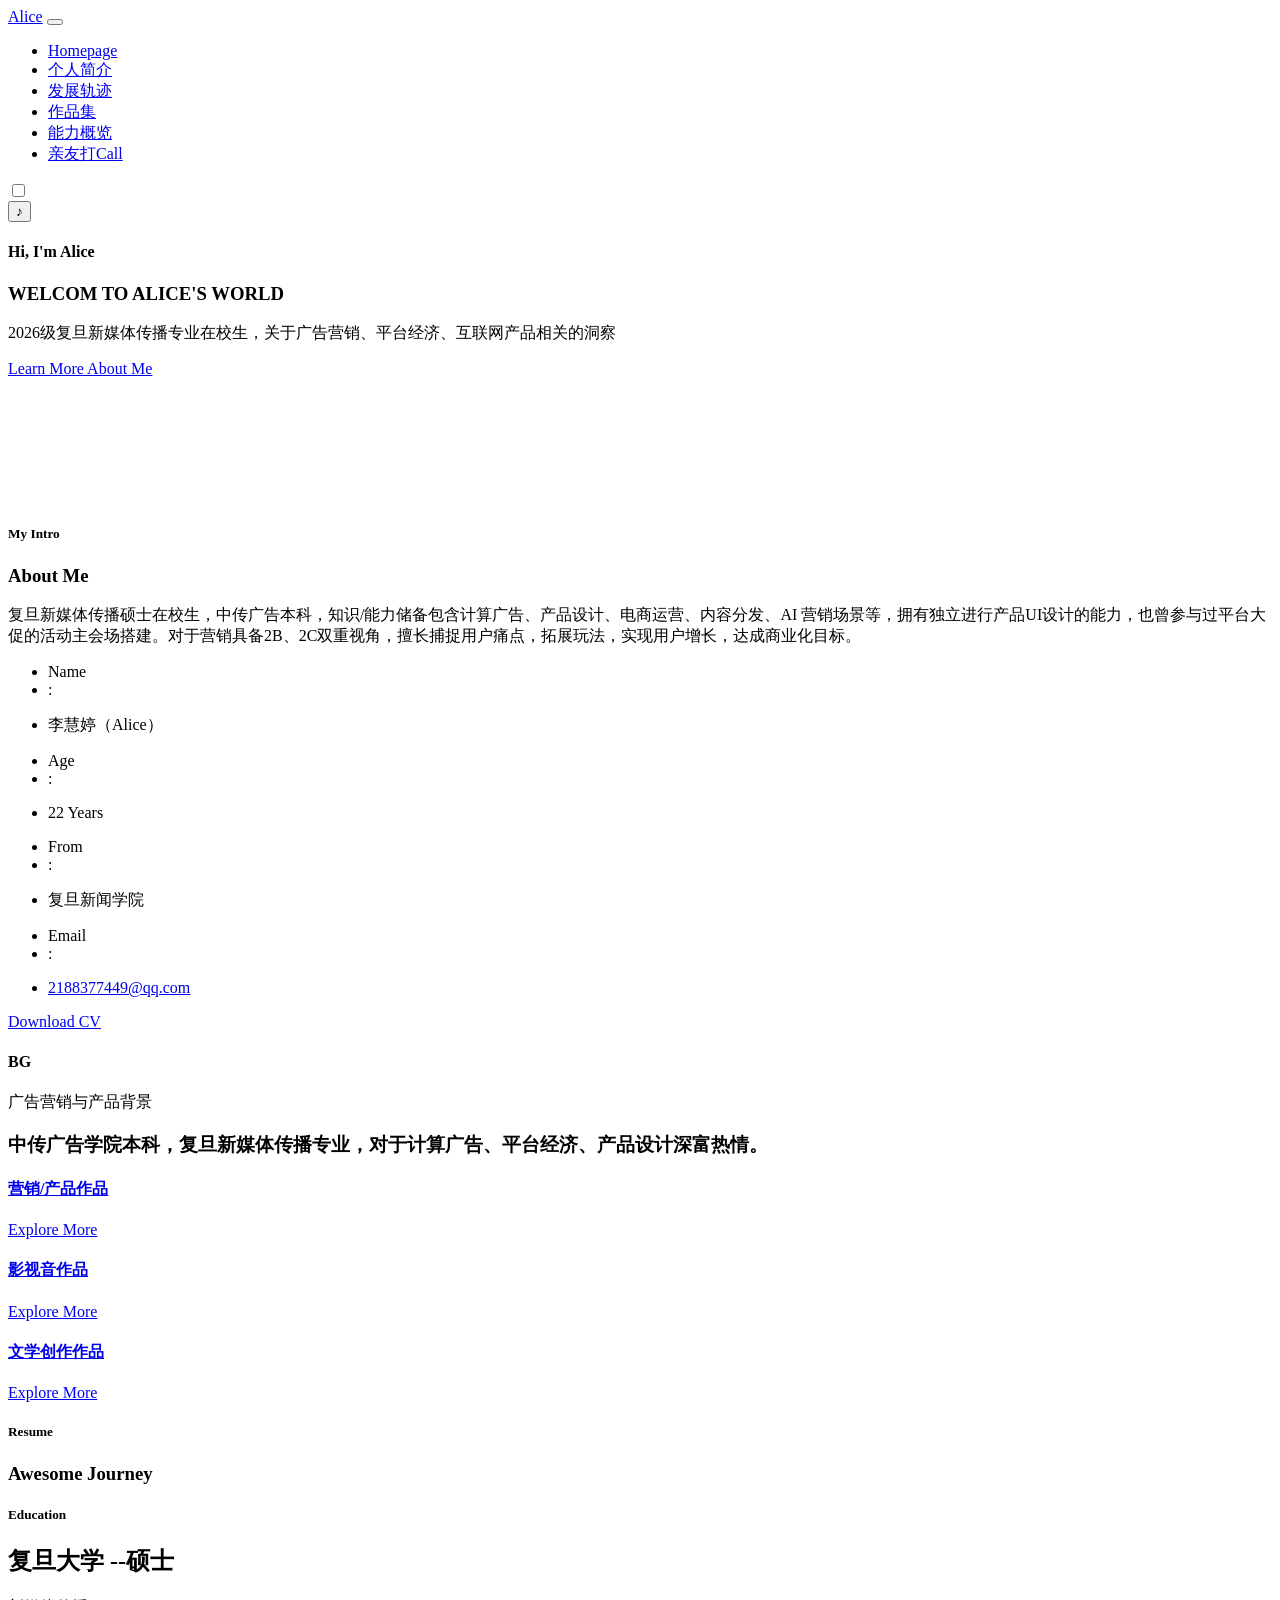
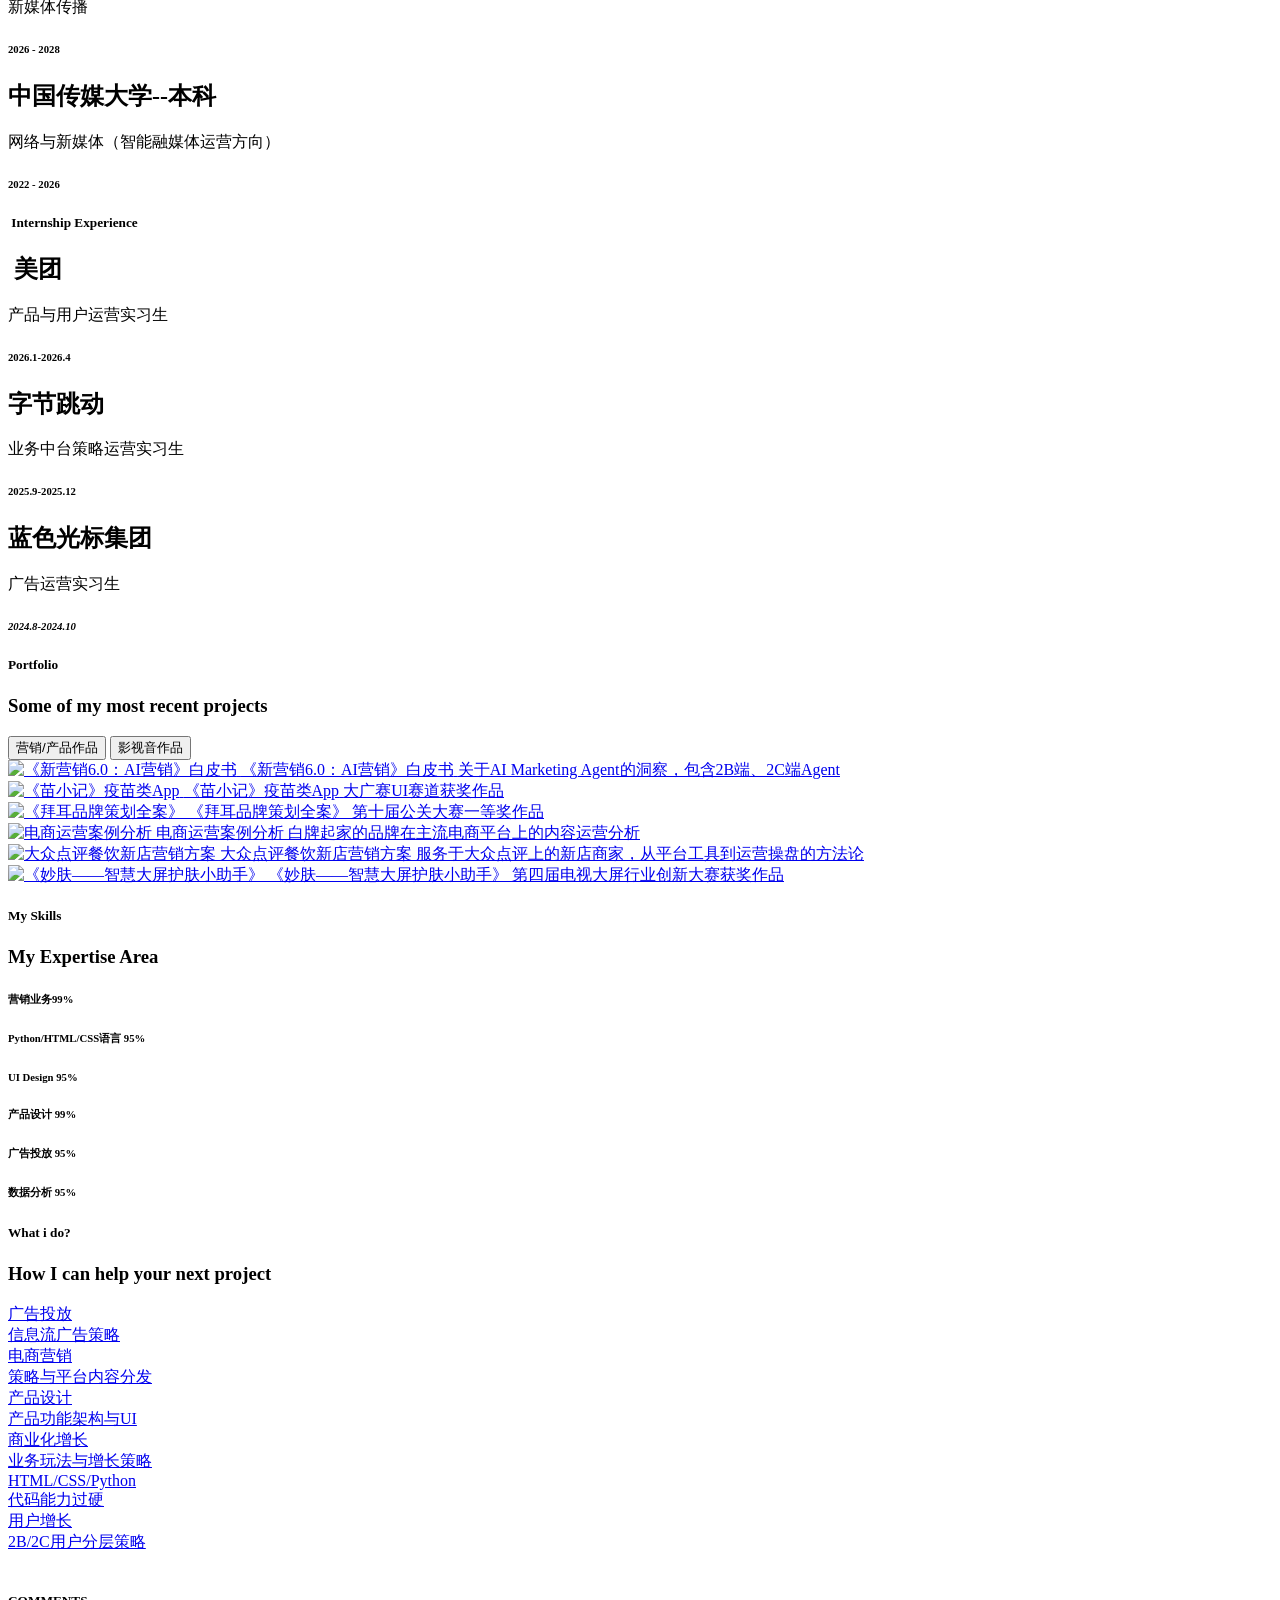
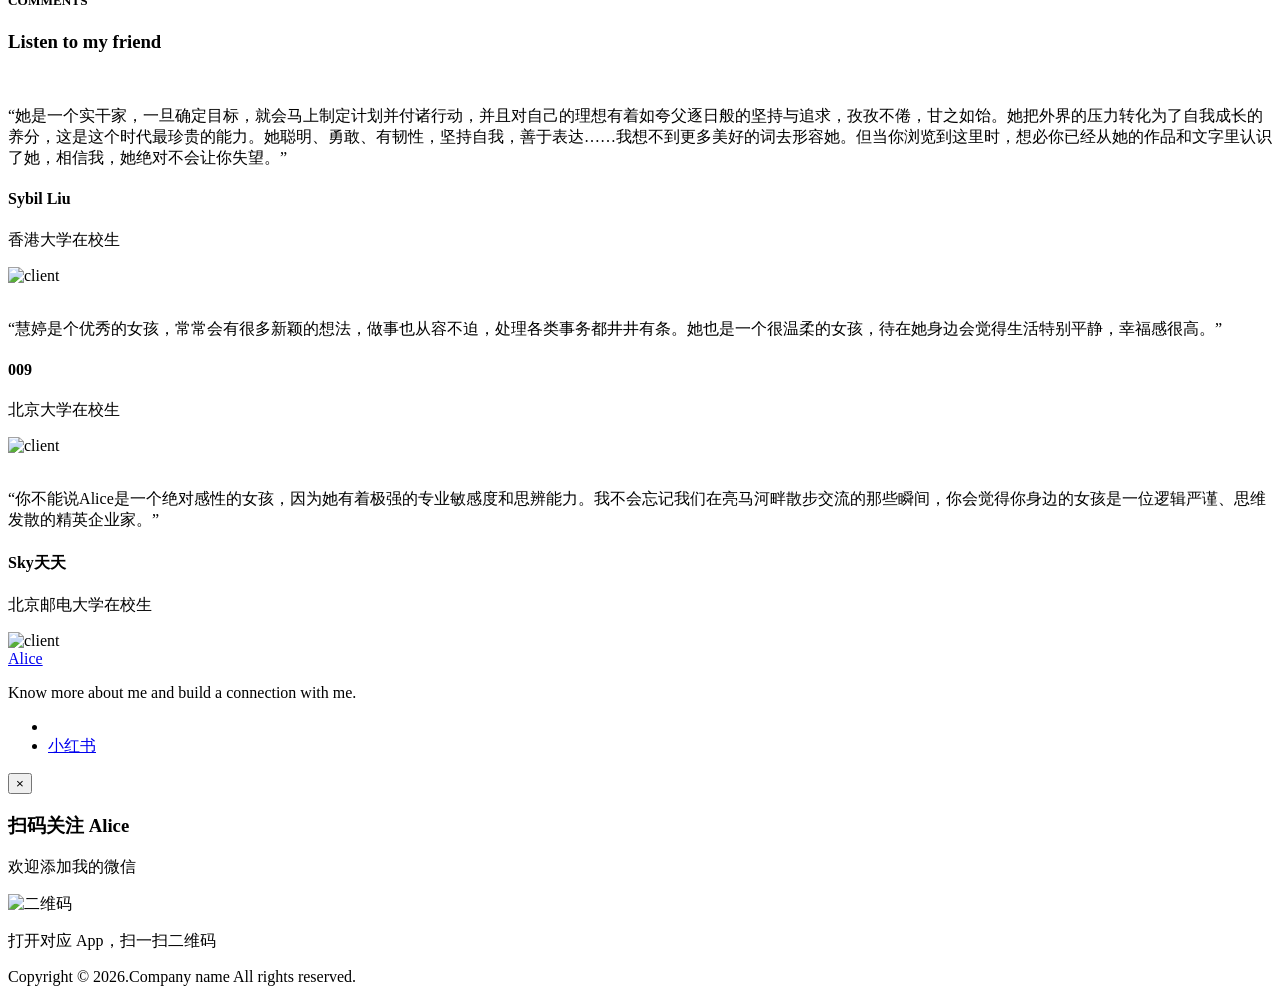
==== index.html @ f2c74503 "Add files via upload" ====
<!doctype html>
<html lang="en">

<head>
    <!-- Required meta tags -->
    <meta charset="utf-8">
    <meta name="viewport" content="width=device-width, initial-scale=1">
    <title>Home</title>
    <!-- google font -->
    <link href="assets/css/font.css" rel="stylesheet">
    <!-- Template CSS Style link -->
    <link rel="stylesheet" href="assets/css/style-starter.css">
	<style>
    #about,
    #resume,
    #My\ Skills,
    #Portfolio {
        scroll-margin-top: 80px;
    }
</style>
	<link rel="preconnect" href="https://fonts.googleapis.com">
<link rel="preconnect" href="https://fonts.gstatic.com" crossorigin>
<link href="https://fonts.googleapis.com/css2?family=Noto+Sans+SC:wght@400;700&display=swap" rel="stylesheet">
<script>
$(function () {
    $('.grids-feature .area-box').on('click', function () {
        $('.grids-feature .area-box').removeClass('active');
        $(this).addClass('active');
    });
});
</script>
	</head>

<body>
	<script>
    function setActiveTab(selectedTab) {
        document.querySelectorAll('.portfolio-tab').forEach(function(tab) {
            tab.classList.remove('active');
        });

        selectedTab.classList.add('active');
    }
</script>
	<script>
    function openQRCode(type) {
        const modal = document.getElementById('qrModal');
        const title = document.getElementById('qrTitle');
        const description = document.getElementById('qrDescription');
        const image = document.getElementById('qrImage');

        if (type === 'wechat') {
            title.textContent = '扫码添加微信';
            description.textContent = '欢迎添加';
            image.src = 'assets/images/wechat-qr.png';
            image.alt = '微信二维码';
        } else if (type === 'xiaohongshu') {
            title.textContent = '扫码关注小红书';
            description.textContent = '欢迎关注我的小红书';
            image.src = 'assets/images/xiaohongshu-qr.png';
            image.alt = '小红书二维码';
        }

        modal.classList.add('show');
    }

    function closeQRCode(event) {
        if (event && event.target.id !== 'qrModal') return;
        document.getElementById('qrModal').classList.remove('show');
    }

    document.addEventListener('keydown', function(event) {
        if (event.key === 'Escape') {
            document.getElementById('qrModal').classList.remove('show');
        }
    });
</script>
	
	<!-- 分类切换功能 -->
<script>
function showPortfolio(type, selectedButton) {
    const marketingGallery = document.getElementById('marketingGallery');
    const videoGallery = document.getElementById('videoGallery');
    const tabs = document.querySelectorAll('#Portfolio .portfolio-tab');

    if (type === 'marketing') {
        marketingGallery.style.display = '';
        videoGallery.style.display = 'none';
    } else {
        marketingGallery.style.display = 'none';
        videoGallery.style.display = '';
    }

    tabs.forEach(function(tab) {
        tab.classList.remove('active');
    });

    selectedButton.classList.add('active');
}
</script>
	
	<script>

		function openMarketingPortfolio(event) {
    event.preventDefault();

    // 强制切换到“营销/产品作品”标签
    const marketingTab = document.getElementById('marketingTab');

    showPortfolio('marketing', marketingTab);

    // 再滚动到 Portfolio 区域
    document.getElementById('Portfolio').scrollIntoView({
        behavior: 'smooth',
        block: 'start'
    });
}
		function openVideoPortfolio(event) {
    event.preventDefault();

    // 强制打开“影视音作品”标签
    const videoTab = document.getElementById('videoTab');

    showPortfolio('video', videoTab);

    // 滚动到 Portfolio
    document.getElementById('Portfolio').scrollIntoView({
        behavior: 'smooth',
        block: 'start'
    });
}
</script>
<!-- background music -->
<audio id="backgroundMusic" src="assets/music.mp3" loop></audio>

<script>
document.addEventListener("DOMContentLoaded", function () {
    const music = document.getElementById("backgroundMusic");
    const button = document.getElementById("musicToggle");
    const icon = document.getElementById("musicIcon");

    music.volume = 0.35;

    button.addEventListener("click", function () {
        if (music.paused) {
            music.play();
            icon.textContent = "♪";
        } else {
            music.pause();
            icon.textContent = "Ⅱ";
        }
    });

    music.play().catch(function () {
        // 浏览器阻止自动播放时，等待用户点击音乐按钮
    });
});
</script>
<!-- //background music -->
	
    <!-- header -->
    <header id="site-header" class="fixed-top">
        <div class="container">
            <nav class="navbar navbar-expand-lg navbar-light">
                <a class="navbar-brand" href="index.html">
					Alice</a>
                <button class="navbar-toggler collapsed" type="button" data-bs-toggle="collapse"
                    data-bs-target="#navbarScroll" aria-controls="navbarScroll" aria-expanded="false"
                    aria-label="Toggle navigation">
                    <span class="navbar-toggler-icon fa icon-expand fa-bars"></span>
                    <span class="navbar-toggler-icon fa icon-close fa-times"></span>
                </button>
                <div class="collapse navbar-collapse" id="navbarScroll">
                    <ul class="navbar-nav mx-auto my-2 my-lg-0 navbar-nav-scroll">
                        <li class="nav-item">
                            <a class="nav-link" href="index.html">Homepage</a>
                        </li>
                        <li class="nav-item">
							<a class="nav-link" href="#about">个人简介</a>
                        </li>
                        <li class="nav-item">
                            <a class="nav-link" href="#resume">发展轨迹<br>
                            </a>
                        </li>
						<li class="nav-item">
                            <a class="nav-link" href="#Portfolio">作品集<br>
                            </a>
                        </li>
                        <li class="nav-item">
                            <a class="nav-link" href="#my-skills">能力概览
                            </a>
                        </li>
						
						<li class="nav-item">
    <a class="nav-link" href="#testimonials">亲友打Call</a>
</li>
						
                    </ul>
                   
                </div>
                <!-- toggle switch for light and dark theme -->
                <div class="cont-ser-position">
                    <nav class="navigation">
                        <div class="theme-switch-wrapper">
                            <label class="theme-switch" for="checkbox">
                                <input type="checkbox" id="checkbox">
                                <div class="mode-container">
                                    <i class="gg-sun"></i>
                                    <i class="gg-moon"></i>
									
                                </div>
								
                            </label>
                        </div>
                    </nav>
                </div>
                <!-- //toggle switch for light and dark theme -->
				
				  <!-- 背景音乐 -->
				<button id="musicToggle" class="music-toggle" aria-label="音乐开关">
    <span id="musicIcon">♪</span>
</button>
        
            </nav>
        </div>
    </header>
    <!-- //header -->

    <!-- banner section -->
    <section class="w3l-banner py-5" id="home">
        <div class="container py-md-5 py-4">
            <div class="row align-items-center pt-4">
                <div class="col-md-6 banner-left pe-xl-5">
					<h4>Hi, I'm Alice</h4>
                    <h3 class="mb-3 mt-1">WELCOM TO ALICE'S WORLD</h3>
                    <p class="banner-sub me-md-5">2026级复旦新媒体传播专业在校生，关于广告营销、平台经济、互联网产品相关的洞察
                    </p>
                    <div class="d-flex align-items-center buttons-banner mt-sm-5 mt-4">
                        <a href="#about" class="btn btn-style me-2">Learn More About Me</a>
                    </div>
                </div>
                <div class="col-md-6">
                </div>
            </div>
        </div>
        <!-- animations icons -->
        <div class="icon-effects-w3-1 text-right">
            <img src="assets/images/icon2.png" alt="" class="img-fluid">
        </div>
        <div class="icon-effects-w3-2 text-right">
            <img src="assets/images/icon3.png" alt="" class="img-fluid">
        </div>
        <div class="icon-effects-w3-3 text-right">
            <img src="assets/images/icon1.png" alt="" class="img-fluid">
        </div>
        <div class="icon-effects-w3-4 text-right">
            <img src="assets/images/icon6.png" alt="" class="img-fluid">
        </div>
        <!-- //animations icons -->
    </section>
    <!-- //banner section -->

    <!-- logo partners -->
    <section class="w3l-clients pt-5 pb-4" id="clients">
    <div class="container">
        <div class="company-logos text-center">
            <div class="row mx-auto justify-content-center">

                <div class="col-md-3 col-sm-4 col-6">
                    <img src="assets/images/logo2.png" alt="" class="img-fluid">
                </div>

                <div class="col-md-3 col-sm-4 col-6">
                    <img src="assets/images/logo3.png" alt="" class="img-fluid">
                </div>

            </div>
        </div>
    </div>
</section>
    <!-- //logo partners -->


    <!-- about section -->
    <section class="w3l-aboutblock1 pt-lg-5 pt-2 pb-5" id="about">
        <div class="container pt-2 pb-4">
            <div class="row align-items-center">
                <div class="col-lg-4">
                    <div class="position-relative">
                        <img src="assets/images/about.jpg" alt="" class="radius-image img-fluid">
                    </div>
                </div>
                <div class="col-lg-8 ps-lg-5 mt-lg-0 mt-5">
                    <h5 class="title-small mb-1">My Intro</h5>
                    <h3 class="title-style">About Me</h3>
                    <p class="mt-3">复旦新媒体传播硕士在校生，中传广告本科，知识/能力储备包含计算广告、产品设计、电商运营、内容分发、AI 营销场景等，拥有独立进行产品UI设计的能力，也曾参与过平台大促的活动主会场搭建。对于营销具备2B、2C双重视角，擅长捕捉用户痛点，拓展玩法，实现用户增长，达成商业化目标。</p>
                    <div class="my-info mt-md-5 mt-4">
                        <ul class="single-info">
                            <li class="name-style">Name</li>
                            <li>:</li>
                            <li>
                                <p>李慧婷（Alice）</p>
                            </li>
                        </ul>
                        <ul class="single-info">
                          <li class="name-style">Age</li>
                            <li>:</li>
                            <li>
                                <p>22 Years</p>
                            </li>
                        </ul>
                        <ul class="single-info">
                            <li class="name-style">From</li>
                            <li>:</li>
                            <li>
                                <p>复旦新闻学院&nbsp;</p>
                            </li>
                        </ul>
                        <ul class="single-info">
                          <li class="name-style">Email</li>
                            <li>:</li>
                            <li>
                                <p><a href="mailto:maryateer@mail.com">2188377449@qq.com</a></p>
                            </li>
                        </ul>
                    </div>
                    <a href="assets/Alice_CV.pdf"
   class="btn btn-style mt-5"
   download>Download CV</a>
                </div>
            </div>
        </div>
    </section>
    <!-- //about section -->

	    <!-- grids section -->
    <section class="w3l-bottom-grids-6 pt-sm-5 pb-5" id="features">
        <div class="container pt-lg-1">
            <div class="grids-area-hny main-cont-wthree-fea row">
                <div class="col-md-3 col-sm-4 ps-xl-5">
                    <h4 class="ab-exper-count mb-sm-4 ps-lg-4">BG</h4>
                    <p class="ab-content ps-lg-4">广告营销与产品背景</p>
                </div>
                <div class="col-xl-8 col-md-9 col-sm-8 offset-xl-1 ps-xl-0 pe-xl-5 mt-sm-0 mt-4">
                    <h3 class="title-style mb-sm-5 mb-4">中传广告学院本科，复旦新媒体传播专业，对于计算广告、平台经济、产品设计深富热情。&nbsp;</h3>
                    <div class="row">
                        <div class="col-lg-4 col-md-6 grids-feature">
    <div class="area-box">
        <div class="icon-style">
            <i class="fas fa-lightbulb"></i>
        </div>

        <h4>
            <a href="#Portfolio"
               class="title-head"
               onclick="openMarketingPortfolio(event)">
                营销/产品作品
            </a>
        </h4>

        <a href="#Portfolio"
           class="btn more p-0"
           onclick="openMarketingPortfolio(event)">
            Explore More
            <i class="fas fa-long-arrow-alt-right ms-1"></i>
        </a>
    </div>
</div>
                       <div class="col-lg-4 col-md-6 grids-feature mt-md-0 mt-4">
    <div class="area-box">
        <div class="icon-style">
            <i class="fas fa-film"></i>
        </div>

        <h4>
            <a href="#Portfolio"
               class="title-head"
               onclick="openVideoPortfolio(event)">
                影视音作品
            </a>
        </h4>

        <a href="#Portfolio"
           class="btn more p-0"
           onclick="openVideoPortfolio(event)">
            Explore More
            <i class="fas fa-long-arrow-alt-right ms-1"></i>
        </a>
    </div>
</div>
                        <div class="col-lg-4 col-md-6 grids-feature mt-lg-0 mt-4">
                            <div class="area-box">
                                <div class="icon-style">
                                    <i class="fas fa-layer-group"></i>
                                </div>
                                <h4><a href="ShortStories.html" class="title-head">文学创作作品</a></h4>
                                <a href="ShortStories.html" class="btn more p-0">Explore More<i
                                        class="fas fa-long-arrow-alt-right ms-1"></i></a>
                            </div>
                        </div>
                    </div>
                </div>
            </div>
        </div>
    </section>
    <!-- //grids section -->
	
    <!-- qualification section -->
    <section class="w3l-timeline-1 py-5" id="resume">
        <div class="container py-lg-5 py-4">
            <div class="title-heading-w3 text-center mb-sm-5 mb-4">
                <h5 class="title-small">Resume</h5>
                <h3 class="title-style">Awesome Journey</h3>
            </div>
            <div class="row">
                <div class="col-lg-6">
                    <h5 class="sub-title-timeline"><i class="fas fa-graduation-cap"></i> Education</h5>
                    <div class="timeline">
                        <div class="column">
                            <div class="title">
                                <h2>复旦大学 --硕士</h2>
                            </div>
                            <div class="description">
                                <p>新媒体传播</p>
                                <h6><i class="fas fa-calendar-alt"></i> 2026 - 2028</h6>
                          </div>
                        </div>
                        <div class="column">
                            <div class="title">
                                <h2>中国传媒大学--本科</h2>
                            </div>
                            <div class="description">
                                <p>网络与新媒体（智能融媒体运营方向）</p>
                                <h6><i class="fas fa-calendar-alt"></i> 2022 - 2026</h6>
                          </div>
                        </div>
                       
                    </div>
                </div>

                <div class="col-lg-6 mt-lg-0 mt-4">
                    <h5 class="sub-title-timeline"><i class="fas fa-briefcase"></i> &nbsp;Internship Experience</h5>
                    <div class="timeline">
                        <div class="column">
                            <div class="title">
                                <h2>&nbsp;美团</h2>
                            </div>
                            <div class="description">
                                <p>产品与用户运营实习生</p>
                                <h6><i class="fas fa-calendar-alt"></i> 2026.1-2026.4</h6>
                          </div>
                      </div>
                        <div class="column">
                            <div class="title">
                                <h2>字节跳动</h2>
                            </div>
                            <div class="description">
                                <p>业务中台策略运营实习生</p>
                                <h6><i class="fas fa-calendar-alt"></i> 2025.9-2025.12</h6>
                          </div>
                        </div>
                        <div class="column">
                            <div class="title">
                                <h2>蓝色光标集团</h2>
                            </div>
                            <div class="description">
                                <p>广告运营实习生</p>
                                <h6><i class="fas fa-calendar-alt">2024.8-2024.10</i></h6>
                          </div>
                        </div>
                  </div>
              </div>
            </div>
        </div>
    </section>
    <!-- //qualification section -->
	
	<!-- projects section -->
<section class="w3l-gallery pb-5" id="Portfolio">
    <div class="container py-md-5 py-4">

        <!-- 标题 -->
        <div class="title-heading-w3 text-center portfolio-heading">
            <h5 class="title-small mb-1">Portfolio</h5>
            <h3 class="title-style">Some of my most recent projects<br></h3>
        </div>

        <!-- 分类导航 -->
        <div class="portfolio-tabs">
            <button type="button"
        id="marketingTab"
        class="portfolio-tab active"
        onclick="showPortfolio('marketing', this)">
    <span class="tab-icon">
        <i class="fas fa-lightbulb"></i>
    </span>
    <span class="tab-text">营销/产品作品</span>
</button>

<button type="button"
        id="videoTab"
        class="portfolio-tab"
        onclick="showPortfolio('video', this)">
    <span class="tab-icon">
        <i class="fas fa-film"></i>
    </span>
    <span class="tab-text">影视音作品</span>
</button>
        </div>

        <!-- ==================== -->
        <!-- 营销/产品作品 -->
        <!-- ==================== -->
        <div id="marketingGallery" class="row portfolio-gallery">

            <!-- 作品1 -->
            <div class="col-lg-4 col-md-6 item">
                <a href="assets/pdf/AI-Marketing-6.0.pdf"
                   target="_blank"
                   class="zoom d-block">

                    <img class="card-img-bottom d-block"
                         src="assets/images/g1.jpg"
                         alt="《新营销6.0：AI营销》白皮书">

                    <span class="overlay__hover"></span>

                    <span class="hover-content">
                        <span class="title">《新营销6.0：AI营销》白皮书</span>
                        <span class="content">关于AI Marketing Agent的洞察，包含2B端、2C端Agent</span>
                    </span>
                </a>
            </div>

            <!-- 作品2 -->
            <div class="col-lg-4 col-md-6 item mt-md-0 mt-4">
                <a href="assets/miaoxiaoji.pdf"
                   target="_blank"
                   class="zoom d-block">

                    <img class="card-img-bottom d-block"
                         src="assets/images/g2.jpg"
                         alt="《苗小记》疫苗类App">

                    <span class="overlay__hover"></span>

                    <span class="hover-content">
                        <span class="title">《苗小记》疫苗类App</span>
                        <span class="content">大广赛UI赛道获奖作品</span>
                    </span>
                </a>
            </div>

            <!-- 作品3 -->
            <div class="col-lg-4 col-md-6 item mt-lg-0 mt-4">
                <a href="assets/拜耳品牌全案.pdf"
                   target="_blank"
                   class="zoom d-block">

                    <img class="card-img-bottom d-block"
                         src="assets/images/g3.jpg"
                         alt="《拜耳品牌策划全案》">

                    <span class="overlay__hover"></span>

                    <span class="hover-content">
                        <span class="title">《拜耳品牌策划全案》</span>
                        <span class="content">第十届公关大赛一等奖作品</span>
                    </span>
                </a>
            </div>

            <!-- 作品4 -->
            <div class="col-lg-4 col-md-6 item mt-4 pt-lg-2">
                <a href="assets/电商案例.pdf"
                   target="_blank"
                   class="zoom d-block">

                    <img class="card-img-bottom d-block"
                         src="assets/images/g4.jpg"
                         alt="电商运营案例分析">

                    <span class="overlay__hover"></span>

                    <span class="hover-content">
                        <span class="title">电商运营案例分析</span>
                        <span class="content">白牌起家的品牌在主流电商平台上的内容运营分析</span>
                    </span>
                </a>
            </div>

            <!-- 作品5 -->
            <div class="col-lg-4 col-md-6 item mt-4 pt-lg-2">
                <a href="https://mp.weixin.qq.com/s/akU2EZYP6HfjE7wmBr6AKg"
                   target="_blank"
                   class="zoom d-block">

                    <img class="card-img-bottom d-block"
                         src="assets/images/g5.jpg"
                         alt="大众点评餐饮新店营销方案">

                    <span class="overlay__hover"></span>

                    <span class="hover-content">
                        <span class="title">大众点评餐饮新店营销方案</span>
                        <span class="content">服务于大众点评上的新店商家，从平台工具到运营操盘的方法论</span>
                    </span>
                </a>
            </div>

            <!-- 作品6 -->
            <div class="col-lg-4 col-md-6 item mt-4 pt-lg-2">
                <a href="assets/miaofu.pdf"
                   target="_blank"
                   class="zoom d-block">

                    <img class="card-img-bottom d-block"
                         src="assets/images/g6.jpg"
                         alt="《妙肤——智慧大屏护肤小助手》">

                    <span class="overlay__hover"></span>

                    <span class="hover-content">
                        <span class="title">《妙肤——智慧大屏护肤小助手》</span>
                        <span class="content">第四届电视大屏行业创新大赛获奖作品</span>
                    </span>
                </a>
            </div>

        </div>
        <!-- 营销/产品作品结束 -->


        <!-- ==================== -->
        <!-- 影视音作品 -->
        <!-- ==================== -->
        <div id="videoGallery"
             class="row portfolio-gallery"
             style="display: none;">

            <!-- 影视音作品1 -->
            <div class="col-lg-4 col-md-6 item">
                <a href="assets/images/video1.jpg"
                   target="_blank"
                   class="zoom d-block">
                    <img class="card-img-bottom d-block"
                         src="assets/images/video1.jpg"
                         alt="影视音作品1">
                </a>
            </div>

            <!-- 影视音作品2 -->
            <div class="col-lg-4 col-md-6 item mt-md-0 mt-4">
                <a href="assets/images/video2.jpg"
                   target="_blank"
                   class="zoom d-block">
                    <img class="card-img-bottom d-block"
                         src="assets/images/video2.jpg"
                         alt="影视音作品2">
                </a>
            </div>

            <!-- 影视音作品3 -->
           <div class="col-lg-4 col-md-6 item mt-lg-0 mt-4">
    <video class="card-img-bottom d-block"
           controls
           preload="metadata"
           >
        <source src="assets/images/1.mp4" type="video/mp4">
        您的浏览器不支持视频播放。
    </video>
</div>

            <!-- 影视音作品4 -->
            <div class="col-lg-4 col-md-6 item mt-4 pt-lg-2">
                <a href="assets/images/video4.jpg"
                   target="_blank"
                   class="zoom d-block">
                    <img class="card-img-bottom d-block"
                         src="assets/images/video4.jpg"
                         alt="影视音作品4">
                </a>
            </div>

            <!-- 影视音作品5 -->
            <div class="col-lg-4 col-md-6 item mt-4 pt-lg-2">
                <a href="assets/images/video5.jpg"
                   target="_blank"
                   class="zoom d-block">
                    <img class="card-img-bottom d-block"
                         src="assets/images/video5.jpg"
                         alt="影视音作品5">
                </a>
            </div>

            <!-- 影视音作品6 -->
            <div class="col-lg-4 col-md-6 item mt-4 pt-lg-2">
                <a href="assets/images/video6.jpg"
                   target="_blank"
                   class="zoom d-block">
                    <img class="card-img-bottom d-block"
                         src="assets/images/video6.jpg"
                         alt="影视音作品6">
                </a>
            </div>

        </div>
        <!-- 影视音作品结束 -->

    </div>
</section>
<!-- //projects section -->

    


    
	<!-- skills section -->
    <section class="w3l-progress py-5" id="my-skills">
        <div class="container py-md-5 py-4">
            <div class="title-heading-w3 text-center mb-sm-5 mb-4">
                <h5 class="title-small mb-1">My Skills</h5>
                <h3 class="title-style">My Expertise Area</h3>
            </div>
            <div class="row py-lg-4">
                <div class="col-lg-6 pe-lg-5">
                    <div class="progress-info info1">
                        <h6 class="progress-tittle">营销业务<span class="">99%</span></h6>
                        <div class="progress">
                            <div class="progress-bar progress-bar-striped gradient-1" role="progressbar"
                                style="width: 99%" aria-valuenow="100" aria-valuemin="0" aria-valuemax="100">
                            </div>
                        </div>
                    </div>
                    <div class="progress-info info2">
                        <h6 class="progress-tittle">Python/HTML/CSS语言 <span class="">95%</span>
                        </h6>
                        <div class="progress">
                            <div class="progress-bar progress-bar-striped gradient-2" role="progressbar"
                                style="width: 95%" aria-valuenow="95" aria-valuemin="0" aria-valuemax="100">
                            </div>
                        </div>
                    </div>
                    
                    <div class="progress-info info4 mb-0">
                        <h6 class="progress-tittle">UI Design <span class="">95%</span></h6>
                        <div class="progress">
                            <div class="progress-bar progress-bar-striped gradient-4" role="progressbar"
                                style="width: 95%" aria-valuenow="95" aria-valuemin="0" aria-valuemax="100">
                            </div>
                        </div>
                    </div>
                </div>
                <div class="col-lg-6 ps-lg-5 mt-lg-0 mt-5">
                    <div class="progress-info info1">
                      <h6 class="progress-tittle">产品设计 <span class="">99%</span></h6>
                        <div class="progress">
                          <div class="progress-bar progress-bar-striped gradient-1" role="progressbar"
                                style="width: 99%" aria-valuenow="99" aria-valuemin="0" aria-valuemax="100">
                            </div>
                        </div>
                    </div>
                    <div class="progress-info info2">
                        <h6 class="progress-tittle">广告投放 <span class="">95%</span>
                        </h6>
                        <div class="progress">
                            <div class="progress-bar progress-bar-striped gradient-2" role="progressbar"
                                style="width: 95%" aria-valuenow="95" aria-valuemin="0" aria-valuemax="100">
                          </div>
                      </div>
                  </div>
                    
                    <div class="progress-info info4 mb-0">
                        <h6 class="progress-tittle">数据分析 <span class="">95%</span></h6>
                        <div class="progress">
                            <div class="progress-bar progress-bar-striped gradient-4" role="progressbar"
                                style="width: 95%" aria-valuenow="95" aria-valuemin="0" aria-valuemax="100">
                          </div>
                      </div>
                  </div>
                </div>
            </div>
        </div>
    </section>
    <!-- //skills section -->

    <!-- home service section -->
    <section class="w3l-servicesblock1 py-5" id="services">
        <div class="container py-md-5 py-4">
            <div class="title-heading-w3 text-center mb-sm-5 mb-4">
                <h5 class="title-small mb-1">What i do?</h5>
                <h3 class="title-style">How I can help your next project</h3>
            </div>
            <div class="w3-services-grids py-lg-4">
                <div class="fea-gd-vv row">
    <div class="col-lg-4 col-md-6">
        <div class="feature-gd icon-yellow">
            <div class="icon">
                <i class="fas fa-laptop"></i>
            </div>
            <div class="icon-info">
                <a href="#url">广告投放<br>
                信息流广告策略</a>
            </div>
        </div>
    </div>

    <div class="col-lg-4 col-md-6 mt-md-0 mt-4">
        <div class="feature-gd icon-vilot">
            <div class="icon">
                <i class="fas fa-mobile-alt"></i>
            </div>
            <div class="icon-info">
                <a href="#url">电商营销<br>
                策略与平台内容分发</a>
            </div>
        </div>
    </div>

    <div class="col-lg-4 col-md-6 mt-lg-0 mt-md-5 mt-4">
        <div class="feature-gd icon-blue">
            <div class="icon">
                <i class="fab fa-android"></i>
            </div>
            <div class="icon-info">
                <a href="#url">产品设计<br>
                产品功能架构与UI</a>
            </div>
        </div>
    </div>

    <div class="col-lg-4 col-md-6 mt-md-5 mt-4">
        <div class="feature-gd icon-light-blue">
            <div class="icon">
                <i class="fas fa-code"></i>
            </div>
            <div class="icon-info">
                <a href="#url">商业化增长<br>
                业务玩法与增长策略</a>
            </div>
        </div>
    </div>

    <div class="col-lg-4 col-md-6 mt-md-5 mt-4">
        <div class="feature-gd icon-dark-green">
            <div class="icon">
                <i class="fas fa-link"></i>
            </div>
            <div class="icon-info">
                <a href="#url">HTML/CSS/Python<br>
                代码能力过硬</a>
            </div>
        </div>
    </div>

    <div class="col-lg-4 col-md-6 mt-md-5 mt-4">
        <div class="feature-gd icon-pink">
            <div class="icon">
                <i class="fas fa-code-branch"></i>
            </div>
            <div class="icon-info">
                <a href="#url">用户增长<br>
                2B/2C用户分层策略</a>
            </div>
        </div>
    </div>
</div>
            </div>
    </section>
    <!-- //home service section -->

    <!-- testimonials section -->
    <section class="w3l-testimonials py-5" id="testimonials">
        <div class="container py-md-5 py-4"><br>
			<div class="title-heading-w3 text-center mb-sm-5 mb-4">
    <h5 class="title-small mb-1">COMMENTS</h5>
    <h3 class="title-style">Listen to my friend</h3>
</div>
            <div class="row">
                <div class="col-md-10 mx-auto">
                    <div class="owl-two owl-carousel owl-theme">
                        <div class="item">
                            <div class="slider-info mt-lg-4 mt-3">
								
                                <div class="message">
                                    <img src="assets/images/quote.png" alt="" class="img-fluid mb-2" />
                                    <p><q>她是一个实干家，一旦确定目标，就会马上制定计划并付诸行动，并且对自己的理想有着如夸父逐日般的坚持与追求，孜孜不倦，甘之如饴。她把外界的压力转化为了自我成长的养分，这是这个时代最珍贵的能力。她聪明、勇敢、有韧性，坚持自我，善于表达……我想不到更多美好的词去形容她。但当你浏览到这里时，想必你已经从她的作品和文字里认识了她，相信我，她绝对不会让你失望。</q></p>
                                    <div class="name mt-4 mb-4">
                                        <h4>Sybil Liu</h4>
                                        <p>香港大学在校生</p>
                                    </div>
                                </div>
                                <div class="img-circle">
                                    <img src="assets/images/c1.jpg" class="img-fluid radius-image" alt="client">
                                </div>
                            </div>
                        </div>
                        <div class="item">
                            <div class="slider-info mt-lg-4 mt-3">
                                <div class="message">
                                    <img src="assets/images/quote.png" alt="" class="img-fluid mb-2" />
                                    <p><q>慧婷是个优秀的女孩，常常会有很多新颖的想法，做事也从容不迫，处理各类事务都井井有条。她也是一个很温柔的女孩，待在她身边会觉得生活特别平静，幸福感很高。</q></p>
                                    <div class="name mt-4 mb-4">
                                        <h4>009</h4>
                                        <p>北京大学在校生</p>
                                    </div>
                                </div>
                                <div class="img-circle">
                                    <img src="assets/images/c2.jpg" class="img-fluid radius-image" alt="client">
                                </div>
                            </div>
                        </div>
                        <div class="item">
                            <div class="slider-info mt-lg-4 mt-3">
                                <div class="message">
                                    <img src="assets/images/quote.png" alt="" class="img-fluid mb-2" />
                                    <p><q>你不能说Alice是一个绝对感性的女孩，因为她有着极强的专业敏感度和思辨能力。我不会忘记我们在亮马河畔散步交流的那些瞬间，你会觉得你身边的女孩是一位逻辑严谨、思维发散的精英企业家。</q></p>
                                    <div class="name mt-4 mb-4">
                                        <h4>Sky天天</h4>
                                        <p>北京邮电大学在校生</p>
                                    </div>
                                </div>
                                <div class="img-circle">
                                    <img src="assets/images/c3.jpg" class="img-fluid radius-image" alt="client">
                                </div>
                            </div>
                        </div>
                        
                    </div>
                </div>
            </div>
        </div>
    </section>
    <!-- //testimonials section -->

    <!-- footer -->
    <footer class="footer-w3ls text-center py-5">
        <div class="container pt-4">
            <div class="mx-auto" style="max-width:600px;">
                <a href="index.html" class="footer-logo py-1">Alice</a>
                <p class="mt-4 text-white">Know more about me and build a connection with me.&nbsp;</p>
                <div class="social-icons-main mt-4 pb-3">
                    <ul class="social-icons3">
    <!-- 微信 -->
    <li>
        <a href="javascript:void(0)" onclick="openQRCode('wechat')"
           aria-label="微信二维码">
            <i class="fab fa-weixin"></i>
        </a>
    </li>

    <!-- 小红书 -->
    <li>
        <a href="javascript:void(0)" onclick="openQRCode('xiaohongshu')"
           class="xiaohongshu-icon" aria-label="小红书二维码">
            <span>小红书</span>
        </a>
    </li>
</ul>

<!-- 二维码弹窗 -->
<div id="qrModal" class="qr-modal" onclick="closeQRCode(event)">
    <div class="qr-card" role="dialog" aria-modal="true"
         aria-labelledby="qrTitle" onclick="event.stopPropagation()">

        <button class="qr-close" onclick="closeQRCode()" aria-label="关闭">
            &times;
        </button>

        <h3 id="qrTitle">扫码关注 Alice</h3>
        <p id="qrDescription">欢迎添加我的微信</p>

        <div class="qr-image-box">
            <img id="qrImage" src="" alt="二维码">
        </div>

        <p class="qr-tip">打开对应 App，扫一扫二维码</p>
    </div>
</div>
                </div>
            </div>
            <!-- copyright -->
            <p class="copy-right-w3 text-white mt-5 pt-4">Copyright &copy; 2026.Company name All rights reserved.</p>
        </div>
    </footer>
    <!-- //footer -->

    <!-- Js scripts -->
    <!-- move top -->
    <button onclick="topFunction()" id="movetop" title="Go to top">
        <span class="fas fa-level-up-alt" aria-hidden="true"></span>
    </button>
    <script>
        // When the user scrolls down 20px from the top of the document, show the button
        window.onscroll = function () {
            scrollFunction()
        };

        function scrollFunction() {
            if (document.body.scrollTop > 20 || document.documentElement.scrollTop > 20) {
                document.getElementById("movetop").style.display = "block";
            } else {
                document.getElementById("movetop").style.display = "none";
            }
        }

        // When the user clicks on the button, scroll to the top of the document
        function topFunction() {
            document.body.scrollTop = 0;
            document.documentElement.scrollTop = 0;
        }
    </script>
    <!-- //move top -->

    <!-- common jquery plugin -->
    <script src="assets/js/jquery-3.3.1.min.js"></script>
    <!-- //common jquery plugin -->

    <!-- libhtbox -->
    <script src="assets/js/lightbox-plus-jquery.min.js"></script>
    <!-- libhtbox -->

    <!-- testimonials owlcarousel -->
    <script src="assets/js/owl.carousel.js"></script>
    <script>
        $(document).ready(function () {
            $('.owl-two').owlCarousel({
                loop: true,
                margin: 30,
                nav: false,
                responsiveClass: true,
                autoplay: true,
                autoplayTimeout: 5000,
                autoplaySpeed: 1000,
                autoplayHoverPause: false,
                responsive: {
                    0: {
                        items: 1,
                        nav: false
                    },
                    480: {
                        items: 1,
                        nav: false
                    },
                    667: {
                        items: 1,
                        nav: false
                    },
                    1000: {
                        items: 1,
                        nav: false
                    }
                }
            })
        })
    </script>
    <!-- //script for Testimonials-->

    <!-- theme switch js (light and dark)-->
    <script src="assets/js/theme-change.js"></script>
    <!-- //theme switch js (light and dark)-->

    <!-- MENU-JS -->
    <script>
        $(window).on("scroll", function () {
            var scroll = $(window).scrollTop();

            if (scroll >= 80) {
                $("#site-header").addClass("nav-fixed");
            } else {
                $("#site-header").removeClass("nav-fixed");
            }
        });

        //Main navigation Active Class Add Remove
        $(".navbar-toggler").on("click", function () {
            $("header").toggleClass("active");
        });
        $(document).on("ready", function () {
            if ($(window).width() > 991) {
                $("header").removeClass("active");
            }
            $(window).on("resize", function () {
                if ($(window).width() > 991) {
                    $("header").removeClass("active");
                }
            });
        });
    </script>
    <!-- //MENU-JS -->
	<script>
    $(function () {
        const sections = [
    { id: 'home' },
    { id: 'about' },
    { id: 'resume' },
    { id: 'my-skills' },
    { id: 'Portfolio' },
    { id: 'testimonials' }
];

        function updateActiveNav() {
            // 固定导航栏的高度预留值，可按实际高度调整
            const offset = $('#site-header').outerHeight() + 0;
            const scrollPosition = $(window).scrollTop() + offset;

            let currentSection = 'home';

            sections.forEach(function (section) {
                const element = document.getElementById(section.id);

                if (element && element.offsetTop <= scrollPosition) {
                    currentSection = section.id;
                }
            });

            // 移除所有导航项的选中状态
            $('.navbar-nav .nav-link').removeClass('active');

            // 给当前区块对应的导航项添加选中状态
            const currentLink = sections.find(function (section) {
                return section.id === currentSection;
            });

            if (currentLink) {
                $('.navbar-nav .nav-link[href="#' + currentSection + '"]')
                    .addClass('active');
            }
        }

        // 页面滚动时更新导航颜色
        $(window).on('scroll', updateActiveNav);

        // 页面加载完成后也判断一次
        updateActiveNav();
    });
</script>
	

    <!-- disable body scroll which navbar is in active -->
    <script>
        $(function () {
            $('.navbar-toggler').click(function () {
                $('body').toggleClass('noscroll');
            })
        });
    </script>
    <!-- //disable body scroll which navbar is in active -->

    <!-- bootstrap -->
    <script src="assets/js/bootstrap.min.js"></script>
    <!-- //bootstrap -->
    <!-- //Js scripts -->
</body>

</html>
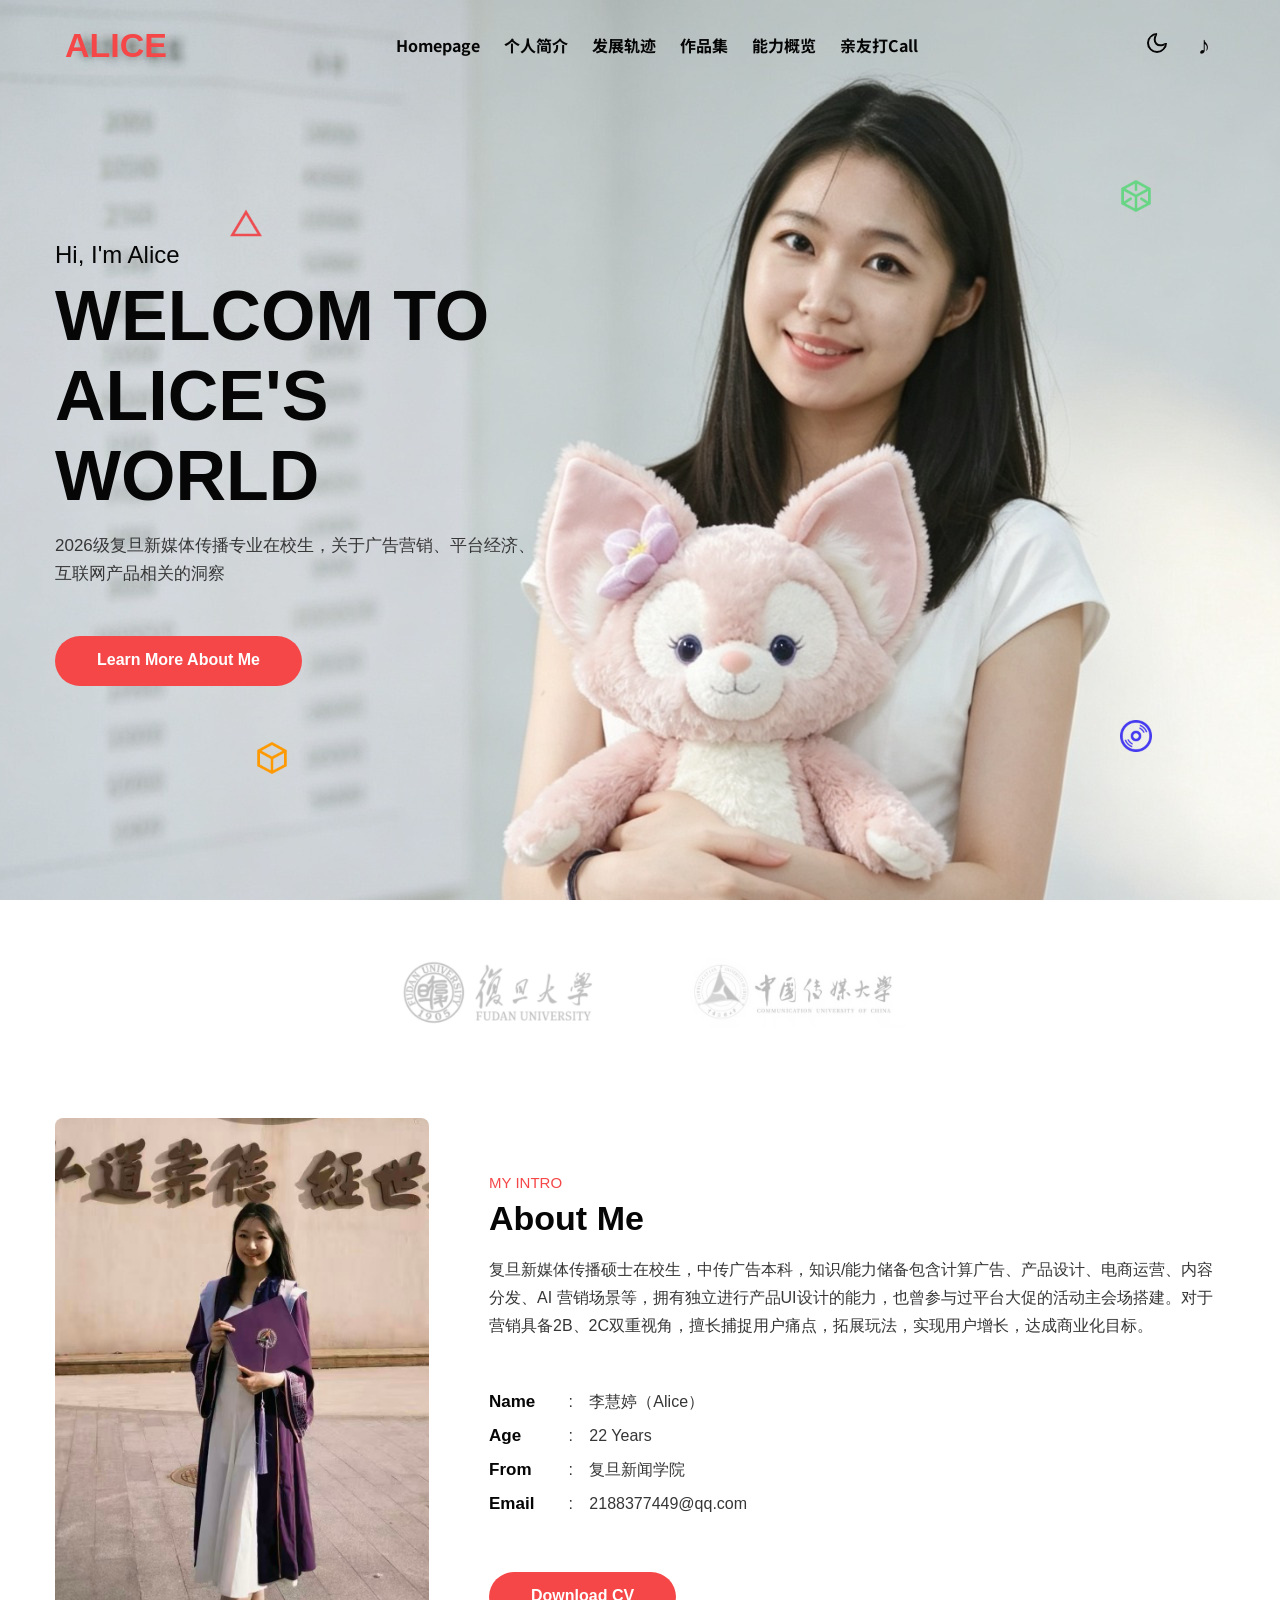
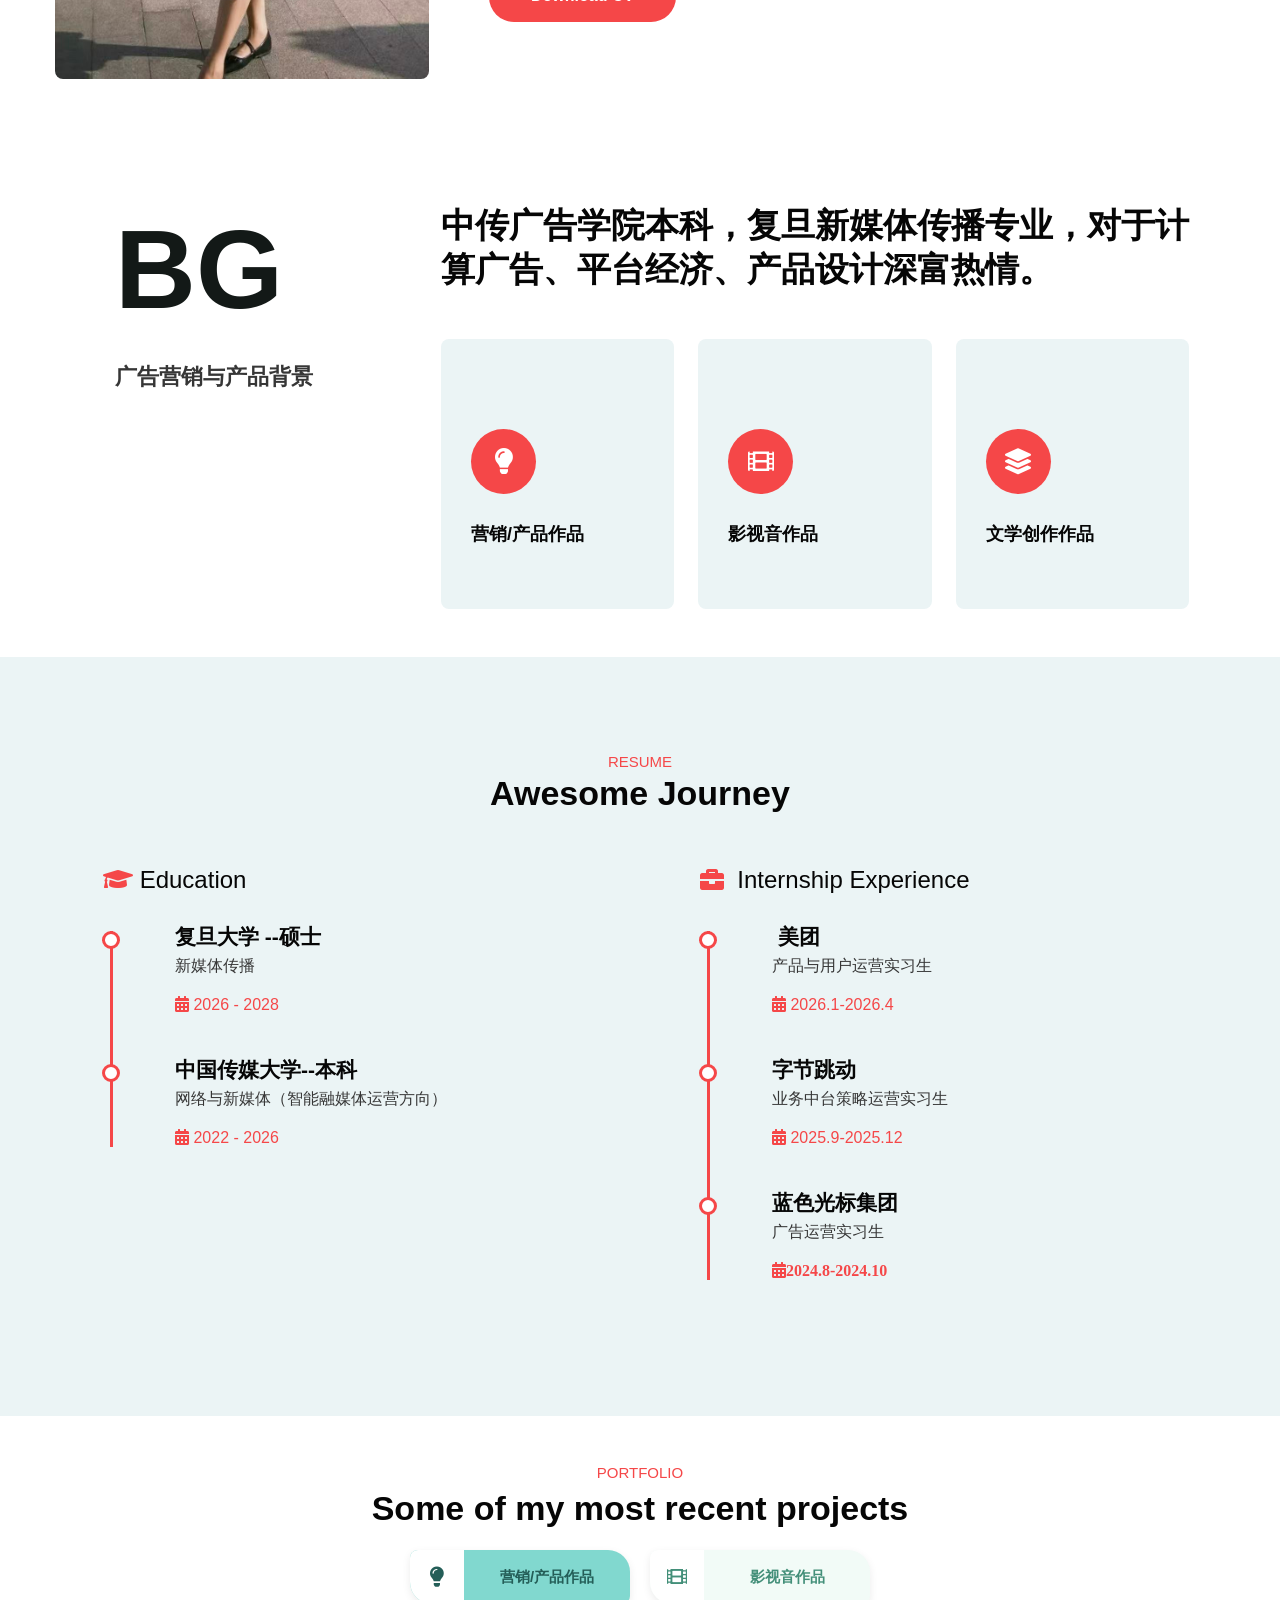
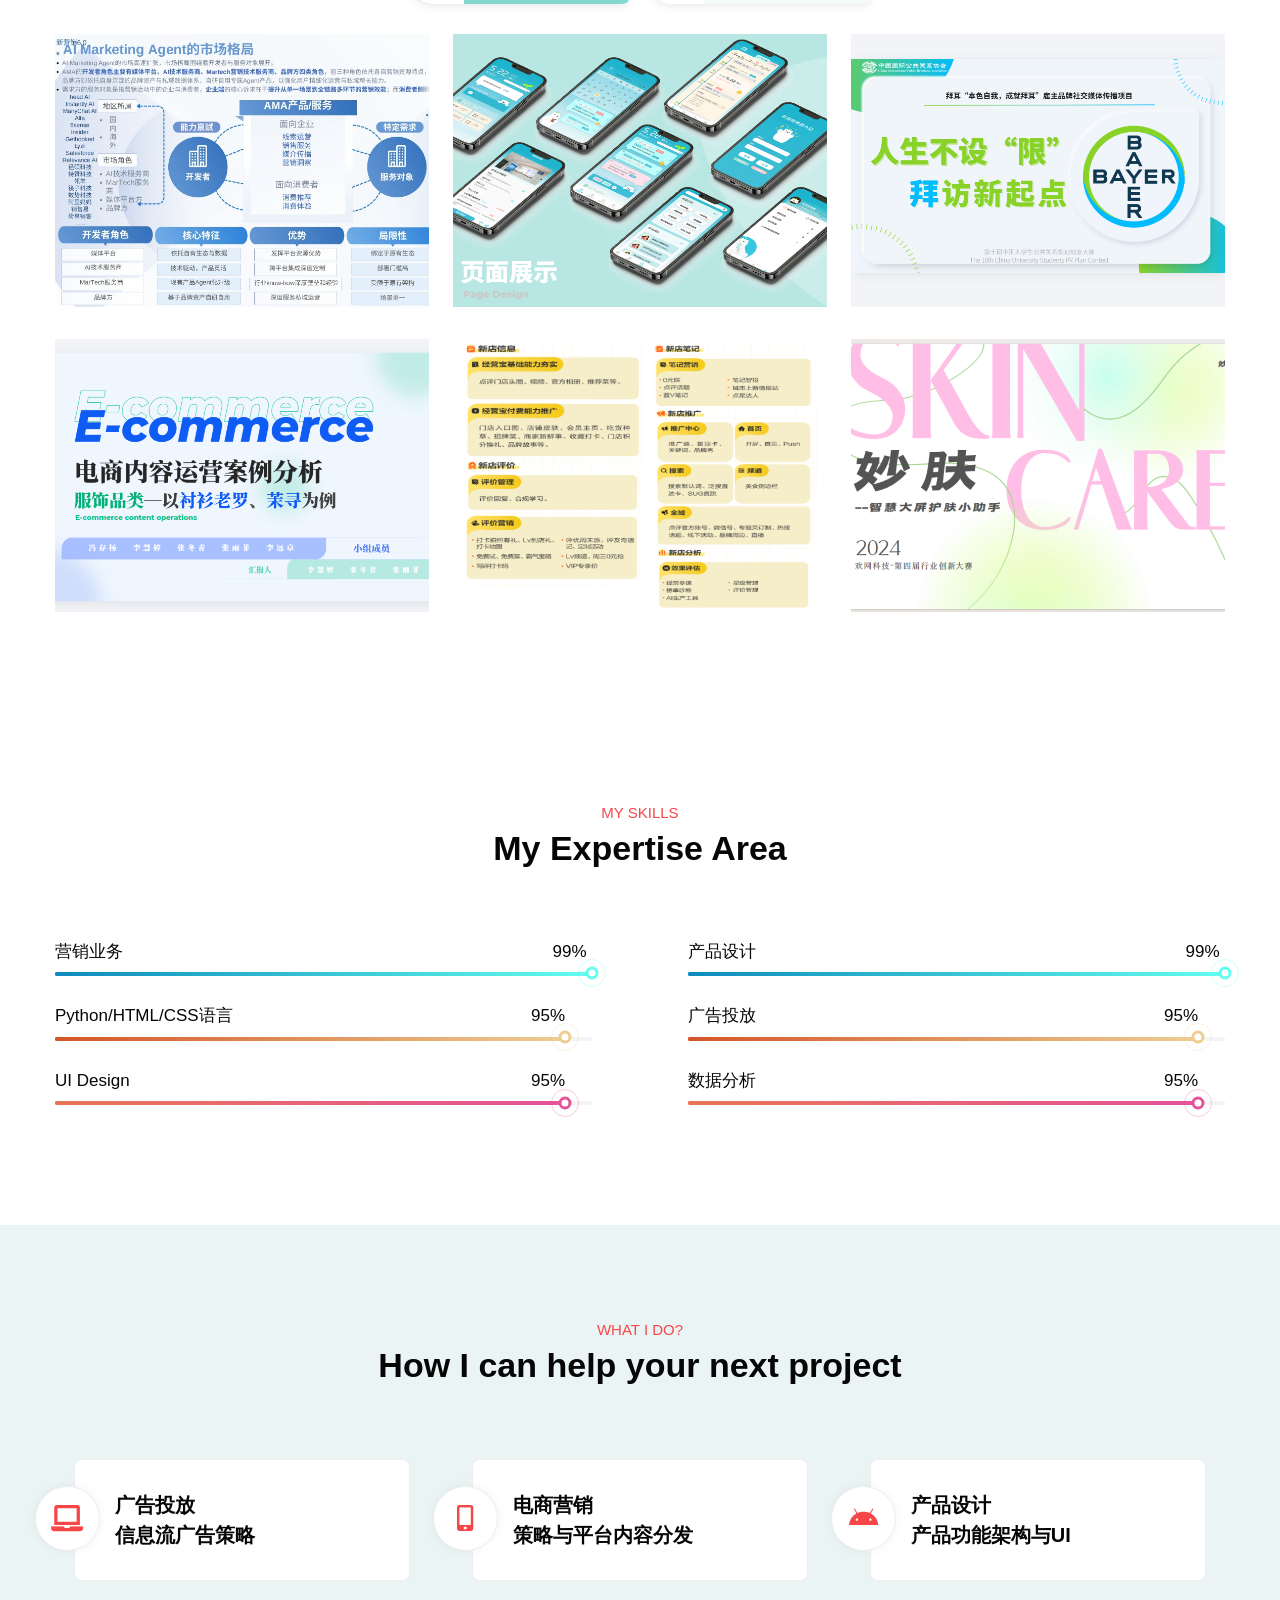
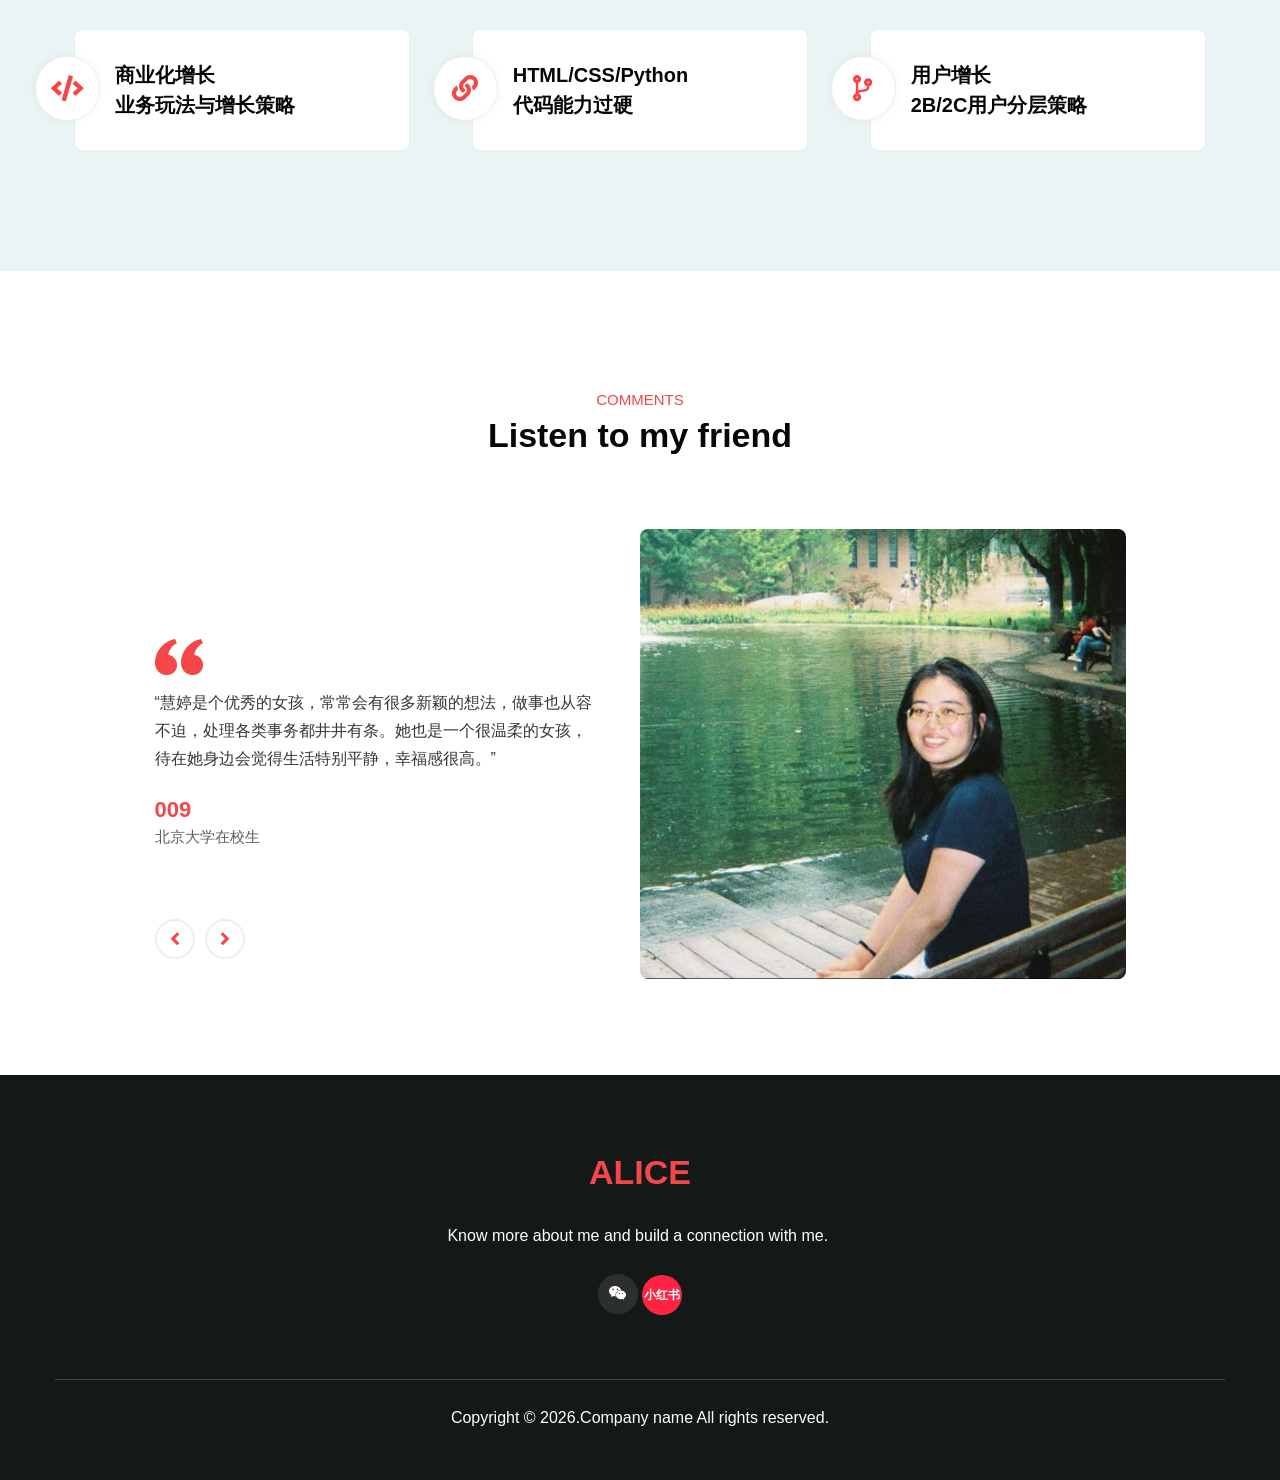
==== commit fe0a5141: "Update index.html" ====
--- a/index.html
+++ b/index.html
@@ -7,9 +7,9 @@
     <meta name="viewport" content="width=device-width, initial-scale=1">
     <title>Home</title>
     <!-- google font -->
-    <link href="assets/css/font.css" rel="stylesheet">
+    <link href="css/font.css" rel="stylesheet">
     <!-- Template CSS Style link -->
-    <link rel="stylesheet" href="assets/css/style-starter.css">
+    <link rel="stylesheet" href="css/style-starter.css">
 	<style>
     #about,
     #resume,
@@ -51,12 +51,12 @@
         if (type === 'wechat') {
             title.textContent = '扫码添加微信';
             description.textContent = '欢迎添加';
-            image.src = 'assets/images/wechat-qr.png';
+            image.src = 'images/wechat-qr.png';
             image.alt = '微信二维码';
         } else if (type === 'xiaohongshu') {
             title.textContent = '扫码关注小红书';
             description.textContent = '欢迎关注我的小红书';
-            image.src = 'assets/images/xiaohongshu-qr.png';
+            image.src = 'images/xiaohongshu-qr.png';
             image.alt = '小红书二维码';
         }
 
@@ -130,7 +130,7 @@
 }
 </script>
 <!-- background music -->
-<audio id="backgroundMusic" src="assets/music.mp3" loop></audio>
+<audio id="backgroundMusic" src="music.mp3" loop></audio>
 
 <script>
 document.addEventListener("DOMContentLoaded", function () {
@@ -244,16 +244,16 @@
         </div>
         <!-- animations icons -->
         <div class="icon-effects-w3-1 text-right">
-            <img src="assets/images/icon2.png" alt="" class="img-fluid">
+            <img src="images/icon2.png" alt="" class="img-fluid">
         </div>
         <div class="icon-effects-w3-2 text-right">
-            <img src="assets/images/icon3.png" alt="" class="img-fluid">
+            <img src="images/icon3.png" alt="" class="img-fluid">
         </div>
         <div class="icon-effects-w3-3 text-right">
-            <img src="assets/images/icon1.png" alt="" class="img-fluid">
+            <img src="images/icon1.png" alt="" class="img-fluid">
         </div>
         <div class="icon-effects-w3-4 text-right">
-            <img src="assets/images/icon6.png" alt="" class="img-fluid">
+            <img src="images/icon6.png" alt="" class="img-fluid">
         </div>
         <!-- //animations icons -->
     </section>
@@ -266,11 +266,11 @@
             <div class="row mx-auto justify-content-center">
 
                 <div class="col-md-3 col-sm-4 col-6">
-                    <img src="assets/images/logo2.png" alt="" class="img-fluid">
+                    <img src="images/logo2.png" alt="" class="img-fluid">
                 </div>
 
                 <div class="col-md-3 col-sm-4 col-6">
-                    <img src="assets/images/logo3.png" alt="" class="img-fluid">
+                    <img src="images/logo3.png" alt="" class="img-fluid">
                 </div>
 
             </div>
@@ -286,7 +286,7 @@
             <div class="row align-items-center">
                 <div class="col-lg-4">
                     <div class="position-relative">
-                        <img src="assets/images/about.jpg" alt="" class="radius-image img-fluid">
+                        <img src="images/about.jpg" alt="" class="radius-image img-fluid">
                     </div>
                 </div>
                 <div class="col-lg-8 ps-lg-5 mt-lg-0 mt-5">
@@ -323,7 +323,7 @@
                             </li>
                         </ul>
                     </div>
-                    <a href="assets/Alice_CV.pdf"
+                    <a href="Alice_CV.pdf"
    class="btn btn-style mt-5"
    download>Download CV</a>
                 </div>
@@ -514,12 +514,12 @@
 
             <!-- 作品1 -->
             <div class="col-lg-4 col-md-6 item">
-                <a href="assets/pdf/AI-Marketing-6.0.pdf"
+                <a href="AI-Marketing-6.0.pdf"
                    target="_blank"
                    class="zoom d-block">
 
                     <img class="card-img-bottom d-block"
-                         src="assets/images/g1.jpg"
+                         src="images/g1.jpg"
                          alt="《新营销6.0：AI营销》白皮书">
 
                     <span class="overlay__hover"></span>
@@ -533,12 +533,12 @@
 
             <!-- 作品2 -->
             <div class="col-lg-4 col-md-6 item mt-md-0 mt-4">
-                <a href="assets/miaoxiaoji.pdf"
+                <a href="miaoxiaoji.pdf"
                    target="_blank"
                    class="zoom d-block">
 
                     <img class="card-img-bottom d-block"
-                         src="assets/images/g2.jpg"
+                         src="images/g2.jpg"
                          alt="《苗小记》疫苗类App">
 
                     <span class="overlay__hover"></span>
@@ -552,12 +552,12 @@
 
             <!-- 作品3 -->
             <div class="col-lg-4 col-md-6 item mt-lg-0 mt-4">
-                <a href="assets/拜耳品牌全案.pdf"
+                <a href="拜耳品牌全案.pdf"
                    target="_blank"
                    class="zoom d-block">
 
                     <img class="card-img-bottom d-block"
-                         src="assets/images/g3.jpg"
+                         src="images/g3.jpg"
                          alt="《拜耳品牌策划全案》">
 
                     <span class="overlay__hover"></span>
@@ -571,12 +571,12 @@
 
             <!-- 作品4 -->
             <div class="col-lg-4 col-md-6 item mt-4 pt-lg-2">
-                <a href="assets/电商案例.pdf"
+                <a href="电商案例.pdf"
                    target="_blank"
                    class="zoom d-block">
 
                     <img class="card-img-bottom d-block"
-                         src="assets/images/g4.jpg"
+                         src="images/g4.jpg"
                          alt="电商运营案例分析">
 
                     <span class="overlay__hover"></span>
@@ -595,7 +595,7 @@
                    class="zoom d-block">
 
                     <img class="card-img-bottom d-block"
-                         src="assets/images/g5.jpg"
+                         src="images/g5.jpg"
                          alt="大众点评餐饮新店营销方案">
 
                     <span class="overlay__hover"></span>
@@ -609,12 +609,12 @@
 
             <!-- 作品6 -->
             <div class="col-lg-4 col-md-6 item mt-4 pt-lg-2">
-                <a href="assets/miaofu.pdf"
+                <a href="miaofu.pdf"
                    target="_blank"
                    class="zoom d-block">
 
                     <img class="card-img-bottom d-block"
-                         src="assets/images/g6.jpg"
+                         src="images/g6.jpg"
                          alt="《妙肤——智慧大屏护肤小助手》">
 
                     <span class="overlay__hover"></span>
@@ -639,22 +639,22 @@
 
             <!-- 影视音作品1 -->
             <div class="col-lg-4 col-md-6 item">
-                <a href="assets/images/video1.jpg"
+                <a href="images/video1.jpg"
                    target="_blank"
                    class="zoom d-block">
                     <img class="card-img-bottom d-block"
-                         src="assets/images/video1.jpg"
+                         src="images/video1.jpg"
                          alt="影视音作品1">
                 </a>
             </div>
 
             <!-- 影视音作品2 -->
             <div class="col-lg-4 col-md-6 item mt-md-0 mt-4">
-                <a href="assets/images/video2.jpg"
+                <a href="images/video2.jpg"
                    target="_blank"
                    class="zoom d-block">
                     <img class="card-img-bottom d-block"
-                         src="assets/images/video2.jpg"
+                         src="images/video2.jpg"
                          alt="影视音作品2">
                 </a>
             </div>
@@ -665,40 +665,40 @@
            controls
            preload="metadata"
            >
-        <source src="assets/images/1.mp4" type="video/mp4">
+        <source src="images/1.mp4" type="video/mp4">
         您的浏览器不支持视频播放。
     </video>
 </div>
 
             <!-- 影视音作品4 -->
             <div class="col-lg-4 col-md-6 item mt-4 pt-lg-2">
-                <a href="assets/images/video4.jpg"
+                <a href="images/video4.jpg"
                    target="_blank"
                    class="zoom d-block">
                     <img class="card-img-bottom d-block"
-                         src="assets/images/video4.jpg"
+                         src="images/video4.jpg"
                          alt="影视音作品4">
                 </a>
             </div>
 
             <!-- 影视音作品5 -->
             <div class="col-lg-4 col-md-6 item mt-4 pt-lg-2">
-                <a href="assets/images/video5.jpg"
+                <a href="images/video5.jpg"
                    target="_blank"
                    class="zoom d-block">
                     <img class="card-img-bottom d-block"
-                         src="assets/images/video5.jpg"
+                         src="images/video5.jpg"
                          alt="影视音作品5">
                 </a>
             </div>
 
             <!-- 影视音作品6 -->
             <div class="col-lg-4 col-md-6 item mt-4 pt-lg-2">
-                <a href="assets/images/video6.jpg"
+                <a href="images/video6.jpg"
                    target="_blank"
                    class="zoom d-block">
                     <img class="card-img-bottom d-block"
-                         src="assets/images/video6.jpg"
+                         src="images/video6.jpg"
                          alt="影视音作品6">
                 </a>
             </div>
@@ -882,7 +882,7 @@
                             <div class="slider-info mt-lg-4 mt-3">
 								
                                 <div class="message">
-                                    <img src="assets/images/quote.png" alt="" class="img-fluid mb-2" />
+                                    <img src="images/quote.png" alt="" class="img-fluid mb-2" />
                                     <p><q>她是一个实干家，一旦确定目标，就会马上制定计划并付诸行动，并且对自己的理想有着如夸父逐日般的坚持与追求，孜孜不倦，甘之如饴。她把外界的压力转化为了自我成长的养分，这是这个时代最珍贵的能力。她聪明、勇敢、有韧性，坚持自我，善于表达……我想不到更多美好的词去形容她。但当你浏览到这里时，想必你已经从她的作品和文字里认识了她，相信我，她绝对不会让你失望。</q></p>
                                     <div class="name mt-4 mb-4">
                                         <h4>Sybil Liu</h4>
@@ -890,14 +890,14 @@
                                     </div>
                                 </div>
                                 <div class="img-circle">
-                                    <img src="assets/images/c1.jpg" class="img-fluid radius-image" alt="client">
+                                    <img src="images/c1.jpg" class="img-fluid radius-image" alt="client">
                                 </div>
                             </div>
                         </div>
                         <div class="item">
                             <div class="slider-info mt-lg-4 mt-3">
                                 <div class="message">
-                                    <img src="assets/images/quote.png" alt="" class="img-fluid mb-2" />
+                                    <img src="images/quote.png" alt="" class="img-fluid mb-2" />
                                     <p><q>慧婷是个优秀的女孩，常常会有很多新颖的想法，做事也从容不迫，处理各类事务都井井有条。她也是一个很温柔的女孩，待在她身边会觉得生活特别平静，幸福感很高。</q></p>
                                     <div class="name mt-4 mb-4">
                                         <h4>009</h4>
@@ -905,14 +905,14 @@
                                     </div>
                                 </div>
                                 <div class="img-circle">
-                                    <img src="assets/images/c2.jpg" class="img-fluid radius-image" alt="client">
+                                    <img src="images/c2.jpg" class="img-fluid radius-image" alt="client">
                                 </div>
                             </div>
                         </div>
                         <div class="item">
                             <div class="slider-info mt-lg-4 mt-3">
                                 <div class="message">
-                                    <img src="assets/images/quote.png" alt="" class="img-fluid mb-2" />
+                                    <img src="images/quote.png" alt="" class="img-fluid mb-2" />
                                     <p><q>你不能说Alice是一个绝对感性的女孩，因为她有着极强的专业敏感度和思辨能力。我不会忘记我们在亮马河畔散步交流的那些瞬间，你会觉得你身边的女孩是一位逻辑严谨、思维发散的精英企业家。</q></p>
                                     <div class="name mt-4 mb-4">
                                         <h4>Sky天天</h4>
@@ -920,7 +920,7 @@
                                     </div>
                                 </div>
                                 <div class="img-circle">
-                                    <img src="assets/images/c3.jpg" class="img-fluid radius-image" alt="client">
+                                    <img src="images/c3.jpg" class="img-fluid radius-image" alt="client">
                                 </div>
                             </div>
                         </div>
@@ -1012,15 +1012,15 @@
     <!-- //move top -->
 
     <!-- common jquery plugin -->
-    <script src="assets/js/jquery-3.3.1.min.js"></script>
+    <script src="js/jquery-3.3.1.min.js"></script>
     <!-- //common jquery plugin -->
 
     <!-- libhtbox -->
-    <script src="assets/js/lightbox-plus-jquery.min.js"></script>
+    <script src="js/lightbox-plus-jquery.min.js"></script>
     <!-- libhtbox -->
 
     <!-- testimonials owlcarousel -->
-    <script src="assets/js/owl.carousel.js"></script>
+    <script src="js/owl.carousel.js"></script>
     <script>
         $(document).ready(function () {
             $('.owl-two').owlCarousel({
@@ -1056,7 +1056,7 @@
     <!-- //script for Testimonials-->
 
     <!-- theme switch js (light and dark)-->
-    <script src="assets/js/theme-change.js"></script>
+    <script src="js/theme-change.js"></script>
     <!-- //theme switch js (light and dark)-->
 
     <!-- MENU-JS -->
@@ -1147,9 +1147,9 @@
     <!-- //disable body scroll which navbar is in active -->
 
     <!-- bootstrap -->
-    <script src="assets/js/bootstrap.min.js"></script>
+    <script src="js/bootstrap.min.js"></script>
     <!-- //bootstrap -->
     <!-- //Js scripts -->
 </body>
 
-</html>+</html>
--- a/css/font.css
+++ b/css/font.css
@@ -0,0 +1,243 @@
+/* devanagari */
+@font-face {
+  font-family: 'Poppins';
+  font-style: normal;
+  font-weight: 100;
+  font-display: swap;
+  src: url(https://fonts.gstatic.com/s/poppins/v20/pxiGyp8kv8JHgFVrLPTucXtAKPY.woff2) format('woff2');
+  unicode-range: U+0900-097F, U+1CD0-1CF9, U+200C-200D, U+20A8, U+20B9, U+25CC, U+A830-A839, U+A8E0-A8FF;
+}
+/* latin-ext */
+@font-face {
+  font-family: 'Poppins';
+  font-style: normal;
+  font-weight: 100;
+  font-display: swap;
+  src: url(https://fonts.gstatic.com/s/poppins/v20/pxiGyp8kv8JHgFVrLPTufntAKPY.woff2) format('woff2');
+  unicode-range: U+0100-02AF, U+0304, U+0308, U+0329, U+1E00-1E9F, U+1EF2-1EFF, U+2020, U+20A0-20AB, U+20AD-20CF, U+2113, U+2C60-2C7F, U+A720-A7FF;
+}
+/* latin */
+@font-face {
+  font-family: 'Poppins';
+  font-style: normal;
+  font-weight: 100;
+  font-display: swap;
+  src: url(https://fonts.gstatic.com/s/poppins/v20/pxiGyp8kv8JHgFVrLPTucHtA.woff2) format('woff2');
+  unicode-range: U+0000-00FF, U+0131, U+0152-0153, U+02BB-02BC, U+02C6, U+02DA, U+02DC, U+0304, U+0308, U+0329, U+2000-206F, U+2074, U+20AC, U+2122, U+2191, U+2193, U+2212, U+2215, U+FEFF, U+FFFD;
+}
+/* devanagari */
+@font-face {
+  font-family: 'Poppins';
+  font-style: normal;
+  font-weight: 200;
+  font-display: swap;
+  src: url(https://fonts.gstatic.com/s/poppins/v20/pxiByp8kv8JHgFVrLFj_Z11lFc-K.woff2) format('woff2');
+  unicode-range: U+0900-097F, U+1CD0-1CF9, U+200C-200D, U+20A8, U+20B9, U+25CC, U+A830-A839, U+A8E0-A8FF;
+}
+/* latin-ext */
+@font-face {
+  font-family: 'Poppins';
+  font-style: normal;
+  font-weight: 200;
+  font-display: swap;
+  src: url(https://fonts.gstatic.com/s/poppins/v20/pxiByp8kv8JHgFVrLFj_Z1JlFc-K.woff2) format('woff2');
+  unicode-range: U+0100-02AF, U+0304, U+0308, U+0329, U+1E00-1E9F, U+1EF2-1EFF, U+2020, U+20A0-20AB, U+20AD-20CF, U+2113, U+2C60-2C7F, U+A720-A7FF;
+}
+/* latin */
+@font-face {
+  font-family: 'Poppins';
+  font-style: normal;
+  font-weight: 200;
+  font-display: swap;
+  src: url(https://fonts.gstatic.com/s/poppins/v20/pxiByp8kv8JHgFVrLFj_Z1xlFQ.woff2) format('woff2');
+  unicode-range: U+0000-00FF, U+0131, U+0152-0153, U+02BB-02BC, U+02C6, U+02DA, U+02DC, U+0304, U+0308, U+0329, U+2000-206F, U+2074, U+20AC, U+2122, U+2191, U+2193, U+2212, U+2215, U+FEFF, U+FFFD;
+}
+/* devanagari */
+@font-face {
+  font-family: 'Poppins';
+  font-style: normal;
+  font-weight: 300;
+  font-display: swap;
+  src: url(https://fonts.gstatic.com/s/poppins/v20/pxiByp8kv8JHgFVrLDz8Z11lFc-K.woff2) format('woff2');
+  unicode-range: U+0900-097F, U+1CD0-1CF9, U+200C-200D, U+20A8, U+20B9, U+25CC, U+A830-A839, U+A8E0-A8FF;
+}
+/* latin-ext */
+@font-face {
+  font-family: 'Poppins';
+  font-style: normal;
+  font-weight: 300;
+  font-display: swap;
+  src: url(https://fonts.gstatic.com/s/poppins/v20/pxiByp8kv8JHgFVrLDz8Z1JlFc-K.woff2) format('woff2');
+  unicode-range: U+0100-02AF, U+0304, U+0308, U+0329, U+1E00-1E9F, U+1EF2-1EFF, U+2020, U+20A0-20AB, U+20AD-20CF, U+2113, U+2C60-2C7F, U+A720-A7FF;
+}
+/* latin */
+@font-face {
+  font-family: 'Poppins';
+  font-style: normal;
+  font-weight: 300;
+  font-display: swap;
+  src: url(https://fonts.gstatic.com/s/poppins/v20/pxiByp8kv8JHgFVrLDz8Z1xlFQ.woff2) format('woff2');
+  unicode-range: U+0000-00FF, U+0131, U+0152-0153, U+02BB-02BC, U+02C6, U+02DA, U+02DC, U+0304, U+0308, U+0329, U+2000-206F, U+2074, U+20AC, U+2122, U+2191, U+2193, U+2212, U+2215, U+FEFF, U+FFFD;
+}
+/* devanagari */
+@font-face {
+  font-family: 'Poppins';
+  font-style: normal;
+  font-weight: 400;
+  font-display: swap;
+  src: url(https://fonts.gstatic.com/s/poppins/v20/pxiEyp8kv8JHgFVrJJbecmNE.woff2) format('woff2');
+  unicode-range: U+0900-097F, U+1CD0-1CF9, U+200C-200D, U+20A8, U+20B9, U+25CC, U+A830-A839, U+A8E0-A8FF;
+}
+/* latin-ext */
+@font-face {
+  font-family: 'Poppins';
+  font-style: normal;
+  font-weight: 400;
+  font-display: swap;
+  src: url(https://fonts.gstatic.com/s/poppins/v20/pxiEyp8kv8JHgFVrJJnecmNE.woff2) format('woff2');
+  unicode-range: U+0100-02AF, U+0304, U+0308, U+0329, U+1E00-1E9F, U+1EF2-1EFF, U+2020, U+20A0-20AB, U+20AD-20CF, U+2113, U+2C60-2C7F, U+A720-A7FF;
+}
+/* latin */
+@font-face {
+  font-family: 'Poppins';
+  font-style: normal;
+  font-weight: 400;
+  font-display: swap;
+  src: url(https://fonts.gstatic.com/s/poppins/v20/pxiEyp8kv8JHgFVrJJfecg.woff2) format('woff2');
+  unicode-range: U+0000-00FF, U+0131, U+0152-0153, U+02BB-02BC, U+02C6, U+02DA, U+02DC, U+0304, U+0308, U+0329, U+2000-206F, U+2074, U+20AC, U+2122, U+2191, U+2193, U+2212, U+2215, U+FEFF, U+FFFD;
+}
+/* devanagari */
+@font-face {
+  font-family: 'Poppins';
+  font-style: normal;
+  font-weight: 500;
+  font-display: swap;
+  src: url(https://fonts.gstatic.com/s/poppins/v20/pxiByp8kv8JHgFVrLGT9Z11lFc-K.woff2) format('woff2');
+  unicode-range: U+0900-097F, U+1CD0-1CF9, U+200C-200D, U+20A8, U+20B9, U+25CC, U+A830-A839, U+A8E0-A8FF;
+}
+/* latin-ext */
+@font-face {
+  font-family: 'Poppins';
+  font-style: normal;
+  font-weight: 500;
+  font-display: swap;
+  src: url(https://fonts.gstatic.com/s/poppins/v20/pxiByp8kv8JHgFVrLGT9Z1JlFc-K.woff2) format('woff2');
+  unicode-range: U+0100-02AF, U+0304, U+0308, U+0329, U+1E00-1E9F, U+1EF2-1EFF, U+2020, U+20A0-20AB, U+20AD-20CF, U+2113, U+2C60-2C7F, U+A720-A7FF;
+}
+/* latin */
+@font-face {
+  font-family: 'Poppins';
+  font-style: normal;
+  font-weight: 500;
+  font-display: swap;
+  src: url(https://fonts.gstatic.com/s/poppins/v20/pxiByp8kv8JHgFVrLGT9Z1xlFQ.woff2) format('woff2');
+  unicode-range: U+0000-00FF, U+0131, U+0152-0153, U+02BB-02BC, U+02C6, U+02DA, U+02DC, U+0304, U+0308, U+0329, U+2000-206F, U+2074, U+20AC, U+2122, U+2191, U+2193, U+2212, U+2215, U+FEFF, U+FFFD;
+}
+/* devanagari */
+@font-face {
+  font-family: 'Poppins';
+  font-style: normal;
+  font-weight: 600;
+  font-display: swap;
+  src: url(https://fonts.gstatic.com/s/poppins/v20/pxiByp8kv8JHgFVrLEj6Z11lFc-K.woff2) format('woff2');
+  unicode-range: U+0900-097F, U+1CD0-1CF9, U+200C-200D, U+20A8, U+20B9, U+25CC, U+A830-A839, U+A8E0-A8FF;
+}
+/* latin-ext */
+@font-face {
+  font-family: 'Poppins';
+  font-style: normal;
+  font-weight: 600;
+  font-display: swap;
+  src: url(https://fonts.gstatic.com/s/poppins/v20/pxiByp8kv8JHgFVrLEj6Z1JlFc-K.woff2) format('woff2');
+  unicode-range: U+0100-02AF, U+0304, U+0308, U+0329, U+1E00-1E9F, U+1EF2-1EFF, U+2020, U+20A0-20AB, U+20AD-20CF, U+2113, U+2C60-2C7F, U+A720-A7FF;
+}
+/* latin */
+@font-face {
+  font-family: 'Poppins';
+  font-style: normal;
+  font-weight: 600;
+  font-display: swap;
+  src: url(https://fonts.gstatic.com/s/poppins/v20/pxiByp8kv8JHgFVrLEj6Z1xlFQ.woff2) format('woff2');
+  unicode-range: U+0000-00FF, U+0131, U+0152-0153, U+02BB-02BC, U+02C6, U+02DA, U+02DC, U+0304, U+0308, U+0329, U+2000-206F, U+2074, U+20AC, U+2122, U+2191, U+2193, U+2212, U+2215, U+FEFF, U+FFFD;
+}
+/* devanagari */
+@font-face {
+  font-family: 'Poppins';
+  font-style: normal;
+  font-weight: 700;
+  font-display: swap;
+  src: url(https://fonts.gstatic.com/s/poppins/v20/pxiByp8kv8JHgFVrLCz7Z11lFc-K.woff2) format('woff2');
+  unicode-range: U+0900-097F, U+1CD0-1CF9, U+200C-200D, U+20A8, U+20B9, U+25CC, U+A830-A839, U+A8E0-A8FF;
+}
+/* latin-ext */
+@font-face {
+  font-family: 'Poppins';
+  font-style: normal;
+  font-weight: 700;
+  font-display: swap;
+  src: url(https://fonts.gstatic.com/s/poppins/v20/pxiByp8kv8JHgFVrLCz7Z1JlFc-K.woff2) format('woff2');
+  unicode-range: U+0100-02AF, U+0304, U+0308, U+0329, U+1E00-1E9F, U+1EF2-1EFF, U+2020, U+20A0-20AB, U+20AD-20CF, U+2113, U+2C60-2C7F, U+A720-A7FF;
+}
+/* latin */
+@font-face {
+  font-family: 'Poppins';
+  font-style: normal;
+  font-weight: 700;
+  font-display: swap;
+  src: url(https://fonts.gstatic.com/s/poppins/v20/pxiByp8kv8JHgFVrLCz7Z1xlFQ.woff2) format('woff2');
+  unicode-range: U+0000-00FF, U+0131, U+0152-0153, U+02BB-02BC, U+02C6, U+02DA, U+02DC, U+0304, U+0308, U+0329, U+2000-206F, U+2074, U+20AC, U+2122, U+2191, U+2193, U+2212, U+2215, U+FEFF, U+FFFD;
+}
+/* devanagari */
+@font-face {
+  font-family: 'Poppins';
+  font-style: normal;
+  font-weight: 800;
+  font-display: swap;
+  src: url(https://fonts.gstatic.com/s/poppins/v20/pxiByp8kv8JHgFVrLDD4Z11lFc-K.woff2) format('woff2');
+  unicode-range: U+0900-097F, U+1CD0-1CF9, U+200C-200D, U+20A8, U+20B9, U+25CC, U+A830-A839, U+A8E0-A8FF;
+}
+/* latin-ext */
+@font-face {
+  font-family: 'Poppins';
+  font-style: normal;
+  font-weight: 800;
+  font-display: swap;
+  src: url(https://fonts.gstatic.com/s/poppins/v20/pxiByp8kv8JHgFVrLDD4Z1JlFc-K.woff2) format('woff2');
+  unicode-range: U+0100-02AF, U+0304, U+0308, U+0329, U+1E00-1E9F, U+1EF2-1EFF, U+2020, U+20A0-20AB, U+20AD-20CF, U+2113, U+2C60-2C7F, U+A720-A7FF;
+}
+/* latin */
+@font-face {
+  font-family: 'Poppins';
+  font-style: normal;
+  font-weight: 800;
+  font-display: swap;
+  src: url(https://fonts.gstatic.com/s/poppins/v20/pxiByp8kv8JHgFVrLDD4Z1xlFQ.woff2) format('woff2');
+  unicode-range: U+0000-00FF, U+0131, U+0152-0153, U+02BB-02BC, U+02C6, U+02DA, U+02DC, U+0304, U+0308, U+0329, U+2000-206F, U+2074, U+20AC, U+2122, U+2191, U+2193, U+2212, U+2215, U+FEFF, U+FFFD;
+}
+/* devanagari */
+@font-face {
+  font-family: 'Poppins';
+  font-style: normal;
+  font-weight: 900;
+  font-display: swap;
+  src: url(https://fonts.gstatic.com/s/poppins/v20/pxiByp8kv8JHgFVrLBT5Z11lFc-K.woff2) format('woff2');
+  unicode-range: U+0900-097F, U+1CD0-1CF9, U+200C-200D, U+20A8, U+20B9, U+25CC, U+A830-A839, U+A8E0-A8FF;
+}
+/* latin-ext */
+@font-face {
+  font-family: 'Poppins';
+  font-style: normal;
+  font-weight: 900;
+  font-display: swap;
+  src: url(https://fonts.gstatic.com/s/poppins/v20/pxiByp8kv8JHgFVrLBT5Z1JlFc-K.woff2) format('woff2');
+  unicode-range: U+0100-02AF, U+0304, U+0308, U+0329, U+1E00-1E9F, U+1EF2-1EFF, U+2020, U+20A0-20AB, U+20AD-20CF, U+2113, U+2C60-2C7F, U+A720-A7FF;
+}
+/* latin */
+@font-face {
+  font-family: 'Poppins';
+  font-style: normal;
+  font-weight: 900;
+  font-display: swap;
+  src: url(https://fonts.gstatic.com/s/poppins/v20/pxiByp8kv8JHgFVrLBT5Z1xlFQ.woff2) format('woff2');
+  unicode-range: U+0000-00FF, U+0131, U+0152-0153, U+02BB-02BC, U+02C6, U+02DA, U+02DC, U+0304, U+0308, U+0329, U+2000-206F, U+2074, U+20AC, U+2122, U+2191, U+2193, U+2212, U+2215, U+FEFF, U+FFFD;
+}
--- a/css/style-starter.css
+++ b/css/style-starter.css
@@ -0,0 +1,21394 @@
+@charset "UTF-8";
+
+/*--
+Author: W3layouts
+Author URL: http://w3layouts.com
+--*/
+/*
+ * Bootstrap v5.0.1 (https://getbootstrap.com/)
+ * Copyright 2011-2021 The Bootstrap Authors
+ * Copyright 2011-2021 Twitter, Inc.
+ * Licensed under MIT (https://github.com/twbs/bootstrap/blob/main/LICENSE)
+ */
+:root {
+  --bs-blue: #0d6efd;
+  --bs-indigo: #6610f2;
+  --bs-purple: #6f42c1;
+  --bs-pink: #d63384;
+  --bs-red: #dc3545;
+  --bs-orange: #fd7e14;
+  --bs-yellow: #ffc107;
+  --bs-green: #198754;
+  --bs-teal: #20c997;
+  --bs-cyan: #0dcaf0;
+  --bs-white: #fff;
+  --bs-gray: #6c757d;
+  --bs-gray-dark: #343a40;
+  --bs-primary: #0d6efd;
+  --bs-secondary: #6c757d;
+  --bs-success: #198754;
+  --bs-info: #0dcaf0;
+  --bs-warning: #ffc107;
+  --bs-danger: #dc3545;
+  --bs-light: #f8f9fa;
+  --bs-dark: #212529;
+  --bs-font-sans-serif: system-ui, -apple-system, "Segoe UI", Roboto, "Helvetica Neue", Arial, "Noto Sans", "Liberation Sans", sans-serif, "Apple Color Emoji", "Segoe UI Emoji", "Segoe UI Symbol", "Noto Color Emoji";
+  --bs-font-monospace: SFMono-Regular, Menlo, Monaco, Consolas, "Liberation Mono", "Courier New", monospace;
+  --bs-gradient: linear-gradient(180deg, rgba(255, 255, 255, 0.15), rgba(255, 255, 255, 0));
+}
+
+*,
+*::before,
+*::after {
+  box-sizing: border-box;
+}
+
+@media (prefers-reduced-motion: no-preference) {
+  :root {
+    scroll-behavior: smooth;
+  }
+}
+
+body {
+  margin: 0;
+  font-family: var(--bs-font-sans-serif);
+  font-size: 1rem;
+  font-weight: 400;
+  line-height: 1.5;
+  color: #212529;
+  background-color: #fff;
+  -webkit-text-size-adjust: 100%;
+  -webkit-tap-highlight-color: rgba(0, 0, 0, 0);
+}
+
+hr {
+  margin: 1rem 0;
+  color: inherit;
+  background-color: currentColor;
+  border: 0;
+  opacity: 0.25;
+}
+
+hr:not([size]) {
+  height: 1px;
+}
+
+h6,
+.h6,
+h5,
+.h5,
+h4,
+.h4,
+h3,
+.h3,
+h2,
+.h2,
+h1,
+.h1 {
+  margin-top: 0;
+  margin-bottom: 0.5rem;
+  font-weight: 500;
+  line-height: 1.2;
+}
+
+h1,
+.h1 {
+  font-size: calc(1.375rem + 1.5vw);
+}
+
+@media (min-width: 1200px) {
+
+  h1,
+  .h1 {
+    font-size: 2.5rem;
+  }
+}
+
+h2,
+.h2 {
+  font-size: calc(1.325rem + 0.9vw);
+}
+
+@media (min-width: 1200px) {
+
+  h2,
+  .h2 {
+    font-size: 2rem;
+  }
+}
+
+h3,
+.h3 {
+  font-size: calc(1.3rem + 0.6vw);
+}
+
+@media (min-width: 1200px) {
+
+  h3,
+  .h3 {
+    font-size: 1.75rem;
+  }
+}
+
+h4,
+.h4 {
+  font-size: calc(1.275rem + 0.3vw);
+}
+
+@media (min-width: 1200px) {
+
+  h4,
+  .h4 {
+    font-size: 1.5rem;
+  }
+}
+
+h5,
+.h5 {
+  font-size: 1.25rem;
+}
+
+h6,
+.h6 {
+  font-size: 1rem;
+}
+
+p {
+  margin-top: 0;
+  margin-bottom: 1rem;
+}
+
+abbr[title],
+abbr[data-bs-original-title] {
+  -webkit-text-decoration: underline dotted;
+  text-decoration: underline dotted;
+  cursor: help;
+  -webkit-text-decoration-skip-ink: none;
+  text-decoration-skip-ink: none;
+}
+
+address {
+  margin-bottom: 1rem;
+  font-style: normal;
+  line-height: inherit;
+}
+
+ol,
+ul {
+  padding-left: 2rem;
+}
+
+ol,
+ul,
+dl {
+  margin-top: 0;
+  margin-bottom: 1rem;
+}
+
+ol ol,
+ul ul,
+ol ul,
+ul ol {
+  margin-bottom: 0;
+}
+
+dt {
+  font-weight: 700;
+}
+
+dd {
+  margin-bottom: 0.5rem;
+  margin-left: 0;
+}
+
+blockquote {
+  margin: 0 0 1rem;
+}
+
+b,
+strong {
+  font-weight: bolder;
+}
+
+small,
+.small {
+  font-size: 0.875em;
+}
+
+mark,
+.mark {
+  padding: 0.2em;
+  background-color: #fcf8e3;
+}
+
+sub,
+sup {
+  position: relative;
+  font-size: 0.75em;
+  line-height: 0;
+  vertical-align: baseline;
+}
+
+sub {
+  bottom: -0.25em;
+}
+
+sup {
+  top: -0.5em;
+}
+
+a {
+  color: #0d6efd;
+  text-decoration: underline;
+}
+
+a:hover {
+  color: #0a58ca;
+}
+
+a:not([href]):not([class]),
+a:not([href]):not([class]):hover {
+  color: inherit;
+  text-decoration: none;
+}
+
+pre,
+code,
+kbd,
+samp {
+  font-family: var(--bs-font-monospace);
+  font-size: 1em;
+  direction: ltr
+    /* rtl:ignore */
+  ;
+  unicode-bidi: bidi-override;
+}
+
+pre {
+  display: block;
+  margin-top: 0;
+  margin-bottom: 1rem;
+  overflow: auto;
+  font-size: 0.875em;
+}
+
+pre code {
+  font-size: inherit;
+  color: inherit;
+  word-break: normal;
+}
+
+code {
+  font-size: 0.875em;
+  color: #d63384;
+  word-wrap: break-word;
+}
+
+a>code {
+  color: inherit;
+}
+
+kbd {
+  padding: 0.2rem 0.4rem;
+  font-size: 0.875em;
+  color: #fff;
+  background-color: #212529;
+  border-radius: 0.2rem;
+}
+
+kbd kbd {
+  padding: 0;
+  font-size: 1em;
+  font-weight: 700;
+}
+
+figure {
+  margin: 0 0 1rem;
+}
+
+img,
+svg {
+  vertical-align: middle;
+}
+
+table {
+  caption-side: bottom;
+  border-collapse: collapse;
+}
+
+caption {
+  padding-top: 0.5rem;
+  padding-bottom: 0.5rem;
+  color: #6c757d;
+  text-align: left;
+}
+
+th {
+  text-align: inherit;
+  text-align: -webkit-match-parent;
+}
+
+thead,
+tbody,
+tfoot,
+tr,
+td,
+th {
+  border-color: inherit;
+  border-style: solid;
+  border-width: 0;
+}
+
+label {
+  display: inline-block;
+}
+
+button {
+  border-radius: 0;
+}
+
+button:focus:not(:focus-visible) {
+  outline: 0;
+}
+
+input,
+button,
+select,
+optgroup,
+textarea {
+  margin: 0;
+  font-family: inherit;
+  font-size: inherit;
+  line-height: inherit;
+}
+
+button,
+select {
+  text-transform: none;
+}
+
+[role=button] {
+  cursor: pointer;
+}
+
+select {
+  word-wrap: normal;
+}
+
+select:disabled {
+  opacity: 1;
+}
+
+[list]::-webkit-calendar-picker-indicator {
+  display: none;
+}
+
+button,
+[type=button],
+[type=reset],
+[type=submit] {
+  -webkit-appearance: button;
+}
+
+button:not(:disabled),
+[type=button]:not(:disabled),
+[type=reset]:not(:disabled),
+[type=submit]:not(:disabled) {
+  cursor: pointer;
+}
+
+::-moz-focus-inner {
+  padding: 0;
+  border-style: none;
+}
+
+textarea {
+  resize: vertical;
+}
+
+fieldset {
+  min-width: 0;
+  padding: 0;
+  margin: 0;
+  border: 0;
+}
+
+legend {
+  float: left;
+  width: 100%;
+  padding: 0;
+  margin-bottom: 0.5rem;
+  font-size: calc(1.275rem + 0.3vw);
+  line-height: inherit;
+}
+
+@media (min-width: 1200px) {
+  legend {
+    font-size: 1.5rem;
+  }
+}
+
+legend+* {
+  clear: left;
+}
+
+::-webkit-datetime-edit-fields-wrapper,
+::-webkit-datetime-edit-text,
+::-webkit-datetime-edit-minute,
+::-webkit-datetime-edit-hour-field,
+::-webkit-datetime-edit-day-field,
+::-webkit-datetime-edit-month-field,
+::-webkit-datetime-edit-year-field {
+  padding: 0;
+}
+
+::-webkit-inner-spin-button {
+  height: auto;
+}
+
+[type=search] {
+  outline-offset: -2px;
+  -webkit-appearance: textfield;
+}
+
+/* rtl:raw:
+[type="tel"],
+[type="url"],
+[type="email"],
+[type="number"] {
+  direction: ltr;
+}
+*/
+::-webkit-search-decoration {
+  -webkit-appearance: none;
+}
+
+::-webkit-color-swatch-wrapper {
+  padding: 0;
+}
+
+::file-selector-button {
+  font: inherit;
+}
+
+::-webkit-file-upload-button {
+  font: inherit;
+  -webkit-appearance: button;
+}
+
+output {
+  display: inline-block;
+}
+
+iframe {
+  border: 0;
+}
+
+summary {
+  display: list-item;
+  cursor: pointer;
+}
+
+progress {
+  vertical-align: baseline;
+}
+
+[hidden] {
+  display: none !important;
+}
+
+.lead {
+  font-size: 1.25rem;
+  font-weight: 300;
+}
+
+.display-1 {
+  font-size: calc(1.625rem + 4.5vw);
+  font-weight: 300;
+  line-height: 1.2;
+}
+
+@media (min-width: 1200px) {
+  .display-1 {
+    font-size: 5rem;
+  }
+}
+
+.display-2 {
+  font-size: calc(1.575rem + 3.9vw);
+  font-weight: 300;
+  line-height: 1.2;
+}
+
+@media (min-width: 1200px) {
+  .display-2 {
+    font-size: 4.5rem;
+  }
+}
+
+.display-3 {
+  font-size: calc(1.525rem + 3.3vw);
+  font-weight: 300;
+  line-height: 1.2;
+}
+
+@media (min-width: 1200px) {
+  .display-3 {
+    font-size: 4rem;
+  }
+}
+
+.display-4 {
+  font-size: calc(1.475rem + 2.7vw);
+  font-weight: 300;
+  line-height: 1.2;
+}
+
+@media (min-width: 1200px) {
+  .display-4 {
+    font-size: 3.5rem;
+  }
+}
+
+.display-5 {
+  font-size: calc(1.425rem + 2.1vw);
+  font-weight: 300;
+  line-height: 1.2;
+}
+
+@media (min-width: 1200px) {
+  .display-5 {
+    font-size: 3rem;
+  }
+}
+
+.display-6 {
+  font-size: calc(1.375rem + 1.5vw);
+  font-weight: 300;
+  line-height: 1.2;
+}
+
+@media (min-width: 1200px) {
+  .display-6 {
+    font-size: 2.5rem;
+  }
+}
+
+.list-unstyled {
+  padding-left: 0;
+  list-style: none;
+}
+
+.list-inline {
+  padding-left: 0;
+  list-style: none;
+}
+
+.list-inline-item {
+  display: inline-block;
+}
+
+.list-inline-item:not(:last-child) {
+  margin-right: 0.5rem;
+}
+
+.initialism {
+  font-size: 0.875em;
+  text-transform: uppercase;
+}
+
+.blockquote {
+  margin-bottom: 1rem;
+  font-size: 1.25rem;
+}
+
+.blockquote> :last-child {
+  margin-bottom: 0;
+}
+
+.blockquote-footer {
+  margin-top: -1rem;
+  margin-bottom: 1rem;
+  font-size: 0.875em;
+  color: #6c757d;
+}
+
+.blockquote-footer::before {
+  content: "— ";
+}
+
+.img-fluid {
+  max-width: 100%;
+  height: auto;
+}
+
+.img-thumbnail {
+  padding: 0.25rem;
+  background-color: #fff;
+  border: 1px solid #dee2e6;
+  border-radius: 0.25rem;
+  max-width: 100%;
+  height: auto;
+}
+
+.figure {
+  display: inline-block;
+}
+
+.figure-img {
+  margin-bottom: 0.5rem;
+  line-height: 1;
+}
+
+.figure-caption {
+  font-size: 0.875em;
+  color: #6c757d;
+}
+
+.container,
+.container-fluid,
+.container-xxl,
+.container-xl,
+.container-lg,
+.container-md,
+.container-sm {
+  width: 100%;
+  padding-right: var(--bs-gutter-x, 0.75rem);
+  padding-left: var(--bs-gutter-x, 0.75rem);
+  margin-right: auto;
+  margin-left: auto;
+}
+
+@media (min-width: 576px) {
+
+  .container-sm,
+  .container {
+    max-width: 540px;
+  }
+}
+
+@media (min-width: 768px) {
+
+  .container-md,
+  .container-sm,
+  .container {
+    max-width: 720px;
+  }
+}
+
+@media (min-width: 992px) {
+
+  .container-lg,
+  .container-md,
+  .container-sm,
+  .container {
+    max-width: 960px;
+  }
+}
+
+@media (min-width: 1200px) {
+
+  .container-xl,
+  .container-lg,
+  .container-md,
+  .container-sm,
+  .container {
+    max-width: 1140px;
+  }
+}
+
+@media (min-width: 1400px) {
+
+  .container-xxl,
+  .container-xl,
+  .container-lg,
+  .container-md,
+  .container-sm,
+  .container {
+    max-width: 1320px;
+  }
+}
+
+.row {
+  --bs-gutter-x: 1.5rem;
+  --bs-gutter-y: 0;
+  display: flex;
+  flex-wrap: wrap;
+  margin-top: calc(var(--bs-gutter-y) * -1);
+  margin-right: calc(var(--bs-gutter-x) / -2);
+  margin-left: calc(var(--bs-gutter-x) / -2);
+}
+
+.row>* {
+  flex-shrink: 0;
+  width: 100%;
+  max-width: 100%;
+  padding-right: calc(var(--bs-gutter-x) / 2);
+  padding-left: calc(var(--bs-gutter-x) / 2);
+  margin-top: var(--bs-gutter-y);
+}
+
+.col {
+  flex: 1 0 0%;
+}
+
+.row-cols-auto>* {
+  flex: 0 0 auto;
+  width: auto;
+}
+
+.row-cols-1>* {
+  flex: 0 0 auto;
+  width: 100%;
+}
+
+.row-cols-2>* {
+  flex: 0 0 auto;
+  width: 50%;
+}
+
+.row-cols-3>* {
+  flex: 0 0 auto;
+  width: 33.3333333333%;
+}
+
+.row-cols-4>* {
+  flex: 0 0 auto;
+  width: 25%;
+}
+
+.row-cols-5>* {
+  flex: 0 0 auto;
+  width: 20%;
+}
+
+.row-cols-6>* {
+  flex: 0 0 auto;
+  width: 16.6666666667%;
+}
+
+.col-auto {
+  flex: 0 0 auto;
+  width: auto;
+}
+
+.col-1 {
+  flex: 0 0 auto;
+  width: 8.3333333333%;
+}
+
+.col-2 {
+  flex: 0 0 auto;
+  width: 16.6666666667%;
+}
+
+.col-3 {
+  flex: 0 0 auto;
+  width: 25%;
+}
+
+.col-4 {
+  flex: 0 0 auto;
+  width: 33.3333333333%;
+}
+
+.col-5 {
+  flex: 0 0 auto;
+  width: 41.6666666667%;
+}
+
+.col-6 {
+  flex: 0 0 auto;
+  width: 50%;
+}
+
+.col-7 {
+  flex: 0 0 auto;
+  width: 58.3333333333%;
+}
+
+.col-8 {
+  flex: 0 0 auto;
+  width: 66.6666666667%;
+}
+
+.col-9 {
+  flex: 0 0 auto;
+  width: 75%;
+}
+
+.col-10 {
+  flex: 0 0 auto;
+  width: 83.3333333333%;
+}
+
+.col-11 {
+  flex: 0 0 auto;
+  width: 91.6666666667%;
+}
+
+.col-12 {
+  flex: 0 0 auto;
+  width: 100%;
+}
+
+.offset-1 {
+  margin-left: 8.3333333333%;
+}
+
+.offset-2 {
+  margin-left: 16.6666666667%;
+}
+
+.offset-3 {
+  margin-left: 25%;
+}
+
+.offset-4 {
+  margin-left: 33.3333333333%;
+}
+
+.offset-5 {
+  margin-left: 41.6666666667%;
+}
+
+.offset-6 {
+  margin-left: 50%;
+}
+
+.offset-7 {
+  margin-left: 58.3333333333%;
+}
+
+.offset-8 {
+  margin-left: 66.6666666667%;
+}
+
+.offset-9 {
+  margin-left: 75%;
+}
+
+.offset-10 {
+  margin-left: 83.3333333333%;
+}
+
+.offset-11 {
+  margin-left: 91.6666666667%;
+}
+
+.g-0,
+.gx-0 {
+  --bs-gutter-x: 0;
+}
+
+.g-0,
+.gy-0 {
+  --bs-gutter-y: 0;
+}
+
+.g-1,
+.gx-1 {
+  --bs-gutter-x: 0.25rem;
+}
+
+.g-1,
+.gy-1 {
+  --bs-gutter-y: 0.25rem;
+}
+
+.g-2,
+.gx-2 {
+  --bs-gutter-x: 0.5rem;
+}
+
+.g-2,
+.gy-2 {
+  --bs-gutter-y: 0.5rem;
+}
+
+.g-3,
+.gx-3 {
+  --bs-gutter-x: 1rem;
+}
+
+.g-3,
+.gy-3 {
+  --bs-gutter-y: 1rem;
+}
+
+.g-4,
+.gx-4 {
+  --bs-gutter-x: 1.5rem;
+}
+
+.g-4,
+.gy-4 {
+  --bs-gutter-y: 1.5rem;
+}
+
+.g-5,
+.gx-5 {
+  --bs-gutter-x: 3rem;
+}
+
+.g-5,
+.gy-5 {
+  --bs-gutter-y: 3rem;
+}
+
+@media (min-width: 576px) {
+  .col-sm {
+    flex: 1 0 0%;
+  }
+
+  .row-cols-sm-auto>* {
+    flex: 0 0 auto;
+    width: auto;
+  }
+
+  .row-cols-sm-1>* {
+    flex: 0 0 auto;
+    width: 100%;
+  }
+
+  .row-cols-sm-2>* {
+    flex: 0 0 auto;
+    width: 50%;
+  }
+
+  .row-cols-sm-3>* {
+    flex: 0 0 auto;
+    width: 33.3333333333%;
+  }
+
+  .row-cols-sm-4>* {
+    flex: 0 0 auto;
+    width: 25%;
+  }
+
+  .row-cols-sm-5>* {
+    flex: 0 0 auto;
+    width: 20%;
+  }
+
+  .row-cols-sm-6>* {
+    flex: 0 0 auto;
+    width: 16.6666666667%;
+  }
+
+  .col-sm-auto {
+    flex: 0 0 auto;
+    width: auto;
+  }
+
+  .col-sm-1 {
+    flex: 0 0 auto;
+    width: 8.3333333333%;
+  }
+
+  .col-sm-2 {
+    flex: 0 0 auto;
+    width: 16.6666666667%;
+  }
+
+  .col-sm-3 {
+    flex: 0 0 auto;
+    width: 25%;
+  }
+
+  .col-sm-4 {
+    flex: 0 0 auto;
+    width: 33.3333333333%;
+  }
+
+  .col-sm-5 {
+    flex: 0 0 auto;
+    width: 41.6666666667%;
+  }
+
+  .col-sm-6 {
+    flex: 0 0 auto;
+    width: 50%;
+  }
+
+  .col-sm-7 {
+    flex: 0 0 auto;
+    width: 58.3333333333%;
+  }
+
+  .col-sm-8 {
+    flex: 0 0 auto;
+    width: 66.6666666667%;
+  }
+
+  .col-sm-9 {
+    flex: 0 0 auto;
+    width: 75%;
+  }
+
+  .col-sm-10 {
+    flex: 0 0 auto;
+    width: 83.3333333333%;
+  }
+
+  .col-sm-11 {
+    flex: 0 0 auto;
+    width: 91.6666666667%;
+  }
+
+  .col-sm-12 {
+    flex: 0 0 auto;
+    width: 100%;
+  }
+
+  .offset-sm-0 {
+    margin-left: 0;
+  }
+
+  .offset-sm-1 {
+    margin-left: 8.3333333333%;
+  }
+
+  .offset-sm-2 {
+    margin-left: 16.6666666667%;
+  }
+
+  .offset-sm-3 {
+    margin-left: 25%;
+  }
+
+  .offset-sm-4 {
+    margin-left: 33.3333333333%;
+  }
+
+  .offset-sm-5 {
+    margin-left: 41.6666666667%;
+  }
+
+  .offset-sm-6 {
+    margin-left: 50%;
+  }
+
+  .offset-sm-7 {
+    margin-left: 58.3333333333%;
+  }
+
+  .offset-sm-8 {
+    margin-left: 66.6666666667%;
+  }
+
+  .offset-sm-9 {
+    margin-left: 75%;
+  }
+
+  .offset-sm-10 {
+    margin-left: 83.3333333333%;
+  }
+
+  .offset-sm-11 {
+    margin-left: 91.6666666667%;
+  }
+
+  .g-sm-0,
+  .gx-sm-0 {
+    --bs-gutter-x: 0;
+  }
+
+  .g-sm-0,
+  .gy-sm-0 {
+    --bs-gutter-y: 0;
+  }
+
+  .g-sm-1,
+  .gx-sm-1 {
+    --bs-gutter-x: 0.25rem;
+  }
+
+  .g-sm-1,
+  .gy-sm-1 {
+    --bs-gutter-y: 0.25rem;
+  }
+
+  .g-sm-2,
+  .gx-sm-2 {
+    --bs-gutter-x: 0.5rem;
+  }
+
+  .g-sm-2,
+  .gy-sm-2 {
+    --bs-gutter-y: 0.5rem;
+  }
+
+  .g-sm-3,
+  .gx-sm-3 {
+    --bs-gutter-x: 1rem;
+  }
+
+  .g-sm-3,
+  .gy-sm-3 {
+    --bs-gutter-y: 1rem;
+  }
+
+  .g-sm-4,
+  .gx-sm-4 {
+    --bs-gutter-x: 1.5rem;
+  }
+
+  .g-sm-4,
+  .gy-sm-4 {
+    --bs-gutter-y: 1.5rem;
+  }
+
+  .g-sm-5,
+  .gx-sm-5 {
+    --bs-gutter-x: 3rem;
+  }
+
+  .g-sm-5,
+  .gy-sm-5 {
+    --bs-gutter-y: 3rem;
+  }
+}
+
+@media (min-width: 768px) {
+  .col-md {
+    flex: 1 0 0%;
+  }
+
+  .row-cols-md-auto>* {
+    flex: 0 0 auto;
+    width: auto;
+  }
+
+  .row-cols-md-1>* {
+    flex: 0 0 auto;
+    width: 100%;
+  }
+
+  .row-cols-md-2>* {
+    flex: 0 0 auto;
+    width: 50%;
+  }
+
+  .row-cols-md-3>* {
+    flex: 0 0 auto;
+    width: 33.3333333333%;
+  }
+
+  .row-cols-md-4>* {
+    flex: 0 0 auto;
+    width: 25%;
+  }
+
+  .row-cols-md-5>* {
+    flex: 0 0 auto;
+    width: 20%;
+  }
+
+  .row-cols-md-6>* {
+    flex: 0 0 auto;
+    width: 16.6666666667%;
+  }
+
+  .col-md-auto {
+    flex: 0 0 auto;
+    width: auto;
+  }
+
+  .col-md-1 {
+    flex: 0 0 auto;
+    width: 8.3333333333%;
+  }
+
+  .col-md-2 {
+    flex: 0 0 auto;
+    width: 16.6666666667%;
+  }
+
+  .col-md-3 {
+    flex: 0 0 auto;
+    width: 25%;
+  }
+
+  .col-md-4 {
+    flex: 0 0 auto;
+    width: 33.3333333333%;
+  }
+
+  .col-md-5 {
+    flex: 0 0 auto;
+    width: 41.6666666667%;
+  }
+
+  .col-md-6 {
+    flex: 0 0 auto;
+    width: 50%;
+  }
+
+  .col-md-7 {
+    flex: 0 0 auto;
+    width: 58.3333333333%;
+  }
+
+  .col-md-8 {
+    flex: 0 0 auto;
+    width: 66.6666666667%;
+  }
+
+  .col-md-9 {
+    flex: 0 0 auto;
+    width: 75%;
+  }
+
+  .col-md-10 {
+    flex: 0 0 auto;
+    width: 83.3333333333%;
+  }
+
+  .col-md-11 {
+    flex: 0 0 auto;
+    width: 91.6666666667%;
+  }
+
+  .col-md-12 {
+    flex: 0 0 auto;
+    width: 100%;
+  }
+
+  .offset-md-0 {
+    margin-left: 0;
+  }
+
+  .offset-md-1 {
+    margin-left: 8.3333333333%;
+  }
+
+  .offset-md-2 {
+    margin-left: 16.6666666667%;
+  }
+
+  .offset-md-3 {
+    margin-left: 25%;
+  }
+
+  .offset-md-4 {
+    margin-left: 33.3333333333%;
+  }
+
+  .offset-md-5 {
+    margin-left: 41.6666666667%;
+  }
+
+  .offset-md-6 {
+    margin-left: 50%;
+  }
+
+  .offset-md-7 {
+    margin-left: 58.3333333333%;
+  }
+
+  .offset-md-8 {
+    margin-left: 66.6666666667%;
+  }
+
+  .offset-md-9 {
+    margin-left: 75%;
+  }
+
+  .offset-md-10 {
+    margin-left: 83.3333333333%;
+  }
+
+  .offset-md-11 {
+    margin-left: 91.6666666667%;
+  }
+
+  .g-md-0,
+  .gx-md-0 {
+    --bs-gutter-x: 0;
+  }
+
+  .g-md-0,
+  .gy-md-0 {
+    --bs-gutter-y: 0;
+  }
+
+  .g-md-1,
+  .gx-md-1 {
+    --bs-gutter-x: 0.25rem;
+  }
+
+  .g-md-1,
+  .gy-md-1 {
+    --bs-gutter-y: 0.25rem;
+  }
+
+  .g-md-2,
+  .gx-md-2 {
+    --bs-gutter-x: 0.5rem;
+  }
+
+  .g-md-2,
+  .gy-md-2 {
+    --bs-gutter-y: 0.5rem;
+  }
+
+  .g-md-3,
+  .gx-md-3 {
+    --bs-gutter-x: 1rem;
+  }
+
+  .g-md-3,
+  .gy-md-3 {
+    --bs-gutter-y: 1rem;
+  }
+
+  .g-md-4,
+  .gx-md-4 {
+    --bs-gutter-x: 1.5rem;
+  }
+
+  .g-md-4,
+  .gy-md-4 {
+    --bs-gutter-y: 1.5rem;
+  }
+
+  .g-md-5,
+  .gx-md-5 {
+    --bs-gutter-x: 3rem;
+  }
+
+  .g-md-5,
+  .gy-md-5 {
+    --bs-gutter-y: 3rem;
+  }
+}
+
+@media (min-width: 992px) {
+  .col-lg {
+    flex: 1 0 0%;
+  }
+
+  .row-cols-lg-auto>* {
+    flex: 0 0 auto;
+    width: auto;
+  }
+
+  .row-cols-lg-1>* {
+    flex: 0 0 auto;
+    width: 100%;
+  }
+
+  .row-cols-lg-2>* {
+    flex: 0 0 auto;
+    width: 50%;
+  }
+
+  .row-cols-lg-3>* {
+    flex: 0 0 auto;
+    width: 33.3333333333%;
+  }
+
+  .row-cols-lg-4>* {
+    flex: 0 0 auto;
+    width: 25%;
+  }
+
+  .row-cols-lg-5>* {
+    flex: 0 0 auto;
+    width: 20%;
+  }
+
+  .row-cols-lg-6>* {
+    flex: 0 0 auto;
+    width: 16.6666666667%;
+  }
+
+  .col-lg-auto {
+    flex: 0 0 auto;
+    width: auto;
+  }
+
+  .col-lg-1 {
+    flex: 0 0 auto;
+    width: 8.3333333333%;
+  }
+
+  .col-lg-2 {
+    flex: 0 0 auto;
+    width: 16.6666666667%;
+  }
+
+  .col-lg-3 {
+    flex: 0 0 auto;
+    width: 25%;
+  }
+
+  .col-lg-4 {
+    flex: 0 0 auto;
+    width: 33.3333333333%;
+  }
+
+  .col-lg-5 {
+    flex: 0 0 auto;
+    width: 41.6666666667%;
+  }
+
+  .col-lg-6 {
+    flex: 0 0 auto;
+    width: 50%;
+  }
+
+  .col-lg-7 {
+    flex: 0 0 auto;
+    width: 58.3333333333%;
+  }
+
+  .col-lg-8 {
+    flex: 0 0 auto;
+    width: 66.6666666667%;
+  }
+
+  .col-lg-9 {
+    flex: 0 0 auto;
+    width: 75%;
+  }
+
+  .col-lg-10 {
+    flex: 0 0 auto;
+    width: 83.3333333333%;
+  }
+
+  .col-lg-11 {
+    flex: 0 0 auto;
+    width: 91.6666666667%;
+  }
+
+  .col-lg-12 {
+    flex: 0 0 auto;
+    width: 100%;
+  }
+
+  .offset-lg-0 {
+    margin-left: 0;
+  }
+
+  .offset-lg-1 {
+    margin-left: 8.3333333333%;
+  }
+
+  .offset-lg-2 {
+    margin-left: 16.6666666667%;
+  }
+
+  .offset-lg-3 {
+    margin-left: 25%;
+  }
+
+  .offset-lg-4 {
+    margin-left: 33.3333333333%;
+  }
+
+  .offset-lg-5 {
+    margin-left: 41.6666666667%;
+  }
+
+  .offset-lg-6 {
+    margin-left: 50%;
+  }
+
+  .offset-lg-7 {
+    margin-left: 58.3333333333%;
+  }
+
+  .offset-lg-8 {
+    margin-left: 66.6666666667%;
+  }
+
+  .offset-lg-9 {
+    margin-left: 75%;
+  }
+
+  .offset-lg-10 {
+    margin-left: 83.3333333333%;
+  }
+
+  .offset-lg-11 {
+    margin-left: 91.6666666667%;
+  }
+
+  .g-lg-0,
+  .gx-lg-0 {
+    --bs-gutter-x: 0;
+  }
+
+  .g-lg-0,
+  .gy-lg-0 {
+    --bs-gutter-y: 0;
+  }
+
+  .g-lg-1,
+  .gx-lg-1 {
+    --bs-gutter-x: 0.25rem;
+  }
+
+  .g-lg-1,
+  .gy-lg-1 {
+    --bs-gutter-y: 0.25rem;
+  }
+
+  .g-lg-2,
+  .gx-lg-2 {
+    --bs-gutter-x: 0.5rem;
+  }
+
+  .g-lg-2,
+  .gy-lg-2 {
+    --bs-gutter-y: 0.5rem;
+  }
+
+  .g-lg-3,
+  .gx-lg-3 {
+    --bs-gutter-x: 1rem;
+  }
+
+  .g-lg-3,
+  .gy-lg-3 {
+    --bs-gutter-y: 1rem;
+  }
+
+  .g-lg-4,
+  .gx-lg-4 {
+    --bs-gutter-x: 1.5rem;
+  }
+
+  .g-lg-4,
+  .gy-lg-4 {
+    --bs-gutter-y: 1.5rem;
+  }
+
+  .g-lg-5,
+  .gx-lg-5 {
+    --bs-gutter-x: 3rem;
+  }
+
+  .g-lg-5,
+  .gy-lg-5 {
+    --bs-gutter-y: 3rem;
+  }
+}
+
+@media (min-width: 1200px) {
+  .col-xl {
+    flex: 1 0 0%;
+  }
+
+  .row-cols-xl-auto>* {
+    flex: 0 0 auto;
+    width: auto;
+  }
+
+  .row-cols-xl-1>* {
+    flex: 0 0 auto;
+    width: 100%;
+  }
+
+  .row-cols-xl-2>* {
+    flex: 0 0 auto;
+    width: 50%;
+  }
+
+  .row-cols-xl-3>* {
+    flex: 0 0 auto;
+    width: 33.3333333333%;
+  }
+
+  .row-cols-xl-4>* {
+    flex: 0 0 auto;
+    width: 25%;
+  }
+
+  .row-cols-xl-5>* {
+    flex: 0 0 auto;
+    width: 20%;
+  }
+
+  .row-cols-xl-6>* {
+    flex: 0 0 auto;
+    width: 16.6666666667%;
+  }
+
+  .col-xl-auto {
+    flex: 0 0 auto;
+    width: auto;
+  }
+
+  .col-xl-1 {
+    flex: 0 0 auto;
+    width: 8.3333333333%;
+  }
+
+  .col-xl-2 {
+    flex: 0 0 auto;
+    width: 16.6666666667%;
+  }
+
+  .col-xl-3 {
+    flex: 0 0 auto;
+    width: 25%;
+  }
+
+  .col-xl-4 {
+    flex: 0 0 auto;
+    width: 33.3333333333%;
+  }
+
+  .col-xl-5 {
+    flex: 0 0 auto;
+    width: 41.6666666667%;
+  }
+
+  .col-xl-6 {
+    flex: 0 0 auto;
+    width: 50%;
+  }
+
+  .col-xl-7 {
+    flex: 0 0 auto;
+    width: 58.3333333333%;
+  }
+
+  .col-xl-8 {
+    flex: 0 0 auto;
+    width: 66.6666666667%;
+  }
+
+  .col-xl-9 {
+    flex: 0 0 auto;
+    width: 75%;
+  }
+
+  .col-xl-10 {
+    flex: 0 0 auto;
+    width: 83.3333333333%;
+  }
+
+  .col-xl-11 {
+    flex: 0 0 auto;
+    width: 91.6666666667%;
+  }
+
+  .col-xl-12 {
+    flex: 0 0 auto;
+    width: 100%;
+  }
+
+  .offset-xl-0 {
+    margin-left: 0;
+  }
+
+  .offset-xl-1 {
+    margin-left: 8.3333333333%;
+  }
+
+  .offset-xl-2 {
+    margin-left: 16.6666666667%;
+  }
+
+  .offset-xl-3 {
+    margin-left: 25%;
+  }
+
+  .offset-xl-4 {
+    margin-left: 33.3333333333%;
+  }
+
+  .offset-xl-5 {
+    margin-left: 41.6666666667%;
+  }
+
+  .offset-xl-6 {
+    margin-left: 50%;
+  }
+
+  .offset-xl-7 {
+    margin-left: 58.3333333333%;
+  }
+
+  .offset-xl-8 {
+    margin-left: 66.6666666667%;
+  }
+
+  .offset-xl-9 {
+    margin-left: 75%;
+  }
+
+  .offset-xl-10 {
+    margin-left: 83.3333333333%;
+  }
+
+  .offset-xl-11 {
+    margin-left: 91.6666666667%;
+  }
+
+  .g-xl-0,
+  .gx-xl-0 {
+    --bs-gutter-x: 0;
+  }
+
+  .g-xl-0,
+  .gy-xl-0 {
+    --bs-gutter-y: 0;
+  }
+
+  .g-xl-1,
+  .gx-xl-1 {
+    --bs-gutter-x: 0.25rem;
+  }
+
+  .g-xl-1,
+  .gy-xl-1 {
+    --bs-gutter-y: 0.25rem;
+  }
+
+  .g-xl-2,
+  .gx-xl-2 {
+    --bs-gutter-x: 0.5rem;
+  }
+
+  .g-xl-2,
+  .gy-xl-2 {
+    --bs-gutter-y: 0.5rem;
+  }
+
+  .g-xl-3,
+  .gx-xl-3 {
+    --bs-gutter-x: 1rem;
+  }
+
+  .g-xl-3,
+  .gy-xl-3 {
+    --bs-gutter-y: 1rem;
+  }
+
+  .g-xl-4,
+  .gx-xl-4 {
+    --bs-gutter-x: 1.5rem;
+  }
+
+  .g-xl-4,
+  .gy-xl-4 {
+    --bs-gutter-y: 1.5rem;
+  }
+
+  .g-xl-5,
+  .gx-xl-5 {
+    --bs-gutter-x: 3rem;
+  }
+
+  .g-xl-5,
+  .gy-xl-5 {
+    --bs-gutter-y: 3rem;
+  }
+}
+
+@media (min-width: 1400px) {
+  .col-xxl {
+    flex: 1 0 0%;
+  }
+
+  .row-cols-xxl-auto>* {
+    flex: 0 0 auto;
+    width: auto;
+  }
+
+  .row-cols-xxl-1>* {
+    flex: 0 0 auto;
+    width: 100%;
+  }
+
+  .row-cols-xxl-2>* {
+    flex: 0 0 auto;
+    width: 50%;
+  }
+
+  .row-cols-xxl-3>* {
+    flex: 0 0 auto;
+    width: 33.3333333333%;
+  }
+
+  .row-cols-xxl-4>* {
+    flex: 0 0 auto;
+    width: 25%;
+  }
+
+  .row-cols-xxl-5>* {
+    flex: 0 0 auto;
+    width: 20%;
+  }
+
+  .row-cols-xxl-6>* {
+    flex: 0 0 auto;
+    width: 16.6666666667%;
+  }
+
+  .col-xxl-auto {
+    flex: 0 0 auto;
+    width: auto;
+  }
+
+  .col-xxl-1 {
+    flex: 0 0 auto;
+    width: 8.3333333333%;
+  }
+
+  .col-xxl-2 {
+    flex: 0 0 auto;
+    width: 16.6666666667%;
+  }
+
+  .col-xxl-3 {
+    flex: 0 0 auto;
+    width: 25%;
+  }
+
+  .col-xxl-4 {
+    flex: 0 0 auto;
+    width: 33.3333333333%;
+  }
+
+  .col-xxl-5 {
+    flex: 0 0 auto;
+    width: 41.6666666667%;
+  }
+
+  .col-xxl-6 {
+    flex: 0 0 auto;
+    width: 50%;
+  }
+
+  .col-xxl-7 {
+    flex: 0 0 auto;
+    width: 58.3333333333%;
+  }
+
+  .col-xxl-8 {
+    flex: 0 0 auto;
+    width: 66.6666666667%;
+  }
+
+  .col-xxl-9 {
+    flex: 0 0 auto;
+    width: 75%;
+  }
+
+  .col-xxl-10 {
+    flex: 0 0 auto;
+    width: 83.3333333333%;
+  }
+
+  .col-xxl-11 {
+    flex: 0 0 auto;
+    width: 91.6666666667%;
+  }
+
+  .col-xxl-12 {
+    flex: 0 0 auto;
+    width: 100%;
+  }
+
+  .offset-xxl-0 {
+    margin-left: 0;
+  }
+
+  .offset-xxl-1 {
+    margin-left: 8.3333333333%;
+  }
+
+  .offset-xxl-2 {
+    margin-left: 16.6666666667%;
+  }
+
+  .offset-xxl-3 {
+    margin-left: 25%;
+  }
+
+  .offset-xxl-4 {
+    margin-left: 33.3333333333%;
+  }
+
+  .offset-xxl-5 {
+    margin-left: 41.6666666667%;
+  }
+
+  .offset-xxl-6 {
+    margin-left: 50%;
+  }
+
+  .offset-xxl-7 {
+    margin-left: 58.3333333333%;
+  }
+
+  .offset-xxl-8 {
+    margin-left: 66.6666666667%;
+  }
+
+  .offset-xxl-9 {
+    margin-left: 75%;
+  }
+
+  .offset-xxl-10 {
+    margin-left: 83.3333333333%;
+  }
+
+  .offset-xxl-11 {
+    margin-left: 91.6666666667%;
+  }
+
+  .g-xxl-0,
+  .gx-xxl-0 {
+    --bs-gutter-x: 0;
+  }
+
+  .g-xxl-0,
+  .gy-xxl-0 {
+    --bs-gutter-y: 0;
+  }
+
+  .g-xxl-1,
+  .gx-xxl-1 {
+    --bs-gutter-x: 0.25rem;
+  }
+
+  .g-xxl-1,
+  .gy-xxl-1 {
+    --bs-gutter-y: 0.25rem;
+  }
+
+  .g-xxl-2,
+  .gx-xxl-2 {
+    --bs-gutter-x: 0.5rem;
+  }
+
+  .g-xxl-2,
+  .gy-xxl-2 {
+    --bs-gutter-y: 0.5rem;
+  }
+
+  .g-xxl-3,
+  .gx-xxl-3 {
+    --bs-gutter-x: 1rem;
+  }
+
+  .g-xxl-3,
+  .gy-xxl-3 {
+    --bs-gutter-y: 1rem;
+  }
+
+  .g-xxl-4,
+  .gx-xxl-4 {
+    --bs-gutter-x: 1.5rem;
+  }
+
+  .g-xxl-4,
+  .gy-xxl-4 {
+    --bs-gutter-y: 1.5rem;
+  }
+
+  .g-xxl-5,
+  .gx-xxl-5 {
+    --bs-gutter-x: 3rem;
+  }
+
+  .g-xxl-5,
+  .gy-xxl-5 {
+    --bs-gutter-y: 3rem;
+  }
+}
+
+.table {
+  --bs-table-bg: transparent;
+  --bs-table-accent-bg: transparent;
+  --bs-table-striped-color: #212529;
+  --bs-table-striped-bg: rgba(0, 0, 0, 0.05);
+  --bs-table-active-color: #212529;
+  --bs-table-active-bg: rgba(0, 0, 0, 0.1);
+  --bs-table-hover-color: #212529;
+  --bs-table-hover-bg: rgba(0, 0, 0, 0.075);
+  width: 100%;
+  margin-bottom: 1rem;
+  color: #212529;
+  vertical-align: top;
+  border-color: #dee2e6;
+}
+
+.table> :not(caption)>*>* {
+  padding: 0.5rem 0.5rem;
+  background-color: var(--bs-table-bg);
+  border-bottom-width: 1px;
+  box-shadow: inset 0 0 0 9999px var(--bs-table-accent-bg);
+}
+
+.table>tbody {
+  vertical-align: inherit;
+}
+
+.table>thead {
+  vertical-align: bottom;
+}
+
+.table> :not(:last-child)> :last-child>* {
+  border-bottom-color: currentColor;
+}
+
+.caption-top {
+  caption-side: top;
+}
+
+.table-sm> :not(caption)>*>* {
+  padding: 0.25rem 0.25rem;
+}
+
+.table-bordered> :not(caption)>* {
+  border-width: 1px 0;
+}
+
+.table-bordered> :not(caption)>*>* {
+  border-width: 0 1px;
+}
+
+.table-borderless> :not(caption)>*>* {
+  border-bottom-width: 0;
+}
+
+.table-striped>tbody>tr:nth-of-type(odd) {
+  --bs-table-accent-bg: var(--bs-table-striped-bg);
+  color: var(--bs-table-striped-color);
+}
+
+.table-active {
+  --bs-table-accent-bg: var(--bs-table-active-bg);
+  color: var(--bs-table-active-color);
+}
+
+.table-hover>tbody>tr:hover {
+  --bs-table-accent-bg: var(--bs-table-hover-bg);
+  color: var(--bs-table-hover-color);
+}
+
+.table-primary {
+  --bs-table-bg: #cfe2ff;
+  --bs-table-striped-bg: #c5d7f2;
+  --bs-table-striped-color: #000;
+  --bs-table-active-bg: #bacbe6;
+  --bs-table-active-color: #000;
+  --bs-table-hover-bg: #bfd1ec;
+  --bs-table-hover-color: #000;
+  color: #000;
+  border-color: #bacbe6;
+}
+
+.table-secondary {
+  --bs-table-bg: #e2e3e5;
+  --bs-table-striped-bg: #d7d8da;
+  --bs-table-striped-color: #000;
+  --bs-table-active-bg: #cbccce;
+  --bs-table-active-color: #000;
+  --bs-table-hover-bg: #d1d2d4;
+  --bs-table-hover-color: #000;
+  color: #000;
+  border-color: #cbccce;
+}
+
+.table-success {
+  --bs-table-bg: #d1e7dd;
+  --bs-table-striped-bg: #c7dbd2;
+  --bs-table-striped-color: #000;
+  --bs-table-active-bg: #bcd0c7;
+  --bs-table-active-color: #000;
+  --bs-table-hover-bg: #c1d6cc;
+  --bs-table-hover-color: #000;
+  color: #000;
+  border-color: #bcd0c7;
+}
+
+.table-info {
+  --bs-table-bg: #cff4fc;
+  --bs-table-striped-bg: #c5e8ef;
+  --bs-table-striped-color: #000;
+  --bs-table-active-bg: #badce3;
+  --bs-table-active-color: #000;
+  --bs-table-hover-bg: #bfe2e9;
+  --bs-table-hover-color: #000;
+  color: #000;
+  border-color: #badce3;
+}
+
+.table-warning {
+  --bs-table-bg: #fff3cd;
+  --bs-table-striped-bg: #f2e7c3;
+  --bs-table-striped-color: #000;
+  --bs-table-active-bg: #e6dbb9;
+  --bs-table-active-color: #000;
+  --bs-table-hover-bg: #ece1be;
+  --bs-table-hover-color: #000;
+  color: #000;
+  border-color: #e6dbb9;
+}
+
+.table-danger {
+  --bs-table-bg: #f8d7da;
+  --bs-table-striped-bg: #eccccf;
+  --bs-table-striped-color: #000;
+  --bs-table-active-bg: #dfc2c4;
+  --bs-table-active-color: #000;
+  --bs-table-hover-bg: #e5c7ca;
+  --bs-table-hover-color: #000;
+  color: #000;
+  border-color: #dfc2c4;
+}
+
+.table-light {
+  --bs-table-bg: #f8f9fa;
+  --bs-table-striped-bg: #ecedee;
+  --bs-table-striped-color: #000;
+  --bs-table-active-bg: #dfe0e1;
+  --bs-table-active-color: #000;
+  --bs-table-hover-bg: #e5e6e7;
+  --bs-table-hover-color: #000;
+  color: #000;
+  border-color: #dfe0e1;
+}
+
+.table-dark {
+  --bs-table-bg: #212529;
+  --bs-table-striped-bg: #2c3034;
+  --bs-table-striped-color: #fff;
+  --bs-table-active-bg: #373b3e;
+  --bs-table-active-color: #fff;
+  --bs-table-hover-bg: #323539;
+  --bs-table-hover-color: #fff;
+  color: #fff;
+  border-color: #373b3e;
+}
+
+.table-responsive {
+  overflow-x: auto;
+  -webkit-overflow-scrolling: touch;
+}
+
+@media (max-width: 575.98px) {
+  .table-responsive-sm {
+    overflow-x: auto;
+    -webkit-overflow-scrolling: touch;
+  }
+}
+
+@media (max-width: 767.98px) {
+  .table-responsive-md {
+    overflow-x: auto;
+    -webkit-overflow-scrolling: touch;
+  }
+}
+
+@media (max-width: 991.98px) {
+  .table-responsive-lg {
+    overflow-x: auto;
+    -webkit-overflow-scrolling: touch;
+  }
+}
+
+@media (max-width: 1199.98px) {
+  .table-responsive-xl {
+    overflow-x: auto;
+    -webkit-overflow-scrolling: touch;
+  }
+}
+
+@media (max-width: 1399.98px) {
+  .table-responsive-xxl {
+    overflow-x: auto;
+    -webkit-overflow-scrolling: touch;
+  }
+}
+
+.form-label {
+  margin-bottom: 0.5rem;
+}
+
+.col-form-label {
+  padding-top: calc(0.375rem + 1px);
+  padding-bottom: calc(0.375rem + 1px);
+  margin-bottom: 0;
+  font-size: inherit;
+  line-height: 1.5;
+}
+
+.col-form-label-lg {
+  padding-top: calc(0.5rem + 1px);
+  padding-bottom: calc(0.5rem + 1px);
+  font-size: 1.25rem;
+}
+
+.col-form-label-sm {
+  padding-top: calc(0.25rem + 1px);
+  padding-bottom: calc(0.25rem + 1px);
+  font-size: 0.875rem;
+}
+
+.form-text {
+  margin-top: 0.25rem;
+  font-size: 0.875em;
+  color: #6c757d;
+}
+
+.form-control {
+  display: block;
+  width: 100%;
+  padding: 0.375rem 0.75rem;
+  font-size: 1rem;
+  font-weight: 400;
+  line-height: 1.5;
+  color: #212529;
+  background-color: #fff;
+  background-clip: padding-box;
+  border: 1px solid #ced4da;
+  -webkit-appearance: none;
+  -moz-appearance: none;
+  appearance: none;
+  border-radius: 0.25rem;
+  transition: border-color 0.15s ease-in-out, box-shadow 0.15s ease-in-out;
+}
+
+@media (prefers-reduced-motion: reduce) {
+  .form-control {
+    transition: none;
+  }
+}
+
+.form-control[type=file] {
+  overflow: hidden;
+}
+
+.form-control[type=file]:not(:disabled):not([readonly]) {
+  cursor: pointer;
+}
+
+.form-control:focus {
+  color: #212529;
+  background-color: #fff;
+  border-color: #86b7fe;
+  outline: 0;
+  box-shadow: 0 0 0 0.25rem rgba(13, 110, 253, 0.25);
+}
+
+.form-control::-webkit-date-and-time-value {
+  height: 1.5em;
+}
+
+.form-control::-moz-placeholder {
+  color: #6c757d;
+  opacity: 1;
+}
+
+.form-control::placeholder {
+  color: #6c757d;
+  opacity: 1;
+}
+
+.form-control:disabled,
+.form-control[readonly] {
+  background-color: #e9ecef;
+  opacity: 1;
+}
+
+.form-control::file-selector-button {
+  padding: 0.375rem 0.75rem;
+  margin: -0.375rem -0.75rem;
+  -webkit-margin-end: 0.75rem;
+  margin-inline-end: 0.75rem;
+  color: #212529;
+  background-color: #e9ecef;
+  pointer-events: none;
+  border-color: inherit;
+  border-style: solid;
+  border-width: 0;
+  border-inline-end-width: 1px;
+  border-radius: 0;
+  transition: color 0.15s ease-in-out, background-color 0.15s ease-in-out, border-color 0.15s ease-in-out, box-shadow 0.15s ease-in-out;
+}
+
+@media (prefers-reduced-motion: reduce) {
+  .form-control::file-selector-button {
+    transition: none;
+  }
+}
+
+.form-control:hover:not(:disabled):not([readonly])::file-selector-button {
+  background-color: #dde0e3;
+}
+
+.form-control::-webkit-file-upload-button {
+  padding: 0.375rem 0.75rem;
+  margin: -0.375rem -0.75rem;
+  -webkit-margin-end: 0.75rem;
+  margin-inline-end: 0.75rem;
+  color: #212529;
+  background-color: #e9ecef;
+  pointer-events: none;
+  border-color: inherit;
+  border-style: solid;
+  border-width: 0;
+  border-inline-end-width: 1px;
+  border-radius: 0;
+  -webkit-transition: color 0.15s ease-in-out, background-color 0.15s ease-in-out, border-color 0.15s ease-in-out, box-shadow 0.15s ease-in-out;
+  transition: color 0.15s ease-in-out, background-color 0.15s ease-in-out, border-color 0.15s ease-in-out, box-shadow 0.15s ease-in-out;
+}
+
+@media (prefers-reduced-motion: reduce) {
+  .form-control::-webkit-file-upload-button {
+    -webkit-transition: none;
+    transition: none;
+  }
+}
+
+.form-control:hover:not(:disabled):not([readonly])::-webkit-file-upload-button {
+  background-color: #dde0e3;
+}
+
+.form-control-plaintext {
+  display: block;
+  width: 100%;
+  padding: 0.375rem 0;
+  margin-bottom: 0;
+  line-height: 1.5;
+  color: #212529;
+  background-color: transparent;
+  border: solid transparent;
+  border-width: 1px 0;
+}
+
+.form-control-plaintext.form-control-sm,
+.form-control-plaintext.form-control-lg {
+  padding-right: 0;
+  padding-left: 0;
+}
+
+.form-control-sm {
+  min-height: calc(1.5em + 0.5rem + 2px);
+  padding: 0.25rem 0.5rem;
+  font-size: 0.875rem;
+  border-radius: 0.2rem;
+}
+
+.form-control-sm::file-selector-button {
+  padding: 0.25rem 0.5rem;
+  margin: -0.25rem -0.5rem;
+  -webkit-margin-end: 0.5rem;
+  margin-inline-end: 0.5rem;
+}
+
+.form-control-sm::-webkit-file-upload-button {
+  padding: 0.25rem 0.5rem;
+  margin: -0.25rem -0.5rem;
+  -webkit-margin-end: 0.5rem;
+  margin-inline-end: 0.5rem;
+}
+
+.form-control-lg {
+  min-height: calc(1.5em + 1rem + 2px);
+  padding: 0.5rem 1rem;
+  font-size: 1.25rem;
+  border-radius: 0.3rem;
+}
+
+.form-control-lg::file-selector-button {
+  padding: 0.5rem 1rem;
+  margin: -0.5rem -1rem;
+  -webkit-margin-end: 1rem;
+  margin-inline-end: 1rem;
+}
+
+.form-control-lg::-webkit-file-upload-button {
+  padding: 0.5rem 1rem;
+  margin: -0.5rem -1rem;
+  -webkit-margin-end: 1rem;
+  margin-inline-end: 1rem;
+}
+
+textarea.form-control {
+  min-height: calc(1.5em + 0.75rem + 2px);
+}
+
+textarea.form-control-sm {
+  min-height: calc(1.5em + 0.5rem + 2px);
+}
+
+textarea.form-control-lg {
+  min-height: calc(1.5em + 1rem + 2px);
+}
+
+.form-control-color {
+  max-width: 3rem;
+  height: auto;
+  padding: 0.375rem;
+}
+
+.form-control-color:not(:disabled):not([readonly]) {
+  cursor: pointer;
+}
+
+.form-control-color::-moz-color-swatch {
+  height: 1.5em;
+  border-radius: 0.25rem;
+}
+
+.form-control-color::-webkit-color-swatch {
+  height: 1.5em;
+  border-radius: 0.25rem;
+}
+
+.form-select {
+  display: block;
+  width: 100%;
+  padding: 0.375rem 2.25rem 0.375rem 0.75rem;
+  font-size: 1rem;
+  font-weight: 400;
+  line-height: 1.5;
+  color: #212529;
+  background-color: #fff;
+  background-image: url("data:image/svg+xml,%3csvg xmlns='http://www.w3.org/2000/svg' viewBox='0 0 16 16'%3e%3cpath fill='none' stroke='%23343a40' stroke-linecap='round' stroke-linejoin='round' stroke-width='2' d='M2 5l6 6 6-6'/%3e%3c/svg%3e");
+  background-repeat: no-repeat;
+  background-position: right 0.75rem center;
+  background-size: 16px 12px;
+  border: 1px solid #ced4da;
+  border-radius: 0.25rem;
+  -webkit-appearance: none;
+  -moz-appearance: none;
+  appearance: none;
+}
+
+.form-select:focus {
+  border-color: #86b7fe;
+  outline: 0;
+  box-shadow: 0 0 0 0.25rem rgba(13, 110, 253, 0.25);
+}
+
+.form-select[multiple],
+.form-select[size]:not([size="1"]) {
+  padding-right: 0.75rem;
+  background-image: none;
+}
+
+.form-select:disabled {
+  background-color: #e9ecef;
+}
+
+.form-select:-moz-focusring {
+  color: transparent;
+  text-shadow: 0 0 0 #212529;
+}
+
+.form-select-sm {
+  padding-top: 0.25rem;
+  padding-bottom: 0.25rem;
+  padding-left: 0.5rem;
+  font-size: 0.875rem;
+}
+
+.form-select-lg {
+  padding-top: 0.5rem;
+  padding-bottom: 0.5rem;
+  padding-left: 1rem;
+  font-size: 1.25rem;
+}
+
+.form-check {
+  display: block;
+  min-height: 1.5rem;
+  padding-left: 1.5em;
+  margin-bottom: 0.125rem;
+}
+
+.form-check .form-check-input {
+  float: left;
+  margin-left: -1.5em;
+}
+
+.form-check-input {
+  width: 1em;
+  height: 1em;
+  margin-top: 0.25em;
+  vertical-align: top;
+  background-color: #fff;
+  background-repeat: no-repeat;
+  background-position: center;
+  background-size: contain;
+  border: 1px solid rgba(0, 0, 0, 0.25);
+  -webkit-appearance: none;
+  -moz-appearance: none;
+  appearance: none;
+  -webkit-print-color-adjust: exact;
+  color-adjust: exact;
+}
+
+.form-check-input[type=checkbox] {
+  border-radius: 0.25em;
+}
+
+.form-check-input[type=radio] {
+  border-radius: 50%;
+}
+
+.form-check-input:active {
+  filter: brightness(90%);
+}
+
+.form-check-input:focus {
+  border-color: #86b7fe;
+  outline: 0;
+  box-shadow: 0 0 0 0.25rem rgba(13, 110, 253, 0.25);
+}
+
+.form-check-input:checked {
+  background-color: #0d6efd;
+  border-color: #0d6efd;
+}
+
+.form-check-input:checked[type=checkbox] {
+  background-image: url("data:image/svg+xml,%3csvg xmlns='http://www.w3.org/2000/svg' viewBox='0 0 20 20'%3e%3cpath fill='none' stroke='%23fff' stroke-linecap='round' stroke-linejoin='round' stroke-width='3' d='M6 10l3 3l6-6'/%3e%3c/svg%3e");
+}
+
+.form-check-input:checked[type=radio] {
+  background-image: url("data:image/svg+xml,%3csvg xmlns='http://www.w3.org/2000/svg' viewBox='-4 -4 8 8'%3e%3ccircle r='2' fill='%23fff'/%3e%3c/svg%3e");
+}
+
+.form-check-input[type=checkbox]:indeterminate {
+  background-color: #0d6efd;
+  border-color: #0d6efd;
+  background-image: url("data:image/svg+xml,%3csvg xmlns='http://www.w3.org/2000/svg' viewBox='0 0 20 20'%3e%3cpath fill='none' stroke='%23fff' stroke-linecap='round' stroke-linejoin='round' stroke-width='3' d='M6 10h8'/%3e%3c/svg%3e");
+}
+
+.form-check-input:disabled {
+  pointer-events: none;
+  filter: none;
+  opacity: 0.5;
+}
+
+.form-check-input[disabled]~.form-check-label,
+.form-check-input:disabled~.form-check-label {
+  opacity: 0.5;
+}
+
+.form-switch {
+  padding-left: 2.5em;
+}
+
+.form-switch .form-check-input {
+  width: 2em;
+  margin-left: -2.5em;
+  background-image: url("data:image/svg+xml,%3csvg xmlns='http://www.w3.org/2000/svg' viewBox='-4 -4 8 8'%3e%3ccircle r='3' fill='rgba%280, 0, 0, 0.25%29'/%3e%3c/svg%3e");
+  background-position: left center;
+  border-radius: 2em;
+  transition: background-position 0.15s ease-in-out;
+}
+
+@media (prefers-reduced-motion: reduce) {
+  .form-switch .form-check-input {
+    transition: none;
+  }
+}
+
+.form-switch .form-check-input:focus {
+  background-image: url("data:image/svg+xml,%3csvg xmlns='http://www.w3.org/2000/svg' viewBox='-4 -4 8 8'%3e%3ccircle r='3' fill='%2386b7fe'/%3e%3c/svg%3e");
+}
+
+.form-switch .form-check-input:checked {
+  background-position: right center;
+  background-image: url("data:image/svg+xml,%3csvg xmlns='http://www.w3.org/2000/svg' viewBox='-4 -4 8 8'%3e%3ccircle r='3' fill='%23fff'/%3e%3c/svg%3e");
+}
+
+.form-check-inline {
+  display: inline-block;
+  margin-right: 1rem;
+}
+
+.btn-check {
+  position: absolute;
+  clip: rect(0, 0, 0, 0);
+  pointer-events: none;
+}
+
+.btn-check[disabled]+.btn,
+.btn-check:disabled+.btn {
+  pointer-events: none;
+  filter: none;
+  opacity: 0.65;
+}
+
+.form-range {
+  width: 100%;
+  height: 1.5rem;
+  padding: 0;
+  background-color: transparent;
+  -webkit-appearance: none;
+  -moz-appearance: none;
+  appearance: none;
+}
+
+.form-range:focus {
+  outline: 0;
+}
+
+.form-range:focus::-webkit-slider-thumb {
+  box-shadow: 0 0 0 1px #fff, 0 0 0 0.25rem rgba(13, 110, 253, 0.25);
+}
+
+.form-range:focus::-moz-range-thumb {
+  box-shadow: 0 0 0 1px #fff, 0 0 0 0.25rem rgba(13, 110, 253, 0.25);
+}
+
+.form-range::-moz-focus-outer {
+  border: 0;
+}
+
+.form-range::-webkit-slider-thumb {
+  width: 1rem;
+  height: 1rem;
+  margin-top: -0.25rem;
+  background-color: #0d6efd;
+  border: 0;
+  border-radius: 1rem;
+  -webkit-transition: background-color 0.15s ease-in-out, border-color 0.15s ease-in-out, box-shadow 0.15s ease-in-out;
+  transition: background-color 0.15s ease-in-out, border-color 0.15s ease-in-out, box-shadow 0.15s ease-in-out;
+  -webkit-appearance: none;
+  appearance: none;
+}
+
+@media (prefers-reduced-motion: reduce) {
+  .form-range::-webkit-slider-thumb {
+    -webkit-transition: none;
+    transition: none;
+  }
+}
+
+.form-range::-webkit-slider-thumb:active {
+  background-color: #b6d4fe;
+}
+
+.form-range::-webkit-slider-runnable-track {
+  width: 100%;
+  height: 0.5rem;
+  color: transparent;
+  cursor: pointer;
+  background-color: #dee2e6;
+  border-color: transparent;
+  border-radius: 1rem;
+}
+
+.form-range::-moz-range-thumb {
+  width: 1rem;
+  height: 1rem;
+  background-color: #0d6efd;
+  border: 0;
+  border-radius: 1rem;
+  -moz-transition: background-color 0.15s ease-in-out, border-color 0.15s ease-in-out, box-shadow 0.15s ease-in-out;
+  transition: background-color 0.15s ease-in-out, border-color 0.15s ease-in-out, box-shadow 0.15s ease-in-out;
+  -moz-appearance: none;
+  appearance: none;
+}
+
+@media (prefers-reduced-motion: reduce) {
+  .form-range::-moz-range-thumb {
+    -moz-transition: none;
+    transition: none;
+  }
+}
+
+.form-range::-moz-range-thumb:active {
+  background-color: #b6d4fe;
+}
+
+.form-range::-moz-range-track {
+  width: 100%;
+  height: 0.5rem;
+  color: transparent;
+  cursor: pointer;
+  background-color: #dee2e6;
+  border-color: transparent;
+  border-radius: 1rem;
+}
+
+.form-range:disabled {
+  pointer-events: none;
+}
+
+.form-range:disabled::-webkit-slider-thumb {
+  background-color: #adb5bd;
+}
+
+.form-range:disabled::-moz-range-thumb {
+  background-color: #adb5bd;
+}
+
+.form-floating {
+  position: relative;
+}
+
+.form-floating>.form-control,
+.form-floating>.form-select {
+  height: calc(3.5rem + 2px);
+  padding: 1rem 0.75rem;
+}
+
+.form-floating>label {
+  position: absolute;
+  top: 0;
+  left: 0;
+  height: 100%;
+  padding: 1rem 0.75rem;
+  pointer-events: none;
+  border: 1px solid transparent;
+  transform-origin: 0 0;
+  transition: opacity 0.1s ease-in-out, transform 0.1s ease-in-out;
+}
+
+@media (prefers-reduced-motion: reduce) {
+  .form-floating>label {
+    transition: none;
+  }
+}
+
+.form-floating>.form-control::-moz-placeholder {
+  color: transparent;
+}
+
+.form-floating>.form-control::placeholder {
+  color: transparent;
+}
+
+.form-floating>.form-control:not(:-moz-placeholder-shown) {
+  padding-top: 1.625rem;
+  padding-bottom: 0.625rem;
+}
+
+.form-floating>.form-control:focus,
+.form-floating>.form-control:not(:placeholder-shown) {
+  padding-top: 1.625rem;
+  padding-bottom: 0.625rem;
+}
+
+.form-floating>.form-control:-webkit-autofill {
+  padding-top: 1.625rem;
+  padding-bottom: 0.625rem;
+}
+
+.form-floating>.form-select {
+  padding-top: 1.625rem;
+  padding-bottom: 0.625rem;
+}
+
+.form-floating>.form-control:not(:-moz-placeholder-shown)~label {
+  opacity: 0.65;
+  transform: scale(0.85) translateY(-0.5rem) translateX(0.15rem);
+}
+
+.form-floating>.form-control:focus~label,
+.form-floating>.form-control:not(:placeholder-shown)~label,
+.form-floating>.form-select~label {
+  opacity: 0.65;
+  transform: scale(0.85) translateY(-0.5rem) translateX(0.15rem);
+}
+
+.form-floating>.form-control:-webkit-autofill~label {
+  opacity: 0.65;
+  transform: scale(0.85) translateY(-0.5rem) translateX(0.15rem);
+}
+
+.input-group {
+  position: relative;
+  display: flex;
+  flex-wrap: wrap;
+  align-items: stretch;
+  width: 100%;
+}
+
+.input-group>.form-control,
+.input-group>.form-select {
+  position: relative;
+  flex: 1 1 auto;
+  width: 1%;
+  min-width: 0;
+}
+
+.input-group>.form-control:focus,
+.input-group>.form-select:focus {
+  z-index: 3;
+}
+
+.input-group .btn {
+  position: relative;
+  z-index: 2;
+}
+
+.input-group .btn:focus {
+  z-index: 3;
+}
+
+.input-group-text {
+  display: flex;
+  align-items: center;
+  padding: 0.375rem 0.75rem;
+  font-size: 1rem;
+  font-weight: 400;
+  line-height: 1.5;
+  color: #212529;
+  text-align: center;
+  white-space: nowrap;
+  background-color: #e9ecef;
+  border: 1px solid #ced4da;
+  border-radius: 0.25rem;
+}
+
+.input-group-lg>.form-control,
+.input-group-lg>.form-select,
+.input-group-lg>.input-group-text,
+.input-group-lg>.btn {
+  padding: 0.5rem 1rem;
+  font-size: 1.25rem;
+  border-radius: 0.3rem;
+}
+
+.input-group-sm>.form-control,
+.input-group-sm>.form-select,
+.input-group-sm>.input-group-text,
+.input-group-sm>.btn {
+  padding: 0.25rem 0.5rem;
+  font-size: 0.875rem;
+  border-radius: 0.2rem;
+}
+
+.input-group-lg>.form-select,
+.input-group-sm>.form-select {
+  padding-right: 3rem;
+}
+
+.input-group:not(.has-validation)> :not(:last-child):not(.dropdown-toggle):not(.dropdown-menu),
+.input-group:not(.has-validation)>.dropdown-toggle:nth-last-child(n+3) {
+  border-top-right-radius: 0;
+  border-bottom-right-radius: 0;
+}
+
+.input-group.has-validation> :nth-last-child(n+3):not(.dropdown-toggle):not(.dropdown-menu),
+.input-group.has-validation>.dropdown-toggle:nth-last-child(n+4) {
+  border-top-right-radius: 0;
+  border-bottom-right-radius: 0;
+}
+
+.input-group> :not(:first-child):not(.dropdown-menu):not(.valid-tooltip):not(.valid-feedback):not(.invalid-tooltip):not(.invalid-feedback) {
+  margin-left: -1px;
+  border-top-left-radius: 0;
+  border-bottom-left-radius: 0;
+}
+
+.valid-feedback {
+  display: none;
+  width: 100%;
+  margin-top: 0.25rem;
+  font-size: 0.875em;
+  color: #198754;
+}
+
+.valid-tooltip {
+  position: absolute;
+  top: 100%;
+  z-index: 5;
+  display: none;
+  max-width: 100%;
+  padding: 0.25rem 0.5rem;
+  margin-top: 0.1rem;
+  font-size: 0.875rem;
+  color: #fff;
+  background-color: rgba(25, 135, 84, 0.9);
+  border-radius: 0.25rem;
+}
+
+.was-validated :valid~.valid-feedback,
+.was-validated :valid~.valid-tooltip,
+.is-valid~.valid-feedback,
+.is-valid~.valid-tooltip {
+  display: block;
+}
+
+.was-validated .form-control:valid,
+.form-control.is-valid {
+  border-color: #198754;
+  padding-right: calc(1.5em + 0.75rem);
+  background-image: url("data:image/svg+xml,%3csvg xmlns='http://www.w3.org/2000/svg' viewBox='0 0 8 8'%3e%3cpath fill='%23198754' d='M2.3 6.73L.6 4.53c-.4-1.04.46-1.4 1.1-.8l1.1 1.4 3.4-3.8c.6-.63 1.6-.27 1.2.7l-4 4.6c-.43.5-.8.4-1.1.1z'/%3e%3c/svg%3e");
+  background-repeat: no-repeat;
+  background-position: right calc(0.375em + 0.1875rem) center;
+  background-size: calc(0.75em + 0.375rem) calc(0.75em + 0.375rem);
+}
+
+.was-validated .form-control:valid:focus,
+.form-control.is-valid:focus {
+  border-color: #198754;
+  box-shadow: 0 0 0 0.25rem rgba(25, 135, 84, 0.25);
+}
+
+.was-validated textarea.form-control:valid,
+textarea.form-control.is-valid {
+  padding-right: calc(1.5em + 0.75rem);
+  background-position: top calc(0.375em + 0.1875rem) right calc(0.375em + 0.1875rem);
+}
+
+.was-validated .form-select:valid,
+.form-select.is-valid {
+  border-color: #198754;
+}
+
+.was-validated .form-select:valid:not([multiple]):not([size]),
+.was-validated .form-select:valid:not([multiple])[size="1"],
+.form-select.is-valid:not([multiple]):not([size]),
+.form-select.is-valid:not([multiple])[size="1"] {
+  padding-right: 4.125rem;
+  background-image: url("data:image/svg+xml,%3csvg xmlns='http://www.w3.org/2000/svg' viewBox='0 0 16 16'%3e%3cpath fill='none' stroke='%23343a40' stroke-linecap='round' stroke-linejoin='round' stroke-width='2' d='M2 5l6 6 6-6'/%3e%3c/svg%3e"), url("data:image/svg+xml,%3csvg xmlns='http://www.w3.org/2000/svg' viewBox='0 0 8 8'%3e%3cpath fill='%23198754' d='M2.3 6.73L.6 4.53c-.4-1.04.46-1.4 1.1-.8l1.1 1.4 3.4-3.8c.6-.63 1.6-.27 1.2.7l-4 4.6c-.43.5-.8.4-1.1.1z'/%3e%3c/svg%3e");
+  background-position: right 0.75rem center, center right 2.25rem;
+  background-size: 16px 12px, calc(0.75em + 0.375rem) calc(0.75em + 0.375rem);
+}
+
+.was-validated .form-select:valid:focus,
+.form-select.is-valid:focus {
+  border-color: #198754;
+  box-shadow: 0 0 0 0.25rem rgba(25, 135, 84, 0.25);
+}
+
+.was-validated .form-check-input:valid,
+.form-check-input.is-valid {
+  border-color: #198754;
+}
+
+.was-validated .form-check-input:valid:checked,
+.form-check-input.is-valid:checked {
+  background-color: #198754;
+}
+
+.was-validated .form-check-input:valid:focus,
+.form-check-input.is-valid:focus {
+  box-shadow: 0 0 0 0.25rem rgba(25, 135, 84, 0.25);
+}
+
+.was-validated .form-check-input:valid~.form-check-label,
+.form-check-input.is-valid~.form-check-label {
+  color: #198754;
+}
+
+.form-check-inline .form-check-input~.valid-feedback {
+  margin-left: 0.5em;
+}
+
+.was-validated .input-group .form-control:valid,
+.input-group .form-control.is-valid,
+.was-validated .input-group .form-select:valid,
+.input-group .form-select.is-valid {
+  z-index: 1;
+}
+
+.was-validated .input-group .form-control:valid:focus,
+.input-group .form-control.is-valid:focus,
+.was-validated .input-group .form-select:valid:focus,
+.input-group .form-select.is-valid:focus {
+  z-index: 3;
+}
+
+.invalid-feedback {
+  display: none;
+  width: 100%;
+  margin-top: 0.25rem;
+  font-size: 0.875em;
+  color: #dc3545;
+}
+
+.invalid-tooltip {
+  position: absolute;
+  top: 100%;
+  z-index: 5;
+  display: none;
+  max-width: 100%;
+  padding: 0.25rem 0.5rem;
+  margin-top: 0.1rem;
+  font-size: 0.875rem;
+  color: #fff;
+  background-color: rgba(220, 53, 69, 0.9);
+  border-radius: 0.25rem;
+}
+
+.was-validated :invalid~.invalid-feedback,
+.was-validated :invalid~.invalid-tooltip,
+.is-invalid~.invalid-feedback,
+.is-invalid~.invalid-tooltip {
+  display: block;
+}
+
+.was-validated .form-control:invalid,
+.form-control.is-invalid {
+  border-color: #dc3545;
+  padding-right: calc(1.5em + 0.75rem);
+  background-image: url("data:image/svg+xml,%3csvg xmlns='http://www.w3.org/2000/svg' viewBox='0 0 12 12' width='12' height='12' fill='none' stroke='%23dc3545'%3e%3ccircle cx='6' cy='6' r='4.5'/%3e%3cpath stroke-linejoin='round' d='M5.8 3.6h.4L6 6.5z'/%3e%3ccircle cx='6' cy='8.2' r='.6' fill='%23dc3545' stroke='none'/%3e%3c/svg%3e");
+  background-repeat: no-repeat;
+  background-position: right calc(0.375em + 0.1875rem) center;
+  background-size: calc(0.75em + 0.375rem) calc(0.75em + 0.375rem);
+}
+
+.was-validated .form-control:invalid:focus,
+.form-control.is-invalid:focus {
+  border-color: #dc3545;
+  box-shadow: 0 0 0 0.25rem rgba(220, 53, 69, 0.25);
+}
+
+.was-validated textarea.form-control:invalid,
+textarea.form-control.is-invalid {
+  padding-right: calc(1.5em + 0.75rem);
+  background-position: top calc(0.375em + 0.1875rem) right calc(0.375em + 0.1875rem);
+}
+
+.was-validated .form-select:invalid,
+.form-select.is-invalid {
+  border-color: #dc3545;
+}
+
+.was-validated .form-select:invalid:not([multiple]):not([size]),
+.was-validated .form-select:invalid:not([multiple])[size="1"],
+.form-select.is-invalid:not([multiple]):not([size]),
+.form-select.is-invalid:not([multiple])[size="1"] {
+  padding-right: 4.125rem;
+  background-image: url("data:image/svg+xml,%3csvg xmlns='http://www.w3.org/2000/svg' viewBox='0 0 16 16'%3e%3cpath fill='none' stroke='%23343a40' stroke-linecap='round' stroke-linejoin='round' stroke-width='2' d='M2 5l6 6 6-6'/%3e%3c/svg%3e"), url("data:image/svg+xml,%3csvg xmlns='http://www.w3.org/2000/svg' viewBox='0 0 12 12' width='12' height='12' fill='none' stroke='%23dc3545'%3e%3ccircle cx='6' cy='6' r='4.5'/%3e%3cpath stroke-linejoin='round' d='M5.8 3.6h.4L6 6.5z'/%3e%3ccircle cx='6' cy='8.2' r='.6' fill='%23dc3545' stroke='none'/%3e%3c/svg%3e");
+  background-position: right 0.75rem center, center right 2.25rem;
+  background-size: 16px 12px, calc(0.75em + 0.375rem) calc(0.75em + 0.375rem);
+}
+
+.was-validated .form-select:invalid:focus,
+.form-select.is-invalid:focus {
+  border-color: #dc3545;
+  box-shadow: 0 0 0 0.25rem rgba(220, 53, 69, 0.25);
+}
+
+.was-validated .form-check-input:invalid,
+.form-check-input.is-invalid {
+  border-color: #dc3545;
+}
+
+.was-validated .form-check-input:invalid:checked,
+.form-check-input.is-invalid:checked {
+  background-color: #dc3545;
+}
+
+.was-validated .form-check-input:invalid:focus,
+.form-check-input.is-invalid:focus {
+  box-shadow: 0 0 0 0.25rem rgba(220, 53, 69, 0.25);
+}
+
+.was-validated .form-check-input:invalid~.form-check-label,
+.form-check-input.is-invalid~.form-check-label {
+  color: #dc3545;
+}
+
+.form-check-inline .form-check-input~.invalid-feedback {
+  margin-left: 0.5em;
+}
+
+.was-validated .input-group .form-control:invalid,
+.input-group .form-control.is-invalid,
+.was-validated .input-group .form-select:invalid,
+.input-group .form-select.is-invalid {
+  z-index: 2;
+}
+
+.was-validated .input-group .form-control:invalid:focus,
+.input-group .form-control.is-invalid:focus,
+.was-validated .input-group .form-select:invalid:focus,
+.input-group .form-select.is-invalid:focus {
+  z-index: 3;
+}
+
+.btn {
+  display: inline-block;
+  font-weight: 400;
+  line-height: 1.5;
+  color: #212529;
+  text-align: center;
+  text-decoration: none;
+  vertical-align: middle;
+  cursor: pointer;
+  -webkit-user-select: none;
+  -moz-user-select: none;
+  user-select: none;
+  background-color: transparent;
+  border: 1px solid transparent;
+  padding: 0.375rem 0.75rem;
+  font-size: 1rem;
+  border-radius: 0.25rem;
+  transition: color 0.15s ease-in-out, background-color 0.15s ease-in-out, border-color 0.15s ease-in-out, box-shadow 0.15s ease-in-out;
+}
+
+@media (prefers-reduced-motion: reduce) {
+  .btn {
+    transition: none;
+  }
+}
+
+.btn:hover {
+  color: #212529;
+}
+
+.btn-check:focus+.btn,
+.btn:focus {
+  outline: 0;
+  box-shadow: 0 0 0 0.25rem rgba(13, 110, 253, 0.25);
+}
+
+.btn:disabled,
+.btn.disabled,
+fieldset:disabled .btn {
+  pointer-events: none;
+  opacity: 0.65;
+}
+
+.btn-primary {
+  color: #fff;
+  background-color: #0d6efd;
+  border-color: #0d6efd;
+}
+
+.btn-primary:hover {
+  color: #fff;
+  background-color: #0b5ed7;
+  border-color: #0a58ca;
+}
+
+.btn-check:focus+.btn-primary,
+.btn-primary:focus {
+  color: #fff;
+  background-color: #0b5ed7;
+  border-color: #0a58ca;
+  box-shadow: 0 0 0 0.25rem rgba(49, 132, 253, 0.5);
+}
+
+.btn-check:checked+.btn-primary,
+.btn-check:active+.btn-primary,
+.btn-primary:active,
+.btn-primary.active,
+.show>.btn-primary.dropdown-toggle {
+  color: #fff;
+  background-color: #0a58ca;
+  border-color: #0a53be;
+}
+
+.btn-check:checked+.btn-primary:focus,
+.btn-check:active+.btn-primary:focus,
+.btn-primary:active:focus,
+.btn-primary.active:focus,
+.show>.btn-primary.dropdown-toggle:focus {
+  box-shadow: 0 0 0 0.25rem rgba(49, 132, 253, 0.5);
+}
+
+.btn-primary:disabled,
+.btn-primary.disabled {
+  color: #fff;
+  background-color: #0d6efd;
+  border-color: #0d6efd;
+}
+
+.btn-secondary {
+  color: #fff;
+  background-color: #6c757d;
+  border-color: #6c757d;
+}
+
+.btn-secondary:hover {
+  color: #fff;
+  background-color: #5c636a;
+  border-color: #565e64;
+}
+
+.btn-check:focus+.btn-secondary,
+.btn-secondary:focus {
+  color: #fff;
+  background-color: #5c636a;
+  border-color: #565e64;
+  box-shadow: 0 0 0 0.25rem rgba(130, 138, 145, 0.5);
+}
+
+.btn-check:checked+.btn-secondary,
+.btn-check:active+.btn-secondary,
+.btn-secondary:active,
+.btn-secondary.active,
+.show>.btn-secondary.dropdown-toggle {
+  color: #fff;
+  background-color: #565e64;
+  border-color: #51585e;
+}
+
+.btn-check:checked+.btn-secondary:focus,
+.btn-check:active+.btn-secondary:focus,
+.btn-secondary:active:focus,
+.btn-secondary.active:focus,
+.show>.btn-secondary.dropdown-toggle:focus {
+  box-shadow: 0 0 0 0.25rem rgba(130, 138, 145, 0.5);
+}
+
+.btn-secondary:disabled,
+.btn-secondary.disabled {
+  color: #fff;
+  background-color: #6c757d;
+  border-color: #6c757d;
+}
+
+.btn-success {
+  color: #fff;
+  background-color: #198754;
+  border-color: #198754;
+}
+
+.btn-success:hover {
+  color: #fff;
+  background-color: #157347;
+  border-color: #146c43;
+}
+
+.btn-check:focus+.btn-success,
+.btn-success:focus {
+  color: #fff;
+  background-color: #157347;
+  border-color: #146c43;
+  box-shadow: 0 0 0 0.25rem rgba(60, 153, 110, 0.5);
+}
+
+.btn-check:checked+.btn-success,
+.btn-check:active+.btn-success,
+.btn-success:active,
+.btn-success.active,
+.show>.btn-success.dropdown-toggle {
+  color: #fff;
+  background-color: #146c43;
+  border-color: #13653f;
+}
+
+.btn-check:checked+.btn-success:focus,
+.btn-check:active+.btn-success:focus,
+.btn-success:active:focus,
+.btn-success.active:focus,
+.show>.btn-success.dropdown-toggle:focus {
+  box-shadow: 0 0 0 0.25rem rgba(60, 153, 110, 0.5);
+}
+
+.btn-success:disabled,
+.btn-success.disabled {
+  color: #fff;
+  background-color: #198754;
+  border-color: #198754;
+}
+
+.btn-info {
+  color: #000;
+  background-color: #0dcaf0;
+  border-color: #0dcaf0;
+}
+
+.btn-info:hover {
+  color: #000;
+  background-color: #31d2f2;
+  border-color: #25cff2;
+}
+
+.btn-check:focus+.btn-info,
+.btn-info:focus {
+  color: #000;
+  background-color: #31d2f2;
+  border-color: #25cff2;
+  box-shadow: 0 0 0 0.25rem rgba(11, 172, 204, 0.5);
+}
+
+.btn-check:checked+.btn-info,
+.btn-check:active+.btn-info,
+.btn-info:active,
+.btn-info.active,
+.show>.btn-info.dropdown-toggle {
+  color: #000;
+  background-color: #3dd5f3;
+  border-color: #25cff2;
+}
+
+.btn-check:checked+.btn-info:focus,
+.btn-check:active+.btn-info:focus,
+.btn-info:active:focus,
+.btn-info.active:focus,
+.show>.btn-info.dropdown-toggle:focus {
+  box-shadow: 0 0 0 0.25rem rgba(11, 172, 204, 0.5);
+}
+
+.btn-info:disabled,
+.btn-info.disabled {
+  color: #000;
+  background-color: #0dcaf0;
+  border-color: #0dcaf0;
+}
+
+.btn-warning {
+  color: #000;
+  background-color: #ffc107;
+  border-color: #ffc107;
+}
+
+.btn-warning:hover {
+  color: #000;
+  background-color: #ffca2c;
+  border-color: #ffc720;
+}
+
+.btn-check:focus+.btn-warning,
+.btn-warning:focus {
+  color: #000;
+  background-color: #ffca2c;
+  border-color: #ffc720;
+  box-shadow: 0 0 0 0.25rem rgba(217, 164, 6, 0.5);
+}
+
+.btn-check:checked+.btn-warning,
+.btn-check:active+.btn-warning,
+.btn-warning:active,
+.btn-warning.active,
+.show>.btn-warning.dropdown-toggle {
+  color: #000;
+  background-color: #ffcd39;
+  border-color: #ffc720;
+}
+
+.btn-check:checked+.btn-warning:focus,
+.btn-check:active+.btn-warning:focus,
+.btn-warning:active:focus,
+.btn-warning.active:focus,
+.show>.btn-warning.dropdown-toggle:focus {
+  box-shadow: 0 0 0 0.25rem rgba(217, 164, 6, 0.5);
+}
+
+.btn-warning:disabled,
+.btn-warning.disabled {
+  color: #000;
+  background-color: #ffc107;
+  border-color: #ffc107;
+}
+
+.btn-danger {
+  color: #fff;
+  background-color: #dc3545;
+  border-color: #dc3545;
+}
+
+.btn-danger:hover {
+  color: #fff;
+  background-color: #bb2d3b;
+  border-color: #b02a37;
+}
+
+.btn-check:focus+.btn-danger,
+.btn-danger:focus {
+  color: #fff;
+  background-color: #bb2d3b;
+  border-color: #b02a37;
+  box-shadow: 0 0 0 0.25rem rgba(225, 83, 97, 0.5);
+}
+
+.btn-check:checked+.btn-danger,
+.btn-check:active+.btn-danger,
+.btn-danger:active,
+.btn-danger.active,
+.show>.btn-danger.dropdown-toggle {
+  color: #fff;
+  background-color: #b02a37;
+  border-color: #a52834;
+}
+
+.btn-check:checked+.btn-danger:focus,
+.btn-check:active+.btn-danger:focus,
+.btn-danger:active:focus,
+.btn-danger.active:focus,
+.show>.btn-danger.dropdown-toggle:focus {
+  box-shadow: 0 0 0 0.25rem rgba(225, 83, 97, 0.5);
+}
+
+.btn-danger:disabled,
+.btn-danger.disabled {
+  color: #fff;
+  background-color: #dc3545;
+  border-color: #dc3545;
+}
+
+.btn-light {
+  color: #000;
+  background-color: #f8f9fa;
+  border-color: #f8f9fa;
+}
+
+.btn-light:hover {
+  color: #000;
+  background-color: #f9fafb;
+  border-color: #f9fafb;
+}
+
+.btn-check:focus+.btn-light,
+.btn-light:focus {
+  color: #000;
+  background-color: #f9fafb;
+  border-color: #f9fafb;
+  box-shadow: 0 0 0 0.25rem rgba(211, 212, 213, 0.5);
+}
+
+.btn-check:checked+.btn-light,
+.btn-check:active+.btn-light,
+.btn-light:active,
+.btn-light.active,
+.show>.btn-light.dropdown-toggle {
+  color: #000;
+  background-color: #f9fafb;
+  border-color: #f9fafb;
+}
+
+.btn-check:checked+.btn-light:focus,
+.btn-check:active+.btn-light:focus,
+.btn-light:active:focus,
+.btn-light.active:focus,
+.show>.btn-light.dropdown-toggle:focus {
+  box-shadow: 0 0 0 0.25rem rgba(211, 212, 213, 0.5);
+}
+
+.btn-light:disabled,
+.btn-light.disabled {
+  color: #000;
+  background-color: #f8f9fa;
+  border-color: #f8f9fa;
+}
+
+.btn-dark {
+  color: #fff;
+  background-color: #212529;
+  border-color: #212529;
+}
+
+.btn-dark:hover {
+  color: #fff;
+  background-color: #1c1f23;
+  border-color: #1a1e21;
+}
+
+.btn-check:focus+.btn-dark,
+.btn-dark:focus {
+  color: #fff;
+  background-color: #1c1f23;
+  border-color: #1a1e21;
+  box-shadow: 0 0 0 0.25rem rgba(66, 70, 73, 0.5);
+}
+
+.btn-check:checked+.btn-dark,
+.btn-check:active+.btn-dark,
+.btn-dark:active,
+.btn-dark.active,
+.show>.btn-dark.dropdown-toggle {
+  color: #fff;
+  background-color: #1a1e21;
+  border-color: #191c1f;
+}
+
+.btn-check:checked+.btn-dark:focus,
+.btn-check:active+.btn-dark:focus,
+.btn-dark:active:focus,
+.btn-dark.active:focus,
+.show>.btn-dark.dropdown-toggle:focus {
+  box-shadow: 0 0 0 0.25rem rgba(66, 70, 73, 0.5);
+}
+
+.btn-dark:disabled,
+.btn-dark.disabled {
+  color: #fff;
+  background-color: #212529;
+  border-color: #212529;
+}
+
+.btn-outline-primary {
+  color: #0d6efd;
+  border-color: #0d6efd;
+}
+
+.btn-outline-primary:hover {
+  color: #fff;
+  background-color: #0d6efd;
+  border-color: #0d6efd;
+}
+
+.btn-check:focus+.btn-outline-primary,
+.btn-outline-primary:focus {
+  box-shadow: 0 0 0 0.25rem rgba(13, 110, 253, 0.5);
+}
+
+.btn-check:checked+.btn-outline-primary,
+.btn-check:active+.btn-outline-primary,
+.btn-outline-primary:active,
+.btn-outline-primary.active,
+.btn-outline-primary.dropdown-toggle.show {
+  color: #fff;
+  background-color: #0d6efd;
+  border-color: #0d6efd;
+}
+
+.btn-check:checked+.btn-outline-primary:focus,
+.btn-check:active+.btn-outline-primary:focus,
+.btn-outline-primary:active:focus,
+.btn-outline-primary.active:focus,
+.btn-outline-primary.dropdown-toggle.show:focus {
+  box-shadow: 0 0 0 0.25rem rgba(13, 110, 253, 0.5);
+}
+
+.btn-outline-primary:disabled,
+.btn-outline-primary.disabled {
+  color: #0d6efd;
+  background-color: transparent;
+}
+
+.btn-outline-secondary {
+  color: #6c757d;
+  border-color: #6c757d;
+}
+
+.btn-outline-secondary:hover {
+  color: #fff;
+  background-color: #6c757d;
+  border-color: #6c757d;
+}
+
+.btn-check:focus+.btn-outline-secondary,
+.btn-outline-secondary:focus {
+  box-shadow: 0 0 0 0.25rem rgba(108, 117, 125, 0.5);
+}
+
+.btn-check:checked+.btn-outline-secondary,
+.btn-check:active+.btn-outline-secondary,
+.btn-outline-secondary:active,
+.btn-outline-secondary.active,
+.btn-outline-secondary.dropdown-toggle.show {
+  color: #fff;
+  background-color: #6c757d;
+  border-color: #6c757d;
+}
+
+.btn-check:checked+.btn-outline-secondary:focus,
+.btn-check:active+.btn-outline-secondary:focus,
+.btn-outline-secondary:active:focus,
+.btn-outline-secondary.active:focus,
+.btn-outline-secondary.dropdown-toggle.show:focus {
+  box-shadow: 0 0 0 0.25rem rgba(108, 117, 125, 0.5);
+}
+
+.btn-outline-secondary:disabled,
+.btn-outline-secondary.disabled {
+  color: #6c757d;
+  background-color: transparent;
+}
+
+.btn-outline-success {
+  color: #198754;
+  border-color: #198754;
+}
+
+.btn-outline-success:hover {
+  color: #fff;
+  background-color: #198754;
+  border-color: #198754;
+}
+
+.btn-check:focus+.btn-outline-success,
+.btn-outline-success:focus {
+  box-shadow: 0 0 0 0.25rem rgba(25, 135, 84, 0.5);
+}
+
+.btn-check:checked+.btn-outline-success,
+.btn-check:active+.btn-outline-success,
+.btn-outline-success:active,
+.btn-outline-success.active,
+.btn-outline-success.dropdown-toggle.show {
+  color: #fff;
+  background-color: #198754;
+  border-color: #198754;
+}
+
+.btn-check:checked+.btn-outline-success:focus,
+.btn-check:active+.btn-outline-success:focus,
+.btn-outline-success:active:focus,
+.btn-outline-success.active:focus,
+.btn-outline-success.dropdown-toggle.show:focus {
+  box-shadow: 0 0 0 0.25rem rgba(25, 135, 84, 0.5);
+}
+
+.btn-outline-success:disabled,
+.btn-outline-success.disabled {
+  color: #198754;
+  background-color: transparent;
+}
+
+.btn-outline-info {
+  color: #0dcaf0;
+  border-color: #0dcaf0;
+}
+
+.btn-outline-info:hover {
+  color: #000;
+  background-color: #0dcaf0;
+  border-color: #0dcaf0;
+}
+
+.btn-check:focus+.btn-outline-info,
+.btn-outline-info:focus {
+  box-shadow: 0 0 0 0.25rem rgba(13, 202, 240, 0.5);
+}
+
+.btn-check:checked+.btn-outline-info,
+.btn-check:active+.btn-outline-info,
+.btn-outline-info:active,
+.btn-outline-info.active,
+.btn-outline-info.dropdown-toggle.show {
+  color: #000;
+  background-color: #0dcaf0;
+  border-color: #0dcaf0;
+}
+
+.btn-check:checked+.btn-outline-info:focus,
+.btn-check:active+.btn-outline-info:focus,
+.btn-outline-info:active:focus,
+.btn-outline-info.active:focus,
+.btn-outline-info.dropdown-toggle.show:focus {
+  box-shadow: 0 0 0 0.25rem rgba(13, 202, 240, 0.5);
+}
+
+.btn-outline-info:disabled,
+.btn-outline-info.disabled {
+  color: #0dcaf0;
+  background-color: transparent;
+}
+
+.btn-outline-warning {
+  color: #ffc107;
+  border-color: #ffc107;
+}
+
+.btn-outline-warning:hover {
+  color: #000;
+  background-color: #ffc107;
+  border-color: #ffc107;
+}
+
+.btn-check:focus+.btn-outline-warning,
+.btn-outline-warning:focus {
+  box-shadow: 0 0 0 0.25rem rgba(255, 193, 7, 0.5);
+}
+
+.btn-check:checked+.btn-outline-warning,
+.btn-check:active+.btn-outline-warning,
+.btn-outline-warning:active,
+.btn-outline-warning.active,
+.btn-outline-warning.dropdown-toggle.show {
+  color: #000;
+  background-color: #ffc107;
+  border-color: #ffc107;
+}
+
+.btn-check:checked+.btn-outline-warning:focus,
+.btn-check:active+.btn-outline-warning:focus,
+.btn-outline-warning:active:focus,
+.btn-outline-warning.active:focus,
+.btn-outline-warning.dropdown-toggle.show:focus {
+  box-shadow: 0 0 0 0.25rem rgba(255, 193, 7, 0.5);
+}
+
+.btn-outline-warning:disabled,
+.btn-outline-warning.disabled {
+  color: #ffc107;
+  background-color: transparent;
+}
+
+.btn-outline-danger {
+  color: #dc3545;
+  border-color: #dc3545;
+}
+
+.btn-outline-danger:hover {
+  color: #fff;
+  background-color: #dc3545;
+  border-color: #dc3545;
+}
+
+.btn-check:focus+.btn-outline-danger,
+.btn-outline-danger:focus {
+  box-shadow: 0 0 0 0.25rem rgba(220, 53, 69, 0.5);
+}
+
+.btn-check:checked+.btn-outline-danger,
+.btn-check:active+.btn-outline-danger,
+.btn-outline-danger:active,
+.btn-outline-danger.active,
+.btn-outline-danger.dropdown-toggle.show {
+  color: #fff;
+  background-color: #dc3545;
+  border-color: #dc3545;
+}
+
+.btn-check:checked+.btn-outline-danger:focus,
+.btn-check:active+.btn-outline-danger:focus,
+.btn-outline-danger:active:focus,
+.btn-outline-danger.active:focus,
+.btn-outline-danger.dropdown-toggle.show:focus {
+  box-shadow: 0 0 0 0.25rem rgba(220, 53, 69, 0.5);
+}
+
+.btn-outline-danger:disabled,
+.btn-outline-danger.disabled {
+  color: #dc3545;
+  background-color: transparent;
+}
+
+.btn-outline-light {
+  color: #f8f9fa;
+  border-color: #f8f9fa;
+}
+
+.btn-outline-light:hover {
+  color: #000;
+  background-color: #f8f9fa;
+  border-color: #f8f9fa;
+}
+
+.btn-check:focus+.btn-outline-light,
+.btn-outline-light:focus {
+  box-shadow: 0 0 0 0.25rem rgba(248, 249, 250, 0.5);
+}
+
+.btn-check:checked+.btn-outline-light,
+.btn-check:active+.btn-outline-light,
+.btn-outline-light:active,
+.btn-outline-light.active,
+.btn-outline-light.dropdown-toggle.show {
+  color: #000;
+  background-color: #f8f9fa;
+  border-color: #f8f9fa;
+}
+
+.btn-check:checked+.btn-outline-light:focus,
+.btn-check:active+.btn-outline-light:focus,
+.btn-outline-light:active:focus,
+.btn-outline-light.active:focus,
+.btn-outline-light.dropdown-toggle.show:focus {
+  box-shadow: 0 0 0 0.25rem rgba(248, 249, 250, 0.5);
+}
+
+.btn-outline-light:disabled,
+.btn-outline-light.disabled {
+  color: #f8f9fa;
+  background-color: transparent;
+}
+
+.btn-outline-dark {
+  color: #212529;
+  border-color: #212529;
+}
+
+.btn-outline-dark:hover {
+  color: #fff;
+  background-color: #212529;
+  border-color: #212529;
+}
+
+.btn-check:focus+.btn-outline-dark,
+.btn-outline-dark:focus {
+  box-shadow: 0 0 0 0.25rem rgba(33, 37, 41, 0.5);
+}
+
+.btn-check:checked+.btn-outline-dark,
+.btn-check:active+.btn-outline-dark,
+.btn-outline-dark:active,
+.btn-outline-dark.active,
+.btn-outline-dark.dropdown-toggle.show {
+  color: #fff;
+  background-color: #212529;
+  border-color: #212529;
+}
+
+.btn-check:checked+.btn-outline-dark:focus,
+.btn-check:active+.btn-outline-dark:focus,
+.btn-outline-dark:active:focus,
+.btn-outline-dark.active:focus,
+.btn-outline-dark.dropdown-toggle.show:focus {
+  box-shadow: 0 0 0 0.25rem rgba(33, 37, 41, 0.5);
+}
+
+.btn-outline-dark:disabled,
+.btn-outline-dark.disabled {
+  color: #212529;
+  background-color: transparent;
+}
+
+.btn-link {
+  font-weight: 400;
+  color: #0d6efd;
+  text-decoration: underline;
+}
+
+.btn-link:hover {
+  color: #0a58ca;
+}
+
+.btn-link:disabled,
+.btn-link.disabled {
+  color: #6c757d;
+}
+
+.btn-lg,
+.btn-group-lg>.btn {
+  padding: 0.5rem 1rem;
+  font-size: 1.25rem;
+  border-radius: 0.3rem;
+}
+
+.btn-sm,
+.btn-group-sm>.btn {
+  padding: 0.25rem 0.5rem;
+  font-size: 0.875rem;
+  border-radius: 0.2rem;
+}
+
+.fade {
+  transition: opacity 0.15s linear;
+}
+
+@media (prefers-reduced-motion: reduce) {
+  .fade {
+    transition: none;
+  }
+}
+
+.fade:not(.show) {
+  opacity: 0;
+}
+
+.collapse:not(.show) {
+  display: none;
+}
+
+.collapsing {
+  height: 0;
+  overflow: hidden;
+  transition: height 0.35s ease;
+}
+
+@media (prefers-reduced-motion: reduce) {
+  .collapsing {
+    transition: none;
+  }
+}
+
+.dropup,
+.dropend,
+.dropdown,
+.dropstart {
+  position: relative;
+}
+
+.dropdown-toggle {
+  white-space: nowrap;
+}
+
+.dropdown-toggle::after {
+  display: inline-block;
+  margin-left: 0.255em;
+  vertical-align: 0.255em;
+  content: "";
+  border-top: 0.3em solid;
+  border-right: 0.3em solid transparent;
+  border-bottom: 0;
+  border-left: 0.3em solid transparent;
+}
+
+.dropdown-toggle:empty::after {
+  margin-left: 0;
+}
+
+.dropdown-menu {
+  position: absolute;
+  z-index: 1000;
+  display: none;
+  min-width: 10rem;
+  padding: 0.5rem 0;
+  margin: 0;
+  font-size: 1rem;
+  color: #212529;
+  text-align: left;
+  list-style: none;
+  background-color: #fff;
+  background-clip: padding-box;
+  border: 1px solid rgba(0, 0, 0, 0.15);
+  border-radius: 0.25rem;
+}
+
+.dropdown-menu[data-bs-popper] {
+  top: 100%;
+  left: 0;
+  margin-top: 0.125rem;
+}
+
+.dropdown-menu-start {
+  --bs-position: start;
+}
+
+.dropdown-menu-start[data-bs-popper] {
+  right: auto
+    /* rtl:ignore */
+  ;
+  left: 0
+    /* rtl:ignore */
+  ;
+}
+
+.dropdown-menu-end {
+  --bs-position: end;
+}
+
+.dropdown-menu-end[data-bs-popper] {
+  right: 0
+    /* rtl:ignore */
+  ;
+  left: auto
+    /* rtl:ignore */
+  ;
+}
+
+@media (min-width: 576px) {
+  .dropdown-menu-sm-start {
+    --bs-position: start;
+  }
+
+  .dropdown-menu-sm-start[data-bs-popper] {
+    right: auto
+      /* rtl:ignore */
+    ;
+    left: 0
+      /* rtl:ignore */
+    ;
+  }
+
+  .dropdown-menu-sm-end {
+    --bs-position: end;
+  }
+
+  .dropdown-menu-sm-end[data-bs-popper] {
+    right: 0
+      /* rtl:ignore */
+    ;
+    left: auto
+      /* rtl:ignore */
+    ;
+  }
+}
+
+@media (min-width: 768px) {
+  .dropdown-menu-md-start {
+    --bs-position: start;
+  }
+
+  .dropdown-menu-md-start[data-bs-popper] {
+    right: auto
+      /* rtl:ignore */
+    ;
+    left: 0
+      /* rtl:ignore */
+    ;
+  }
+
+  .dropdown-menu-md-end {
+    --bs-position: end;
+  }
+
+  .dropdown-menu-md-end[data-bs-popper] {
+    right: 0
+      /* rtl:ignore */
+    ;
+    left: auto
+      /* rtl:ignore */
+    ;
+  }
+}
+
+@media (min-width: 992px) {
+  .dropdown-menu-lg-start {
+    --bs-position: start;
+  }
+
+  .dropdown-menu-lg-start[data-bs-popper] {
+    right: auto
+      /* rtl:ignore */
+    ;
+    left: 0
+      /* rtl:ignore */
+    ;
+  }
+
+  .dropdown-menu-lg-end {
+    --bs-position: end;
+  }
+
+  .dropdown-menu-lg-end[data-bs-popper] {
+    right: 0
+      /* rtl:ignore */
+    ;
+    left: auto
+      /* rtl:ignore */
+    ;
+  }
+}
+
+@media (min-width: 1200px) {
+  .dropdown-menu-xl-start {
+    --bs-position: start;
+  }
+
+  .dropdown-menu-xl-start[data-bs-popper] {
+    right: auto
+      /* rtl:ignore */
+    ;
+    left: 0
+      /* rtl:ignore */
+    ;
+  }
+
+  .dropdown-menu-xl-end {
+    --bs-position: end;
+  }
+
+  .dropdown-menu-xl-end[data-bs-popper] {
+    right: 0
+      /* rtl:ignore */
+    ;
+    left: auto
+      /* rtl:ignore */
+    ;
+  }
+}
+
+@media (min-width: 1400px) {
+  .dropdown-menu-xxl-start {
+    --bs-position: start;
+  }
+
+  .dropdown-menu-xxl-start[data-bs-popper] {
+    right: auto
+      /* rtl:ignore */
+    ;
+    left: 0
+      /* rtl:ignore */
+    ;
+  }
+
+  .dropdown-menu-xxl-end {
+    --bs-position: end;
+  }
+
+  .dropdown-menu-xxl-end[data-bs-popper] {
+    right: 0
+      /* rtl:ignore */
+    ;
+    left: auto
+      /* rtl:ignore */
+    ;
+  }
+}
+
+.dropup .dropdown-menu[data-bs-popper] {
+  top: auto;
+  bottom: 100%;
+  margin-top: 0;
+  margin-bottom: 0.125rem;
+}
+
+.dropup .dropdown-toggle::after {
+  display: inline-block;
+  margin-left: 0.255em;
+  vertical-align: 0.255em;
+  content: "";
+  border-top: 0;
+  border-right: 0.3em solid transparent;
+  border-bottom: 0.3em solid;
+  border-left: 0.3em solid transparent;
+}
+
+.dropup .dropdown-toggle:empty::after {
+  margin-left: 0;
+}
+
+.dropend .dropdown-menu[data-bs-popper] {
+  top: 0;
+  right: auto;
+  left: 100%;
+  margin-top: 0;
+  margin-left: 0.125rem;
+}
+
+.dropend .dropdown-toggle::after {
+  display: inline-block;
+  margin-left: 0.255em;
+  vertical-align: 0.255em;
+  content: "";
+  border-top: 0.3em solid transparent;
+  border-right: 0;
+  border-bottom: 0.3em solid transparent;
+  border-left: 0.3em solid;
+}
+
+.dropend .dropdown-toggle:empty::after {
+  margin-left: 0;
+}
+
+.dropend .dropdown-toggle::after {
+  vertical-align: 0;
+}
+
+.dropstart .dropdown-menu[data-bs-popper] {
+  top: 0;
+  right: 100%;
+  left: auto;
+  margin-top: 0;
+  margin-right: 0.125rem;
+}
+
+.dropstart .dropdown-toggle::after {
+  display: inline-block;
+  margin-left: 0.255em;
+  vertical-align: 0.255em;
+  content: "";
+}
+
+.dropstart .dropdown-toggle::after {
+  display: none;
+}
+
+.dropstart .dropdown-toggle::before {
+  display: inline-block;
+  margin-right: 0.255em;
+  vertical-align: 0.255em;
+  content: "";
+  border-top: 0.3em solid transparent;
+  border-right: 0.3em solid;
+  border-bottom: 0.3em solid transparent;
+}
+
+.dropstart .dropdown-toggle:empty::after {
+  margin-left: 0;
+}
+
+.dropstart .dropdown-toggle::before {
+  vertical-align: 0;
+}
+
+.dropdown-divider {
+  height: 0;
+  margin: 0.5rem 0;
+  overflow: hidden;
+  border-top: 1px solid rgba(0, 0, 0, 0.15);
+}
+
+.dropdown-item {
+  display: block;
+  width: 100%;
+  padding: 0.25rem 1rem;
+  clear: both;
+  font-weight: 400;
+  color: #212529;
+  text-align: inherit;
+  text-decoration: none;
+  white-space: nowrap;
+  background-color: transparent;
+  border: 0;
+}
+
+.dropdown-item:hover,
+.dropdown-item:focus {
+  color: #1e2125;
+  background-color: #e9ecef;
+}
+
+.dropdown-item.active,
+.dropdown-item:active {
+  color: #fff;
+  text-decoration: none;
+  background-color: #0d6efd;
+}
+
+.dropdown-item.disabled,
+.dropdown-item:disabled {
+  color: #adb5bd;
+  pointer-events: none;
+  background-color: transparent;
+}
+
+.dropdown-menu.show {
+  display: block;
+}
+
+.dropdown-header {
+  display: block;
+  padding: 0.5rem 1rem;
+  margin-bottom: 0;
+  font-size: 0.875rem;
+  color: #6c757d;
+  white-space: nowrap;
+}
+
+.dropdown-item-text {
+  display: block;
+  padding: 0.25rem 1rem;
+  color: #212529;
+}
+
+.dropdown-menu-dark {
+  color: #dee2e6;
+  background-color: #343a40;
+  border-color: rgba(0, 0, 0, 0.15);
+}
+
+.dropdown-menu-dark .dropdown-item {
+  color: #dee2e6;
+}
+
+.dropdown-menu-dark .dropdown-item:hover,
+.dropdown-menu-dark .dropdown-item:focus {
+  color: #fff;
+  background-color: rgba(255, 255, 255, 0.15);
+}
+
+.dropdown-menu-dark .dropdown-item.active,
+.dropdown-menu-dark .dropdown-item:active {
+  color: #fff;
+  background-color: #0d6efd;
+}
+
+.dropdown-menu-dark .dropdown-item.disabled,
+.dropdown-menu-dark .dropdown-item:disabled {
+  color: #adb5bd;
+}
+
+.dropdown-menu-dark .dropdown-divider {
+  border-color: rgba(0, 0, 0, 0.15);
+}
+
+.dropdown-menu-dark .dropdown-item-text {
+  color: #dee2e6;
+}
+
+.dropdown-menu-dark .dropdown-header {
+  color: #adb5bd;
+}
+
+.btn-group,
+.btn-group-vertical {
+  position: relative;
+  display: inline-flex;
+  vertical-align: middle;
+}
+
+.btn-group>.btn,
+.btn-group-vertical>.btn {
+  position: relative;
+  flex: 1 1 auto;
+}
+
+.btn-group>.btn-check:checked+.btn,
+.btn-group>.btn-check:focus+.btn,
+.btn-group>.btn:hover,
+.btn-group>.btn:focus,
+.btn-group>.btn:active,
+.btn-group>.btn.active,
+.btn-group-vertical>.btn-check:checked+.btn,
+.btn-group-vertical>.btn-check:focus+.btn,
+.btn-group-vertical>.btn:hover,
+.btn-group-vertical>.btn:focus,
+.btn-group-vertical>.btn:active,
+.btn-group-vertical>.btn.active {
+  z-index: 1;
+}
+
+.btn-toolbar {
+  display: flex;
+  flex-wrap: wrap;
+  justify-content: flex-start;
+}
+
+.btn-toolbar .input-group {
+  width: auto;
+}
+
+.btn-group>.btn:not(:first-child),
+.btn-group>.btn-group:not(:first-child) {
+  margin-left: -1px;
+}
+
+.btn-group>.btn:not(:last-child):not(.dropdown-toggle),
+.btn-group>.btn-group:not(:last-child)>.btn {
+  border-top-right-radius: 0;
+  border-bottom-right-radius: 0;
+}
+
+.btn-group>.btn:nth-child(n+3),
+.btn-group> :not(.btn-check)+.btn,
+.btn-group>.btn-group:not(:first-child)>.btn {
+  border-top-left-radius: 0;
+  border-bottom-left-radius: 0;
+}
+
+.dropdown-toggle-split {
+  padding-right: 0.5625rem;
+  padding-left: 0.5625rem;
+}
+
+.dropdown-toggle-split::after,
+.dropup .dropdown-toggle-split::after,
+.dropend .dropdown-toggle-split::after {
+  margin-left: 0;
+}
+
+.dropstart .dropdown-toggle-split::before {
+  margin-right: 0;
+}
+
+.btn-sm+.dropdown-toggle-split,
+.btn-group-sm>.btn+.dropdown-toggle-split {
+  padding-right: 0.375rem;
+  padding-left: 0.375rem;
+}
+
+.btn-lg+.dropdown-toggle-split,
+.btn-group-lg>.btn+.dropdown-toggle-split {
+  padding-right: 0.75rem;
+  padding-left: 0.75rem;
+}
+
+.btn-group-vertical {
+  flex-direction: column;
+  align-items: flex-start;
+  justify-content: center;
+}
+
+.btn-group-vertical>.btn,
+.btn-group-vertical>.btn-group {
+  width: 100%;
+}
+
+.btn-group-vertical>.btn:not(:first-child),
+.btn-group-vertical>.btn-group:not(:first-child) {
+  margin-top: -1px;
+}
+
+.btn-group-vertical>.btn:not(:last-child):not(.dropdown-toggle),
+.btn-group-vertical>.btn-group:not(:last-child)>.btn {
+  border-bottom-right-radius: 0;
+  border-bottom-left-radius: 0;
+}
+
+.btn-group-vertical>.btn~.btn,
+.btn-group-vertical>.btn-group:not(:first-child)>.btn {
+  border-top-left-radius: 0;
+  border-top-right-radius: 0;
+}
+
+.nav {
+  display: flex;
+  flex-wrap: wrap;
+  padding-left: 0;
+  margin-bottom: 0;
+  list-style: none;
+}
+
+.nav-link {
+  display: block;
+  padding: 0.5rem 1rem;
+  color: #0d6efd;
+  text-decoration: none;
+  transition: color 0.15s ease-in-out, background-color 0.15s ease-in-out, border-color 0.15s ease-in-out;
+}
+
+@media (prefers-reduced-motion: reduce) {
+  .nav-link {
+    transition: none;
+  }
+}
+
+.nav-link:hover,
+.nav-link:focus {
+  color: #0a58ca;
+}
+
+.nav-link.disabled {
+  color: #6c757d;
+  pointer-events: none;
+  cursor: default;
+}
+
+.nav-tabs {
+  border-bottom: 1px solid #dee2e6;
+}
+
+.nav-tabs .nav-link {
+  margin-bottom: -1px;
+  background: none;
+  border: 1px solid transparent;
+  border-top-left-radius: 0.25rem;
+  border-top-right-radius: 0.25rem;
+}
+
+.nav-tabs .nav-link:hover,
+.nav-tabs .nav-link:focus {
+  border-color: #e9ecef #e9ecef #dee2e6;
+  isolation: isolate;
+}
+
+.nav-tabs .nav-link.disabled {
+  color: #6c757d;
+  background-color: transparent;
+  border-color: transparent;
+}
+
+.nav-tabs .nav-link.active,
+.nav-tabs .nav-item.show .nav-link {
+  color: #495057;
+  background-color: #fff;
+  border-color: #dee2e6 #dee2e6 #fff;
+}
+
+.nav-tabs .dropdown-menu {
+  margin-top: -1px;
+  border-top-left-radius: 0;
+  border-top-right-radius: 0;
+}
+
+.nav-pills .nav-link {
+  background: none;
+  border: 0;
+  border-radius: 0.25rem;
+}
+
+.nav-pills .nav-link.active,
+.nav-pills .show>.nav-link {
+  color: #fff;
+  background-color: #0d6efd;
+}
+
+.nav-fill>.nav-link,
+.nav-fill .nav-item {
+  flex: 1 1 auto;
+  text-align: center;
+}
+
+.nav-justified>.nav-link,
+.nav-justified .nav-item {
+  flex-basis: 0;
+  flex-grow: 1;
+  text-align: center;
+}
+
+.nav-fill .nav-item .nav-link,
+.nav-justified .nav-item .nav-link {
+  width: 100%;
+}
+
+.tab-content>.tab-pane {
+  display: none;
+}
+
+.tab-content>.active {
+  display: block;
+}
+
+.navbar {
+  position: relative;
+  display: flex;
+  flex-wrap: wrap;
+  align-items: center;
+  justify-content: space-between;
+  padding-top: 0.5rem;
+  padding-bottom: 0.5rem;
+}
+
+.navbar>.container,
+.navbar>.container-fluid,
+.navbar>.container-sm,
+.navbar>.container-md,
+.navbar>.container-lg,
+.navbar>.container-xl,
+.navbar>.container-xxl {
+  display: flex;
+  flex-wrap: inherit;
+  align-items: center;
+  justify-content: space-between;
+}
+
+.navbar-brand {
+  padding-top: 0.3125rem;
+  padding-bottom: 0.3125rem;
+  margin-right: 1rem;
+  font-size: 1.25rem;
+  text-decoration: none;
+  white-space: nowrap;
+}
+
+.navbar-nav {
+  display: flex;
+  flex-direction: column;
+  padding-left: 0;
+  margin-bottom: 0;
+  list-style: none;
+}
+
+.navbar-nav .nav-link {
+  padding-right: 0;
+  padding-left: 0;
+}
+
+.navbar-nav .dropdown-menu {
+  position: static;
+}
+
+.navbar-text {
+  padding-top: 0.5rem;
+  padding-bottom: 0.5rem;
+}
+
+.navbar-collapse {
+  flex-basis: 100%;
+  flex-grow: 1;
+  align-items: center;
+}
+
+.navbar-toggler {
+  padding: 0.25rem 0.75rem;
+  font-size: 1.25rem;
+  line-height: 1;
+  background-color: transparent;
+  border: 1px solid transparent;
+  border-radius: 0.25rem;
+  transition: box-shadow 0.15s ease-in-out;
+}
+
+@media (prefers-reduced-motion: reduce) {
+  .navbar-toggler {
+    transition: none;
+  }
+}
+
+.navbar-toggler:hover {
+  text-decoration: none;
+}
+
+.navbar-toggler:focus {
+  text-decoration: none;
+  outline: 0;
+  box-shadow: 0 0 0 0.25rem;
+}
+
+.navbar-toggler-icon {
+  display: inline-block;
+  width: 1.5em;
+  height: 1.5em;
+  vertical-align: middle;
+  background-repeat: no-repeat;
+  background-position: center;
+  background-size: 100%;
+}
+
+.navbar-nav-scroll {
+  max-height: var(--bs-scroll-height, 75vh);
+  overflow-y: auto;
+}
+
+@media (min-width: 576px) {
+  .navbar-expand-sm {
+    flex-wrap: nowrap;
+    justify-content: flex-start;
+  }
+
+  .navbar-expand-sm .navbar-nav {
+    flex-direction: row;
+  }
+
+  .navbar-expand-sm .navbar-nav .dropdown-menu {
+    position: absolute;
+  }
+
+  .navbar-expand-sm .navbar-nav .nav-link {
+    padding-right: 0.5rem;
+    padding-left: 0.5rem;
+  }
+
+  .navbar-expand-sm .navbar-nav-scroll {
+    overflow: visible;
+  }
+
+  .navbar-expand-sm .navbar-collapse {
+    display: flex !important;
+    flex-basis: auto;
+  }
+
+  .navbar-expand-sm .navbar-toggler {
+    display: none;
+  }
+}
+
+@media (min-width: 768px) {
+  .navbar-expand-md {
+    flex-wrap: nowrap;
+    justify-content: flex-start;
+  }
+
+  .navbar-expand-md .navbar-nav {
+    flex-direction: row;
+  }
+
+  .navbar-expand-md .navbar-nav .dropdown-menu {
+    position: absolute;
+  }
+
+  .navbar-expand-md .navbar-nav .nav-link {
+    padding-right: 0.5rem;
+    padding-left: 0.5rem;
+  }
+
+  .navbar-expand-md .navbar-nav-scroll {
+    overflow: visible;
+  }
+
+  .navbar-expand-md .navbar-collapse {
+    display: flex !important;
+    flex-basis: auto;
+  }
+
+  .navbar-expand-md .navbar-toggler {
+    display: none;
+  }
+}
+
+@media (min-width: 992px) {
+  .navbar-expand-lg {
+    flex-wrap: nowrap;
+    justify-content: flex-start;
+  }
+
+  .navbar-expand-lg .navbar-nav {
+    flex-direction: row;
+  }
+
+  .navbar-expand-lg .navbar-nav .dropdown-menu {
+    position: absolute;
+  }
+
+  .navbar-expand-lg .navbar-nav .nav-link {
+    padding-right: 0.5rem;
+    padding-left: 0.5rem;
+  }
+
+  .navbar-expand-lg .navbar-nav-scroll {
+    overflow: visible;
+  }
+
+  .navbar-expand-lg .navbar-collapse {
+    display: flex !important;
+    flex-basis: auto;
+  }
+
+  .navbar-expand-lg .navbar-toggler {
+    display: none;
+  }
+}
+
+@media (min-width: 1200px) {
+  .navbar-expand-xl {
+    flex-wrap: nowrap;
+    justify-content: flex-start;
+  }
+
+  .navbar-expand-xl .navbar-nav {
+    flex-direction: row;
+  }
+
+  .navbar-expand-xl .navbar-nav .dropdown-menu {
+    position: absolute;
+  }
+
+  .navbar-expand-xl .navbar-nav .nav-link {
+    padding-right: 0.5rem;
+    padding-left: 0.5rem;
+  }
+
+  .navbar-expand-xl .navbar-nav-scroll {
+    overflow: visible;
+  }
+
+  .navbar-expand-xl .navbar-collapse {
+    display: flex !important;
+    flex-basis: auto;
+  }
+
+  .navbar-expand-xl .navbar-toggler {
+    display: none;
+  }
+}
+
+@media (min-width: 1400px) {
+  .navbar-expand-xxl {
+    flex-wrap: nowrap;
+    justify-content: flex-start;
+  }
+
+  .navbar-expand-xxl .navbar-nav {
+    flex-direction: row;
+  }
+
+  .navbar-expand-xxl .navbar-nav .dropdown-menu {
+    position: absolute;
+  }
+
+  .navbar-expand-xxl .navbar-nav .nav-link {
+    padding-right: 0.5rem;
+    padding-left: 0.5rem;
+  }
+
+  .navbar-expand-xxl .navbar-nav-scroll {
+    overflow: visible;
+  }
+
+  .navbar-expand-xxl .navbar-collapse {
+    display: flex !important;
+    flex-basis: auto;
+  }
+
+  .navbar-expand-xxl .navbar-toggler {
+    display: none;
+  }
+}
+
+.navbar-expand {
+  flex-wrap: nowrap;
+  justify-content: flex-start;
+}
+
+.navbar-expand .navbar-nav {
+  flex-direction: row;
+}
+
+.navbar-expand .navbar-nav .dropdown-menu {
+  position: absolute;
+}
+
+.navbar-expand .navbar-nav .nav-link {
+  padding-right: 0.5rem;
+  padding-left: 0.5rem;
+}
+
+.navbar-expand .navbar-nav-scroll {
+  overflow: visible;
+}
+
+.navbar-expand .navbar-collapse {
+  display: flex !important;
+  flex-basis: auto;
+}
+
+.navbar-expand .navbar-toggler {
+  display: none;
+}
+
+.navbar-light .navbar-brand {
+  color: rgba(0, 0, 0, 0.9);
+}
+
+.navbar-light .navbar-brand:hover,
+.navbar-light .navbar-brand:focus {
+  color: rgba(0, 0, 0, 0.9);
+}
+
+.navbar-light .navbar-nav .nav-link {
+  color: rgba(0, 0, 0, 0.55);
+}
+
+.navbar-light .navbar-nav .nav-link:hover,
+.navbar-light .navbar-nav .nav-link:focus {
+  color: rgba(0, 0, 0, 0.7);
+}
+
+.navbar-light .navbar-nav .nav-link.disabled {
+  color: rgba(0, 0, 0, 0.3);
+}
+
+.navbar-light .navbar-nav .show>.nav-link,
+.navbar-light .navbar-nav .nav-link.active {
+  color: rgba(0, 0, 0, 0.9);
+}
+
+.navbar-light .navbar-toggler {
+  color: rgba(0, 0, 0, 0.55);
+  border-color: rgba(0, 0, 0, 0.1);
+}
+
+.navbar-light .navbar-toggler-icon {
+  background-image: url("data:image/svg+xml,%3csvg xmlns='http://www.w3.org/2000/svg' viewBox='0 0 30 30'%3e%3cpath stroke='rgba%280, 0, 0, 0.55%29' stroke-linecap='round' stroke-miterlimit='10' stroke-width='2' d='M4 7h22M4 15h22M4 23h22'/%3e%3c/svg%3e");
+}
+
+.navbar-light .navbar-text {
+  color: rgba(0, 0, 0, 0.55);
+}
+
+.navbar-light .navbar-text a,
+.navbar-light .navbar-text a:hover,
+.navbar-light .navbar-text a:focus {
+  color: rgba(0, 0, 0, 0.9);
+}
+
+.navbar-dark .navbar-brand {
+  color: #fff;
+}
+
+.navbar-dark .navbar-brand:hover,
+.navbar-dark .navbar-brand:focus {
+  color: #fff;
+}
+
+.navbar-dark .navbar-nav .nav-link {
+  color: rgba(255, 255, 255, 0.55);
+}
+
+.navbar-dark .navbar-nav .nav-link:hover,
+.navbar-dark .navbar-nav .nav-link:focus {
+  color: rgba(255, 255, 255, 0.75);
+}
+
+.navbar-dark .navbar-nav .nav-link.disabled {
+  color: rgba(255, 255, 255, 0.25);
+}
+
+.navbar-dark .navbar-nav .show>.nav-link,
+.navbar-dark .navbar-nav .nav-link.active {
+  color: #fff;
+}
+
+.navbar-dark .navbar-toggler {
+  color: rgba(255, 255, 255, 0.55);
+  border-color: rgba(255, 255, 255, 0.1);
+}
+
+.navbar-dark .navbar-toggler-icon {
+  background-image: url("data:image/svg+xml,%3csvg xmlns='http://www.w3.org/2000/svg' viewBox='0 0 30 30'%3e%3cpath stroke='rgba%28255, 255, 255, 0.55%29' stroke-linecap='round' stroke-miterlimit='10' stroke-width='2' d='M4 7h22M4 15h22M4 23h22'/%3e%3c/svg%3e");
+}
+
+.navbar-dark .navbar-text {
+  color: rgba(255, 255, 255, 0.55);
+}
+
+.navbar-dark .navbar-text a,
+.navbar-dark .navbar-text a:hover,
+.navbar-dark .navbar-text a:focus {
+  color: #fff;
+}
+
+.card {
+  position: relative;
+  display: flex;
+  flex-direction: column;
+  min-width: 0;
+  word-wrap: break-word;
+  background-color: #fff;
+  background-clip: border-box;
+  border: 1px solid rgba(0, 0, 0, 0.125);
+  border-radius: 0.25rem;
+}
+
+.card>hr {
+  margin-right: 0;
+  margin-left: 0;
+}
+
+.card>.list-group {
+  border-top: inherit;
+  border-bottom: inherit;
+}
+
+.card>.list-group:first-child {
+  border-top-width: 0;
+  border-top-left-radius: calc(0.25rem - 1px);
+  border-top-right-radius: calc(0.25rem - 1px);
+}
+
+.card>.list-group:last-child {
+  border-bottom-width: 0;
+  border-bottom-right-radius: calc(0.25rem - 1px);
+  border-bottom-left-radius: calc(0.25rem - 1px);
+}
+
+.card>.card-header+.list-group,
+.card>.list-group+.card-footer {
+  border-top: 0;
+}
+
+.card-body {
+  flex: 1 1 auto;
+  padding: 1rem 1rem;
+}
+
+.card-title {
+  margin-bottom: 0.5rem;
+}
+
+.card-subtitle {
+  margin-top: -0.25rem;
+  margin-bottom: 0;
+}
+
+.card-text:last-child {
+  margin-bottom: 0;
+}
+
+.card-link:hover {
+  text-decoration: none;
+}
+
+.card-link+.card-link {
+  margin-left: 1rem;
+}
+
+.card-header {
+  padding: 0.5rem 1rem;
+  margin-bottom: 0;
+  background-color: rgba(0, 0, 0, 0.03);
+  border-bottom: 1px solid rgba(0, 0, 0, 0.125);
+}
+
+.card-header:first-child {
+  border-radius: calc(0.25rem - 1px) calc(0.25rem - 1px) 0 0;
+}
+
+.card-footer {
+  padding: 0.5rem 1rem;
+  background-color: rgba(0, 0, 0, 0.03);
+  border-top: 1px solid rgba(0, 0, 0, 0.125);
+}
+
+.card-footer:last-child {
+  border-radius: 0 0 calc(0.25rem - 1px) calc(0.25rem - 1px);
+}
+
+.card-header-tabs {
+  margin-right: -0.5rem;
+  margin-bottom: -0.5rem;
+  margin-left: -0.5rem;
+  border-bottom: 0;
+}
+
+.card-header-pills {
+  margin-right: -0.5rem;
+  margin-left: -0.5rem;
+}
+
+.card-img-overlay {
+  position: absolute;
+  top: 0;
+  right: 0;
+  bottom: 0;
+  left: 0;
+  padding: 1rem;
+  border-radius: calc(0.25rem - 1px);
+}
+
+.card-img,
+.card-img-top,
+.card-img-bottom {
+  width: 100%;
+}
+
+.card-img,
+.card-img-top {
+  border-top-left-radius: calc(0.25rem - 1px);
+  border-top-right-radius: calc(0.25rem - 1px);
+}
+
+.card-img,
+.card-img-bottom {
+  border-bottom-right-radius: calc(0.25rem - 1px);
+  border-bottom-left-radius: calc(0.25rem - 1px);
+}
+
+.card-group>.card {
+  margin-bottom: 0.75rem;
+}
+
+@media (min-width: 576px) {
+  .card-group {
+    display: flex;
+    flex-flow: row wrap;
+  }
+
+  .card-group>.card {
+    flex: 1 0 0%;
+    margin-bottom: 0;
+  }
+
+  .card-group>.card+.card {
+    margin-left: 0;
+    border-left: 0;
+  }
+
+  .card-group>.card:not(:last-child) {
+    border-top-right-radius: 0;
+    border-bottom-right-radius: 0;
+  }
+
+  .card-group>.card:not(:last-child) .card-img-top,
+  .card-group>.card:not(:last-child) .card-header {
+    border-top-right-radius: 0;
+  }
+
+  .card-group>.card:not(:last-child) .card-img-bottom,
+  .card-group>.card:not(:last-child) .card-footer {
+    border-bottom-right-radius: 0;
+  }
+
+  .card-group>.card:not(:first-child) {
+    border-top-left-radius: 0;
+    border-bottom-left-radius: 0;
+  }
+
+  .card-group>.card:not(:first-child) .card-img-top,
+  .card-group>.card:not(:first-child) .card-header {
+    border-top-left-radius: 0;
+  }
+
+  .card-group>.card:not(:first-child) .card-img-bottom,
+  .card-group>.card:not(:first-child) .card-footer {
+    border-bottom-left-radius: 0;
+  }
+}
+
+.accordion-button {
+  position: relative;
+  display: flex;
+  align-items: center;
+  width: 100%;
+  padding: 1rem 1.25rem;
+  font-size: 1rem;
+  color: #212529;
+  text-align: left;
+  background-color: #fff;
+  border: 0;
+  border-radius: 0;
+  overflow-anchor: none;
+  transition: color 0.15s ease-in-out, background-color 0.15s ease-in-out, border-color 0.15s ease-in-out, box-shadow 0.15s ease-in-out, border-radius 0.15s ease;
+}
+
+@media (prefers-reduced-motion: reduce) {
+  .accordion-button {
+    transition: none;
+  }
+}
+
+.accordion-button:not(.collapsed) {
+  color: #0c63e4;
+  background-color: #e7f1ff;
+  box-shadow: inset 0 -1px 0 rgba(0, 0, 0, 0.125);
+}
+
+.accordion-button:not(.collapsed)::after {
+  background-image: url("data:image/svg+xml,%3csvg xmlns='http://www.w3.org/2000/svg' viewBox='0 0 16 16' fill='%230c63e4'%3e%3cpath fill-rule='evenodd' d='M1.646 4.646a.5.5 0 0 1 .708 0L8 10.293l5.646-5.647a.5.5 0 0 1 .708.708l-6 6a.5.5 0 0 1-.708 0l-6-6a.5.5 0 0 1 0-.708z'/%3e%3c/svg%3e");
+  transform: rotate(-180deg);
+}
+
+.accordion-button::after {
+  flex-shrink: 0;
+  width: 1.25rem;
+  height: 1.25rem;
+  margin-left: auto;
+  content: "";
+  background-image: url("data:image/svg+xml,%3csvg xmlns='http://www.w3.org/2000/svg' viewBox='0 0 16 16' fill='%23212529'%3e%3cpath fill-rule='evenodd' d='M1.646 4.646a.5.5 0 0 1 .708 0L8 10.293l5.646-5.647a.5.5 0 0 1 .708.708l-6 6a.5.5 0 0 1-.708 0l-6-6a.5.5 0 0 1 0-.708z'/%3e%3c/svg%3e");
+  background-repeat: no-repeat;
+  background-size: 1.25rem;
+  transition: transform 0.2s ease-in-out;
+}
+
+@media (prefers-reduced-motion: reduce) {
+  .accordion-button::after {
+    transition: none;
+  }
+}
+
+.accordion-button:hover {
+  z-index: 2;
+}
+
+.accordion-button:focus {
+  z-index: 3;
+  border-color: #86b7fe;
+  outline: 0;
+  box-shadow: 0 0 0 0.25rem rgba(13, 110, 253, 0.25);
+}
+
+.accordion-header {
+  margin-bottom: 0;
+}
+
+.accordion-item {
+  background-color: #fff;
+  border: 1px solid rgba(0, 0, 0, 0.125);
+}
+
+.accordion-item:first-of-type {
+  border-top-left-radius: 0.25rem;
+  border-top-right-radius: 0.25rem;
+}
+
+.accordion-item:first-of-type .accordion-button {
+  border-top-left-radius: calc(0.25rem - 1px);
+  border-top-right-radius: calc(0.25rem - 1px);
+}
+
+.accordion-item:not(:first-of-type) {
+  border-top: 0;
+}
+
+.accordion-item:last-of-type {
+  border-bottom-right-radius: 0.25rem;
+  border-bottom-left-radius: 0.25rem;
+}
+
+.accordion-item:last-of-type .accordion-button.collapsed {
+  border-bottom-right-radius: calc(0.25rem - 1px);
+  border-bottom-left-radius: calc(0.25rem - 1px);
+}
+
+.accordion-item:last-of-type .accordion-collapse {
+  border-bottom-right-radius: 0.25rem;
+  border-bottom-left-radius: 0.25rem;
+}
+
+.accordion-body {
+  padding: 1rem 1.25rem;
+}
+
+.accordion-flush .accordion-collapse {
+  border-width: 0;
+}
+
+.accordion-flush .accordion-item {
+  border-right: 0;
+  border-left: 0;
+  border-radius: 0;
+}
+
+.accordion-flush .accordion-item:first-child {
+  border-top: 0;
+}
+
+.accordion-flush .accordion-item:last-child {
+  border-bottom: 0;
+}
+
+.accordion-flush .accordion-item .accordion-button {
+  border-radius: 0;
+}
+
+.breadcrumb {
+  display: flex;
+  flex-wrap: wrap;
+  padding: 0 0;
+  margin-bottom: 1rem;
+  list-style: none;
+}
+
+.breadcrumb-item+.breadcrumb-item {
+  padding-left: 0.5rem;
+}
+
+.breadcrumb-item+.breadcrumb-item::before {
+  float: left;
+  padding-right: 0.5rem;
+  color: #6c757d;
+  content: var(--bs-breadcrumb-divider, "/")
+    /* rtl: var(--bs-breadcrumb-divider, "/") */
+  ;
+}
+
+.breadcrumb-item.active {
+  color: #6c757d;
+}
+
+.pagination {
+  display: flex;
+  padding-left: 0;
+  list-style: none;
+}
+
+.page-link {
+  position: relative;
+  display: block;
+  color: #0d6efd;
+  text-decoration: none;
+  background-color: #fff;
+  border: 1px solid #dee2e6;
+  transition: color 0.15s ease-in-out, background-color 0.15s ease-in-out, border-color 0.15s ease-in-out, box-shadow 0.15s ease-in-out;
+}
+
+@media (prefers-reduced-motion: reduce) {
+  .page-link {
+    transition: none;
+  }
+}
+
+.page-link:hover {
+  z-index: 2;
+  color: #0a58ca;
+  background-color: #e9ecef;
+  border-color: #dee2e6;
+}
+
+.page-link:focus {
+  z-index: 3;
+  color: #0a58ca;
+  background-color: #e9ecef;
+  outline: 0;
+  box-shadow: 0 0 0 0.25rem rgba(13, 110, 253, 0.25);
+}
+
+.page-item:not(:first-child) .page-link {
+  margin-left: -1px;
+}
+
+.page-item.active .page-link {
+  z-index: 3;
+  color: #fff;
+  background-color: #0d6efd;
+  border-color: #0d6efd;
+}
+
+.page-item.disabled .page-link {
+  color: #6c757d;
+  pointer-events: none;
+  background-color: #fff;
+  border-color: #dee2e6;
+}
+
+.page-link {
+  padding: 0.375rem 0.75rem;
+}
+
+.page-item:first-child .page-link {
+  border-top-left-radius: 0.25rem;
+  border-bottom-left-radius: 0.25rem;
+}
+
+.page-item:last-child .page-link {
+  border-top-right-radius: 0.25rem;
+  border-bottom-right-radius: 0.25rem;
+}
+
+.pagination-lg .page-link {
+  padding: 0.75rem 1.5rem;
+  font-size: 1.25rem;
+}
+
+.pagination-lg .page-item:first-child .page-link {
+  border-top-left-radius: 0.3rem;
+  border-bottom-left-radius: 0.3rem;
+}
+
+.pagination-lg .page-item:last-child .page-link {
+  border-top-right-radius: 0.3rem;
+  border-bottom-right-radius: 0.3rem;
+}
+
+.pagination-sm .page-link {
+  padding: 0.25rem 0.5rem;
+  font-size: 0.875rem;
+}
+
+.pagination-sm .page-item:first-child .page-link {
+  border-top-left-radius: 0.2rem;
+  border-bottom-left-radius: 0.2rem;
+}
+
+.pagination-sm .page-item:last-child .page-link {
+  border-top-right-radius: 0.2rem;
+  border-bottom-right-radius: 0.2rem;
+}
+
+.badge {
+  display: inline-block;
+  padding: 0.35em 0.65em;
+  font-size: 0.75em;
+  font-weight: 700;
+  line-height: 1;
+  color: #fff;
+  text-align: center;
+  white-space: nowrap;
+  vertical-align: baseline;
+  border-radius: 0.25rem;
+}
+
+.badge:empty {
+  display: none;
+}
+
+.btn .badge {
+  position: relative;
+  top: -1px;
+}
+
+.alert {
+  position: relative;
+  padding: 1rem 1rem;
+  margin-bottom: 1rem;
+  border: 1px solid transparent;
+  border-radius: 0.25rem;
+}
+
+.alert-heading {
+  color: inherit;
+}
+
+.alert-link {
+  font-weight: 700;
+}
+
+.alert-dismissible {
+  padding-right: 3rem;
+}
+
+.alert-dismissible .btn-close {
+  position: absolute;
+  top: 0;
+  right: 0;
+  z-index: 2;
+  padding: 1.25rem 1rem;
+}
+
+.alert-primary {
+  color: #084298;
+  background-color: #cfe2ff;
+  border-color: #b6d4fe;
+}
+
+.alert-primary .alert-link {
+  color: #06357a;
+}
+
+.alert-secondary {
+  color: #41464b;
+  background-color: #e2e3e5;
+  border-color: #d3d6d8;
+}
+
+.alert-secondary .alert-link {
+  color: #34383c;
+}
+
+.alert-success {
+  color: #0f5132;
+  background-color: #d1e7dd;
+  border-color: #badbcc;
+}
+
+.alert-success .alert-link {
+  color: #0c4128;
+}
+
+.alert-info {
+  color: #055160;
+  background-color: #cff4fc;
+  border-color: #b6effb;
+}
+
+.alert-info .alert-link {
+  color: #04414d;
+}
+
+.alert-warning {
+  color: #664d03;
+  background-color: #fff3cd;
+  border-color: #ffecb5;
+}
+
+.alert-warning .alert-link {
+  color: #523e02;
+}
+
+.alert-danger {
+  color: #842029;
+  background-color: #f8d7da;
+  border-color: #f5c2c7;
+}
+
+.alert-danger .alert-link {
+  color: #6a1a21;
+}
+
+.alert-light {
+  color: #636464;
+  background-color: #fefefe;
+  border-color: #fdfdfe;
+}
+
+.alert-light .alert-link {
+  color: #4f5050;
+}
+
+.alert-dark {
+  color: #141619;
+  background-color: #d3d3d4;
+  border-color: #bcbebf;
+}
+
+.alert-dark .alert-link {
+  color: #101214;
+}
+
+@-webkit-keyframes progress-bar-stripes {
+  0% {
+    background-position-x: 1rem;
+  }
+}
+
+@keyframes progress-bar-stripes {
+  0% {
+    background-position-x: 1rem;
+  }
+}
+
+.progress {
+  display: flex;
+  height: 1rem;
+  overflow: hidden;
+  font-size: 0.75rem;
+  background-color: #e9ecef;
+  border-radius: 0.25rem;
+}
+
+.progress-bar {
+  display: flex;
+  flex-direction: column;
+  justify-content: center;
+  overflow: hidden;
+  color: #fff;
+  text-align: center;
+  white-space: nowrap;
+  background-color: #0d6efd;
+  transition: width 0.6s ease;
+}
+
+@media (prefers-reduced-motion: reduce) {
+  .progress-bar {
+    transition: none;
+  }
+}
+
+.progress-bar-striped {
+  background-image: linear-gradient(45deg, rgba(255, 255, 255, 0.15) 25%, transparent 25%, transparent 50%, rgba(255, 255, 255, 0.15) 50%, rgba(255, 255, 255, 0.15) 75%, transparent 75%, transparent);
+  background-size: 1rem 1rem;
+}
+
+.progress-bar-animated {
+  -webkit-animation: 1s linear infinite progress-bar-stripes;
+  animation: 1s linear infinite progress-bar-stripes;
+}
+
+@media (prefers-reduced-motion: reduce) {
+  .progress-bar-animated {
+    -webkit-animation: none;
+    animation: none;
+  }
+}
+
+.list-group {
+  display: flex;
+  flex-direction: column;
+  padding-left: 0;
+  margin-bottom: 0;
+  border-radius: 0.25rem;
+}
+
+.list-group-numbered {
+  list-style-type: none;
+  counter-reset: section;
+}
+
+.list-group-numbered>li::before {
+  content: counters(section, ".") ". ";
+  counter-increment: section;
+}
+
+.list-group-item-action {
+  width: 100%;
+  color: #495057;
+  text-align: inherit;
+}
+
+.list-group-item-action:hover,
+.list-group-item-action:focus {
+  z-index: 1;
+  color: #495057;
+  text-decoration: none;
+  background-color: #f8f9fa;
+}
+
+.list-group-item-action:active {
+  color: #212529;
+  background-color: #e9ecef;
+}
+
+.list-group-item {
+  position: relative;
+  display: block;
+  padding: 0.5rem 1rem;
+  color: #212529;
+  text-decoration: none;
+  background-color: #fff;
+  border: 1px solid rgba(0, 0, 0, 0.125);
+}
+
+.list-group-item:first-child {
+  border-top-left-radius: inherit;
+  border-top-right-radius: inherit;
+}
+
+.list-group-item:last-child {
+  border-bottom-right-radius: inherit;
+  border-bottom-left-radius: inherit;
+}
+
+.list-group-item.disabled,
+.list-group-item:disabled {
+  color: #6c757d;
+  pointer-events: none;
+  background-color: #fff;
+}
+
+.list-group-item.active {
+  z-index: 2;
+  color: #fff;
+  background-color: #0d6efd;
+  border-color: #0d6efd;
+}
+
+.list-group-item+.list-group-item {
+  border-top-width: 0;
+}
+
+.list-group-item+.list-group-item.active {
+  margin-top: -1px;
+  border-top-width: 1px;
+}
+
+.list-group-horizontal {
+  flex-direction: row;
+}
+
+.list-group-horizontal>.list-group-item:first-child {
+  border-bottom-left-radius: 0.25rem;
+  border-top-right-radius: 0;
+}
+
+.list-group-horizontal>.list-group-item:last-child {
+  border-top-right-radius: 0.25rem;
+  border-bottom-left-radius: 0;
+}
+
+.list-group-horizontal>.list-group-item.active {
+  margin-top: 0;
+}
+
+.list-group-horizontal>.list-group-item+.list-group-item {
+  border-top-width: 1px;
+  border-left-width: 0;
+}
+
+.list-group-horizontal>.list-group-item+.list-group-item.active {
+  margin-left: -1px;
+  border-left-width: 1px;
+}
+
+@media (min-width: 576px) {
+  .list-group-horizontal-sm {
+    flex-direction: row;
+  }
+
+  .list-group-horizontal-sm>.list-group-item:first-child {
+    border-bottom-left-radius: 0.25rem;
+    border-top-right-radius: 0;
+  }
+
+  .list-group-horizontal-sm>.list-group-item:last-child {
+    border-top-right-radius: 0.25rem;
+    border-bottom-left-radius: 0;
+  }
+
+  .list-group-horizontal-sm>.list-group-item.active {
+    margin-top: 0;
+  }
+
+  .list-group-horizontal-sm>.list-group-item+.list-group-item {
+    border-top-width: 1px;
+    border-left-width: 0;
+  }
+
+  .list-group-horizontal-sm>.list-group-item+.list-group-item.active {
+    margin-left: -1px;
+    border-left-width: 1px;
+  }
+}
+
+@media (min-width: 768px) {
+  .list-group-horizontal-md {
+    flex-direction: row;
+  }
+
+  .list-group-horizontal-md>.list-group-item:first-child {
+    border-bottom-left-radius: 0.25rem;
+    border-top-right-radius: 0;
+  }
+
+  .list-group-horizontal-md>.list-group-item:last-child {
+    border-top-right-radius: 0.25rem;
+    border-bottom-left-radius: 0;
+  }
+
+  .list-group-horizontal-md>.list-group-item.active {
+    margin-top: 0;
+  }
+
+  .list-group-horizontal-md>.list-group-item+.list-group-item {
+    border-top-width: 1px;
+    border-left-width: 0;
+  }
+
+  .list-group-horizontal-md>.list-group-item+.list-group-item.active {
+    margin-left: -1px;
+    border-left-width: 1px;
+  }
+}
+
+@media (min-width: 992px) {
+  .list-group-horizontal-lg {
+    flex-direction: row;
+  }
+
+  .list-group-horizontal-lg>.list-group-item:first-child {
+    border-bottom-left-radius: 0.25rem;
+    border-top-right-radius: 0;
+  }
+
+  .list-group-horizontal-lg>.list-group-item:last-child {
+    border-top-right-radius: 0.25rem;
+    border-bottom-left-radius: 0;
+  }
+
+  .list-group-horizontal-lg>.list-group-item.active {
+    margin-top: 0;
+  }
+
+  .list-group-horizontal-lg>.list-group-item+.list-group-item {
+    border-top-width: 1px;
+    border-left-width: 0;
+  }
+
+  .list-group-horizontal-lg>.list-group-item+.list-group-item.active {
+    margin-left: -1px;
+    border-left-width: 1px;
+  }
+}
+
+@media (min-width: 1200px) {
+  .list-group-horizontal-xl {
+    flex-direction: row;
+  }
+
+  .list-group-horizontal-xl>.list-group-item:first-child {
+    border-bottom-left-radius: 0.25rem;
+    border-top-right-radius: 0;
+  }
+
+  .list-group-horizontal-xl>.list-group-item:last-child {
+    border-top-right-radius: 0.25rem;
+    border-bottom-left-radius: 0;
+  }
+
+  .list-group-horizontal-xl>.list-group-item.active {
+    margin-top: 0;
+  }
+
+  .list-group-horizontal-xl>.list-group-item+.list-group-item {
+    border-top-width: 1px;
+    border-left-width: 0;
+  }
+
+  .list-group-horizontal-xl>.list-group-item+.list-group-item.active {
+    margin-left: -1px;
+    border-left-width: 1px;
+  }
+}
+
+@media (min-width: 1400px) {
+  .list-group-horizontal-xxl {
+    flex-direction: row;
+  }
+
+  .list-group-horizontal-xxl>.list-group-item:first-child {
+    border-bottom-left-radius: 0.25rem;
+    border-top-right-radius: 0;
+  }
+
+  .list-group-horizontal-xxl>.list-group-item:last-child {
+    border-top-right-radius: 0.25rem;
+    border-bottom-left-radius: 0;
+  }
+
+  .list-group-horizontal-xxl>.list-group-item.active {
+    margin-top: 0;
+  }
+
+  .list-group-horizontal-xxl>.list-group-item+.list-group-item {
+    border-top-width: 1px;
+    border-left-width: 0;
+  }
+
+  .list-group-horizontal-xxl>.list-group-item+.list-group-item.active {
+    margin-left: -1px;
+    border-left-width: 1px;
+  }
+}
+
+.list-group-flush {
+  border-radius: 0;
+}
+
+.list-group-flush>.list-group-item {
+  border-width: 0 0 1px;
+}
+
+.list-group-flush>.list-group-item:last-child {
+  border-bottom-width: 0;
+}
+
+.list-group-item-primary {
+  color: #084298;
+  background-color: #cfe2ff;
+}
+
+.list-group-item-primary.list-group-item-action:hover,
+.list-group-item-primary.list-group-item-action:focus {
+  color: #084298;
+  background-color: #bacbe6;
+}
+
+.list-group-item-primary.list-group-item-action.active {
+  color: #fff;
+  background-color: #084298;
+  border-color: #084298;
+}
+
+.list-group-item-secondary {
+  color: #41464b;
+  background-color: #e2e3e5;
+}
+
+.list-group-item-secondary.list-group-item-action:hover,
+.list-group-item-secondary.list-group-item-action:focus {
+  color: #41464b;
+  background-color: #cbccce;
+}
+
+.list-group-item-secondary.list-group-item-action.active {
+  color: #fff;
+  background-color: #41464b;
+  border-color: #41464b;
+}
+
+.list-group-item-success {
+  color: #0f5132;
+  background-color: #d1e7dd;
+}
+
+.list-group-item-success.list-group-item-action:hover,
+.list-group-item-success.list-group-item-action:focus {
+  color: #0f5132;
+  background-color: #bcd0c7;
+}
+
+.list-group-item-success.list-group-item-action.active {
+  color: #fff;
+  background-color: #0f5132;
+  border-color: #0f5132;
+}
+
+.list-group-item-info {
+  color: #055160;
+  background-color: #cff4fc;
+}
+
+.list-group-item-info.list-group-item-action:hover,
+.list-group-item-info.list-group-item-action:focus {
+  color: #055160;
+  background-color: #badce3;
+}
+
+.list-group-item-info.list-group-item-action.active {
+  color: #fff;
+  background-color: #055160;
+  border-color: #055160;
+}
+
+.list-group-item-warning {
+  color: #664d03;
+  background-color: #fff3cd;
+}
+
+.list-group-item-warning.list-group-item-action:hover,
+.list-group-item-warning.list-group-item-action:focus {
+  color: #664d03;
+  background-color: #e6dbb9;
+}
+
+.list-group-item-warning.list-group-item-action.active {
+  color: #fff;
+  background-color: #664d03;
+  border-color: #664d03;
+}
+
+.list-group-item-danger {
+  color: #842029;
+  background-color: #f8d7da;
+}
+
+.list-group-item-danger.list-group-item-action:hover,
+.list-group-item-danger.list-group-item-action:focus {
+  color: #842029;
+  background-color: #dfc2c4;
+}
+
+.list-group-item-danger.list-group-item-action.active {
+  color: #fff;
+  background-color: #842029;
+  border-color: #842029;
+}
+
+.list-group-item-light {
+  color: #636464;
+  background-color: #fefefe;
+}
+
+.list-group-item-light.list-group-item-action:hover,
+.list-group-item-light.list-group-item-action:focus {
+  color: #636464;
+  background-color: #e5e5e5;
+}
+
+.list-group-item-light.list-group-item-action.active {
+  color: #fff;
+  background-color: #636464;
+  border-color: #636464;
+}
+
+.list-group-item-dark {
+  color: #141619;
+  background-color: #d3d3d4;
+}
+
+.list-group-item-dark.list-group-item-action:hover,
+.list-group-item-dark.list-group-item-action:focus {
+  color: #141619;
+  background-color: #bebebf;
+}
+
+.list-group-item-dark.list-group-item-action.active {
+  color: #fff;
+  background-color: #141619;
+  border-color: #141619;
+}
+
+.btn-close {
+  box-sizing: content-box;
+  width: 1em;
+  height: 1em;
+  padding: 0.25em 0.25em;
+  color: #000;
+  background: transparent url("data:image/svg+xml,%3csvg xmlns='http://www.w3.org/2000/svg' viewBox='0 0 16 16' fill='%23000'%3e%3cpath d='M.293.293a1 1 0 011.414 0L8 6.586 14.293.293a1 1 0 111.414 1.414L9.414 8l6.293 6.293a1 1 0 01-1.414 1.414L8 9.414l-6.293 6.293a1 1 0 01-1.414-1.414L6.586 8 .293 1.707a1 1 0 010-1.414z'/%3e%3c/svg%3e") center/1em auto no-repeat;
+  border: 0;
+  border-radius: 0.25rem;
+  opacity: 0.5;
+}
+
+.btn-close:hover {
+  color: #000;
+  text-decoration: none;
+  opacity: 0.75;
+}
+
+.btn-close:focus {
+  outline: 0;
+  box-shadow: 0 0 0 0.25rem rgba(13, 110, 253, 0.25);
+  opacity: 1;
+}
+
+.btn-close:disabled,
+.btn-close.disabled {
+  pointer-events: none;
+  -webkit-user-select: none;
+  -moz-user-select: none;
+  user-select: none;
+  opacity: 0.25;
+}
+
+.btn-close-white {
+  filter: invert(1) grayscale(100%) brightness(200%);
+}
+
+.toast {
+  width: 350px;
+  max-width: 100%;
+  font-size: 0.875rem;
+  pointer-events: auto;
+  background-color: rgba(255, 255, 255, 0.85);
+  background-clip: padding-box;
+  border: 1px solid rgba(0, 0, 0, 0.1);
+  box-shadow: 0 0.5rem 1rem rgba(0, 0, 0, 0.15);
+  border-radius: 0.25rem;
+}
+
+.toast:not(.showing):not(.show) {
+  opacity: 0;
+}
+
+.toast.hide {
+  display: none;
+}
+
+.toast-container {
+  width: -webkit-max-content;
+  width: -moz-max-content;
+  width: max-content;
+  max-width: 100%;
+  pointer-events: none;
+}
+
+.toast-container> :not(:last-child) {
+  margin-bottom: 0.75rem;
+}
+
+.toast-header {
+  display: flex;
+  align-items: center;
+  padding: 0.5rem 0.75rem;
+  color: #6c757d;
+  background-color: rgba(255, 255, 255, 0.85);
+  background-clip: padding-box;
+  border-bottom: 1px solid rgba(0, 0, 0, 0.05);
+  border-top-left-radius: calc(0.25rem - 1px);
+  border-top-right-radius: calc(0.25rem - 1px);
+}
+
+.toast-header .btn-close {
+  margin-right: -0.375rem;
+  margin-left: 0.75rem;
+}
+
+.toast-body {
+  padding: 0.75rem;
+  word-wrap: break-word;
+}
+
+.modal {
+  position: fixed;
+  top: 0;
+  left: 0;
+  z-index: 1060;
+  display: none;
+  width: 100%;
+  height: 100%;
+  overflow-x: hidden;
+  overflow-y: auto;
+  outline: 0;
+}
+
+.modal-dialog {
+  position: relative;
+  width: auto;
+  margin: 0.5rem;
+  pointer-events: none;
+}
+
+.modal.fade .modal-dialog {
+  transition: transform 0.3s ease-out;
+  transform: translate(0, -50px);
+}
+
+@media (prefers-reduced-motion: reduce) {
+  .modal.fade .modal-dialog {
+    transition: none;
+  }
+}
+
+.modal.show .modal-dialog {
+  transform: none;
+}
+
+.modal.modal-static .modal-dialog {
+  transform: scale(1.02);
+}
+
+.modal-dialog-scrollable {
+  height: calc(100% - 1rem);
+}
+
+.modal-dialog-scrollable .modal-content {
+  max-height: 100%;
+  overflow: hidden;
+}
+
+.modal-dialog-scrollable .modal-body {
+  overflow-y: auto;
+}
+
+.modal-dialog-centered {
+  display: flex;
+  align-items: center;
+  min-height: calc(100% - 1rem);
+}
+
+.modal-content {
+  position: relative;
+  display: flex;
+  flex-direction: column;
+  width: 100%;
+  pointer-events: auto;
+  background-color: #fff;
+  background-clip: padding-box;
+  border: 1px solid rgba(0, 0, 0, 0.2);
+  border-radius: 0.3rem;
+  outline: 0;
+}
+
+.modal-backdrop {
+  position: fixed;
+  top: 0;
+  left: 0;
+  z-index: 1040;
+  width: 100vw;
+  height: 100vh;
+  background-color: #000;
+}
+
+.modal-backdrop.fade {
+  opacity: 0;
+}
+
+.modal-backdrop.show {
+  opacity: 0.5;
+}
+
+.modal-header {
+  display: flex;
+  flex-shrink: 0;
+  align-items: center;
+  justify-content: space-between;
+  padding: 1rem 1rem;
+  border-bottom: 1px solid #dee2e6;
+  border-top-left-radius: calc(0.3rem - 1px);
+  border-top-right-radius: calc(0.3rem - 1px);
+}
+
+.modal-header .btn-close {
+  padding: 0.5rem 0.5rem;
+  margin: -0.5rem -0.5rem -0.5rem auto;
+}
+
+.modal-title {
+  margin-bottom: 0;
+  line-height: 1.5;
+}
+
+.modal-body {
+  position: relative;
+  flex: 1 1 auto;
+  padding: 1rem;
+}
+
+.modal-footer {
+  display: flex;
+  flex-wrap: wrap;
+  flex-shrink: 0;
+  align-items: center;
+  justify-content: flex-end;
+  padding: 0.75rem;
+  border-top: 1px solid #dee2e6;
+  border-bottom-right-radius: calc(0.3rem - 1px);
+  border-bottom-left-radius: calc(0.3rem - 1px);
+}
+
+.modal-footer>* {
+  margin: 0.25rem;
+}
+
+@media (min-width: 576px) {
+  .modal-dialog {
+    max-width: 500px;
+    margin: 1.75rem auto;
+  }
+
+  .modal-dialog-scrollable {
+    height: calc(100% - 3.5rem);
+  }
+
+  .modal-dialog-centered {
+    min-height: calc(100% - 3.5rem);
+  }
+
+  .modal-sm {
+    max-width: 300px;
+  }
+}
+
+@media (min-width: 992px) {
+
+  .modal-lg,
+  .modal-xl {
+    max-width: 800px;
+  }
+}
+
+@media (min-width: 1200px) {
+  .modal-xl {
+    max-width: 1140px;
+  }
+}
+
+.modal-fullscreen {
+  width: 100vw;
+  max-width: none;
+  height: 100%;
+  margin: 0;
+}
+
+.modal-fullscreen .modal-content {
+  height: 100%;
+  border: 0;
+  border-radius: 0;
+}
+
+.modal-fullscreen .modal-header {
+  border-radius: 0;
+}
+
+.modal-fullscreen .modal-body {
+  overflow-y: auto;
+}
+
+.modal-fullscreen .modal-footer {
+  border-radius: 0;
+}
+
+@media (max-width: 575.98px) {
+  .modal-fullscreen-sm-down {
+    width: 100vw;
+    max-width: none;
+    height: 100%;
+    margin: 0;
+  }
+
+  .modal-fullscreen-sm-down .modal-content {
+    height: 100%;
+    border: 0;
+    border-radius: 0;
+  }
+
+  .modal-fullscreen-sm-down .modal-header {
+    border-radius: 0;
+  }
+
+  .modal-fullscreen-sm-down .modal-body {
+    overflow-y: auto;
+  }
+
+  .modal-fullscreen-sm-down .modal-footer {
+    border-radius: 0;
+  }
+}
+
+@media (max-width: 767.98px) {
+  .modal-fullscreen-md-down {
+    width: 100vw;
+    max-width: none;
+    height: 100%;
+    margin: 0;
+  }
+
+  .modal-fullscreen-md-down .modal-content {
+    height: 100%;
+    border: 0;
+    border-radius: 0;
+  }
+
+  .modal-fullscreen-md-down .modal-header {
+    border-radius: 0;
+  }
+
+  .modal-fullscreen-md-down .modal-body {
+    overflow-y: auto;
+  }
+
+  .modal-fullscreen-md-down .modal-footer {
+    border-radius: 0;
+  }
+}
+
+@media (max-width: 991.98px) {
+  .modal-fullscreen-lg-down {
+    width: 100vw;
+    max-width: none;
+    height: 100%;
+    margin: 0;
+  }
+
+  .modal-fullscreen-lg-down .modal-content {
+    height: 100%;
+    border: 0;
+    border-radius: 0;
+  }
+
+  .modal-fullscreen-lg-down .modal-header {
+    border-radius: 0;
+  }
+
+  .modal-fullscreen-lg-down .modal-body {
+    overflow-y: auto;
+  }
+
+  .modal-fullscreen-lg-down .modal-footer {
+    border-radius: 0;
+  }
+}
+
+@media (max-width: 1199.98px) {
+  .modal-fullscreen-xl-down {
+    width: 100vw;
+    max-width: none;
+    height: 100%;
+    margin: 0;
+  }
+
+  .modal-fullscreen-xl-down .modal-content {
+    height: 100%;
+    border: 0;
+    border-radius: 0;
+  }
+
+  .modal-fullscreen-xl-down .modal-header {
+    border-radius: 0;
+  }
+
+  .modal-fullscreen-xl-down .modal-body {
+    overflow-y: auto;
+  }
+
+  .modal-fullscreen-xl-down .modal-footer {
+    border-radius: 0;
+  }
+}
+
+@media (max-width: 1399.98px) {
+  .modal-fullscreen-xxl-down {
+    width: 100vw;
+    max-width: none;
+    height: 100%;
+    margin: 0;
+  }
+
+  .modal-fullscreen-xxl-down .modal-content {
+    height: 100%;
+    border: 0;
+    border-radius: 0;
+  }
+
+  .modal-fullscreen-xxl-down .modal-header {
+    border-radius: 0;
+  }
+
+  .modal-fullscreen-xxl-down .modal-body {
+    overflow-y: auto;
+  }
+
+  .modal-fullscreen-xxl-down .modal-footer {
+    border-radius: 0;
+  }
+}
+
+.tooltip {
+  position: absolute;
+  z-index: 1080;
+  display: block;
+  margin: 0;
+  font-family: var(--bs-font-sans-serif);
+  font-style: normal;
+  font-weight: 400;
+  line-height: 1.5;
+  text-align: left;
+  text-align: start;
+  text-decoration: none;
+  text-shadow: none;
+  text-transform: none;
+  letter-spacing: normal;
+  word-break: normal;
+  word-spacing: normal;
+  white-space: normal;
+  line-break: auto;
+  font-size: 0.875rem;
+  word-wrap: break-word;
+  opacity: 0;
+}
+
+.tooltip.show {
+  opacity: 0.9;
+}
+
+.tooltip .tooltip-arrow {
+  position: absolute;
+  display: block;
+  width: 0.8rem;
+  height: 0.4rem;
+}
+
+.tooltip .tooltip-arrow::before {
+  position: absolute;
+  content: "";
+  border-color: transparent;
+  border-style: solid;
+}
+
+.bs-tooltip-top,
+.bs-tooltip-auto[data-popper-placement^=top] {
+  padding: 0.4rem 0;
+}
+
+.bs-tooltip-top .tooltip-arrow,
+.bs-tooltip-auto[data-popper-placement^=top] .tooltip-arrow {
+  bottom: 0;
+}
+
+.bs-tooltip-top .tooltip-arrow::before,
+.bs-tooltip-auto[data-popper-placement^=top] .tooltip-arrow::before {
+  top: -1px;
+  border-width: 0.4rem 0.4rem 0;
+  border-top-color: #000;
+}
+
+.bs-tooltip-end,
+.bs-tooltip-auto[data-popper-placement^=right] {
+  padding: 0 0.4rem;
+}
+
+.bs-tooltip-end .tooltip-arrow,
+.bs-tooltip-auto[data-popper-placement^=right] .tooltip-arrow {
+  left: 0;
+  width: 0.4rem;
+  height: 0.8rem;
+}
+
+.bs-tooltip-end .tooltip-arrow::before,
+.bs-tooltip-auto[data-popper-placement^=right] .tooltip-arrow::before {
+  right: -1px;
+  border-width: 0.4rem 0.4rem 0.4rem 0;
+  border-right-color: #000;
+}
+
+.bs-tooltip-bottom,
+.bs-tooltip-auto[data-popper-placement^=bottom] {
+  padding: 0.4rem 0;
+}
+
+.bs-tooltip-bottom .tooltip-arrow,
+.bs-tooltip-auto[data-popper-placement^=bottom] .tooltip-arrow {
+  top: 0;
+}
+
+.bs-tooltip-bottom .tooltip-arrow::before,
+.bs-tooltip-auto[data-popper-placement^=bottom] .tooltip-arrow::before {
+  bottom: -1px;
+  border-width: 0 0.4rem 0.4rem;
+  border-bottom-color: #000;
+}
+
+.bs-tooltip-start,
+.bs-tooltip-auto[data-popper-placement^=left] {
+  padding: 0 0.4rem;
+}
+
+.bs-tooltip-start .tooltip-arrow,
+.bs-tooltip-auto[data-popper-placement^=left] .tooltip-arrow {
+  right: 0;
+  width: 0.4rem;
+  height: 0.8rem;
+}
+
+.bs-tooltip-start .tooltip-arrow::before,
+.bs-tooltip-auto[data-popper-placement^=left] .tooltip-arrow::before {
+  left: -1px;
+  border-width: 0.4rem 0 0.4rem 0.4rem;
+  border-left-color: #000;
+}
+
+.tooltip-inner {
+  max-width: 200px;
+  padding: 0.25rem 0.5rem;
+  color: #fff;
+  text-align: center;
+  background-color: #000;
+  border-radius: 0.25rem;
+}
+
+.popover {
+  position: absolute;
+  top: 0;
+  left: 0
+    /* rtl:ignore */
+  ;
+  z-index: 1070;
+  display: block;
+  max-width: 276px;
+  font-family: var(--bs-font-sans-serif);
+  font-style: normal;
+  font-weight: 400;
+  line-height: 1.5;
+  text-align: left;
+  text-align: start;
+  text-decoration: none;
+  text-shadow: none;
+  text-transform: none;
+  letter-spacing: normal;
+  word-break: normal;
+  word-spacing: normal;
+  white-space: normal;
+  line-break: auto;
+  font-size: 0.875rem;
+  word-wrap: break-word;
+  background-color: #fff;
+  background-clip: padding-box;
+  border: 1px solid rgba(0, 0, 0, 0.2);
+  border-radius: 0.3rem;
+}
+
+.popover .popover-arrow {
+  position: absolute;
+  display: block;
+  width: 1rem;
+  height: 0.5rem;
+}
+
+.popover .popover-arrow::before,
+.popover .popover-arrow::after {
+  position: absolute;
+  display: block;
+  content: "";
+  border-color: transparent;
+  border-style: solid;
+}
+
+.bs-popover-top>.popover-arrow,
+.bs-popover-auto[data-popper-placement^=top]>.popover-arrow {
+  bottom: calc(-0.5rem - 1px);
+}
+
+.bs-popover-top>.popover-arrow::before,
+.bs-popover-auto[data-popper-placement^=top]>.popover-arrow::before {
+  bottom: 0;
+  border-width: 0.5rem 0.5rem 0;
+  border-top-color: rgba(0, 0, 0, 0.25);
+}
+
+.bs-popover-top>.popover-arrow::after,
+.bs-popover-auto[data-popper-placement^=top]>.popover-arrow::after {
+  bottom: 1px;
+  border-width: 0.5rem 0.5rem 0;
+  border-top-color: #fff;
+}
+
+.bs-popover-end>.popover-arrow,
+.bs-popover-auto[data-popper-placement^=right]>.popover-arrow {
+  left: calc(-0.5rem - 1px);
+  width: 0.5rem;
+  height: 1rem;
+}
+
+.bs-popover-end>.popover-arrow::before,
+.bs-popover-auto[data-popper-placement^=right]>.popover-arrow::before {
+  left: 0;
+  border-width: 0.5rem 0.5rem 0.5rem 0;
+  border-right-color: rgba(0, 0, 0, 0.25);
+}
+
+.bs-popover-end>.popover-arrow::after,
+.bs-popover-auto[data-popper-placement^=right]>.popover-arrow::after {
+  left: 1px;
+  border-width: 0.5rem 0.5rem 0.5rem 0;
+  border-right-color: #fff;
+}
+
+.bs-popover-bottom>.popover-arrow,
+.bs-popover-auto[data-popper-placement^=bottom]>.popover-arrow {
+  top: calc(-0.5rem - 1px);
+}
+
+.bs-popover-bottom>.popover-arrow::before,
+.bs-popover-auto[data-popper-placement^=bottom]>.popover-arrow::before {
+  top: 0;
+  border-width: 0 0.5rem 0.5rem 0.5rem;
+  border-bottom-color: rgba(0, 0, 0, 0.25);
+}
+
+.bs-popover-bottom>.popover-arrow::after,
+.bs-popover-auto[data-popper-placement^=bottom]>.popover-arrow::after {
+  top: 1px;
+  border-width: 0 0.5rem 0.5rem 0.5rem;
+  border-bottom-color: #fff;
+}
+
+.bs-popover-bottom .popover-header::before,
+.bs-popover-auto[data-popper-placement^=bottom] .popover-header::before {
+  position: absolute;
+  top: 0;
+  left: 50%;
+  display: block;
+  width: 1rem;
+  margin-left: -0.5rem;
+  content: "";
+  border-bottom: 1px solid #f0f0f0;
+}
+
+.bs-popover-start>.popover-arrow,
+.bs-popover-auto[data-popper-placement^=left]>.popover-arrow {
+  right: calc(-0.5rem - 1px);
+  width: 0.5rem;
+  height: 1rem;
+}
+
+.bs-popover-start>.popover-arrow::before,
+.bs-popover-auto[data-popper-placement^=left]>.popover-arrow::before {
+  right: 0;
+  border-width: 0.5rem 0 0.5rem 0.5rem;
+  border-left-color: rgba(0, 0, 0, 0.25);
+}
+
+.bs-popover-start>.popover-arrow::after,
+.bs-popover-auto[data-popper-placement^=left]>.popover-arrow::after {
+  right: 1px;
+  border-width: 0.5rem 0 0.5rem 0.5rem;
+  border-left-color: #fff;
+}
+
+.popover-header {
+  padding: 0.5rem 1rem;
+  margin-bottom: 0;
+  font-size: 1rem;
+  background-color: #f0f0f0;
+  border-bottom: 1px solid #d8d8d8;
+  border-top-left-radius: calc(0.3rem - 1px);
+  border-top-right-radius: calc(0.3rem - 1px);
+}
+
+.popover-header:empty {
+  display: none;
+}
+
+.popover-body {
+  padding: 1rem 1rem;
+  color: #212529;
+}
+
+.carousel {
+  position: relative;
+}
+
+.carousel.pointer-event {
+  touch-action: pan-y;
+}
+
+.carousel-inner {
+  position: relative;
+  width: 100%;
+  overflow: hidden;
+}
+
+.carousel-inner::after {
+  display: block;
+  clear: both;
+  content: "";
+}
+
+.carousel-item {
+  position: relative;
+  display: none;
+  float: left;
+  width: 100%;
+  margin-right: -100%;
+  -webkit-backface-visibility: hidden;
+  backface-visibility: hidden;
+  transition: transform 0.6s ease-in-out;
+}
+
+@media (prefers-reduced-motion: reduce) {
+  .carousel-item {
+    transition: none;
+  }
+}
+
+.carousel-item.active,
+.carousel-item-next,
+.carousel-item-prev {
+  display: block;
+}
+
+/* rtl:begin:ignore */
+.carousel-item-next:not(.carousel-item-start),
+.active.carousel-item-end {
+  transform: translateX(100%);
+}
+
+.carousel-item-prev:not(.carousel-item-end),
+.active.carousel-item-start {
+  transform: translateX(-100%);
+}
+
+/* rtl:end:ignore */
+.carousel-fade .carousel-item {
+  opacity: 0;
+  transition-property: opacity;
+  transform: none;
+}
+
+.carousel-fade .carousel-item.active,
+.carousel-fade .carousel-item-next.carousel-item-start,
+.carousel-fade .carousel-item-prev.carousel-item-end {
+  z-index: 1;
+  opacity: 1;
+}
+
+.carousel-fade .active.carousel-item-start,
+.carousel-fade .active.carousel-item-end {
+  z-index: 0;
+  opacity: 0;
+  transition: opacity 0s 0.6s;
+}
+
+@media (prefers-reduced-motion: reduce) {
+
+  .carousel-fade .active.carousel-item-start,
+  .carousel-fade .active.carousel-item-end {
+    transition: none;
+  }
+}
+
+.carousel-control-prev,
+.carousel-control-next {
+  position: absolute;
+  top: 0;
+  bottom: 0;
+  z-index: 1;
+  display: flex;
+  align-items: center;
+  justify-content: center;
+  width: 15%;
+  padding: 0;
+  color: #fff;
+  text-align: center;
+  background: none;
+  border: 0;
+  opacity: 0.5;
+  transition: opacity 0.15s ease;
+}
+
+@media (prefers-reduced-motion: reduce) {
+
+  .carousel-control-prev,
+  .carousel-control-next {
+    transition: none;
+  }
+}
+
+.carousel-control-prev:hover,
+.carousel-control-prev:focus,
+.carousel-control-next:hover,
+.carousel-control-next:focus {
+  color: #fff;
+  text-decoration: none;
+  outline: 0;
+  opacity: 0.9;
+}
+
+.carousel-control-prev {
+  left: 0;
+}
+
+.carousel-control-next {
+  right: 0;
+}
+
+.carousel-control-prev-icon,
+.carousel-control-next-icon {
+  display: inline-block;
+  width: 2rem;
+  height: 2rem;
+  background-repeat: no-repeat;
+  background-position: 50%;
+  background-size: 100% 100%;
+}
+
+/* rtl:options: {
+  "autoRename": true,
+  "stringMap":[ {
+    "name"    : "prev-next",
+    "search"  : "prev",
+    "replace" : "next"
+  } ]
+} */
+.carousel-control-prev-icon {
+  background-image: url("data:image/svg+xml,%3csvg xmlns='http://www.w3.org/2000/svg' viewBox='0 0 16 16' fill='%23fff'%3e%3cpath d='M11.354 1.646a.5.5 0 0 1 0 .708L5.707 8l5.647 5.646a.5.5 0 0 1-.708.708l-6-6a.5.5 0 0 1 0-.708l6-6a.5.5 0 0 1 .708 0z'/%3e%3c/svg%3e");
+}
+
+.carousel-control-next-icon {
+  background-image: url("data:image/svg+xml,%3csvg xmlns='http://www.w3.org/2000/svg' viewBox='0 0 16 16' fill='%23fff'%3e%3cpath d='M4.646 1.646a.5.5 0 0 1 .708 0l6 6a.5.5 0 0 1 0 .708l-6 6a.5.5 0 0 1-.708-.708L10.293 8 4.646 2.354a.5.5 0 0 1 0-.708z'/%3e%3c/svg%3e");
+}
+
+.carousel-indicators {
+  position: absolute;
+  right: 0;
+  bottom: 0;
+  left: 0;
+  z-index: 2;
+  display: flex;
+  justify-content: center;
+  padding: 0;
+  margin-right: 15%;
+  margin-bottom: 1rem;
+  margin-left: 15%;
+  list-style: none;
+}
+
+.carousel-indicators [data-bs-target] {
+  box-sizing: content-box;
+  flex: 0 1 auto;
+  width: 30px;
+  height: 3px;
+  padding: 0;
+  margin-right: 3px;
+  margin-left: 3px;
+  text-indent: -999px;
+  cursor: pointer;
+  background-color: #fff;
+  background-clip: padding-box;
+  border: 0;
+  border-top: 10px solid transparent;
+  border-bottom: 10px solid transparent;
+  opacity: 0.5;
+  transition: opacity 0.6s ease;
+}
+
+@media (prefers-reduced-motion: reduce) {
+  .carousel-indicators [data-bs-target] {
+    transition: none;
+  }
+}
+
+.carousel-indicators .active {
+  opacity: 1;
+}
+
+.carousel-caption {
+  position: absolute;
+  right: 15%;
+  bottom: 1.25rem;
+  left: 15%;
+  padding-top: 1.25rem;
+  padding-bottom: 1.25rem;
+  color: #fff;
+  text-align: center;
+}
+
+.carousel-dark .carousel-control-prev-icon,
+.carousel-dark .carousel-control-next-icon {
+  filter: invert(1) grayscale(100);
+}
+
+.carousel-dark .carousel-indicators [data-bs-target] {
+  background-color: #000;
+}
+
+.carousel-dark .carousel-caption {
+  color: #000;
+}
+
+@-webkit-keyframes spinner-border {
+  to {
+    transform: rotate(360deg)
+      /* rtl:ignore */
+    ;
+  }
+}
+
+@keyframes spinner-border {
+  to {
+    transform: rotate(360deg)
+      /* rtl:ignore */
+    ;
+  }
+}
+
+.spinner-border {
+  display: inline-block;
+  width: 2rem;
+  height: 2rem;
+  vertical-align: -0.125em;
+  border: 0.25em solid currentColor;
+  border-right-color: transparent;
+  border-radius: 50%;
+  -webkit-animation: 0.75s linear infinite spinner-border;
+  animation: 0.75s linear infinite spinner-border;
+}
+
+.spinner-border-sm {
+  width: 1rem;
+  height: 1rem;
+  border-width: 0.2em;
+}
+
+@-webkit-keyframes spinner-grow {
+  0% {
+    transform: scale(0);
+  }
+
+  50% {
+    opacity: 1;
+    transform: none;
+  }
+}
+
+@keyframes spinner-grow {
+  0% {
+    transform: scale(0);
+  }
+
+  50% {
+    opacity: 1;
+    transform: none;
+  }
+}
+
+.spinner-grow {
+  display: inline-block;
+  width: 2rem;
+  height: 2rem;
+  vertical-align: -0.125em;
+  background-color: currentColor;
+  border-radius: 50%;
+  opacity: 0;
+  -webkit-animation: 0.75s linear infinite spinner-grow;
+  animation: 0.75s linear infinite spinner-grow;
+}
+
+.spinner-grow-sm {
+  width: 1rem;
+  height: 1rem;
+}
+
+@media (prefers-reduced-motion: reduce) {
+
+  .spinner-border,
+  .spinner-grow {
+    -webkit-animation-duration: 1.5s;
+    animation-duration: 1.5s;
+  }
+}
+
+.offcanvas {
+  position: fixed;
+  bottom: 0;
+  z-index: 1050;
+  display: flex;
+  flex-direction: column;
+  max-width: 100%;
+  visibility: hidden;
+  background-color: #fff;
+  background-clip: padding-box;
+  outline: 0;
+  transition: transform 0.3s ease-in-out;
+}
+
+@media (prefers-reduced-motion: reduce) {
+  .offcanvas {
+    transition: none;
+  }
+}
+
+.offcanvas-header {
+  display: flex;
+  align-items: center;
+  justify-content: space-between;
+  padding: 1rem 1rem;
+}
+
+.offcanvas-header .btn-close {
+  padding: 0.5rem 0.5rem;
+  margin: -0.5rem -0.5rem -0.5rem auto;
+}
+
+.offcanvas-title {
+  margin-bottom: 0;
+  line-height: 1.5;
+}
+
+.offcanvas-body {
+  flex-grow: 1;
+  padding: 1rem 1rem;
+  overflow-y: auto;
+}
+
+.offcanvas-start {
+  top: 0;
+  left: 0;
+  width: 400px;
+  border-right: 1px solid rgba(0, 0, 0, 0.2);
+  transform: translateX(-100%);
+}
+
+.offcanvas-end {
+  top: 0;
+  right: 0;
+  width: 400px;
+  border-left: 1px solid rgba(0, 0, 0, 0.2);
+  transform: translateX(100%);
+}
+
+.offcanvas-top {
+  top: 0;
+  right: 0;
+  left: 0;
+  height: 30vh;
+  max-height: 100%;
+  border-bottom: 1px solid rgba(0, 0, 0, 0.2);
+  transform: translateY(-100%);
+}
+
+.offcanvas-bottom {
+  right: 0;
+  left: 0;
+  height: 30vh;
+  max-height: 100%;
+  border-top: 1px solid rgba(0, 0, 0, 0.2);
+  transform: translateY(100%);
+}
+
+.offcanvas.show {
+  transform: none;
+}
+
+.clearfix::after {
+  display: block;
+  clear: both;
+  content: "";
+}
+
+.link-primary {
+  color: #0d6efd;
+}
+
+.link-primary:hover,
+.link-primary:focus {
+  color: #0a58ca;
+}
+
+.link-secondary {
+  color: #6c757d;
+}
+
+.link-secondary:hover,
+.link-secondary:focus {
+  color: #565e64;
+}
+
+.link-success {
+  color: #198754;
+}
+
+.link-success:hover,
+.link-success:focus {
+  color: #146c43;
+}
+
+.link-info {
+  color: #0dcaf0;
+}
+
+.link-info:hover,
+.link-info:focus {
+  color: #3dd5f3;
+}
+
+.link-warning {
+  color: #ffc107;
+}
+
+.link-warning:hover,
+.link-warning:focus {
+  color: #ffcd39;
+}
+
+.link-danger {
+  color: #dc3545;
+}
+
+.link-danger:hover,
+.link-danger:focus {
+  color: #b02a37;
+}
+
+.link-light {
+  color: #f8f9fa;
+}
+
+.link-light:hover,
+.link-light:focus {
+  color: #f9fafb;
+}
+
+.link-dark {
+  color: #212529;
+}
+
+.link-dark:hover,
+.link-dark:focus {
+  color: #1a1e21;
+}
+
+.ratio {
+  position: relative;
+  width: 100%;
+}
+
+.ratio::before {
+  display: block;
+  padding-top: var(--bs-aspect-ratio);
+  content: "";
+}
+
+.ratio>* {
+  position: absolute;
+  top: 0;
+  left: 0;
+  width: 100%;
+  height: 100%;
+}
+
+.ratio-1x1 {
+  --bs-aspect-ratio: 100%;
+}
+
+.ratio-4x3 {
+  --bs-aspect-ratio: calc(3 / 4 * 100%);
+}
+
+.ratio-16x9 {
+  --bs-aspect-ratio: calc(9 / 16 * 100%);
+}
+
+.ratio-21x9 {
+  --bs-aspect-ratio: calc(9 / 21 * 100%);
+}
+
+.fixed-top {
+  position: fixed;
+  top: 0;
+  right: 0;
+  left: 0;
+  z-index: 1030;
+}
+
+.fixed-bottom {
+  position: fixed;
+  right: 0;
+  bottom: 0;
+  left: 0;
+  z-index: 1030;
+}
+
+.sticky-top {
+  position: -webkit-sticky;
+  position: sticky;
+  top: 0;
+  z-index: 1020;
+}
+
+@media (min-width: 576px) {
+  .sticky-sm-top {
+    position: -webkit-sticky;
+    position: sticky;
+    top: 0;
+    z-index: 1020;
+  }
+}
+
+@media (min-width: 768px) {
+  .sticky-md-top {
+    position: -webkit-sticky;
+    position: sticky;
+    top: 0;
+    z-index: 1020;
+  }
+}
+
+@media (min-width: 992px) {
+  .sticky-lg-top {
+    position: -webkit-sticky;
+    position: sticky;
+    top: 0;
+    z-index: 1020;
+  }
+}
+
+@media (min-width: 1200px) {
+  .sticky-xl-top {
+    position: -webkit-sticky;
+    position: sticky;
+    top: 0;
+    z-index: 1020;
+  }
+}
+
+@media (min-width: 1400px) {
+  .sticky-xxl-top {
+    position: -webkit-sticky;
+    position: sticky;
+    top: 0;
+    z-index: 1020;
+  }
+}
+
+.visually-hidden,
+.visually-hidden-focusable:not(:focus):not(:focus-within) {
+  position: absolute !important;
+  width: 1px !important;
+  height: 1px !important;
+  padding: 0 !important;
+  margin: -1px !important;
+  overflow: hidden !important;
+  clip: rect(0, 0, 0, 0) !important;
+  white-space: nowrap !important;
+  border: 0 !important;
+}
+
+.stretched-link::after {
+  position: absolute;
+  top: 0;
+  right: 0;
+  bottom: 0;
+  left: 0;
+  z-index: 1;
+  content: "";
+}
+
+.text-truncate {
+  overflow: hidden;
+  text-overflow: ellipsis;
+  white-space: nowrap;
+}
+
+.align-baseline {
+  vertical-align: baseline !important;
+}
+
+.align-top {
+  vertical-align: top !important;
+}
+
+.align-middle {
+  vertical-align: middle !important;
+}
+
+.align-bottom {
+  vertical-align: bottom !important;
+}
+
+.align-text-bottom {
+  vertical-align: text-bottom !important;
+}
+
+.align-text-top {
+  vertical-align: text-top !important;
+}
+
+.float-start {
+  float: left !important;
+}
+
+.float-end {
+  float: right !important;
+}
+
+.float-none {
+  float: none !important;
+}
+
+.overflow-auto {
+  overflow: auto !important;
+}
+
+.overflow-hidden {
+  overflow: hidden !important;
+}
+
+.overflow-visible {
+  overflow: visible !important;
+}
+
+.overflow-scroll {
+  overflow: scroll !important;
+}
+
+.d-inline {
+  display: inline !important;
+}
+
+.d-inline-block {
+  display: inline-block !important;
+}
+
+.d-block {
+  display: block !important;
+}
+
+.d-grid {
+  display: grid !important;
+}
+
+.d-table {
+  display: table !important;
+}
+
+.d-table-row {
+  display: table-row !important;
+}
+
+.d-table-cell {
+  display: table-cell !important;
+}
+
+.d-flex {
+  display: flex !important;
+}
+
+.d-inline-flex {
+  display: inline-flex !important;
+}
+
+.d-none {
+  display: none !important;
+}
+
+.shadow {
+  box-shadow: 0 0.5rem 1rem rgba(0, 0, 0, 0.15) !important;
+}
+
+.shadow-sm {
+  box-shadow: 0 0.125rem 0.25rem rgba(0, 0, 0, 0.075) !important;
+}
+
+.shadow-lg {
+  box-shadow: 0 1rem 3rem rgba(0, 0, 0, 0.175) !important;
+}
+
+.shadow-none {
+  box-shadow: none !important;
+}
+
+.position-static {
+  position: static !important;
+}
+
+.position-relative {
+  position: relative !important;
+}
+
+.position-absolute {
+  position: absolute !important;
+}
+
+.position-fixed {
+  position: fixed !important;
+}
+
+.position-sticky {
+  position: -webkit-sticky !important;
+  position: sticky !important;
+}
+
+.top-0 {
+  top: 0 !important;
+}
+
+.top-50 {
+  top: 50% !important;
+}
+
+.top-100 {
+  top: 100% !important;
+}
+
+.bottom-0 {
+  bottom: 0 !important;
+}
+
+.bottom-50 {
+  bottom: 50% !important;
+}
+
+.bottom-100 {
+  bottom: 100% !important;
+}
+
+.start-0 {
+  left: 0 !important;
+}
+
+.start-50 {
+  left: 50% !important;
+}
+
+.start-100 {
+  left: 100% !important;
+}
+
+.end-0 {
+  right: 0 !important;
+}
+
+.end-50 {
+  right: 50% !important;
+}
+
+.end-100 {
+  right: 100% !important;
+}
+
+.translate-middle {
+  transform: translate(-50%, -50%) !important;
+}
+
+.translate-middle-x {
+  transform: translateX(-50%) !important;
+}
+
+.translate-middle-y {
+  transform: translateY(-50%) !important;
+}
+
+.border {
+  border: 1px solid #dee2e6 !important;
+}
+
+.border-0 {
+  border: 0 !important;
+}
+
+.border-top {
+  border-top: 1px solid #dee2e6 !important;
+}
+
+.border-top-0 {
+  border-top: 0 !important;
+}
+
+.border-end {
+  border-right: 1px solid #dee2e6 !important;
+}
+
+.border-end-0 {
+  border-right: 0 !important;
+}
+
+.border-bottom {
+  border-bottom: 1px solid #dee2e6 !important;
+}
+
+.border-bottom-0 {
+  border-bottom: 0 !important;
+}
+
+.border-start {
+  border-left: 1px solid #dee2e6 !important;
+}
+
+.border-start-0 {
+  border-left: 0 !important;
+}
+
+.border-primary {
+  border-color: #0d6efd !important;
+}
+
+.border-secondary {
+  border-color: #6c757d !important;
+}
+
+.border-success {
+  border-color: #198754 !important;
+}
+
+.border-info {
+  border-color: #0dcaf0 !important;
+}
+
+.border-warning {
+  border-color: #ffc107 !important;
+}
+
+.border-danger {
+  border-color: #dc3545 !important;
+}
+
+.border-light {
+  border-color: #f8f9fa !important;
+}
+
+.border-dark {
+  border-color: #212529 !important;
+}
+
+.border-white {
+  border-color: #fff !important;
+}
+
+.border-1 {
+  border-width: 1px !important;
+}
+
+.border-2 {
+  border-width: 2px !important;
+}
+
+.border-3 {
+  border-width: 3px !important;
+}
+
+.border-4 {
+  border-width: 4px !important;
+}
+
+.border-5 {
+  border-width: 5px !important;
+}
+
+.w-25 {
+  width: 25% !important;
+}
+
+.w-50 {
+  width: 50% !important;
+}
+
+.w-75 {
+  width: 75% !important;
+}
+
+.w-100 {
+  width: 100% !important;
+}
+
+.w-auto {
+  width: auto !important;
+}
+
+.mw-100 {
+  max-width: 100% !important;
+}
+
+.vw-100 {
+  width: 100vw !important;
+}
+
+.min-vw-100 {
+  min-width: 100vw !important;
+}
+
+.h-25 {
+  height: 25% !important;
+}
+
+.h-50 {
+  height: 50% !important;
+}
+
+.h-75 {
+  height: 75% !important;
+}
+
+.h-100 {
+  height: 100% !important;
+}
+
+.h-auto {
+  height: auto !important;
+}
+
+.mh-100 {
+  max-height: 100% !important;
+}
+
+.vh-100 {
+  height: 100vh !important;
+}
+
+.min-vh-100 {
+  min-height: 100vh !important;
+}
+
+.flex-fill {
+  flex: 1 1 auto !important;
+}
+
+.flex-row {
+  flex-direction: row !important;
+}
+
+.flex-column {
+  flex-direction: column !important;
+}
+
+.flex-row-reverse {
+  flex-direction: row-reverse !important;
+}
+
+.flex-column-reverse {
+  flex-direction: column-reverse !important;
+}
+
+.flex-grow-0 {
+  flex-grow: 0 !important;
+}
+
+.flex-grow-1 {
+  flex-grow: 1 !important;
+}
+
+.flex-shrink-0 {
+  flex-shrink: 0 !important;
+}
+
+.flex-shrink-1 {
+  flex-shrink: 1 !important;
+}
+
+.flex-wrap {
+  flex-wrap: wrap !important;
+}
+
+.flex-nowrap {
+  flex-wrap: nowrap !important;
+}
+
+.flex-wrap-reverse {
+  flex-wrap: wrap-reverse !important;
+}
+
+.gap-0 {
+  gap: 0 !important;
+}
+
+.gap-1 {
+  gap: 0.25rem !important;
+}
+
+.gap-2 {
+  gap: 0.5rem !important;
+}
+
+.gap-3 {
+  gap: 1rem !important;
+}
+
+.gap-4 {
+  gap: 1.5rem !important;
+}
+
+.gap-5 {
+  gap: 3rem !important;
+}
+
+.justify-content-start {
+  justify-content: flex-start !important;
+}
+
+.justify-content-end {
+  justify-content: flex-end !important;
+}
+
+.justify-content-center {
+  justify-content: center !important;
+}
+
+.justify-content-between {
+  justify-content: space-between !important;
+}
+
+.justify-content-around {
+  justify-content: space-around !important;
+}
+
+.justify-content-evenly {
+  justify-content: space-evenly !important;
+}
+
+.align-items-start {
+  align-items: flex-start !important;
+}
+
+.align-items-end {
+  align-items: flex-end !important;
+}
+
+.align-items-center {
+  align-items: center !important;
+}
+
+.align-items-baseline {
+  align-items: baseline !important;
+}
+
+.align-items-stretch {
+  align-items: stretch !important;
+}
+
+.align-content-start {
+  align-content: flex-start !important;
+}
+
+.align-content-end {
+  align-content: flex-end !important;
+}
+
+.align-content-center {
+  align-content: center !important;
+}
+
+.align-content-between {
+  align-content: space-between !important;
+}
+
+.align-content-around {
+  align-content: space-around !important;
+}
+
+.align-content-stretch {
+  align-content: stretch !important;
+}
+
+.align-self-auto {
+  align-self: auto !important;
+}
+
+.align-self-start {
+  align-self: flex-start !important;
+}
+
+.align-self-end {
+  align-self: flex-end !important;
+}
+
+.align-self-center {
+  align-self: center !important;
+}
+
+.align-self-baseline {
+  align-self: baseline !important;
+}
+
+.align-self-stretch {
+  align-self: stretch !important;
+}
+
+.order-first {
+  order: -1 !important;
+}
+
+.order-0 {
+  order: 0 !important;
+}
+
+.order-1 {
+  order: 1 !important;
+}
+
+.order-2 {
+  order: 2 !important;
+}
+
+.order-3 {
+  order: 3 !important;
+}
+
+.order-4 {
+  order: 4 !important;
+}
+
+.order-5 {
+  order: 5 !important;
+}
+
+.order-last {
+  order: 6 !important;
+}
+
+.m-0 {
+  margin: 0 !important;
+}
+
+.m-1 {
+  margin: 0.25rem !important;
+}
+
+.m-2 {
+  margin: 0.5rem !important;
+}
+
+.m-3 {
+  margin: 1rem !important;
+}
+
+.m-4 {
+  margin: 1.5rem !important;
+}
+
+.m-5 {
+  margin: 3rem !important;
+}
+
+.m-auto {
+  margin: auto !important;
+}
+
+.mx-0 {
+  margin-right: 0 !important;
+  margin-left: 0 !important;
+}
+
+.mx-1 {
+  margin-right: 0.25rem !important;
+  margin-left: 0.25rem !important;
+}
+
+.mx-2 {
+  margin-right: 0.5rem !important;
+  margin-left: 0.5rem !important;
+}
+
+.mx-3 {
+  margin-right: 1rem !important;
+  margin-left: 1rem !important;
+}
+
+.mx-4 {
+  margin-right: 1.5rem !important;
+  margin-left: 1.5rem !important;
+}
+
+.mx-5 {
+  margin-right: 3rem !important;
+  margin-left: 3rem !important;
+}
+
+.mx-auto {
+  margin-right: auto !important;
+  margin-left: auto !important;
+}
+
+.my-0 {
+  margin-top: 0 !important;
+  margin-bottom: 0 !important;
+}
+
+.my-1 {
+  margin-top: 0.25rem !important;
+  margin-bottom: 0.25rem !important;
+}
+
+.my-2 {
+  margin-top: 0.5rem !important;
+  margin-bottom: 0.5rem !important;
+}
+
+.my-3 {
+  margin-top: 1rem !important;
+  margin-bottom: 1rem !important;
+}
+
+.my-4 {
+  margin-top: 1.5rem !important;
+  margin-bottom: 1.5rem !important;
+}
+
+.my-5 {
+  margin-top: 3rem !important;
+  margin-bottom: 3rem !important;
+}
+
+.my-auto {
+  margin-top: auto !important;
+  margin-bottom: auto !important;
+}
+
+.mt-0 {
+  margin-top: 0 !important;
+}
+
+.mt-1 {
+  margin-top: 0.25rem !important;
+}
+
+.mt-2 {
+  margin-top: 0.5rem !important;
+}
+
+.mt-3 {
+  margin-top: 1rem !important;
+}
+
+.mt-4 {
+  margin-top: 1.5rem !important;
+}
+
+.mt-5 {
+  margin-top: 3rem !important;
+}
+
+.mt-auto {
+  margin-top: auto !important;
+}
+
+.me-0 {
+  margin-right: 0 !important;
+}
+
+.me-1 {
+  margin-right: 0.25rem !important;
+}
+
+.me-2 {
+  margin-right: 0.5rem !important;
+}
+
+.me-3 {
+  margin-right: 1rem !important;
+}
+
+.me-4 {
+  margin-right: 1.5rem !important;
+}
+
+.me-5 {
+  margin-right: 3rem !important;
+}
+
+.me-auto {
+  margin-right: auto !important;
+}
+
+.mb-0 {
+  margin-bottom: 0 !important;
+}
+
+.mb-1 {
+  margin-bottom: 0.25rem !important;
+}
+
+.mb-2 {
+  margin-bottom: 0.5rem !important;
+}
+
+.mb-3 {
+  margin-bottom: 1rem !important;
+}
+
+.mb-4 {
+  margin-bottom: 1.5rem !important;
+}
+
+.mb-5 {
+  margin-bottom: 3rem !important;
+}
+
+.mb-auto {
+  margin-bottom: auto !important;
+}
+
+.ms-0 {
+  margin-left: 0 !important;
+}
+
+.ms-1 {
+  margin-left: 0.25rem !important;
+}
+
+.ms-2 {
+  margin-left: 0.5rem !important;
+}
+
+.ms-3 {
+  margin-left: 1rem !important;
+}
+
+.ms-4 {
+  margin-left: 1.5rem !important;
+}
+
+.ms-5 {
+  margin-left: 3rem !important;
+}
+
+.ms-auto {
+  margin-left: auto !important;
+}
+
+.p-0 {
+  padding: 0 !important;
+}
+
+.p-1 {
+  padding: 0.25rem !important;
+}
+
+.p-2 {
+  padding: 0.5rem !important;
+}
+
+.p-3 {
+  padding: 1rem !important;
+}
+
+.p-4 {
+  padding: 1.5rem !important;
+}
+
+.p-5 {
+  padding: 3rem !important;
+}
+
+.px-0 {
+  padding-right: 0 !important;
+  padding-left: 0 !important;
+}
+
+.px-1 {
+  padding-right: 0.25rem !important;
+  padding-left: 0.25rem !important;
+}
+
+.px-2 {
+  padding-right: 0.5rem !important;
+  padding-left: 0.5rem !important;
+}
+
+.px-3 {
+  padding-right: 1rem !important;
+  padding-left: 1rem !important;
+}
+
+.px-4 {
+  padding-right: 1.5rem !important;
+  padding-left: 1.5rem !important;
+}
+
+.px-5 {
+  padding-right: 3rem !important;
+  padding-left: 3rem !important;
+}
+
+.py-0 {
+  padding-top: 0 !important;
+  padding-bottom: 0 !important;
+}
+
+.py-1 {
+  padding-top: 0.25rem !important;
+  padding-bottom: 0.25rem !important;
+}
+
+.py-2 {
+  padding-top: 0.5rem !important;
+  padding-bottom: 0.5rem !important;
+}
+
+.py-3 {
+  padding-top: 1rem !important;
+  padding-bottom: 1rem !important;
+}
+
+.py-4 {
+  padding-top: 1.5rem !important;
+  padding-bottom: 1.5rem !important;
+}
+
+.py-5 {
+  padding-top: 3rem !important;
+  padding-bottom: 3rem !important;
+}
+
+.pt-0 {
+  padding-top: 0 !important;
+}
+
+.pt-1 {
+  padding-top: 0.25rem !important;
+}
+
+.pt-2 {
+  padding-top: 0.5rem !important;
+}
+
+.pt-3 {
+  padding-top: 1rem !important;
+}
+
+.pt-4 {
+  padding-top: 1.5rem !important;
+}
+
+.pt-5 {
+  padding-top: 3rem !important;
+}
+
+.pe-0 {
+  padding-right: 0 !important;
+}
+
+.pe-1 {
+  padding-right: 0.25rem !important;
+}
+
+.pe-2 {
+  padding-right: 0.5rem !important;
+}
+
+.pe-3 {
+  padding-right: 1rem !important;
+}
+
+.pe-4 {
+  padding-right: 1.5rem !important;
+}
+
+.pe-5 {
+  padding-right: 3rem !important;
+}
+
+.pb-0 {
+  padding-bottom: 0 !important;
+}
+
+.pb-1 {
+  padding-bottom: 0.25rem !important;
+}
+
+.pb-2 {
+  padding-bottom: 0.5rem !important;
+}
+
+.pb-3 {
+  padding-bottom: 1rem !important;
+}
+
+.pb-4 {
+  padding-bottom: 1.5rem !important;
+}
+
+.pb-5 {
+  padding-bottom: 3rem !important;
+}
+
+.ps-0 {
+  padding-left: 0 !important;
+}
+
+.ps-1 {
+  padding-left: 0.25rem !important;
+}
+
+.ps-2 {
+  padding-left: 0.5rem !important;
+}
+
+.ps-3 {
+  padding-left: 1rem !important;
+}
+
+.ps-4 {
+  padding-left: 1.5rem !important;
+}
+
+.ps-5 {
+  padding-left: 3rem !important;
+}
+
+.font-monospace {
+  font-family: var(--bs-font-monospace) !important;
+}
+
+.fs-1 {
+  font-size: calc(1.375rem + 1.5vw) !important;
+}
+
+.fs-2 {
+  font-size: calc(1.325rem + 0.9vw) !important;
+}
+
+.fs-3 {
+  font-size: calc(1.3rem + 0.6vw) !important;
+}
+
+.fs-4 {
+  font-size: calc(1.275rem + 0.3vw) !important;
+}
+
+.fs-5 {
+  font-size: 1.25rem !important;
+}
+
+.fs-6 {
+  font-size: 1rem !important;
+}
+
+.fst-italic {
+  font-style: italic !important;
+}
+
+.fst-normal {
+  font-style: normal !important;
+}
+
+.fw-light {
+  font-weight: 300 !important;
+}
+
+.fw-lighter {
+  font-weight: lighter !important;
+}
+
+.fw-normal {
+  font-weight: 400 !important;
+}
+
+.fw-bold {
+  font-weight: 700 !important;
+}
+
+.fw-bolder {
+  font-weight: bolder !important;
+}
+
+.lh-1 {
+  line-height: 1 !important;
+}
+
+.lh-sm {
+  line-height: 1.25 !important;
+}
+
+.lh-base {
+  line-height: 1.5 !important;
+}
+
+.lh-lg {
+  line-height: 2 !important;
+}
+
+.text-start {
+  text-align: left !important;
+}
+
+.text-end {
+  text-align: right !important;
+}
+
+.text-center {
+  text-align: center !important;
+}
+
+.text-decoration-none {
+  text-decoration: none !important;
+}
+
+.text-decoration-underline {
+  text-decoration: underline !important;
+}
+
+.text-decoration-line-through {
+  text-decoration: line-through !important;
+}
+
+.text-lowercase {
+  text-transform: lowercase !important;
+}
+
+.text-uppercase {
+  text-transform: uppercase !important;
+}
+
+.text-capitalize {
+  text-transform: capitalize !important;
+}
+
+.text-wrap {
+  white-space: normal !important;
+}
+
+.text-nowrap {
+  white-space: nowrap !important;
+}
+
+/* rtl:begin:remove */
+.text-break {
+  word-wrap: break-word !important;
+  word-break: break-word !important;
+}
+
+/* rtl:end:remove */
+.text-primary {
+  color: #0d6efd !important;
+}
+
+.text-secondary {
+  color: #6c757d !important;
+}
+
+.text-success {
+  color: #198754 !important;
+}
+
+.text-info {
+  color: #0dcaf0 !important;
+}
+
+.text-warning {
+  color: #ffc107 !important;
+}
+
+.text-danger {
+  color: #dc3545 !important;
+}
+
+.text-light {
+  color: #f8f9fa !important;
+}
+
+.text-dark {
+  color: #212529 !important;
+}
+
+.text-white {
+  color: #fff !important;
+}
+
+.text-body {
+  color: #212529 !important;
+}
+
+.text-muted {
+  color: #6c757d !important;
+}
+
+.text-black-50 {
+  color: rgba(0, 0, 0, 0.5) !important;
+}
+
+.text-white-50 {
+  color: rgba(255, 255, 255, 0.5) !important;
+}
+
+.text-reset {
+  color: inherit !important;
+}
+
+.bg-primary {
+  background-color: #0d6efd !important;
+}
+
+.bg-secondary {
+  background-color: #6c757d !important;
+}
+
+.bg-success {
+  background-color: #198754 !important;
+}
+
+.bg-info {
+  background-color: #0dcaf0 !important;
+}
+
+.bg-warning {
+  background-color: #ffc107 !important;
+}
+
+.bg-danger {
+  background-color: #dc3545 !important;
+}
+
+.bg-light {
+  background-color: #f8f9fa !important;
+}
+
+.bg-dark {
+  background-color: #212529 !important;
+}
+
+.bg-body {
+  background-color: #fff !important;
+}
+
+.bg-white {
+  background-color: #fff !important;
+}
+
+.bg-transparent {
+  background-color: transparent !important;
+}
+
+.bg-gradient {
+  background-image: var(--bs-gradient) !important;
+}
+
+.user-select-all {
+  -webkit-user-select: all !important;
+  -moz-user-select: all !important;
+  user-select: all !important;
+}
+
+.user-select-auto {
+  -webkit-user-select: auto !important;
+  -moz-user-select: auto !important;
+  user-select: auto !important;
+}
+
+.user-select-none {
+  -webkit-user-select: none !important;
+  -moz-user-select: none !important;
+  user-select: none !important;
+}
+
+.pe-none {
+  pointer-events: none !important;
+}
+
+.pe-auto {
+  pointer-events: auto !important;
+}
+
+.rounded {
+  border-radius: 0.25rem !important;
+}
+
+.rounded-0 {
+  border-radius: 0 !important;
+}
+
+.rounded-1 {
+  border-radius: 0.2rem !important;
+}
+
+.rounded-2 {
+  border-radius: 0.25rem !important;
+}
+
+.rounded-3 {
+  border-radius: 0.3rem !important;
+}
+
+.rounded-circle {
+  border-radius: 50% !important;
+}
+
+.rounded-pill {
+  border-radius: 50rem !important;
+}
+
+.rounded-top {
+  border-top-left-radius: 0.25rem !important;
+  border-top-right-radius: 0.25rem !important;
+}
+
+.rounded-end {
+  border-top-right-radius: 0.25rem !important;
+  border-bottom-right-radius: 0.25rem !important;
+}
+
+.rounded-bottom {
+  border-bottom-right-radius: 0.25rem !important;
+  border-bottom-left-radius: 0.25rem !important;
+}
+
+.rounded-start {
+  border-bottom-left-radius: 0.25rem !important;
+  border-top-left-radius: 0.25rem !important;
+}
+
+.visible {
+  visibility: visible !important;
+}
+
+.invisible {
+  visibility: hidden !important;
+}
+
+@media (min-width: 576px) {
+  .float-sm-start {
+    float: left !important;
+  }
+
+  .float-sm-end {
+    float: right !important;
+  }
+
+  .float-sm-none {
+    float: none !important;
+  }
+
+  .d-sm-inline {
+    display: inline !important;
+  }
+
+  .d-sm-inline-block {
+    display: inline-block !important;
+  }
+
+  .d-sm-block {
+    display: block !important;
+  }
+
+  .d-sm-grid {
+    display: grid !important;
+  }
+
+  .d-sm-table {
+    display: table !important;
+  }
+
+  .d-sm-table-row {
+    display: table-row !important;
+  }
+
+  .d-sm-table-cell {
+    display: table-cell !important;
+  }
+
+  .d-sm-flex {
+    display: flex !important;
+  }
+
+  .d-sm-inline-flex {
+    display: inline-flex !important;
+  }
+
+  .d-sm-none {
+    display: none !important;
+  }
+
+  .flex-sm-fill {
+    flex: 1 1 auto !important;
+  }
+
+  .flex-sm-row {
+    flex-direction: row !important;
+  }
+
+  .flex-sm-column {
+    flex-direction: column !important;
+  }
+
+  .flex-sm-row-reverse {
+    flex-direction: row-reverse !important;
+  }
+
+  .flex-sm-column-reverse {
+    flex-direction: column-reverse !important;
+  }
+
+  .flex-sm-grow-0 {
+    flex-grow: 0 !important;
+  }
+
+  .flex-sm-grow-1 {
+    flex-grow: 1 !important;
+  }
+
+  .flex-sm-shrink-0 {
+    flex-shrink: 0 !important;
+  }
+
+  .flex-sm-shrink-1 {
+    flex-shrink: 1 !important;
+  }
+
+  .flex-sm-wrap {
+    flex-wrap: wrap !important;
+  }
+
+  .flex-sm-nowrap {
+    flex-wrap: nowrap !important;
+  }
+
+  .flex-sm-wrap-reverse {
+    flex-wrap: wrap-reverse !important;
+  }
+
+  .gap-sm-0 {
+    gap: 0 !important;
+  }
+
+  .gap-sm-1 {
+    gap: 0.25rem !important;
+  }
+
+  .gap-sm-2 {
+    gap: 0.5rem !important;
+  }
+
+  .gap-sm-3 {
+    gap: 1rem !important;
+  }
+
+  .gap-sm-4 {
+    gap: 1.5rem !important;
+  }
+
+  .gap-sm-5 {
+    gap: 3rem !important;
+  }
+
+  .justify-content-sm-start {
+    justify-content: flex-start !important;
+  }
+
+  .justify-content-sm-end {
+    justify-content: flex-end !important;
+  }
+
+  .justify-content-sm-center {
+    justify-content: center !important;
+  }
+
+  .justify-content-sm-between {
+    justify-content: space-between !important;
+  }
+
+  .justify-content-sm-around {
+    justify-content: space-around !important;
+  }
+
+  .justify-content-sm-evenly {
+    justify-content: space-evenly !important;
+  }
+
+  .align-items-sm-start {
+    align-items: flex-start !important;
+  }
+
+  .align-items-sm-end {
+    align-items: flex-end !important;
+  }
+
+  .align-items-sm-center {
+    align-items: center !important;
+  }
+
+  .align-items-sm-baseline {
+    align-items: baseline !important;
+  }
+
+  .align-items-sm-stretch {
+    align-items: stretch !important;
+  }
+
+  .align-content-sm-start {
+    align-content: flex-start !important;
+  }
+
+  .align-content-sm-end {
+    align-content: flex-end !important;
+  }
+
+  .align-content-sm-center {
+    align-content: center !important;
+  }
+
+  .align-content-sm-between {
+    align-content: space-between !important;
+  }
+
+  .align-content-sm-around {
+    align-content: space-around !important;
+  }
+
+  .align-content-sm-stretch {
+    align-content: stretch !important;
+  }
+
+  .align-self-sm-auto {
+    align-self: auto !important;
+  }
+
+  .align-self-sm-start {
+    align-self: flex-start !important;
+  }
+
+  .align-self-sm-end {
+    align-self: flex-end !important;
+  }
+
+  .align-self-sm-center {
+    align-self: center !important;
+  }
+
+  .align-self-sm-baseline {
+    align-self: baseline !important;
+  }
+
+  .align-self-sm-stretch {
+    align-self: stretch !important;
+  }
+
+  .order-sm-first {
+    order: -1 !important;
+  }
+
+  .order-sm-0 {
+    order: 0 !important;
+  }
+
+  .order-sm-1 {
+    order: 1 !important;
+  }
+
+  .order-sm-2 {
+    order: 2 !important;
+  }
+
+  .order-sm-3 {
+    order: 3 !important;
+  }
+
+  .order-sm-4 {
+    order: 4 !important;
+  }
+
+  .order-sm-5 {
+    order: 5 !important;
+  }
+
+  .order-sm-last {
+    order: 6 !important;
+  }
+
+  .m-sm-0 {
+    margin: 0 !important;
+  }
+
+  .m-sm-1 {
+    margin: 0.25rem !important;
+  }
+
+  .m-sm-2 {
+    margin: 0.5rem !important;
+  }
+
+  .m-sm-3 {
+    margin: 1rem !important;
+  }
+
+  .m-sm-4 {
+    margin: 1.5rem !important;
+  }
+
+  .m-sm-5 {
+    margin: 3rem !important;
+  }
+
+  .m-sm-auto {
+    margin: auto !important;
+  }
+
+  .mx-sm-0 {
+    margin-right: 0 !important;
+    margin-left: 0 !important;
+  }
+
+  .mx-sm-1 {
+    margin-right: 0.25rem !important;
+    margin-left: 0.25rem !important;
+  }
+
+  .mx-sm-2 {
+    margin-right: 0.5rem !important;
+    margin-left: 0.5rem !important;
+  }
+
+  .mx-sm-3 {
+    margin-right: 1rem !important;
+    margin-left: 1rem !important;
+  }
+
+  .mx-sm-4 {
+    margin-right: 1.5rem !important;
+    margin-left: 1.5rem !important;
+  }
+
+  .mx-sm-5 {
+    margin-right: 3rem !important;
+    margin-left: 3rem !important;
+  }
+
+  .mx-sm-auto {
+    margin-right: auto !important;
+    margin-left: auto !important;
+  }
+
+  .my-sm-0 {
+    margin-top: 0 !important;
+    margin-bottom: 0 !important;
+  }
+
+  .my-sm-1 {
+    margin-top: 0.25rem !important;
+    margin-bottom: 0.25rem !important;
+  }
+
+  .my-sm-2 {
+    margin-top: 0.5rem !important;
+    margin-bottom: 0.5rem !important;
+  }
+
+  .my-sm-3 {
+    margin-top: 1rem !important;
+    margin-bottom: 1rem !important;
+  }
+
+  .my-sm-4 {
+    margin-top: 1.5rem !important;
+    margin-bottom: 1.5rem !important;
+  }
+
+  .my-sm-5 {
+    margin-top: 3rem !important;
+    margin-bottom: 3rem !important;
+  }
+
+  .my-sm-auto {
+    margin-top: auto !important;
+    margin-bottom: auto !important;
+  }
+
+  .mt-sm-0 {
+    margin-top: 0 !important;
+  }
+
+  .mt-sm-1 {
+    margin-top: 0.25rem !important;
+  }
+
+  .mt-sm-2 {
+    margin-top: 0.5rem !important;
+  }
+
+  .mt-sm-3 {
+    margin-top: 1rem !important;
+  }
+
+  .mt-sm-4 {
+    margin-top: 1.5rem !important;
+  }
+
+  .mt-sm-5 {
+    margin-top: 3rem !important;
+  }
+
+  .mt-sm-auto {
+    margin-top: auto !important;
+  }
+
+  .me-sm-0 {
+    margin-right: 0 !important;
+  }
+
+  .me-sm-1 {
+    margin-right: 0.25rem !important;
+  }
+
+  .me-sm-2 {
+    margin-right: 0.5rem !important;
+  }
+
+  .me-sm-3 {
+    margin-right: 1rem !important;
+  }
+
+  .me-sm-4 {
+    margin-right: 1.5rem !important;
+  }
+
+  .me-sm-5 {
+    margin-right: 3rem !important;
+  }
+
+  .me-sm-auto {
+    margin-right: auto !important;
+  }
+
+  .mb-sm-0 {
+    margin-bottom: 0 !important;
+  }
+
+  .mb-sm-1 {
+    margin-bottom: 0.25rem !important;
+  }
+
+  .mb-sm-2 {
+    margin-bottom: 0.5rem !important;
+  }
+
+  .mb-sm-3 {
+    margin-bottom: 1rem !important;
+  }
+
+  .mb-sm-4 {
+    margin-bottom: 1.5rem !important;
+  }
+
+  .mb-sm-5 {
+    margin-bottom: 3rem !important;
+  }
+
+  .mb-sm-auto {
+    margin-bottom: auto !important;
+  }
+
+  .ms-sm-0 {
+    margin-left: 0 !important;
+  }
+
+  .ms-sm-1 {
+    margin-left: 0.25rem !important;
+  }
+
+  .ms-sm-2 {
+    margin-left: 0.5rem !important;
+  }
+
+  .ms-sm-3 {
+    margin-left: 1rem !important;
+  }
+
+  .ms-sm-4 {
+    margin-left: 1.5rem !important;
+  }
+
+  .ms-sm-5 {
+    margin-left: 3rem !important;
+  }
+
+  .ms-sm-auto {
+    margin-left: auto !important;
+  }
+
+  .p-sm-0 {
+    padding: 0 !important;
+  }
+
+  .p-sm-1 {
+    padding: 0.25rem !important;
+  }
+
+  .p-sm-2 {
+    padding: 0.5rem !important;
+  }
+
+  .p-sm-3 {
+    padding: 1rem !important;
+  }
+
+  .p-sm-4 {
+    padding: 1.5rem !important;
+  }
+
+  .p-sm-5 {
+    padding: 3rem !important;
+  }
+
+  .px-sm-0 {
+    padding-right: 0 !important;
+    padding-left: 0 !important;
+  }
+
+  .px-sm-1 {
+    padding-right: 0.25rem !important;
+    padding-left: 0.25rem !important;
+  }
+
+  .px-sm-2 {
+    padding-right: 0.5rem !important;
+    padding-left: 0.5rem !important;
+  }
+
+  .px-sm-3 {
+    padding-right: 1rem !important;
+    padding-left: 1rem !important;
+  }
+
+  .px-sm-4 {
+    padding-right: 1.5rem !important;
+    padding-left: 1.5rem !important;
+  }
+
+  .px-sm-5 {
+    padding-right: 3rem !important;
+    padding-left: 3rem !important;
+  }
+
+  .py-sm-0 {
+    padding-top: 0 !important;
+    padding-bottom: 0 !important;
+  }
+
+  .py-sm-1 {
+    padding-top: 0.25rem !important;
+    padding-bottom: 0.25rem !important;
+  }
+
+  .py-sm-2 {
+    padding-top: 0.5rem !important;
+    padding-bottom: 0.5rem !important;
+  }
+
+  .py-sm-3 {
+    padding-top: 1rem !important;
+    padding-bottom: 1rem !important;
+  }
+
+  .py-sm-4 {
+    padding-top: 1.5rem !important;
+    padding-bottom: 1.5rem !important;
+  }
+
+  .py-sm-5 {
+    padding-top: 3rem !important;
+    padding-bottom: 3rem !important;
+  }
+
+  .pt-sm-0 {
+    padding-top: 0 !important;
+  }
+
+  .pt-sm-1 {
+    padding-top: 0.25rem !important;
+  }
+
+  .pt-sm-2 {
+    padding-top: 0.5rem !important;
+  }
+
+  .pt-sm-3 {
+    padding-top: 1rem !important;
+  }
+
+  .pt-sm-4 {
+    padding-top: 1.5rem !important;
+  }
+
+  .pt-sm-5 {
+    padding-top: 3rem !important;
+  }
+
+  .pe-sm-0 {
+    padding-right: 0 !important;
+  }
+
+  .pe-sm-1 {
+    padding-right: 0.25rem !important;
+  }
+
+  .pe-sm-2 {
+    padding-right: 0.5rem !important;
+  }
+
+  .pe-sm-3 {
+    padding-right: 1rem !important;
+  }
+
+  .pe-sm-4 {
+    padding-right: 1.5rem !important;
+  }
+
+  .pe-sm-5 {
+    padding-right: 3rem !important;
+  }
+
+  .pb-sm-0 {
+    padding-bottom: 0 !important;
+  }
+
+  .pb-sm-1 {
+    padding-bottom: 0.25rem !important;
+  }
+
+  .pb-sm-2 {
+    padding-bottom: 0.5rem !important;
+  }
+
+  .pb-sm-3 {
+    padding-bottom: 1rem !important;
+  }
+
+  .pb-sm-4 {
+    padding-bottom: 1.5rem !important;
+  }
+
+  .pb-sm-5 {
+    padding-bottom: 3rem !important;
+  }
+
+  .ps-sm-0 {
+    padding-left: 0 !important;
+  }
+
+  .ps-sm-1 {
+    padding-left: 0.25rem !important;
+  }
+
+  .ps-sm-2 {
+    padding-left: 0.5rem !important;
+  }
+
+  .ps-sm-3 {
+    padding-left: 1rem !important;
+  }
+
+  .ps-sm-4 {
+    padding-left: 1.5rem !important;
+  }
+
+  .ps-sm-5 {
+    padding-left: 3rem !important;
+  }
+
+  .text-sm-start {
+    text-align: left !important;
+  }
+
+  .text-sm-end {
+    text-align: right !important;
+  }
+
+  .text-sm-center {
+    text-align: center !important;
+  }
+}
+
+@media (min-width: 768px) {
+  .float-md-start {
+    float: left !important;
+  }
+
+  .float-md-end {
+    float: right !important;
+  }
+
+  .float-md-none {
+    float: none !important;
+  }
+
+  .d-md-inline {
+    display: inline !important;
+  }
+
+  .d-md-inline-block {
+    display: inline-block !important;
+  }
+
+  .d-md-block {
+    display: block !important;
+  }
+
+  .d-md-grid {
+    display: grid !important;
+  }
+
+  .d-md-table {
+    display: table !important;
+  }
+
+  .d-md-table-row {
+    display: table-row !important;
+  }
+
+  .d-md-table-cell {
+    display: table-cell !important;
+  }
+
+  .d-md-flex {
+    display: flex !important;
+  }
+
+  .d-md-inline-flex {
+    display: inline-flex !important;
+  }
+
+  .d-md-none {
+    display: none !important;
+  }
+
+  .flex-md-fill {
+    flex: 1 1 auto !important;
+  }
+
+  .flex-md-row {
+    flex-direction: row !important;
+  }
+
+  .flex-md-column {
+    flex-direction: column !important;
+  }
+
+  .flex-md-row-reverse {
+    flex-direction: row-reverse !important;
+  }
+
+  .flex-md-column-reverse {
+    flex-direction: column-reverse !important;
+  }
+
+  .flex-md-grow-0 {
+    flex-grow: 0 !important;
+  }
+
+  .flex-md-grow-1 {
+    flex-grow: 1 !important;
+  }
+
+  .flex-md-shrink-0 {
+    flex-shrink: 0 !important;
+  }
+
+  .flex-md-shrink-1 {
+    flex-shrink: 1 !important;
+  }
+
+  .flex-md-wrap {
+    flex-wrap: wrap !important;
+  }
+
+  .flex-md-nowrap {
+    flex-wrap: nowrap !important;
+  }
+
+  .flex-md-wrap-reverse {
+    flex-wrap: wrap-reverse !important;
+  }
+
+  .gap-md-0 {
+    gap: 0 !important;
+  }
+
+  .gap-md-1 {
+    gap: 0.25rem !important;
+  }
+
+  .gap-md-2 {
+    gap: 0.5rem !important;
+  }
+
+  .gap-md-3 {
+    gap: 1rem !important;
+  }
+
+  .gap-md-4 {
+    gap: 1.5rem !important;
+  }
+
+  .gap-md-5 {
+    gap: 3rem !important;
+  }
+
+  .justify-content-md-start {
+    justify-content: flex-start !important;
+  }
+
+  .justify-content-md-end {
+    justify-content: flex-end !important;
+  }
+
+  .justify-content-md-center {
+    justify-content: center !important;
+  }
+
+  .justify-content-md-between {
+    justify-content: space-between !important;
+  }
+
+  .justify-content-md-around {
+    justify-content: space-around !important;
+  }
+
+  .justify-content-md-evenly {
+    justify-content: space-evenly !important;
+  }
+
+  .align-items-md-start {
+    align-items: flex-start !important;
+  }
+
+  .align-items-md-end {
+    align-items: flex-end !important;
+  }
+
+  .align-items-md-center {
+    align-items: center !important;
+  }
+
+  .align-items-md-baseline {
+    align-items: baseline !important;
+  }
+
+  .align-items-md-stretch {
+    align-items: stretch !important;
+  }
+
+  .align-content-md-start {
+    align-content: flex-start !important;
+  }
+
+  .align-content-md-end {
+    align-content: flex-end !important;
+  }
+
+  .align-content-md-center {
+    align-content: center !important;
+  }
+
+  .align-content-md-between {
+    align-content: space-between !important;
+  }
+
+  .align-content-md-around {
+    align-content: space-around !important;
+  }
+
+  .align-content-md-stretch {
+    align-content: stretch !important;
+  }
+
+  .align-self-md-auto {
+    align-self: auto !important;
+  }
+
+  .align-self-md-start {
+    align-self: flex-start !important;
+  }
+
+  .align-self-md-end {
+    align-self: flex-end !important;
+  }
+
+  .align-self-md-center {
+    align-self: center !important;
+  }
+
+  .align-self-md-baseline {
+    align-self: baseline !important;
+  }
+
+  .align-self-md-stretch {
+    align-self: stretch !important;
+  }
+
+  .order-md-first {
+    order: -1 !important;
+  }
+
+  .order-md-0 {
+    order: 0 !important;
+  }
+
+  .order-md-1 {
+    order: 1 !important;
+  }
+
+  .order-md-2 {
+    order: 2 !important;
+  }
+
+  .order-md-3 {
+    order: 3 !important;
+  }
+
+  .order-md-4 {
+    order: 4 !important;
+  }
+
+  .order-md-5 {
+    order: 5 !important;
+  }
+
+  .order-md-last {
+    order: 6 !important;
+  }
+
+  .m-md-0 {
+    margin: 0 !important;
+  }
+
+  .m-md-1 {
+    margin: 0.25rem !important;
+  }
+
+  .m-md-2 {
+    margin: 0.5rem !important;
+  }
+
+  .m-md-3 {
+    margin: 1rem !important;
+  }
+
+  .m-md-4 {
+    margin: 1.5rem !important;
+  }
+
+  .m-md-5 {
+    margin: 3rem !important;
+  }
+
+  .m-md-auto {
+    margin: auto !important;
+  }
+
+  .mx-md-0 {
+    margin-right: 0 !important;
+    margin-left: 0 !important;
+  }
+
+  .mx-md-1 {
+    margin-right: 0.25rem !important;
+    margin-left: 0.25rem !important;
+  }
+
+  .mx-md-2 {
+    margin-right: 0.5rem !important;
+    margin-left: 0.5rem !important;
+  }
+
+  .mx-md-3 {
+    margin-right: 1rem !important;
+    margin-left: 1rem !important;
+  }
+
+  .mx-md-4 {
+    margin-right: 1.5rem !important;
+    margin-left: 1.5rem !important;
+  }
+
+  .mx-md-5 {
+    margin-right: 3rem !important;
+    margin-left: 3rem !important;
+  }
+
+  .mx-md-auto {
+    margin-right: auto !important;
+    margin-left: auto !important;
+  }
+
+  .my-md-0 {
+    margin-top: 0 !important;
+    margin-bottom: 0 !important;
+  }
+
+  .my-md-1 {
+    margin-top: 0.25rem !important;
+    margin-bottom: 0.25rem !important;
+  }
+
+  .my-md-2 {
+    margin-top: 0.5rem !important;
+    margin-bottom: 0.5rem !important;
+  }
+
+  .my-md-3 {
+    margin-top: 1rem !important;
+    margin-bottom: 1rem !important;
+  }
+
+  .my-md-4 {
+    margin-top: 1.5rem !important;
+    margin-bottom: 1.5rem !important;
+  }
+
+  .my-md-5 {
+    margin-top: 3rem !important;
+    margin-bottom: 3rem !important;
+  }
+
+  .my-md-auto {
+    margin-top: auto !important;
+    margin-bottom: auto !important;
+  }
+
+  .mt-md-0 {
+    margin-top: 0 !important;
+  }
+
+  .mt-md-1 {
+    margin-top: 0.25rem !important;
+  }
+
+  .mt-md-2 {
+    margin-top: 0.5rem !important;
+  }
+
+  .mt-md-3 {
+    margin-top: 1rem !important;
+  }
+
+  .mt-md-4 {
+    margin-top: 1.5rem !important;
+  }
+
+  .mt-md-5 {
+    margin-top: 3rem !important;
+  }
+
+  .mt-md-auto {
+    margin-top: auto !important;
+  }
+
+  .me-md-0 {
+    margin-right: 0 !important;
+  }
+
+  .me-md-1 {
+    margin-right: 0.25rem !important;
+  }
+
+  .me-md-2 {
+    margin-right: 0.5rem !important;
+  }
+
+  .me-md-3 {
+    margin-right: 1rem !important;
+  }
+
+  .me-md-4 {
+    margin-right: 1.5rem !important;
+  }
+
+  .me-md-5 {
+    margin-right: 3rem !important;
+  }
+
+  .me-md-auto {
+    margin-right: auto !important;
+  }
+
+  .mb-md-0 {
+    margin-bottom: 0 !important;
+  }
+
+  .mb-md-1 {
+    margin-bottom: 0.25rem !important;
+  }
+
+  .mb-md-2 {
+    margin-bottom: 0.5rem !important;
+  }
+
+  .mb-md-3 {
+    margin-bottom: 1rem !important;
+  }
+
+  .mb-md-4 {
+    margin-bottom: 1.5rem !important;
+  }
+
+  .mb-md-5 {
+    margin-bottom: 3rem !important;
+  }
+
+  .mb-md-auto {
+    margin-bottom: auto !important;
+  }
+
+  .ms-md-0 {
+    margin-left: 0 !important;
+  }
+
+  .ms-md-1 {
+    margin-left: 0.25rem !important;
+  }
+
+  .ms-md-2 {
+    margin-left: 0.5rem !important;
+  }
+
+  .ms-md-3 {
+    margin-left: 1rem !important;
+  }
+
+  .ms-md-4 {
+    margin-left: 1.5rem !important;
+  }
+
+  .ms-md-5 {
+    margin-left: 3rem !important;
+  }
+
+  .ms-md-auto {
+    margin-left: auto !important;
+  }
+
+  .p-md-0 {
+    padding: 0 !important;
+  }
+
+  .p-md-1 {
+    padding: 0.25rem !important;
+  }
+
+  .p-md-2 {
+    padding: 0.5rem !important;
+  }
+
+  .p-md-3 {
+    padding: 1rem !important;
+  }
+
+  .p-md-4 {
+    padding: 1.5rem !important;
+  }
+
+  .p-md-5 {
+    padding: 3rem !important;
+  }
+
+  .px-md-0 {
+    padding-right: 0 !important;
+    padding-left: 0 !important;
+  }
+
+  .px-md-1 {
+    padding-right: 0.25rem !important;
+    padding-left: 0.25rem !important;
+  }
+
+  .px-md-2 {
+    padding-right: 0.5rem !important;
+    padding-left: 0.5rem !important;
+  }
+
+  .px-md-3 {
+    padding-right: 1rem !important;
+    padding-left: 1rem !important;
+  }
+
+  .px-md-4 {
+    padding-right: 1.5rem !important;
+    padding-left: 1.5rem !important;
+  }
+
+  .px-md-5 {
+    padding-right: 3rem !important;
+    padding-left: 3rem !important;
+  }
+
+  .py-md-0 {
+    padding-top: 0 !important;
+    padding-bottom: 0 !important;
+  }
+
+  .py-md-1 {
+    padding-top: 0.25rem !important;
+    padding-bottom: 0.25rem !important;
+  }
+
+  .py-md-2 {
+    padding-top: 0.5rem !important;
+    padding-bottom: 0.5rem !important;
+  }
+
+  .py-md-3 {
+    padding-top: 1rem !important;
+    padding-bottom: 1rem !important;
+  }
+
+  .py-md-4 {
+    padding-top: 1.5rem !important;
+    padding-bottom: 1.5rem !important;
+  }
+
+  .py-md-5 {
+    padding-top: 3rem !important;
+    padding-bottom: 3rem !important;
+  }
+
+  .pt-md-0 {
+    padding-top: 0 !important;
+  }
+
+  .pt-md-1 {
+    padding-top: 0.25rem !important;
+  }
+
+  .pt-md-2 {
+    padding-top: 0.5rem !important;
+  }
+
+  .pt-md-3 {
+    padding-top: 1rem !important;
+  }
+
+  .pt-md-4 {
+    padding-top: 1.5rem !important;
+  }
+
+  .pt-md-5 {
+    padding-top: 3rem !important;
+  }
+
+  .pe-md-0 {
+    padding-right: 0 !important;
+  }
+
+  .pe-md-1 {
+    padding-right: 0.25rem !important;
+  }
+
+  .pe-md-2 {
+    padding-right: 0.5rem !important;
+  }
+
+  .pe-md-3 {
+    padding-right: 1rem !important;
+  }
+
+  .pe-md-4 {
+    padding-right: 1.5rem !important;
+  }
+
+  .pe-md-5 {
+    padding-right: 3rem !important;
+  }
+
+  .pb-md-0 {
+    padding-bottom: 0 !important;
+  }
+
+  .pb-md-1 {
+    padding-bottom: 0.25rem !important;
+  }
+
+  .pb-md-2 {
+    padding-bottom: 0.5rem !important;
+  }
+
+  .pb-md-3 {
+    padding-bottom: 1rem !important;
+  }
+
+  .pb-md-4 {
+    padding-bottom: 1.5rem !important;
+  }
+
+  .pb-md-5 {
+    padding-bottom: 3rem !important;
+  }
+
+  .ps-md-0 {
+    padding-left: 0 !important;
+  }
+
+  .ps-md-1 {
+    padding-left: 0.25rem !important;
+  }
+
+  .ps-md-2 {
+    padding-left: 0.5rem !important;
+  }
+
+  .ps-md-3 {
+    padding-left: 1rem !important;
+  }
+
+  .ps-md-4 {
+    padding-left: 1.5rem !important;
+  }
+
+  .ps-md-5 {
+    padding-left: 3rem !important;
+  }
+
+  .text-md-start {
+    text-align: left !important;
+  }
+
+  .text-md-end {
+    text-align: right !important;
+  }
+
+  .text-md-center {
+    text-align: center !important;
+  }
+}
+
+@media (min-width: 992px) {
+  .float-lg-start {
+    float: left !important;
+  }
+
+  .float-lg-end {
+    float: right !important;
+  }
+
+  .float-lg-none {
+    float: none !important;
+  }
+
+  .d-lg-inline {
+    display: inline !important;
+  }
+
+  .d-lg-inline-block {
+    display: inline-block !important;
+  }
+
+  .d-lg-block {
+    display: block !important;
+  }
+
+  .d-lg-grid {
+    display: grid !important;
+  }
+
+  .d-lg-table {
+    display: table !important;
+  }
+
+  .d-lg-table-row {
+    display: table-row !important;
+  }
+
+  .d-lg-table-cell {
+    display: table-cell !important;
+  }
+
+  .d-lg-flex {
+    display: flex !important;
+  }
+
+  .d-lg-inline-flex {
+    display: inline-flex !important;
+  }
+
+  .d-lg-none {
+    display: none !important;
+  }
+
+  .flex-lg-fill {
+    flex: 1 1 auto !important;
+  }
+
+  .flex-lg-row {
+    flex-direction: row !important;
+  }
+
+  .flex-lg-column {
+    flex-direction: column !important;
+  }
+
+  .flex-lg-row-reverse {
+    flex-direction: row-reverse !important;
+  }
+
+  .flex-lg-column-reverse {
+    flex-direction: column-reverse !important;
+  }
+
+  .flex-lg-grow-0 {
+    flex-grow: 0 !important;
+  }
+
+  .flex-lg-grow-1 {
+    flex-grow: 1 !important;
+  }
+
+  .flex-lg-shrink-0 {
+    flex-shrink: 0 !important;
+  }
+
+  .flex-lg-shrink-1 {
+    flex-shrink: 1 !important;
+  }
+
+  .flex-lg-wrap {
+    flex-wrap: wrap !important;
+  }
+
+  .flex-lg-nowrap {
+    flex-wrap: nowrap !important;
+  }
+
+  .flex-lg-wrap-reverse {
+    flex-wrap: wrap-reverse !important;
+  }
+
+  .gap-lg-0 {
+    gap: 0 !important;
+  }
+
+  .gap-lg-1 {
+    gap: 0.25rem !important;
+  }
+
+  .gap-lg-2 {
+    gap: 0.5rem !important;
+  }
+
+  .gap-lg-3 {
+    gap: 1rem !important;
+  }
+
+  .gap-lg-4 {
+    gap: 1.5rem !important;
+  }
+
+  .gap-lg-5 {
+    gap: 3rem !important;
+  }
+
+  .justify-content-lg-start {
+    justify-content: flex-start !important;
+  }
+
+  .justify-content-lg-end {
+    justify-content: flex-end !important;
+  }
+
+  .justify-content-lg-center {
+    justify-content: center !important;
+  }
+
+  .justify-content-lg-between {
+    justify-content: space-between !important;
+  }
+
+  .justify-content-lg-around {
+    justify-content: space-around !important;
+  }
+
+  .justify-content-lg-evenly {
+    justify-content: space-evenly !important;
+  }
+
+  .align-items-lg-start {
+    align-items: flex-start !important;
+  }
+
+  .align-items-lg-end {
+    align-items: flex-end !important;
+  }
+
+  .align-items-lg-center {
+    align-items: center !important;
+  }
+
+  .align-items-lg-baseline {
+    align-items: baseline !important;
+  }
+
+  .align-items-lg-stretch {
+    align-items: stretch !important;
+  }
+
+  .align-content-lg-start {
+    align-content: flex-start !important;
+  }
+
+  .align-content-lg-end {
+    align-content: flex-end !important;
+  }
+
+  .align-content-lg-center {
+    align-content: center !important;
+  }
+
+  .align-content-lg-between {
+    align-content: space-between !important;
+  }
+
+  .align-content-lg-around {
+    align-content: space-around !important;
+  }
+
+  .align-content-lg-stretch {
+    align-content: stretch !important;
+  }
+
+  .align-self-lg-auto {
+    align-self: auto !important;
+  }
+
+  .align-self-lg-start {
+    align-self: flex-start !important;
+  }
+
+  .align-self-lg-end {
+    align-self: flex-end !important;
+  }
+
+  .align-self-lg-center {
+    align-self: center !important;
+  }
+
+  .align-self-lg-baseline {
+    align-self: baseline !important;
+  }
+
+  .align-self-lg-stretch {
+    align-self: stretch !important;
+  }
+
+  .order-lg-first {
+    order: -1 !important;
+  }
+
+  .order-lg-0 {
+    order: 0 !important;
+  }
+
+  .order-lg-1 {
+    order: 1 !important;
+  }
+
+  .order-lg-2 {
+    order: 2 !important;
+  }
+
+  .order-lg-3 {
+    order: 3 !important;
+  }
+
+  .order-lg-4 {
+    order: 4 !important;
+  }
+
+  .order-lg-5 {
+    order: 5 !important;
+  }
+
+  .order-lg-last {
+    order: 6 !important;
+  }
+
+  .m-lg-0 {
+    margin: 0 !important;
+  }
+
+  .m-lg-1 {
+    margin: 0.25rem !important;
+  }
+
+  .m-lg-2 {
+    margin: 0.5rem !important;
+  }
+
+  .m-lg-3 {
+    margin: 1rem !important;
+  }
+
+  .m-lg-4 {
+    margin: 1.5rem !important;
+  }
+
+  .m-lg-5 {
+    margin: 3rem !important;
+  }
+
+  .m-lg-auto {
+    margin: auto !important;
+  }
+
+  .mx-lg-0 {
+    margin-right: 0 !important;
+    margin-left: 0 !important;
+  }
+
+  .mx-lg-1 {
+    margin-right: 0.25rem !important;
+    margin-left: 0.25rem !important;
+  }
+
+  .mx-lg-2 {
+    margin-right: 0.5rem !important;
+    margin-left: 0.5rem !important;
+  }
+
+  .mx-lg-3 {
+    margin-right: 1rem !important;
+    margin-left: 1rem !important;
+  }
+
+  .mx-lg-4 {
+    margin-right: 1.5rem !important;
+    margin-left: 1.5rem !important;
+  }
+
+  .mx-lg-5 {
+    margin-right: 3rem !important;
+    margin-left: 3rem !important;
+  }
+
+  .mx-lg-auto {
+    margin-right: auto !important;
+    margin-left: auto !important;
+  }
+
+  .my-lg-0 {
+    margin-top: 0 !important;
+    margin-bottom: 0 !important;
+  }
+
+  .my-lg-1 {
+    margin-top: 0.25rem !important;
+    margin-bottom: 0.25rem !important;
+  }
+
+  .my-lg-2 {
+    margin-top: 0.5rem !important;
+    margin-bottom: 0.5rem !important;
+  }
+
+  .my-lg-3 {
+    margin-top: 1rem !important;
+    margin-bottom: 1rem !important;
+  }
+
+  .my-lg-4 {
+    margin-top: 1.5rem !important;
+    margin-bottom: 1.5rem !important;
+  }
+
+  .my-lg-5 {
+    margin-top: 3rem !important;
+    margin-bottom: 3rem !important;
+  }
+
+  .my-lg-auto {
+    margin-top: auto !important;
+    margin-bottom: auto !important;
+  }
+
+  .mt-lg-0 {
+    margin-top: 0 !important;
+  }
+
+  .mt-lg-1 {
+    margin-top: 0.25rem !important;
+  }
+
+  .mt-lg-2 {
+    margin-top: 0.5rem !important;
+  }
+
+  .mt-lg-3 {
+    margin-top: 1rem !important;
+  }
+
+  .mt-lg-4 {
+    margin-top: 1.5rem !important;
+  }
+
+  .mt-lg-5 {
+    margin-top: 3rem !important;
+  }
+
+  .mt-lg-auto {
+    margin-top: auto !important;
+  }
+
+  .me-lg-0 {
+    margin-right: 0 !important;
+  }
+
+  .me-lg-1 {
+    margin-right: 0.25rem !important;
+  }
+
+  .me-lg-2 {
+    margin-right: 0.5rem !important;
+  }
+
+  .me-lg-3 {
+    margin-right: 1rem !important;
+  }
+
+  .me-lg-4 {
+    margin-right: 1.5rem !important;
+  }
+
+  .me-lg-5 {
+    margin-right: 3rem !important;
+  }
+
+  .me-lg-auto {
+    margin-right: auto !important;
+  }
+
+  .mb-lg-0 {
+    margin-bottom: 0 !important;
+  }
+
+  .mb-lg-1 {
+    margin-bottom: 0.25rem !important;
+  }
+
+  .mb-lg-2 {
+    margin-bottom: 0.5rem !important;
+  }
+
+  .mb-lg-3 {
+    margin-bottom: 1rem !important;
+  }
+
+  .mb-lg-4 {
+    margin-bottom: 1.5rem !important;
+  }
+
+  .mb-lg-5 {
+    margin-bottom: 3rem !important;
+  }
+
+  .mb-lg-auto {
+    margin-bottom: auto !important;
+  }
+
+  .ms-lg-0 {
+    margin-left: 0 !important;
+  }
+
+  .ms-lg-1 {
+    margin-left: 0.25rem !important;
+  }
+
+  .ms-lg-2 {
+    margin-left: 0.5rem !important;
+  }
+
+  .ms-lg-3 {
+    margin-left: 1rem !important;
+  }
+
+  .ms-lg-4 {
+    margin-left: 1.5rem !important;
+  }
+
+  .ms-lg-5 {
+    margin-left: 3rem !important;
+  }
+
+  .ms-lg-auto {
+    margin-left: auto !important;
+  }
+
+  .p-lg-0 {
+    padding: 0 !important;
+  }
+
+  .p-lg-1 {
+    padding: 0.25rem !important;
+  }
+
+  .p-lg-2 {
+    padding: 0.5rem !important;
+  }
+
+  .p-lg-3 {
+    padding: 1rem !important;
+  }
+
+  .p-lg-4 {
+    padding: 1.5rem !important;
+  }
+
+  .p-lg-5 {
+    padding: 3rem !important;
+  }
+
+  .px-lg-0 {
+    padding-right: 0 !important;
+    padding-left: 0 !important;
+  }
+
+  .px-lg-1 {
+    padding-right: 0.25rem !important;
+    padding-left: 0.25rem !important;
+  }
+
+  .px-lg-2 {
+    padding-right: 0.5rem !important;
+    padding-left: 0.5rem !important;
+  }
+
+  .px-lg-3 {
+    padding-right: 1rem !important;
+    padding-left: 1rem !important;
+  }
+
+  .px-lg-4 {
+    padding-right: 1.5rem !important;
+    padding-left: 1.5rem !important;
+  }
+
+  .px-lg-5 {
+    padding-right: 3rem !important;
+    padding-left: 3rem !important;
+  }
+
+  .py-lg-0 {
+    padding-top: 0 !important;
+    padding-bottom: 0 !important;
+  }
+
+  .py-lg-1 {
+    padding-top: 0.25rem !important;
+    padding-bottom: 0.25rem !important;
+  }
+
+  .py-lg-2 {
+    padding-top: 0.5rem !important;
+    padding-bottom: 0.5rem !important;
+  }
+
+  .py-lg-3 {
+    padding-top: 1rem !important;
+    padding-bottom: 1rem !important;
+  }
+
+  .py-lg-4 {
+    padding-top: 1.5rem !important;
+    padding-bottom: 1.5rem !important;
+  }
+
+  .py-lg-5 {
+    padding-top: 3rem !important;
+    padding-bottom: 3rem !important;
+  }
+
+  .pt-lg-0 {
+    padding-top: 0 !important;
+  }
+
+  .pt-lg-1 {
+    padding-top: 0.25rem !important;
+  }
+
+  .pt-lg-2 {
+    padding-top: 0.5rem !important;
+  }
+
+  .pt-lg-3 {
+    padding-top: 1rem !important;
+  }
+
+  .pt-lg-4 {
+    padding-top: 1.5rem !important;
+  }
+
+  .pt-lg-5 {
+    padding-top: 3rem !important;
+  }
+
+  .pe-lg-0 {
+    padding-right: 0 !important;
+  }
+
+  .pe-lg-1 {
+    padding-right: 0.25rem !important;
+  }
+
+  .pe-lg-2 {
+    padding-right: 0.5rem !important;
+  }
+
+  .pe-lg-3 {
+    padding-right: 1rem !important;
+  }
+
+  .pe-lg-4 {
+    padding-right: 1.5rem !important;
+  }
+
+  .pe-lg-5 {
+    padding-right: 3rem !important;
+  }
+
+  .pb-lg-0 {
+    padding-bottom: 0 !important;
+  }
+
+  .pb-lg-1 {
+    padding-bottom: 0.25rem !important;
+  }
+
+  .pb-lg-2 {
+    padding-bottom: 0.5rem !important;
+  }
+
+  .pb-lg-3 {
+    padding-bottom: 1rem !important;
+  }
+
+  .pb-lg-4 {
+    padding-bottom: 1.5rem !important;
+  }
+
+  .pb-lg-5 {
+    padding-bottom: 3rem !important;
+  }
+
+  .ps-lg-0 {
+    padding-left: 0 !important;
+  }
+
+  .ps-lg-1 {
+    padding-left: 0.25rem !important;
+  }
+
+  .ps-lg-2 {
+    padding-left: 0.5rem !important;
+  }
+
+  .ps-lg-3 {
+    padding-left: 1rem !important;
+  }
+
+  .ps-lg-4 {
+    padding-left: 1.5rem !important;
+  }
+
+  .ps-lg-5 {
+    padding-left: 3rem !important;
+  }
+
+  .text-lg-start {
+    text-align: left !important;
+  }
+
+  .text-lg-end {
+    text-align: right !important;
+  }
+
+  .text-lg-center {
+    text-align: center !important;
+  }
+}
+
+@media (min-width: 1200px) {
+  .float-xl-start {
+    float: left !important;
+  }
+
+  .float-xl-end {
+    float: right !important;
+  }
+
+  .float-xl-none {
+    float: none !important;
+  }
+
+  .d-xl-inline {
+    display: inline !important;
+  }
+
+  .d-xl-inline-block {
+    display: inline-block !important;
+  }
+
+  .d-xl-block {
+    display: block !important;
+  }
+
+  .d-xl-grid {
+    display: grid !important;
+  }
+
+  .d-xl-table {
+    display: table !important;
+  }
+
+  .d-xl-table-row {
+    display: table-row !important;
+  }
+
+  .d-xl-table-cell {
+    display: table-cell !important;
+  }
+
+  .d-xl-flex {
+    display: flex !important;
+  }
+
+  .d-xl-inline-flex {
+    display: inline-flex !important;
+  }
+
+  .d-xl-none {
+    display: none !important;
+  }
+
+  .flex-xl-fill {
+    flex: 1 1 auto !important;
+  }
+
+  .flex-xl-row {
+    flex-direction: row !important;
+  }
+
+  .flex-xl-column {
+    flex-direction: column !important;
+  }
+
+  .flex-xl-row-reverse {
+    flex-direction: row-reverse !important;
+  }
+
+  .flex-xl-column-reverse {
+    flex-direction: column-reverse !important;
+  }
+
+  .flex-xl-grow-0 {
+    flex-grow: 0 !important;
+  }
+
+  .flex-xl-grow-1 {
+    flex-grow: 1 !important;
+  }
+
+  .flex-xl-shrink-0 {
+    flex-shrink: 0 !important;
+  }
+
+  .flex-xl-shrink-1 {
+    flex-shrink: 1 !important;
+  }
+
+  .flex-xl-wrap {
+    flex-wrap: wrap !important;
+  }
+
+  .flex-xl-nowrap {
+    flex-wrap: nowrap !important;
+  }
+
+  .flex-xl-wrap-reverse {
+    flex-wrap: wrap-reverse !important;
+  }
+
+  .gap-xl-0 {
+    gap: 0 !important;
+  }
+
+  .gap-xl-1 {
+    gap: 0.25rem !important;
+  }
+
+  .gap-xl-2 {
+    gap: 0.5rem !important;
+  }
+
+  .gap-xl-3 {
+    gap: 1rem !important;
+  }
+
+  .gap-xl-4 {
+    gap: 1.5rem !important;
+  }
+
+  .gap-xl-5 {
+    gap: 3rem !important;
+  }
+
+  .justify-content-xl-start {
+    justify-content: flex-start !important;
+  }
+
+  .justify-content-xl-end {
+    justify-content: flex-end !important;
+  }
+
+  .justify-content-xl-center {
+    justify-content: center !important;
+  }
+
+  .justify-content-xl-between {
+    justify-content: space-between !important;
+  }
+
+  .justify-content-xl-around {
+    justify-content: space-around !important;
+  }
+
+  .justify-content-xl-evenly {
+    justify-content: space-evenly !important;
+  }
+
+  .align-items-xl-start {
+    align-items: flex-start !important;
+  }
+
+  .align-items-xl-end {
+    align-items: flex-end !important;
+  }
+
+  .align-items-xl-center {
+    align-items: center !important;
+  }
+
+  .align-items-xl-baseline {
+    align-items: baseline !important;
+  }
+
+  .align-items-xl-stretch {
+    align-items: stretch !important;
+  }
+
+  .align-content-xl-start {
+    align-content: flex-start !important;
+  }
+
+  .align-content-xl-end {
+    align-content: flex-end !important;
+  }
+
+  .align-content-xl-center {
+    align-content: center !important;
+  }
+
+  .align-content-xl-between {
+    align-content: space-between !important;
+  }
+
+  .align-content-xl-around {
+    align-content: space-around !important;
+  }
+
+  .align-content-xl-stretch {
+    align-content: stretch !important;
+  }
+
+  .align-self-xl-auto {
+    align-self: auto !important;
+  }
+
+  .align-self-xl-start {
+    align-self: flex-start !important;
+  }
+
+  .align-self-xl-end {
+    align-self: flex-end !important;
+  }
+
+  .align-self-xl-center {
+    align-self: center !important;
+  }
+
+  .align-self-xl-baseline {
+    align-self: baseline !important;
+  }
+
+  .align-self-xl-stretch {
+    align-self: stretch !important;
+  }
+
+  .order-xl-first {
+    order: -1 !important;
+  }
+
+  .order-xl-0 {
+    order: 0 !important;
+  }
+
+  .order-xl-1 {
+    order: 1 !important;
+  }
+
+  .order-xl-2 {
+    order: 2 !important;
+  }
+
+  .order-xl-3 {
+    order: 3 !important;
+  }
+
+  .order-xl-4 {
+    order: 4 !important;
+  }
+
+  .order-xl-5 {
+    order: 5 !important;
+  }
+
+  .order-xl-last {
+    order: 6 !important;
+  }
+
+  .m-xl-0 {
+    margin: 0 !important;
+  }
+
+  .m-xl-1 {
+    margin: 0.25rem !important;
+  }
+
+  .m-xl-2 {
+    margin: 0.5rem !important;
+  }
+
+  .m-xl-3 {
+    margin: 1rem !important;
+  }
+
+  .m-xl-4 {
+    margin: 1.5rem !important;
+  }
+
+  .m-xl-5 {
+    margin: 3rem !important;
+  }
+
+  .m-xl-auto {
+    margin: auto !important;
+  }
+
+  .mx-xl-0 {
+    margin-right: 0 !important;
+    margin-left: 0 !important;
+  }
+
+  .mx-xl-1 {
+    margin-right: 0.25rem !important;
+    margin-left: 0.25rem !important;
+  }
+
+  .mx-xl-2 {
+    margin-right: 0.5rem !important;
+    margin-left: 0.5rem !important;
+  }
+
+  .mx-xl-3 {
+    margin-right: 1rem !important;
+    margin-left: 1rem !important;
+  }
+
+  .mx-xl-4 {
+    margin-right: 1.5rem !important;
+    margin-left: 1.5rem !important;
+  }
+
+  .mx-xl-5 {
+    margin-right: 3rem !important;
+    margin-left: 3rem !important;
+  }
+
+  .mx-xl-auto {
+    margin-right: auto !important;
+    margin-left: auto !important;
+  }
+
+  .my-xl-0 {
+    margin-top: 0 !important;
+    margin-bottom: 0 !important;
+  }
+
+  .my-xl-1 {
+    margin-top: 0.25rem !important;
+    margin-bottom: 0.25rem !important;
+  }
+
+  .my-xl-2 {
+    margin-top: 0.5rem !important;
+    margin-bottom: 0.5rem !important;
+  }
+
+  .my-xl-3 {
+    margin-top: 1rem !important;
+    margin-bottom: 1rem !important;
+  }
+
+  .my-xl-4 {
+    margin-top: 1.5rem !important;
+    margin-bottom: 1.5rem !important;
+  }
+
+  .my-xl-5 {
+    margin-top: 3rem !important;
+    margin-bottom: 3rem !important;
+  }
+
+  .my-xl-auto {
+    margin-top: auto !important;
+    margin-bottom: auto !important;
+  }
+
+  .mt-xl-0 {
+    margin-top: 0 !important;
+  }
+
+  .mt-xl-1 {
+    margin-top: 0.25rem !important;
+  }
+
+  .mt-xl-2 {
+    margin-top: 0.5rem !important;
+  }
+
+  .mt-xl-3 {
+    margin-top: 1rem !important;
+  }
+
+  .mt-xl-4 {
+    margin-top: 1.5rem !important;
+  }
+
+  .mt-xl-5 {
+    margin-top: 3rem !important;
+  }
+
+  .mt-xl-auto {
+    margin-top: auto !important;
+  }
+
+  .me-xl-0 {
+    margin-right: 0 !important;
+  }
+
+  .me-xl-1 {
+    margin-right: 0.25rem !important;
+  }
+
+  .me-xl-2 {
+    margin-right: 0.5rem !important;
+  }
+
+  .me-xl-3 {
+    margin-right: 1rem !important;
+  }
+
+  .me-xl-4 {
+    margin-right: 1.5rem !important;
+  }
+
+  .me-xl-5 {
+    margin-right: 3rem !important;
+  }
+
+  .me-xl-auto {
+    margin-right: auto !important;
+  }
+
+  .mb-xl-0 {
+    margin-bottom: 0 !important;
+  }
+
+  .mb-xl-1 {
+    margin-bottom: 0.25rem !important;
+  }
+
+  .mb-xl-2 {
+    margin-bottom: 0.5rem !important;
+  }
+
+  .mb-xl-3 {
+    margin-bottom: 1rem !important;
+  }
+
+  .mb-xl-4 {
+    margin-bottom: 1.5rem !important;
+  }
+
+  .mb-xl-5 {
+    margin-bottom: 3rem !important;
+  }
+
+  .mb-xl-auto {
+    margin-bottom: auto !important;
+  }
+
+  .ms-xl-0 {
+    margin-left: 0 !important;
+  }
+
+  .ms-xl-1 {
+    margin-left: 0.25rem !important;
+  }
+
+  .ms-xl-2 {
+    margin-left: 0.5rem !important;
+  }
+
+  .ms-xl-3 {
+    margin-left: 1rem !important;
+  }
+
+  .ms-xl-4 {
+    margin-left: 1.5rem !important;
+  }
+
+  .ms-xl-5 {
+    margin-left: 3rem !important;
+  }
+
+  .ms-xl-auto {
+    margin-left: auto !important;
+  }
+
+  .p-xl-0 {
+    padding: 0 !important;
+  }
+
+  .p-xl-1 {
+    padding: 0.25rem !important;
+  }
+
+  .p-xl-2 {
+    padding: 0.5rem !important;
+  }
+
+  .p-xl-3 {
+    padding: 1rem !important;
+  }
+
+  .p-xl-4 {
+    padding: 1.5rem !important;
+  }
+
+  .p-xl-5 {
+    padding: 3rem !important;
+  }
+
+  .px-xl-0 {
+    padding-right: 0 !important;
+    padding-left: 0 !important;
+  }
+
+  .px-xl-1 {
+    padding-right: 0.25rem !important;
+    padding-left: 0.25rem !important;
+  }
+
+  .px-xl-2 {
+    padding-right: 0.5rem !important;
+    padding-left: 0.5rem !important;
+  }
+
+  .px-xl-3 {
+    padding-right: 1rem !important;
+    padding-left: 1rem !important;
+  }
+
+  .px-xl-4 {
+    padding-right: 1.5rem !important;
+    padding-left: 1.5rem !important;
+  }
+
+  .px-xl-5 {
+    padding-right: 3rem !important;
+    padding-left: 3rem !important;
+  }
+
+  .py-xl-0 {
+    padding-top: 0 !important;
+    padding-bottom: 0 !important;
+  }
+
+  .py-xl-1 {
+    padding-top: 0.25rem !important;
+    padding-bottom: 0.25rem !important;
+  }
+
+  .py-xl-2 {
+    padding-top: 0.5rem !important;
+    padding-bottom: 0.5rem !important;
+  }
+
+  .py-xl-3 {
+    padding-top: 1rem !important;
+    padding-bottom: 1rem !important;
+  }
+
+  .py-xl-4 {
+    padding-top: 1.5rem !important;
+    padding-bottom: 1.5rem !important;
+  }
+
+  .py-xl-5 {
+    padding-top: 3rem !important;
+    padding-bottom: 3rem !important;
+  }
+
+  .pt-xl-0 {
+    padding-top: 0 !important;
+  }
+
+  .pt-xl-1 {
+    padding-top: 0.25rem !important;
+  }
+
+  .pt-xl-2 {
+    padding-top: 0.5rem !important;
+  }
+
+  .pt-xl-3 {
+    padding-top: 1rem !important;
+  }
+
+  .pt-xl-4 {
+    padding-top: 1.5rem !important;
+  }
+
+  .pt-xl-5 {
+    padding-top: 3rem !important;
+  }
+
+  .pe-xl-0 {
+    padding-right: 0 !important;
+  }
+
+  .pe-xl-1 {
+    padding-right: 0.25rem !important;
+  }
+
+  .pe-xl-2 {
+    padding-right: 0.5rem !important;
+  }
+
+  .pe-xl-3 {
+    padding-right: 1rem !important;
+  }
+
+  .pe-xl-4 {
+    padding-right: 1.5rem !important;
+  }
+
+  .pe-xl-5 {
+    padding-right: 3rem !important;
+  }
+
+  .pb-xl-0 {
+    padding-bottom: 0 !important;
+  }
+
+  .pb-xl-1 {
+    padding-bottom: 0.25rem !important;
+  }
+
+  .pb-xl-2 {
+    padding-bottom: 0.5rem !important;
+  }
+
+  .pb-xl-3 {
+    padding-bottom: 1rem !important;
+  }
+
+  .pb-xl-4 {
+    padding-bottom: 1.5rem !important;
+  }
+
+  .pb-xl-5 {
+    padding-bottom: 3rem !important;
+  }
+
+  .ps-xl-0 {
+    padding-left: 0 !important;
+  }
+
+  .ps-xl-1 {
+    padding-left: 0.25rem !important;
+  }
+
+  .ps-xl-2 {
+    padding-left: 0.5rem !important;
+  }
+
+  .ps-xl-3 {
+    padding-left: 1rem !important;
+  }
+
+  .ps-xl-4 {
+    padding-left: 1.5rem !important;
+  }
+
+  .ps-xl-5 {
+    padding-left: 3rem !important;
+  }
+
+  .text-xl-start {
+    text-align: left !important;
+  }
+
+  .text-xl-end {
+    text-align: right !important;
+  }
+
+  .text-xl-center {
+    text-align: center !important;
+  }
+}
+
+@media (min-width: 1400px) {
+  .float-xxl-start {
+    float: left !important;
+  }
+
+  .float-xxl-end {
+    float: right !important;
+  }
+
+  .float-xxl-none {
+    float: none !important;
+  }
+
+  .d-xxl-inline {
+    display: inline !important;
+  }
+
+  .d-xxl-inline-block {
+    display: inline-block !important;
+  }
+
+  .d-xxl-block {
+    display: block !important;
+  }
+
+  .d-xxl-grid {
+    display: grid !important;
+  }
+
+  .d-xxl-table {
+    display: table !important;
+  }
+
+  .d-xxl-table-row {
+    display: table-row !important;
+  }
+
+  .d-xxl-table-cell {
+    display: table-cell !important;
+  }
+
+  .d-xxl-flex {
+    display: flex !important;
+  }
+
+  .d-xxl-inline-flex {
+    display: inline-flex !important;
+  }
+
+  .d-xxl-none {
+    display: none !important;
+  }
+
+  .flex-xxl-fill {
+    flex: 1 1 auto !important;
+  }
+
+  .flex-xxl-row {
+    flex-direction: row !important;
+  }
+
+  .flex-xxl-column {
+    flex-direction: column !important;
+  }
+
+  .flex-xxl-row-reverse {
+    flex-direction: row-reverse !important;
+  }
+
+  .flex-xxl-column-reverse {
+    flex-direction: column-reverse !important;
+  }
+
+  .flex-xxl-grow-0 {
+    flex-grow: 0 !important;
+  }
+
+  .flex-xxl-grow-1 {
+    flex-grow: 1 !important;
+  }
+
+  .flex-xxl-shrink-0 {
+    flex-shrink: 0 !important;
+  }
+
+  .flex-xxl-shrink-1 {
+    flex-shrink: 1 !important;
+  }
+
+  .flex-xxl-wrap {
+    flex-wrap: wrap !important;
+  }
+
+  .flex-xxl-nowrap {
+    flex-wrap: nowrap !important;
+  }
+
+  .flex-xxl-wrap-reverse {
+    flex-wrap: wrap-reverse !important;
+  }
+
+  .gap-xxl-0 {
+    gap: 0 !important;
+  }
+
+  .gap-xxl-1 {
+    gap: 0.25rem !important;
+  }
+
+  .gap-xxl-2 {
+    gap: 0.5rem !important;
+  }
+
+  .gap-xxl-3 {
+    gap: 1rem !important;
+  }
+
+  .gap-xxl-4 {
+    gap: 1.5rem !important;
+  }
+
+  .gap-xxl-5 {
+    gap: 3rem !important;
+  }
+
+  .justify-content-xxl-start {
+    justify-content: flex-start !important;
+  }
+
+  .justify-content-xxl-end {
+    justify-content: flex-end !important;
+  }
+
+  .justify-content-xxl-center {
+    justify-content: center !important;
+  }
+
+  .justify-content-xxl-between {
+    justify-content: space-between !important;
+  }
+
+  .justify-content-xxl-around {
+    justify-content: space-around !important;
+  }
+
+  .justify-content-xxl-evenly {
+    justify-content: space-evenly !important;
+  }
+
+  .align-items-xxl-start {
+    align-items: flex-start !important;
+  }
+
+  .align-items-xxl-end {
+    align-items: flex-end !important;
+  }
+
+  .align-items-xxl-center {
+    align-items: center !important;
+  }
+
+  .align-items-xxl-baseline {
+    align-items: baseline !important;
+  }
+
+  .align-items-xxl-stretch {
+    align-items: stretch !important;
+  }
+
+  .align-content-xxl-start {
+    align-content: flex-start !important;
+  }
+
+  .align-content-xxl-end {
+    align-content: flex-end !important;
+  }
+
+  .align-content-xxl-center {
+    align-content: center !important;
+  }
+
+  .align-content-xxl-between {
+    align-content: space-between !important;
+  }
+
+  .align-content-xxl-around {
+    align-content: space-around !important;
+  }
+
+  .align-content-xxl-stretch {
+    align-content: stretch !important;
+  }
+
+  .align-self-xxl-auto {
+    align-self: auto !important;
+  }
+
+  .align-self-xxl-start {
+    align-self: flex-start !important;
+  }
+
+  .align-self-xxl-end {
+    align-self: flex-end !important;
+  }
+
+  .align-self-xxl-center {
+    align-self: center !important;
+  }
+
+  .align-self-xxl-baseline {
+    align-self: baseline !important;
+  }
+
+  .align-self-xxl-stretch {
+    align-self: stretch !important;
+  }
+
+  .order-xxl-first {
+    order: -1 !important;
+  }
+
+  .order-xxl-0 {
+    order: 0 !important;
+  }
+
+  .order-xxl-1 {
+    order: 1 !important;
+  }
+
+  .order-xxl-2 {
+    order: 2 !important;
+  }
+
+  .order-xxl-3 {
+    order: 3 !important;
+  }
+
+  .order-xxl-4 {
+    order: 4 !important;
+  }
+
+  .order-xxl-5 {
+    order: 5 !important;
+  }
+
+  .order-xxl-last {
+    order: 6 !important;
+  }
+
+  .m-xxl-0 {
+    margin: 0 !important;
+  }
+
+  .m-xxl-1 {
+    margin: 0.25rem !important;
+  }
+
+  .m-xxl-2 {
+    margin: 0.5rem !important;
+  }
+
+  .m-xxl-3 {
+    margin: 1rem !important;
+  }
+
+  .m-xxl-4 {
+    margin: 1.5rem !important;
+  }
+
+  .m-xxl-5 {
+    margin: 3rem !important;
+  }
+
+  .m-xxl-auto {
+    margin: auto !important;
+  }
+
+  .mx-xxl-0 {
+    margin-right: 0 !important;
+    margin-left: 0 !important;
+  }
+
+  .mx-xxl-1 {
+    margin-right: 0.25rem !important;
+    margin-left: 0.25rem !important;
+  }
+
+  .mx-xxl-2 {
+    margin-right: 0.5rem !important;
+    margin-left: 0.5rem !important;
+  }
+
+  .mx-xxl-3 {
+    margin-right: 1rem !important;
+    margin-left: 1rem !important;
+  }
+
+  .mx-xxl-4 {
+    margin-right: 1.5rem !important;
+    margin-left: 1.5rem !important;
+  }
+
+  .mx-xxl-5 {
+    margin-right: 3rem !important;
+    margin-left: 3rem !important;
+  }
+
+  .mx-xxl-auto {
+    margin-right: auto !important;
+    margin-left: auto !important;
+  }
+
+  .my-xxl-0 {
+    margin-top: 0 !important;
+    margin-bottom: 0 !important;
+  }
+
+  .my-xxl-1 {
+    margin-top: 0.25rem !important;
+    margin-bottom: 0.25rem !important;
+  }
+
+  .my-xxl-2 {
+    margin-top: 0.5rem !important;
+    margin-bottom: 0.5rem !important;
+  }
+
+  .my-xxl-3 {
+    margin-top: 1rem !important;
+    margin-bottom: 1rem !important;
+  }
+
+  .my-xxl-4 {
+    margin-top: 1.5rem !important;
+    margin-bottom: 1.5rem !important;
+  }
+
+  .my-xxl-5 {
+    margin-top: 3rem !important;
+    margin-bottom: 3rem !important;
+  }
+
+  .my-xxl-auto {
+    margin-top: auto !important;
+    margin-bottom: auto !important;
+  }
+
+  .mt-xxl-0 {
+    margin-top: 0 !important;
+  }
+
+  .mt-xxl-1 {
+    margin-top: 0.25rem !important;
+  }
+
+  .mt-xxl-2 {
+    margin-top: 0.5rem !important;
+  }
+
+  .mt-xxl-3 {
+    margin-top: 1rem !important;
+  }
+
+  .mt-xxl-4 {
+    margin-top: 1.5rem !important;
+  }
+
+  .mt-xxl-5 {
+    margin-top: 3rem !important;
+  }
+
+  .mt-xxl-auto {
+    margin-top: auto !important;
+  }
+
+  .me-xxl-0 {
+    margin-right: 0 !important;
+  }
+
+  .me-xxl-1 {
+    margin-right: 0.25rem !important;
+  }
+
+  .me-xxl-2 {
+    margin-right: 0.5rem !important;
+  }
+
+  .me-xxl-3 {
+    margin-right: 1rem !important;
+  }
+
+  .me-xxl-4 {
+    margin-right: 1.5rem !important;
+  }
+
+  .me-xxl-5 {
+    margin-right: 3rem !important;
+  }
+
+  .me-xxl-auto {
+    margin-right: auto !important;
+  }
+
+  .mb-xxl-0 {
+    margin-bottom: 0 !important;
+  }
+
+  .mb-xxl-1 {
+    margin-bottom: 0.25rem !important;
+  }
+
+  .mb-xxl-2 {
+    margin-bottom: 0.5rem !important;
+  }
+
+  .mb-xxl-3 {
+    margin-bottom: 1rem !important;
+  }
+
+  .mb-xxl-4 {
+    margin-bottom: 1.5rem !important;
+  }
+
+  .mb-xxl-5 {
+    margin-bottom: 3rem !important;
+  }
+
+  .mb-xxl-auto {
+    margin-bottom: auto !important;
+  }
+
+  .ms-xxl-0 {
+    margin-left: 0 !important;
+  }
+
+  .ms-xxl-1 {
+    margin-left: 0.25rem !important;
+  }
+
+  .ms-xxl-2 {
+    margin-left: 0.5rem !important;
+  }
+
+  .ms-xxl-3 {
+    margin-left: 1rem !important;
+  }
+
+  .ms-xxl-4 {
+    margin-left: 1.5rem !important;
+  }
+
+  .ms-xxl-5 {
+    margin-left: 3rem !important;
+  }
+
+  .ms-xxl-auto {
+    margin-left: auto !important;
+  }
+
+  .p-xxl-0 {
+    padding: 0 !important;
+  }
+
+  .p-xxl-1 {
+    padding: 0.25rem !important;
+  }
+
+  .p-xxl-2 {
+    padding: 0.5rem !important;
+  }
+
+  .p-xxl-3 {
+    padding: 1rem !important;
+  }
+
+  .p-xxl-4 {
+    padding: 1.5rem !important;
+  }
+
+  .p-xxl-5 {
+    padding: 3rem !important;
+  }
+
+  .px-xxl-0 {
+    padding-right: 0 !important;
+    padding-left: 0 !important;
+  }
+
+  .px-xxl-1 {
+    padding-right: 0.25rem !important;
+    padding-left: 0.25rem !important;
+  }
+
+  .px-xxl-2 {
+    padding-right: 0.5rem !important;
+    padding-left: 0.5rem !important;
+  }
+
+  .px-xxl-3 {
+    padding-right: 1rem !important;
+    padding-left: 1rem !important;
+  }
+
+  .px-xxl-4 {
+    padding-right: 1.5rem !important;
+    padding-left: 1.5rem !important;
+  }
+
+  .px-xxl-5 {
+    padding-right: 3rem !important;
+    padding-left: 3rem !important;
+  }
+
+  .py-xxl-0 {
+    padding-top: 0 !important;
+    padding-bottom: 0 !important;
+  }
+
+  .py-xxl-1 {
+    padding-top: 0.25rem !important;
+    padding-bottom: 0.25rem !important;
+  }
+
+  .py-xxl-2 {
+    padding-top: 0.5rem !important;
+    padding-bottom: 0.5rem !important;
+  }
+
+  .py-xxl-3 {
+    padding-top: 1rem !important;
+    padding-bottom: 1rem !important;
+  }
+
+  .py-xxl-4 {
+    padding-top: 1.5rem !important;
+    padding-bottom: 1.5rem !important;
+  }
+
+  .py-xxl-5 {
+    padding-top: 3rem !important;
+    padding-bottom: 3rem !important;
+  }
+
+  .pt-xxl-0 {
+    padding-top: 0 !important;
+  }
+
+  .pt-xxl-1 {
+    padding-top: 0.25rem !important;
+  }
+
+  .pt-xxl-2 {
+    padding-top: 0.5rem !important;
+  }
+
+  .pt-xxl-3 {
+    padding-top: 1rem !important;
+  }
+
+  .pt-xxl-4 {
+    padding-top: 1.5rem !important;
+  }
+
+  .pt-xxl-5 {
+    padding-top: 3rem !important;
+  }
+
+  .pe-xxl-0 {
+    padding-right: 0 !important;
+  }
+
+  .pe-xxl-1 {
+    padding-right: 0.25rem !important;
+  }
+
+  .pe-xxl-2 {
+    padding-right: 0.5rem !important;
+  }
+
+  .pe-xxl-3 {
+    padding-right: 1rem !important;
+  }
+
+  .pe-xxl-4 {
+    padding-right: 1.5rem !important;
+  }
+
+  .pe-xxl-5 {
+    padding-right: 3rem !important;
+  }
+
+  .pb-xxl-0 {
+    padding-bottom: 0 !important;
+  }
+
+  .pb-xxl-1 {
+    padding-bottom: 0.25rem !important;
+  }
+
+  .pb-xxl-2 {
+    padding-bottom: 0.5rem !important;
+  }
+
+  .pb-xxl-3 {
+    padding-bottom: 1rem !important;
+  }
+
+  .pb-xxl-4 {
+    padding-bottom: 1.5rem !important;
+  }
+
+  .pb-xxl-5 {
+    padding-bottom: 3rem !important;
+  }
+
+  .ps-xxl-0 {
+    padding-left: 0 !important;
+  }
+
+  .ps-xxl-1 {
+    padding-left: 0.25rem !important;
+  }
+
+  .ps-xxl-2 {
+    padding-left: 0.5rem !important;
+  }
+
+  .ps-xxl-3 {
+    padding-left: 1rem !important;
+  }
+
+  .ps-xxl-4 {
+    padding-left: 1.5rem !important;
+  }
+
+  .ps-xxl-5 {
+    padding-left: 3rem !important;
+  }
+
+  .text-xxl-start {
+    text-align: left !important;
+  }
+
+  .text-xxl-end {
+    text-align: right !important;
+  }
+
+  .text-xxl-center {
+    text-align: center !important;
+  }
+}
+
+@media (min-width: 1200px) {
+  .fs-1 {
+    font-size: 2.5rem !important;
+  }
+
+  .fs-2 {
+    font-size: 2rem !important;
+  }
+
+  .fs-3 {
+    font-size: 1.75rem !important;
+  }
+
+  .fs-4 {
+    font-size: 1.5rem !important;
+  }
+}
+
+@media print {
+  .d-print-inline {
+    display: inline !important;
+  }
+
+  .d-print-inline-block {
+    display: inline-block !important;
+  }
+
+  .d-print-block {
+    display: block !important;
+  }
+
+  .d-print-grid {
+    display: grid !important;
+  }
+
+  .d-print-table {
+    display: table !important;
+  }
+
+  .d-print-table-row {
+    display: table-row !important;
+  }
+
+  .d-print-table-cell {
+    display: table-cell !important;
+  }
+
+  .d-print-flex {
+    display: flex !important;
+  }
+
+  .d-print-inline-flex {
+    display: inline-flex !important;
+  }
+
+  .d-print-none {
+    display: none !important;
+  }
+}
+
+/*# sourceMappingURL=bootstrap.css.map */
+/* //bootstrap */
+
+/* css style */
+:root {
+  --primary-color: #F54748;
+  --secondary-color: #131917;
+  --font-color: #363636;
+  --bg-color: #fff;
+  --heading-color: #060606;
+  --border-radius: 8px;
+  --border-radius-full: 30px;
+  --border-color-light: #eee;
+  --iframe-filter: grayscale(0%);
+  --bg-grey: #f4f4f4;
+  --bg-light: #ebf4f5;
+  --serach-shadow: rgb(0 0 0 / 5%);
+  --wh-dar-color: #fff;
+  --disable-color: #d8d6d6;
+  --box-shadow: 0 0.5rem 1rem rgb(12 12 12 / 5%);
+  --banner-layer-color: transparent;
+  --inner-layer-color: rgb(235 244 245 / 91%);
+}
+
+[data-theme="dark"] {
+  --primary-color: #F54748;
+  --secondary-color: #fff;
+  --font-color: #b7b7b7;
+  --bg-color: #19211e;
+  --heading-color: #fdfffc;
+  --border-color-light: rgba(255, 255, 255, 0.2);
+  --iframe-filter: grayscale(100%);
+  --bg-grey: #0b0d0e;
+  --bg-light: #131917;
+  --serach-shadow: rgb(6 8 8);
+  --wh-dar-color: #060606;
+  --disable-color: #5d5d5d;
+  --box-shadow: 0 0.5rem 1rem rgb(28 28 47);
+  --banner-layer-color: linear-gradient(to right, rgb(31 31 31 / 95%) 0%, rgb(8 8 8 / 30%) 100%);
+  --inner-layer-color: rgb(19 25 23 / 84%);
+}
+
+* {
+  box-sizing: border-box;
+  font-family: -apple-system, BlinkMacSystemFont, "Segoe UI", Roboto, Oxygen-Sans, Ubuntu, Cantarell, "Helvetica Neue", sans-serif;
+  font-family: 'Poppins', sans-serif;
+}
+
+.noscroll {
+  min-height: 100vh;
+  overflow: hidden;
+}
+
+html {
+  scroll-behavior: smooth;
+}
+
+body,
+html {
+  margin: 0;
+  padding: 0;
+  background: var(--bg-color);
+  color: var(--font-color);
+  font-family: 'Poppins', sans-serif;
+}
+
+body a,
+button,
+.btn {
+  cursor: pointer !important;
+}
+
+a {
+  color: var(--font-color);
+  text-decoration: none;
+  background-color: transparent;
+}
+
+a:hover {
+  color: var(--primary-color);
+  text-decoration: underline;
+}
+
+a,
+a:hover,
+button,
+button:hover {
+  text-decoration: none;
+  transition: .5s all;
+  -moz-transition: .5s all;
+}
+
+.clear {
+  clear: both;
+}
+
+.img-responsive {
+  max-width: 100%;
+  display: block;
+  width: 100%;
+}
+
+.d-grid {
+  display: grid;
+}
+
+button,
+input,
+select,
+label,
+li,
+span {
+  -webkit-appearance: none;
+  outline: none;
+}
+
+a,
+a:hover,
+button,
+button:hover {
+  text-decoration: none;
+  transition: .5s all;
+  -moz-transition: .5s all;
+}
+
+iframe {
+  border: none;
+  display: block;
+}
+
+ul {
+  margin: 0;
+  padding: 0;
+}
+
+h1,
+h2,
+h3,
+h4,
+h5,
+h6 {
+  margin: 0;
+  padding: 0;
+  color: var(--heading-color);
+}
+
+p {
+  margin: 0;
+  padding: 0;
+  font-size: 16px;
+  line-height: 28px;
+  color: var(--font-color);
+}
+
+li {
+  list-style-type: none;
+}
+
+.radius-image {
+  border-radius: var(--border-radius);
+}
+
+.radius-image-full {
+  border-radius: var(--border-radius-full);
+}
+
+/* container */
+.container {
+  width: 100%;
+  padding-right: 15px;
+  padding-left: 15px;
+  margin-right: auto;
+  margin-left: auto;
+}
+
+@media (min-width: 992px) {
+  .container {
+    max-width: 960px;
+    margin-right: auto;
+    margin-left: auto;
+  }
+}
+
+@media (min-width: 1200px) {
+  .container {
+    max-width: 1140px;
+    margin-right: auto;
+    margin-left: auto;
+  }
+}
+
+@media (min-width: 1280px) {
+  .container {
+    max-width: 1200px;
+  }
+}
+
+/* //container */
+
+/* toggle switch */
+.theme-switch-wrapper {
+  display: flex;
+  align-items: center;
+}
+
+.theme-switch-wrapper em {
+  margin-left: 10px;
+  font-size: 1rem;
+}
+
+.theme-switch {
+  display: inline-block;
+  position: relative;
+  margin: 0;
+}
+
+.theme-switch input {
+  display: none;
+}
+
+/* //toggle switch */
+/* //css style */
+
+/* font awesome css */
+/*!
+ * Font Awesome Free 5.15.2 by @fontawesome - https://fontawesome.com
+ * License - https://fontawesome.com/license/free (Icons: CC BY 4.0, Fonts: SIL OFL 1.1, Code: MIT License)
+ */
+.fa,
+.fas,
+.far,
+.fal,
+.fad,
+.fab {
+  -moz-osx-font-smoothing: grayscale;
+  -webkit-font-smoothing: antialiased;
+  display: inline-block;
+  font-style: normal;
+  font-variant: normal;
+  text-rendering: auto;
+  line-height: 1;
+}
+
+.fa-lg {
+  font-size: 1.33333em;
+  line-height: 0.75em;
+  vertical-align: -.0667em;
+}
+
+.fa-xs {
+  font-size: .75em;
+}
+
+.fa-sm {
+  font-size: .875em;
+}
+
+.fa-1x {
+  font-size: 1em;
+}
+
+.fa-2x {
+  font-size: 2em;
+}
+
+.fa-3x {
+  font-size: 3em;
+}
+
+.fa-4x {
+  font-size: 4em;
+}
+
+.fa-5x {
+  font-size: 5em;
+}
+
+.fa-6x {
+  font-size: 6em;
+}
+
+.fa-7x {
+  font-size: 7em;
+}
+
+.fa-8x {
+  font-size: 8em;
+}
+
+.fa-9x {
+  font-size: 9em;
+}
+
+.fa-10x {
+  font-size: 10em;
+}
+
+.fa-fw {
+  text-align: center;
+  width: 1.25em;
+}
+
+.fa-ul {
+  list-style-type: none;
+  margin-left: 2.5em;
+  padding-left: 0;
+}
+
+.fa-ul>li {
+  position: relative;
+}
+
+.fa-li {
+  left: -2em;
+  position: absolute;
+  text-align: center;
+  width: 2em;
+  line-height: inherit;
+}
+
+.fa-border {
+  border: solid 0.08em #eee;
+  border-radius: .1em;
+  padding: .2em .25em .15em;
+}
+
+.fa-pull-left {
+  float: left;
+}
+
+.fa-pull-right {
+  float: right;
+}
+
+.fa.fa-pull-left,
+.fas.fa-pull-left,
+.far.fa-pull-left,
+.fal.fa-pull-left,
+.fab.fa-pull-left {
+  margin-right: .3em;
+}
+
+.fa.fa-pull-right,
+.fas.fa-pull-right,
+.far.fa-pull-right,
+.fal.fa-pull-right,
+.fab.fa-pull-right {
+  margin-left: .3em;
+}
+
+.fa-spin {
+  -webkit-animation: fa-spin 2s infinite linear;
+  animation: fa-spin 2s infinite linear;
+}
+
+.fa-pulse {
+  -webkit-animation: fa-spin 1s infinite steps(8);
+  animation: fa-spin 1s infinite steps(8);
+}
+
+@-webkit-keyframes fa-spin {
+  0% {
+    -webkit-transform: rotate(0deg);
+    transform: rotate(0deg);
+  }
+
+  100% {
+    -webkit-transform: rotate(360deg);
+    transform: rotate(360deg);
+  }
+}
+
+@keyframes fa-spin {
+  0% {
+    -webkit-transform: rotate(0deg);
+    transform: rotate(0deg);
+  }
+
+  100% {
+    -webkit-transform: rotate(360deg);
+    transform: rotate(360deg);
+  }
+}
+
+.fa-rotate-90 {
+  -ms-filter: "progid:DXImageTransform.Microsoft.BasicImage(rotation=1)";
+  -webkit-transform: rotate(90deg);
+  transform: rotate(90deg);
+}
+
+.fa-rotate-180 {
+  -ms-filter: "progid:DXImageTransform.Microsoft.BasicImage(rotation=2)";
+  -webkit-transform: rotate(180deg);
+  transform: rotate(180deg);
+}
+
+.fa-rotate-270 {
+  -ms-filter: "progid:DXImageTransform.Microsoft.BasicImage(rotation=3)";
+  -webkit-transform: rotate(270deg);
+  transform: rotate(270deg);
+}
+
+.fa-flip-horizontal {
+  -ms-filter: "progid:DXImageTransform.Microsoft.BasicImage(rotation=0, mirror=1)";
+  -webkit-transform: scale(-1, 1);
+  transform: scale(-1, 1);
+}
+
+.fa-flip-vertical {
+  -ms-filter: "progid:DXImageTransform.Microsoft.BasicImage(rotation=2, mirror=1)";
+  -webkit-transform: scale(1, -1);
+  transform: scale(1, -1);
+}
+
+.fa-flip-both,
+.fa-flip-horizontal.fa-flip-vertical {
+  -ms-filter: "progid:DXImageTransform.Microsoft.BasicImage(rotation=2, mirror=1)";
+  -webkit-transform: scale(-1, -1);
+  transform: scale(-1, -1);
+}
+
+:root .fa-rotate-90,
+:root .fa-rotate-180,
+:root .fa-rotate-270,
+:root .fa-flip-horizontal,
+:root .fa-flip-vertical,
+:root .fa-flip-both {
+  -webkit-filter: none;
+  filter: none;
+}
+
+.fa-stack {
+  display: inline-block;
+  height: 2em;
+  line-height: 2em;
+  position: relative;
+  vertical-align: middle;
+  width: 2.5em;
+}
+
+.fa-stack-1x,
+.fa-stack-2x {
+  left: 0;
+  position: absolute;
+  text-align: center;
+  width: 100%;
+}
+
+.fa-stack-1x {
+  line-height: inherit;
+}
+
+.fa-stack-2x {
+  font-size: 2em;
+}
+
+.fa-inverse {
+  color: #fff;
+}
+
+/* Font Awesome uses the Unicode Private Use Area (PUA) to ensure screen
+  readers do not read off random characters that represent icons */
+.fa-500px:before {
+  content: "\f26e";
+}
+
+.fa-accessible-icon:before {
+  content: "\f368";
+}
+
+.fa-accusoft:before {
+  content: "\f369";
+}
+
+.fa-acquisitions-incorporated:before {
+  content: "\f6af";
+}
+
+.fa-ad:before {
+  content: "\f641";
+}
+
+.fa-address-book:before {
+  content: "\f2b9";
+}
+
+.fa-address-card:before {
+  content: "\f2bb";
+}
+
+.fa-adjust:before {
+  content: "\f042";
+}
+
+.fa-adn:before {
+  content: "\f170";
+}
+
+.fa-adversal:before {
+  content: "\f36a";
+}
+
+.fa-affiliatetheme:before {
+  content: "\f36b";
+}
+
+.fa-air-freshener:before {
+  content: "\f5d0";
+}
+
+.fa-airbnb:before {
+  content: "\f834";
+}
+
+.fa-algolia:before {
+  content: "\f36c";
+}
+
+.fa-align-center:before {
+  content: "\f037";
+}
+
+.fa-align-justify:before {
+  content: "\f039";
+}
+
+.fa-align-left:before {
+  content: "\f036";
+}
+
+.fa-align-right:before {
+  content: "\f038";
+}
+
+.fa-alipay:before {
+  content: "\f642";
+}
+
+.fa-allergies:before {
+  content: "\f461";
+}
+
+.fa-amazon:before {
+  content: "\f270";
+}
+
+.fa-amazon-pay:before {
+  content: "\f42c";
+}
+
+.fa-ambulance:before {
+  content: "\f0f9";
+}
+
+.fa-american-sign-language-interpreting:before {
+  content: "\f2a3";
+}
+
+.fa-amilia:before {
+  content: "\f36d";
+}
+
+.fa-anchor:before {
+  content: "\f13d";
+}
+
+.fa-android:before {
+  content: "\f17b";
+}
+
+.fa-angellist:before {
+  content: "\f209";
+}
+
+.fa-angle-double-down:before {
+  content: "\f103";
+}
+
+.fa-angle-double-left:before {
+  content: "\f100";
+}
+
+.fa-angle-double-right:before {
+  content: "\f101";
+}
+
+.fa-angle-double-up:before {
+  content: "\f102";
+}
+
+.fa-angle-down:before {
+  content: "\f107";
+}
+
+.fa-angle-left:before {
+  content: "\f104";
+}
+
+.fa-angle-right:before {
+  content: "\f105";
+}
+
+.fa-angle-up:before {
+  content: "\f106";
+}
+
+.fa-angry:before {
+  content: "\f556";
+}
+
+.fa-angrycreative:before {
+  content: "\f36e";
+}
+
+.fa-angular:before {
+  content: "\f420";
+}
+
+.fa-ankh:before {
+  content: "\f644";
+}
+
+.fa-app-store:before {
+  content: "\f36f";
+}
+
+.fa-app-store-ios:before {
+  content: "\f370";
+}
+
+.fa-apper:before {
+  content: "\f371";
+}
+
+.fa-apple:before {
+  content: "\f179";
+}
+
+.fa-apple-alt:before {
+  content: "\f5d1";
+}
+
+.fa-apple-pay:before {
+  content: "\f415";
+}
+
+.fa-archive:before {
+  content: "\f187";
+}
+
+.fa-archway:before {
+  content: "\f557";
+}
+
+.fa-arrow-alt-circle-down:before {
+  content: "\f358";
+}
+
+.fa-arrow-alt-circle-left:before {
+  content: "\f359";
+}
+
+.fa-arrow-alt-circle-right:before {
+  content: "\f35a";
+}
+
+.fa-arrow-alt-circle-up:before {
+  content: "\f35b";
+}
+
+.fa-arrow-circle-down:before {
+  content: "\f0ab";
+}
+
+.fa-arrow-circle-left:before {
+  content: "\f0a8";
+}
+
+.fa-arrow-circle-right:before {
+  content: "\f0a9";
+}
+
+.fa-arrow-circle-up:before {
+  content: "\f0aa";
+}
+
+.fa-arrow-down:before {
+  content: "\f063";
+}
+
+.fa-arrow-left:before {
+  content: "\f060";
+}
+
+.fa-arrow-right:before {
+  content: "\f061";
+}
+
+.fa-arrow-up:before {
+  content: "\f062";
+}
+
+.fa-arrows-alt:before {
+  content: "\f0b2";
+}
+
+.fa-arrows-alt-h:before {
+  content: "\f337";
+}
+
+.fa-arrows-alt-v:before {
+  content: "\f338";
+}
+
+.fa-artstation:before {
+  content: "\f77a";
+}
+
+.fa-assistive-listening-systems:before {
+  content: "\f2a2";
+}
+
+.fa-asterisk:before {
+  content: "\f069";
+}
+
+.fa-asymmetrik:before {
+  content: "\f372";
+}
+
+.fa-at:before {
+  content: "\f1fa";
+}
+
+.fa-atlas:before {
+  content: "\f558";
+}
+
+.fa-atlassian:before {
+  content: "\f77b";
+}
+
+.fa-atom:before {
+  content: "\f5d2";
+}
+
+.fa-audible:before {
+  content: "\f373";
+}
+
+.fa-audio-description:before {
+  content: "\f29e";
+}
+
+.fa-autoprefixer:before {
+  content: "\f41c";
+}
+
+.fa-avianex:before {
+  content: "\f374";
+}
+
+.fa-aviato:before {
+  content: "\f421";
+}
+
+.fa-award:before {
+  content: "\f559";
+}
+
+.fa-aws:before {
+  content: "\f375";
+}
+
+.fa-baby:before {
+  content: "\f77c";
+}
+
+.fa-baby-carriage:before {
+  content: "\f77d";
+}
+
+.fa-backspace:before {
+  content: "\f55a";
+}
+
+.fa-backward:before {
+  content: "\f04a";
+}
+
+.fa-bacon:before {
+  content: "\f7e5";
+}
+
+.fa-bacteria:before {
+  content: "\e059";
+}
+
+.fa-bacterium:before {
+  content: "\e05a";
+}
+
+.fa-bahai:before {
+  content: "\f666";
+}
+
+.fa-balance-scale:before {
+  content: "\f24e";
+}
+
+.fa-balance-scale-left:before {
+  content: "\f515";
+}
+
+.fa-balance-scale-right:before {
+  content: "\f516";
+}
+
+.fa-ban:before {
+  content: "\f05e";
+}
+
+.fa-band-aid:before {
+  content: "\f462";
+}
+
+.fa-bandcamp:before {
+  content: "\f2d5";
+}
+
+.fa-barcode:before {
+  content: "\f02a";
+}
+
+.fa-bars:before {
+  content: "\f0c9";
+}
+
+.fa-baseball-ball:before {
+  content: "\f433";
+}
+
+.fa-basketball-ball:before {
+  content: "\f434";
+}
+
+.fa-bath:before {
+  content: "\f2cd";
+}
+
+.fa-battery-empty:before {
+  content: "\f244";
+}
+
+.fa-battery-full:before {
+  content: "\f240";
+}
+
+.fa-battery-half:before {
+  content: "\f242";
+}
+
+.fa-battery-quarter:before {
+  content: "\f243";
+}
+
+.fa-battery-three-quarters:before {
+  content: "\f241";
+}
+
+.fa-battle-net:before {
+  content: "\f835";
+}
+
+.fa-bed:before {
+  content: "\f236";
+}
+
+.fa-beer:before {
+  content: "\f0fc";
+}
+
+.fa-behance:before {
+  content: "\f1b4";
+}
+
+.fa-behance-square:before {
+  content: "\f1b5";
+}
+
+.fa-bell:before {
+  content: "\f0f3";
+}
+
+.fa-bell-slash:before {
+  content: "\f1f6";
+}
+
+.fa-bezier-curve:before {
+  content: "\f55b";
+}
+
+.fa-bible:before {
+  content: "\f647";
+}
+
+.fa-bicycle:before {
+  content: "\f206";
+}
+
+.fa-biking:before {
+  content: "\f84a";
+}
+
+.fa-bimobject:before {
+  content: "\f378";
+}
+
+.fa-binoculars:before {
+  content: "\f1e5";
+}
+
+.fa-biohazard:before {
+  content: "\f780";
+}
+
+.fa-birthday-cake:before {
+  content: "\f1fd";
+}
+
+.fa-bitbucket:before {
+  content: "\f171";
+}
+
+.fa-bitcoin:before {
+  content: "\f379";
+}
+
+.fa-bity:before {
+  content: "\f37a";
+}
+
+.fa-black-tie:before {
+  content: "\f27e";
+}
+
+.fa-blackberry:before {
+  content: "\f37b";
+}
+
+.fa-blender:before {
+  content: "\f517";
+}
+
+.fa-blender-phone:before {
+  content: "\f6b6";
+}
+
+.fa-blind:before {
+  content: "\f29d";
+}
+
+.fa-blog:before {
+  content: "\f781";
+}
+
+.fa-blogger:before {
+  content: "\f37c";
+}
+
+.fa-blogger-b:before {
+  content: "\f37d";
+}
+
+.fa-bluetooth:before {
+  content: "\f293";
+}
+
+.fa-bluetooth-b:before {
+  content: "\f294";
+}
+
+.fa-bold:before {
+  content: "\f032";
+}
+
+.fa-bolt:before {
+  content: "\f0e7";
+}
+
+.fa-bomb:before {
+  content: "\f1e2";
+}
+
+.fa-bone:before {
+  content: "\f5d7";
+}
+
+.fa-bong:before {
+  content: "\f55c";
+}
+
+.fa-book:before {
+  content: "\f02d";
+}
+
+.fa-book-dead:before {
+  content: "\f6b7";
+}
+
+.fa-book-medical:before {
+  content: "\f7e6";
+}
+
+.fa-book-open:before {
+  content: "\f518";
+}
+
+.fa-book-reader:before {
+  content: "\f5da";
+}
+
+.fa-bookmark:before {
+  content: "\f02e";
+}
+
+.fa-bootstrap:before {
+  content: "\f836";
+}
+
+.fa-border-all:before {
+  content: "\f84c";
+}
+
+.fa-border-none:before {
+  content: "\f850";
+}
+
+.fa-border-style:before {
+  content: "\f853";
+}
+
+.fa-bowling-ball:before {
+  content: "\f436";
+}
+
+.fa-box:before {
+  content: "\f466";
+}
+
+.fa-box-open:before {
+  content: "\f49e";
+}
+
+.fa-box-tissue:before {
+  content: "\e05b";
+}
+
+.fa-boxes:before {
+  content: "\f468";
+}
+
+.fa-braille:before {
+  content: "\f2a1";
+}
+
+.fa-brain:before {
+  content: "\f5dc";
+}
+
+.fa-bread-slice:before {
+  content: "\f7ec";
+}
+
+.fa-briefcase:before {
+  content: "\f0b1";
+}
+
+.fa-briefcase-medical:before {
+  content: "\f469";
+}
+
+.fa-broadcast-tower:before {
+  content: "\f519";
+}
+
+.fa-broom:before {
+  content: "\f51a";
+}
+
+.fa-brush:before {
+  content: "\f55d";
+}
+
+.fa-btc:before {
+  content: "\f15a";
+}
+
+.fa-buffer:before {
+  content: "\f837";
+}
+
+.fa-bug:before {
+  content: "\f188";
+}
+
+.fa-building:before {
+  content: "\f1ad";
+}
+
+.fa-bullhorn:before {
+  content: "\f0a1";
+}
+
+.fa-bullseye:before {
+  content: "\f140";
+}
+
+.fa-burn:before {
+  content: "\f46a";
+}
+
+.fa-buromobelexperte:before {
+  content: "\f37f";
+}
+
+.fa-bus:before {
+  content: "\f207";
+}
+
+.fa-bus-alt:before {
+  content: "\f55e";
+}
+
+.fa-business-time:before {
+  content: "\f64a";
+}
+
+.fa-buy-n-large:before {
+  content: "\f8a6";
+}
+
+.fa-buysellads:before {
+  content: "\f20d";
+}
+
+.fa-calculator:before {
+  content: "\f1ec";
+}
+
+.fa-calendar:before {
+  content: "\f133";
+}
+
+.fa-calendar-alt:before {
+  content: "\f073";
+}
+
+.fa-calendar-check:before {
+  content: "\f274";
+}
+
+.fa-calendar-day:before {
+  content: "\f783";
+}
+
+.fa-calendar-minus:before {
+  content: "\f272";
+}
+
+.fa-calendar-plus:before {
+  content: "\f271";
+}
+
+.fa-calendar-times:before {
+  content: "\f273";
+}
+
+.fa-calendar-week:before {
+  content: "\f784";
+}
+
+.fa-camera:before {
+  content: "\f030";
+}
+
+.fa-camera-retro:before {
+  content: "\f083";
+}
+
+.fa-campground:before {
+  content: "\f6bb";
+}
+
+.fa-canadian-maple-leaf:before {
+  content: "\f785";
+}
+
+.fa-candy-cane:before {
+  content: "\f786";
+}
+
+.fa-cannabis:before {
+  content: "\f55f";
+}
+
+.fa-capsules:before {
+  content: "\f46b";
+}
+
+.fa-car:before {
+  content: "\f1b9";
+}
+
+.fa-car-alt:before {
+  content: "\f5de";
+}
+
+.fa-car-battery:before {
+  content: "\f5df";
+}
+
+.fa-car-crash:before {
+  content: "\f5e1";
+}
+
+.fa-car-side:before {
+  content: "\f5e4";
+}
+
+.fa-caravan:before {
+  content: "\f8ff";
+}
+
+.fa-caret-down:before {
+  content: "\f0d7";
+}
+
+.fa-caret-left:before {
+  content: "\f0d9";
+}
+
+.fa-caret-right:before {
+  content: "\f0da";
+}
+
+.fa-caret-square-down:before {
+  content: "\f150";
+}
+
+.fa-caret-square-left:before {
+  content: "\f191";
+}
+
+.fa-caret-square-right:before {
+  content: "\f152";
+}
+
+.fa-caret-square-up:before {
+  content: "\f151";
+}
+
+.fa-caret-up:before {
+  content: "\f0d8";
+}
+
+.fa-carrot:before {
+  content: "\f787";
+}
+
+.fa-cart-arrow-down:before {
+  content: "\f218";
+}
+
+.fa-cart-plus:before {
+  content: "\f217";
+}
+
+.fa-cash-register:before {
+  content: "\f788";
+}
+
+.fa-cat:before {
+  content: "\f6be";
+}
+
+.fa-cc-amazon-pay:before {
+  content: "\f42d";
+}
+
+.fa-cc-amex:before {
+  content: "\f1f3";
+}
+
+.fa-cc-apple-pay:before {
+  content: "\f416";
+}
+
+.fa-cc-diners-club:before {
+  content: "\f24c";
+}
+
+.fa-cc-discover:before {
+  content: "\f1f2";
+}
+
+.fa-cc-jcb:before {
+  content: "\f24b";
+}
+
+.fa-cc-mastercard:before {
+  content: "\f1f1";
+}
+
+.fa-cc-paypal:before {
+  content: "\f1f4";
+}
+
+.fa-cc-stripe:before {
+  content: "\f1f5";
+}
+
+.fa-cc-visa:before {
+  content: "\f1f0";
+}
+
+.fa-centercode:before {
+  content: "\f380";
+}
+
+.fa-centos:before {
+  content: "\f789";
+}
+
+.fa-certificate:before {
+  content: "\f0a3";
+}
+
+.fa-chair:before {
+  content: "\f6c0";
+}
+
+.fa-chalkboard:before {
+  content: "\f51b";
+}
+
+.fa-chalkboard-teacher:before {
+  content: "\f51c";
+}
+
+.fa-charging-station:before {
+  content: "\f5e7";
+}
+
+.fa-chart-area:before {
+  content: "\f1fe";
+}
+
+.fa-chart-bar:before {
+  content: "\f080";
+}
+
+.fa-chart-line:before {
+  content: "\f201";
+}
+
+.fa-chart-pie:before {
+  content: "\f200";
+}
+
+.fa-check:before {
+  content: "\f00c";
+}
+
+.fa-check-circle:before {
+  content: "\f058";
+}
+
+.fa-check-double:before {
+  content: "\f560";
+}
+
+.fa-check-square:before {
+  content: "\f14a";
+}
+
+.fa-cheese:before {
+  content: "\f7ef";
+}
+
+.fa-chess:before {
+  content: "\f439";
+}
+
+.fa-chess-bishop:before {
+  content: "\f43a";
+}
+
+.fa-chess-board:before {
+  content: "\f43c";
+}
+
+.fa-chess-king:before {
+  content: "\f43f";
+}
+
+.fa-chess-knight:before {
+  content: "\f441";
+}
+
+.fa-chess-pawn:before {
+  content: "\f443";
+}
+
+.fa-chess-queen:before {
+  content: "\f445";
+}
+
+.fa-chess-rook:before {
+  content: "\f447";
+}
+
+.fa-chevron-circle-down:before {
+  content: "\f13a";
+}
+
+.fa-chevron-circle-left:before {
+  content: "\f137";
+}
+
+.fa-chevron-circle-right:before {
+  content: "\f138";
+}
+
+.fa-chevron-circle-up:before {
+  content: "\f139";
+}
+
+.fa-chevron-down:before {
+  content: "\f078";
+}
+
+.fa-chevron-left:before {
+  content: "\f053";
+}
+
+.fa-chevron-right:before {
+  content: "\f054";
+}
+
+.fa-chevron-up:before {
+  content: "\f077";
+}
+
+.fa-child:before {
+  content: "\f1ae";
+}
+
+.fa-chrome:before {
+  content: "\f268";
+}
+
+.fa-chromecast:before {
+  content: "\f838";
+}
+
+.fa-church:before {
+  content: "\f51d";
+}
+
+.fa-circle:before {
+  content: "\f111";
+}
+
+.fa-circle-notch:before {
+  content: "\f1ce";
+}
+
+.fa-city:before {
+  content: "\f64f";
+}
+
+.fa-clinic-medical:before {
+  content: "\f7f2";
+}
+
+.fa-clipboard:before {
+  content: "\f328";
+}
+
+.fa-clipboard-check:before {
+  content: "\f46c";
+}
+
+.fa-clipboard-list:before {
+  content: "\f46d";
+}
+
+.fa-clock:before {
+  content: "\f017";
+}
+
+.fa-clone:before {
+  content: "\f24d";
+}
+
+.fa-closed-captioning:before {
+  content: "\f20a";
+}
+
+.fa-cloud:before {
+  content: "\f0c2";
+}
+
+.fa-cloud-download-alt:before {
+  content: "\f381";
+}
+
+.fa-cloud-meatball:before {
+  content: "\f73b";
+}
+
+.fa-cloud-moon:before {
+  content: "\f6c3";
+}
+
+.fa-cloud-moon-rain:before {
+  content: "\f73c";
+}
+
+.fa-cloud-rain:before {
+  content: "\f73d";
+}
+
+.fa-cloud-showers-heavy:before {
+  content: "\f740";
+}
+
+.fa-cloud-sun:before {
+  content: "\f6c4";
+}
+
+.fa-cloud-sun-rain:before {
+  content: "\f743";
+}
+
+.fa-cloud-upload-alt:before {
+  content: "\f382";
+}
+
+.fa-cloudflare:before {
+  content: "\e07d";
+}
+
+.fa-cloudscale:before {
+  content: "\f383";
+}
+
+.fa-cloudsmith:before {
+  content: "\f384";
+}
+
+.fa-cloudversify:before {
+  content: "\f385";
+}
+
+.fa-cocktail:before {
+  content: "\f561";
+}
+
+.fa-code:before {
+  content: "\f121";
+}
+
+.fa-code-branch:before {
+  content: "\f126";
+}
+
+.fa-codepen:before {
+  content: "\f1cb";
+}
+
+.fa-codiepie:before {
+  content: "\f284";
+}
+
+.fa-coffee:before {
+  content: "\f0f4";
+}
+
+.fa-cog:before {
+  content: "\f013";
+}
+
+.fa-cogs:before {
+  content: "\f085";
+}
+
+.fa-coins:before {
+  content: "\f51e";
+}
+
+.fa-columns:before {
+  content: "\f0db";
+}
+
+.fa-comment:before {
+  content: "\f075";
+}
+
+.fa-comment-alt:before {
+  content: "\f27a";
+}
+
+.fa-comment-dollar:before {
+  content: "\f651";
+}
+
+.fa-comment-dots:before {
+  content: "\f4ad";
+}
+
+.fa-comment-medical:before {
+  content: "\f7f5";
+}
+
+.fa-comment-slash:before {
+  content: "\f4b3";
+}
+
+.fa-comments:before {
+  content: "\f086";
+}
+
+.fa-comments-dollar:before {
+  content: "\f653";
+}
+
+.fa-compact-disc:before {
+  content: "\f51f";
+}
+
+.fa-compass:before {
+  content: "\f14e";
+}
+
+.fa-compress:before {
+  content: "\f066";
+}
+
+.fa-compress-alt:before {
+  content: "\f422";
+}
+
+.fa-compress-arrows-alt:before {
+  content: "\f78c";
+}
+
+.fa-concierge-bell:before {
+  content: "\f562";
+}
+
+.fa-confluence:before {
+  content: "\f78d";
+}
+
+.fa-connectdevelop:before {
+  content: "\f20e";
+}
+
+.fa-contao:before {
+  content: "\f26d";
+}
+
+.fa-cookie:before {
+  content: "\f563";
+}
+
+.fa-cookie-bite:before {
+  content: "\f564";
+}
+
+.fa-copy:before {
+  content: "\f0c5";
+}
+
+.fa-copyright:before {
+  content: "\f1f9";
+}
+
+.fa-cotton-bureau:before {
+  content: "\f89e";
+}
+
+.fa-couch:before {
+  content: "\f4b8";
+}
+
+.fa-cpanel:before {
+  content: "\f388";
+}
+
+.fa-creative-commons:before {
+  content: "\f25e";
+}
+
+.fa-creative-commons-by:before {
+  content: "\f4e7";
+}
+
+.fa-creative-commons-nc:before {
+  content: "\f4e8";
+}
+
+.fa-creative-commons-nc-eu:before {
+  content: "\f4e9";
+}
+
+.fa-creative-commons-nc-jp:before {
+  content: "\f4ea";
+}
+
+.fa-creative-commons-nd:before {
+  content: "\f4eb";
+}
+
+.fa-creative-commons-pd:before {
+  content: "\f4ec";
+}
+
+.fa-creative-commons-pd-alt:before {
+  content: "\f4ed";
+}
+
+.fa-creative-commons-remix:before {
+  content: "\f4ee";
+}
+
+.fa-creative-commons-sa:before {
+  content: "\f4ef";
+}
+
+.fa-creative-commons-sampling:before {
+  content: "\f4f0";
+}
+
+.fa-creative-commons-sampling-plus:before {
+  content: "\f4f1";
+}
+
+.fa-creative-commons-share:before {
+  content: "\f4f2";
+}
+
+.fa-creative-commons-zero:before {
+  content: "\f4f3";
+}
+
+.fa-credit-card:before {
+  content: "\f09d";
+}
+
+.fa-critical-role:before {
+  content: "\f6c9";
+}
+
+.fa-crop:before {
+  content: "\f125";
+}
+
+.fa-crop-alt:before {
+  content: "\f565";
+}
+
+.fa-cross:before {
+  content: "\f654";
+}
+
+.fa-crosshairs:before {
+  content: "\f05b";
+}
+
+.fa-crow:before {
+  content: "\f520";
+}
+
+.fa-crown:before {
+  content: "\f521";
+}
+
+.fa-crutch:before {
+  content: "\f7f7";
+}
+
+.fa-css3:before {
+  content: "\f13c";
+}
+
+.fa-css3-alt:before {
+  content: "\f38b";
+}
+
+.fa-cube:before {
+  content: "\f1b2";
+}
+
+.fa-cubes:before {
+  content: "\f1b3";
+}
+
+.fa-cut:before {
+  content: "\f0c4";
+}
+
+.fa-cuttlefish:before {
+  content: "\f38c";
+}
+
+.fa-d-and-d:before {
+  content: "\f38d";
+}
+
+.fa-d-and-d-beyond:before {
+  content: "\f6ca";
+}
+
+.fa-dailymotion:before {
+  content: "\e052";
+}
+
+.fa-dashcube:before {
+  content: "\f210";
+}
+
+.fa-database:before {
+  content: "\f1c0";
+}
+
+.fa-deaf:before {
+  content: "\f2a4";
+}
+
+.fa-deezer:before {
+  content: "\e077";
+}
+
+.fa-delicious:before {
+  content: "\f1a5";
+}
+
+.fa-democrat:before {
+  content: "\f747";
+}
+
+.fa-deploydog:before {
+  content: "\f38e";
+}
+
+.fa-deskpro:before {
+  content: "\f38f";
+}
+
+.fa-desktop:before {
+  content: "\f108";
+}
+
+.fa-dev:before {
+  content: "\f6cc";
+}
+
+.fa-deviantart:before {
+  content: "\f1bd";
+}
+
+.fa-dharmachakra:before {
+  content: "\f655";
+}
+
+.fa-dhl:before {
+  content: "\f790";
+}
+
+.fa-diagnoses:before {
+  content: "\f470";
+}
+
+.fa-diaspora:before {
+  content: "\f791";
+}
+
+.fa-dice:before {
+  content: "\f522";
+}
+
+.fa-dice-d20:before {
+  content: "\f6cf";
+}
+
+.fa-dice-d6:before {
+  content: "\f6d1";
+}
+
+.fa-dice-five:before {
+  content: "\f523";
+}
+
+.fa-dice-four:before {
+  content: "\f524";
+}
+
+.fa-dice-one:before {
+  content: "\f525";
+}
+
+.fa-dice-six:before {
+  content: "\f526";
+}
+
+.fa-dice-three:before {
+  content: "\f527";
+}
+
+.fa-dice-two:before {
+  content: "\f528";
+}
+
+.fa-digg:before {
+  content: "\f1a6";
+}
+
+.fa-digital-ocean:before {
+  content: "\f391";
+}
+
+.fa-digital-tachograph:before {
+  content: "\f566";
+}
+
+.fa-directions:before {
+  content: "\f5eb";
+}
+
+.fa-discord:before {
+  content: "\f392";
+}
+
+.fa-discourse:before {
+  content: "\f393";
+}
+
+.fa-disease:before {
+  content: "\f7fa";
+}
+
+.fa-divide:before {
+  content: "\f529";
+}
+
+.fa-dizzy:before {
+  content: "\f567";
+}
+
+.fa-dna:before {
+  content: "\f471";
+}
+
+.fa-dochub:before {
+  content: "\f394";
+}
+
+.fa-docker:before {
+  content: "\f395";
+}
+
+.fa-dog:before {
+  content: "\f6d3";
+}
+
+.fa-dollar-sign:before {
+  content: "\f155";
+}
+
+.fa-dolly:before {
+  content: "\f472";
+}
+
+.fa-dolly-flatbed:before {
+  content: "\f474";
+}
+
+.fa-donate:before {
+  content: "\f4b9";
+}
+
+.fa-door-closed:before {
+  content: "\f52a";
+}
+
+.fa-door-open:before {
+  content: "\f52b";
+}
+
+.fa-dot-circle:before {
+  content: "\f192";
+}
+
+.fa-dove:before {
+  content: "\f4ba";
+}
+
+.fa-download:before {
+  content: "\f019";
+}
+
+.fa-draft2digital:before {
+  content: "\f396";
+}
+
+.fa-drafting-compass:before {
+  content: "\f568";
+}
+
+.fa-dragon:before {
+  content: "\f6d5";
+}
+
+.fa-draw-polygon:before {
+  content: "\f5ee";
+}
+
+.fa-dribbble:before {
+  content: "\f17d";
+}
+
+.fa-dribbble-square:before {
+  content: "\f397";
+}
+
+.fa-dropbox:before {
+  content: "\f16b";
+}
+
+.fa-drum:before {
+  content: "\f569";
+}
+
+.fa-drum-steelpan:before {
+  content: "\f56a";
+}
+
+.fa-drumstick-bite:before {
+  content: "\f6d7";
+}
+
+.fa-drupal:before {
+  content: "\f1a9";
+}
+
+.fa-dumbbell:before {
+  content: "\f44b";
+}
+
+.fa-dumpster:before {
+  content: "\f793";
+}
+
+.fa-dumpster-fire:before {
+  content: "\f794";
+}
+
+.fa-dungeon:before {
+  content: "\f6d9";
+}
+
+.fa-dyalog:before {
+  content: "\f399";
+}
+
+.fa-earlybirds:before {
+  content: "\f39a";
+}
+
+.fa-ebay:before {
+  content: "\f4f4";
+}
+
+.fa-edge:before {
+  content: "\f282";
+}
+
+.fa-edge-legacy:before {
+  content: "\e078";
+}
+
+.fa-edit:before {
+  content: "\f044";
+}
+
+.fa-egg:before {
+  content: "\f7fb";
+}
+
+.fa-eject:before {
+  content: "\f052";
+}
+
+.fa-elementor:before {
+  content: "\f430";
+}
+
+.fa-ellipsis-h:before {
+  content: "\f141";
+}
+
+.fa-ellipsis-v:before {
+  content: "\f142";
+}
+
+.fa-ello:before {
+  content: "\f5f1";
+}
+
+.fa-ember:before {
+  content: "\f423";
+}
+
+.fa-empire:before {
+  content: "\f1d1";
+}
+
+.fa-envelope:before {
+  content: "\f0e0";
+}
+
+.fa-envelope-open:before {
+  content: "\f2b6";
+}
+
+.fa-envelope-open-text:before {
+  content: "\f658";
+}
+
+.fa-envelope-square:before {
+  content: "\f199";
+}
+
+.fa-envira:before {
+  content: "\f299";
+}
+
+.fa-equals:before {
+  content: "\f52c";
+}
+
+.fa-eraser:before {
+  content: "\f12d";
+}
+
+.fa-erlang:before {
+  content: "\f39d";
+}
+
+.fa-ethereum:before {
+  content: "\f42e";
+}
+
+.fa-ethernet:before {
+  content: "\f796";
+}
+
+.fa-etsy:before {
+  content: "\f2d7";
+}
+
+.fa-euro-sign:before {
+  content: "\f153";
+}
+
+.fa-evernote:before {
+  content: "\f839";
+}
+
+.fa-exchange-alt:before {
+  content: "\f362";
+}
+
+.fa-exclamation:before {
+  content: "\f12a";
+}
+
+.fa-exclamation-circle:before {
+  content: "\f06a";
+}
+
+.fa-exclamation-triangle:before {
+  content: "\f071";
+}
+
+.fa-expand:before {
+  content: "\f065";
+}
+
+.fa-expand-alt:before {
+  content: "\f424";
+}
+
+.fa-expand-arrows-alt:before {
+  content: "\f31e";
+}
+
+.fa-expeditedssl:before {
+  content: "\f23e";
+}
+
+.fa-external-link-alt:before {
+  content: "\f35d";
+}
+
+.fa-external-link-square-alt:before {
+  content: "\f360";
+}
+
+.fa-eye:before {
+  content: "\f06e";
+}
+
+.fa-eye-dropper:before {
+  content: "\f1fb";
+}
+
+.fa-eye-slash:before {
+  content: "\f070";
+}
+
+.fa-facebook:before {
+  content: "\f09a";
+}
+
+.fa-facebook-f:before {
+  content: "\f39e";
+}
+
+.fa-facebook-messenger:before {
+  content: "\f39f";
+}
+
+.fa-facebook-square:before {
+  content: "\f082";
+}
+
+.fa-fan:before {
+  content: "\f863";
+}
+
+.fa-fantasy-flight-games:before {
+  content: "\f6dc";
+}
+
+.fa-fast-backward:before {
+  content: "\f049";
+}
+
+.fa-fast-forward:before {
+  content: "\f050";
+}
+
+.fa-faucet:before {
+  content: "\e005";
+}
+
+.fa-fax:before {
+  content: "\f1ac";
+}
+
+.fa-feather:before {
+  content: "\f52d";
+}
+
+.fa-feather-alt:before {
+  content: "\f56b";
+}
+
+.fa-fedex:before {
+  content: "\f797";
+}
+
+.fa-fedora:before {
+  content: "\f798";
+}
+
+.fa-female:before {
+  content: "\f182";
+}
+
+.fa-fighter-jet:before {
+  content: "\f0fb";
+}
+
+.fa-figma:before {
+  content: "\f799";
+}
+
+.fa-file:before {
+  content: "\f15b";
+}
+
+.fa-file-alt:before {
+  content: "\f15c";
+}
+
+.fa-file-archive:before {
+  content: "\f1c6";
+}
+
+.fa-file-audio:before {
+  content: "\f1c7";
+}
+
+.fa-file-code:before {
+  content: "\f1c9";
+}
+
+.fa-file-contract:before {
+  content: "\f56c";
+}
+
+.fa-file-csv:before {
+  content: "\f6dd";
+}
+
+.fa-file-download:before {
+  content: "\f56d";
+}
+
+.fa-file-excel:before {
+  content: "\f1c3";
+}
+
+.fa-file-export:before {
+  content: "\f56e";
+}
+
+.fa-file-image:before {
+  content: "\f1c5";
+}
+
+.fa-file-import:before {
+  content: "\f56f";
+}
+
+.fa-file-invoice:before {
+  content: "\f570";
+}
+
+.fa-file-invoice-dollar:before {
+  content: "\f571";
+}
+
+.fa-file-medical:before {
+  content: "\f477";
+}
+
+.fa-file-medical-alt:before {
+  content: "\f478";
+}
+
+.fa-file-pdf:before {
+  content: "\f1c1";
+}
+
+.fa-file-powerpoint:before {
+  content: "\f1c4";
+}
+
+.fa-file-prescription:before {
+  content: "\f572";
+}
+
+.fa-file-signature:before {
+  content: "\f573";
+}
+
+.fa-file-upload:before {
+  content: "\f574";
+}
+
+.fa-file-video:before {
+  content: "\f1c8";
+}
+
+.fa-file-word:before {
+  content: "\f1c2";
+}
+
+.fa-fill:before {
+  content: "\f575";
+}
+
+.fa-fill-drip:before {
+  content: "\f576";
+}
+
+.fa-film:before {
+  content: "\f008";
+}
+
+.fa-filter:before {
+  content: "\f0b0";
+}
+
+.fa-fingerprint:before {
+  content: "\f577";
+}
+
+.fa-fire:before {
+  content: "\f06d";
+}
+
+.fa-fire-alt:before {
+  content: "\f7e4";
+}
+
+.fa-fire-extinguisher:before {
+  content: "\f134";
+}
+
+.fa-firefox:before {
+  content: "\f269";
+}
+
+.fa-firefox-browser:before {
+  content: "\e007";
+}
+
+.fa-first-aid:before {
+  content: "\f479";
+}
+
+.fa-first-order:before {
+  content: "\f2b0";
+}
+
+.fa-first-order-alt:before {
+  content: "\f50a";
+}
+
+.fa-firstdraft:before {
+  content: "\f3a1";
+}
+
+.fa-fish:before {
+  content: "\f578";
+}
+
+.fa-fist-raised:before {
+  content: "\f6de";
+}
+
+.fa-flag:before {
+  content: "\f024";
+}
+
+.fa-flag-checkered:before {
+  content: "\f11e";
+}
+
+.fa-flag-usa:before {
+  content: "\f74d";
+}
+
+.fa-flask:before {
+  content: "\f0c3";
+}
+
+.fa-flickr:before {
+  content: "\f16e";
+}
+
+.fa-flipboard:before {
+  content: "\f44d";
+}
+
+.fa-flushed:before {
+  content: "\f579";
+}
+
+.fa-fly:before {
+  content: "\f417";
+}
+
+.fa-folder:before {
+  content: "\f07b";
+}
+
+.fa-folder-minus:before {
+  content: "\f65d";
+}
+
+.fa-folder-open:before {
+  content: "\f07c";
+}
+
+.fa-folder-plus:before {
+  content: "\f65e";
+}
+
+.fa-font:before {
+  content: "\f031";
+}
+
+.fa-font-awesome:before {
+  content: "\f2b4";
+}
+
+.fa-font-awesome-alt:before {
+  content: "\f35c";
+}
+
+.fa-font-awesome-flag:before {
+  content: "\f425";
+}
+
+.fa-font-awesome-logo-full:before {
+  content: "\f4e6";
+}
+
+.fa-fonticons:before {
+  content: "\f280";
+}
+
+.fa-fonticons-fi:before {
+  content: "\f3a2";
+}
+
+.fa-football-ball:before {
+  content: "\f44e";
+}
+
+.fa-fort-awesome:before {
+  content: "\f286";
+}
+
+.fa-fort-awesome-alt:before {
+  content: "\f3a3";
+}
+
+.fa-forumbee:before {
+  content: "\f211";
+}
+
+.fa-forward:before {
+  content: "\f04e";
+}
+
+.fa-foursquare:before {
+  content: "\f180";
+}
+
+.fa-free-code-camp:before {
+  content: "\f2c5";
+}
+
+.fa-freebsd:before {
+  content: "\f3a4";
+}
+
+.fa-frog:before {
+  content: "\f52e";
+}
+
+.fa-frown:before {
+  content: "\f119";
+}
+
+.fa-frown-open:before {
+  content: "\f57a";
+}
+
+.fa-fulcrum:before {
+  content: "\f50b";
+}
+
+.fa-funnel-dollar:before {
+  content: "\f662";
+}
+
+.fa-futbol:before {
+  content: "\f1e3";
+}
+
+.fa-galactic-republic:before {
+  content: "\f50c";
+}
+
+.fa-galactic-senate:before {
+  content: "\f50d";
+}
+
+.fa-gamepad:before {
+  content: "\f11b";
+}
+
+.fa-gas-pump:before {
+  content: "\f52f";
+}
+
+.fa-gavel:before {
+  content: "\f0e3";
+}
+
+.fa-gem:before {
+  content: "\f3a5";
+}
+
+.fa-genderless:before {
+  content: "\f22d";
+}
+
+.fa-get-pocket:before {
+  content: "\f265";
+}
+
+.fa-gg:before {
+  content: "\f260";
+}
+
+.fa-gg-circle:before {
+  content: "\f261";
+}
+
+.fa-ghost:before {
+  content: "\f6e2";
+}
+
+.fa-gift:before {
+  content: "\f06b";
+}
+
+.fa-gifts:before {
+  content: "\f79c";
+}
+
+.fa-git:before {
+  content: "\f1d3";
+}
+
+.fa-git-alt:before {
+  content: "\f841";
+}
+
+.fa-git-square:before {
+  content: "\f1d2";
+}
+
+.fa-github:before {
+  content: "\f09b";
+}
+
+.fa-github-alt:before {
+  content: "\f113";
+}
+
+.fa-github-square:before {
+  content: "\f092";
+}
+
+.fa-gitkraken:before {
+  content: "\f3a6";
+}
+
+.fa-gitlab:before {
+  content: "\f296";
+}
+
+.fa-gitter:before {
+  content: "\f426";
+}
+
+.fa-glass-cheers:before {
+  content: "\f79f";
+}
+
+.fa-glass-martini:before {
+  content: "\f000";
+}
+
+.fa-glass-martini-alt:before {
+  content: "\f57b";
+}
+
+.fa-glass-whiskey:before {
+  content: "\f7a0";
+}
+
+.fa-glasses:before {
+  content: "\f530";
+}
+
+.fa-glide:before {
+  content: "\f2a5";
+}
+
+.fa-glide-g:before {
+  content: "\f2a6";
+}
+
+.fa-globe:before {
+  content: "\f0ac";
+}
+
+.fa-globe-africa:before {
+  content: "\f57c";
+}
+
+.fa-globe-americas:before {
+  content: "\f57d";
+}
+
+.fa-globe-asia:before {
+  content: "\f57e";
+}
+
+.fa-globe-europe:before {
+  content: "\f7a2";
+}
+
+.fa-gofore:before {
+  content: "\f3a7";
+}
+
+.fa-golf-ball:before {
+  content: "\f450";
+}
+
+.fa-goodreads:before {
+  content: "\f3a8";
+}
+
+.fa-goodreads-g:before {
+  content: "\f3a9";
+}
+
+.fa-google:before {
+  content: "\f1a0";
+}
+
+.fa-google-drive:before {
+  content: "\f3aa";
+}
+
+.fa-google-pay:before {
+  content: "\e079";
+}
+
+.fa-google-play:before {
+  content: "\f3ab";
+}
+
+.fa-google-plus:before {
+  content: "\f2b3";
+}
+
+.fa-google-plus-g:before {
+  content: "\f0d5";
+}
+
+.fa-google-plus-square:before {
+  content: "\f0d4";
+}
+
+.fa-google-wallet:before {
+  content: "\f1ee";
+}
+
+.fa-gopuram:before {
+  content: "\f664";
+}
+
+.fa-graduation-cap:before {
+  content: "\f19d";
+}
+
+.fa-gratipay:before {
+  content: "\f184";
+}
+
+.fa-grav:before {
+  content: "\f2d6";
+}
+
+.fa-greater-than:before {
+  content: "\f531";
+}
+
+.fa-greater-than-equal:before {
+  content: "\f532";
+}
+
+.fa-grimace:before {
+  content: "\f57f";
+}
+
+.fa-grin:before {
+  content: "\f580";
+}
+
+.fa-grin-alt:before {
+  content: "\f581";
+}
+
+.fa-grin-beam:before {
+  content: "\f582";
+}
+
+.fa-grin-beam-sweat:before {
+  content: "\f583";
+}
+
+.fa-grin-hearts:before {
+  content: "\f584";
+}
+
+.fa-grin-squint:before {
+  content: "\f585";
+}
+
+.fa-grin-squint-tears:before {
+  content: "\f586";
+}
+
+.fa-grin-stars:before {
+  content: "\f587";
+}
+
+.fa-grin-tears:before {
+  content: "\f588";
+}
+
+.fa-grin-tongue:before {
+  content: "\f589";
+}
+
+.fa-grin-tongue-squint:before {
+  content: "\f58a";
+}
+
+.fa-grin-tongue-wink:before {
+  content: "\f58b";
+}
+
+.fa-grin-wink:before {
+  content: "\f58c";
+}
+
+.fa-grip-horizontal:before {
+  content: "\f58d";
+}
+
+.fa-grip-lines:before {
+  content: "\f7a4";
+}
+
+.fa-grip-lines-vertical:before {
+  content: "\f7a5";
+}
+
+.fa-grip-vertical:before {
+  content: "\f58e";
+}
+
+.fa-gripfire:before {
+  content: "\f3ac";
+}
+
+.fa-grunt:before {
+  content: "\f3ad";
+}
+
+.fa-guilded:before {
+  content: "\e07e";
+}
+
+.fa-guitar:before {
+  content: "\f7a6";
+}
+
+.fa-gulp:before {
+  content: "\f3ae";
+}
+
+.fa-h-square:before {
+  content: "\f0fd";
+}
+
+.fa-hacker-news:before {
+  content: "\f1d4";
+}
+
+.fa-hacker-news-square:before {
+  content: "\f3af";
+}
+
+.fa-hackerrank:before {
+  content: "\f5f7";
+}
+
+.fa-hamburger:before {
+  content: "\f805";
+}
+
+.fa-hammer:before {
+  content: "\f6e3";
+}
+
+.fa-hamsa:before {
+  content: "\f665";
+}
+
+.fa-hand-holding:before {
+  content: "\f4bd";
+}
+
+.fa-hand-holding-heart:before {
+  content: "\f4be";
+}
+
+.fa-hand-holding-medical:before {
+  content: "\e05c";
+}
+
+.fa-hand-holding-usd:before {
+  content: "\f4c0";
+}
+
+.fa-hand-holding-water:before {
+  content: "\f4c1";
+}
+
+.fa-hand-lizard:before {
+  content: "\f258";
+}
+
+.fa-hand-middle-finger:before {
+  content: "\f806";
+}
+
+.fa-hand-paper:before {
+  content: "\f256";
+}
+
+.fa-hand-peace:before {
+  content: "\f25b";
+}
+
+.fa-hand-point-down:before {
+  content: "\f0a7";
+}
+
+.fa-hand-point-left:before {
+  content: "\f0a5";
+}
+
+.fa-hand-point-right:before {
+  content: "\f0a4";
+}
+
+.fa-hand-point-up:before {
+  content: "\f0a6";
+}
+
+.fa-hand-pointer:before {
+  content: "\f25a";
+}
+
+.fa-hand-rock:before {
+  content: "\f255";
+}
+
+.fa-hand-scissors:before {
+  content: "\f257";
+}
+
+.fa-hand-sparkles:before {
+  content: "\e05d";
+}
+
+.fa-hand-spock:before {
+  content: "\f259";
+}
+
+.fa-hands:before {
+  content: "\f4c2";
+}
+
+.fa-hands-helping:before {
+  content: "\f4c4";
+}
+
+.fa-hands-wash:before {
+  content: "\e05e";
+}
+
+.fa-handshake:before {
+  content: "\f2b5";
+}
+
+.fa-handshake-alt-slash:before {
+  content: "\e05f";
+}
+
+.fa-handshake-slash:before {
+  content: "\e060";
+}
+
+.fa-hanukiah:before {
+  content: "\f6e6";
+}
+
+.fa-hard-hat:before {
+  content: "\f807";
+}
+
+.fa-hashtag:before {
+  content: "\f292";
+}
+
+.fa-hat-cowboy:before {
+  content: "\f8c0";
+}
+
+.fa-hat-cowboy-side:before {
+  content: "\f8c1";
+}
+
+.fa-hat-wizard:before {
+  content: "\f6e8";
+}
+
+.fa-hdd:before {
+  content: "\f0a0";
+}
+
+.fa-head-side-cough:before {
+  content: "\e061";
+}
+
+.fa-head-side-cough-slash:before {
+  content: "\e062";
+}
+
+.fa-head-side-mask:before {
+  content: "\e063";
+}
+
+.fa-head-side-virus:before {
+  content: "\e064";
+}
+
+.fa-heading:before {
+  content: "\f1dc";
+}
+
+.fa-headphones:before {
+  content: "\f025";
+}
+
+.fa-headphones-alt:before {
+  content: "\f58f";
+}
+
+.fa-headset:before {
+  content: "\f590";
+}
+
+.fa-heart:before {
+  content: "\f004";
+}
+
+.fa-heart-broken:before {
+  content: "\f7a9";
+}
+
+.fa-heartbeat:before {
+  content: "\f21e";
+}
+
+.fa-helicopter:before {
+  content: "\f533";
+}
+
+.fa-highlighter:before {
+  content: "\f591";
+}
+
+.fa-hiking:before {
+  content: "\f6ec";
+}
+
+.fa-hippo:before {
+  content: "\f6ed";
+}
+
+.fa-hips:before {
+  content: "\f452";
+}
+
+.fa-hire-a-helper:before {
+  content: "\f3b0";
+}
+
+.fa-history:before {
+  content: "\f1da";
+}
+
+.fa-hive:before {
+  content: "\e07f";
+}
+
+.fa-hockey-puck:before {
+  content: "\f453";
+}
+
+.fa-holly-berry:before {
+  content: "\f7aa";
+}
+
+.fa-home:before {
+  content: "\f015";
+}
+
+.fa-hooli:before {
+  content: "\f427";
+}
+
+.fa-hornbill:before {
+  content: "\f592";
+}
+
+.fa-horse:before {
+  content: "\f6f0";
+}
+
+.fa-horse-head:before {
+  content: "\f7ab";
+}
+
+.fa-hospital:before {
+  content: "\f0f8";
+}
+
+.fa-hospital-alt:before {
+  content: "\f47d";
+}
+
+.fa-hospital-symbol:before {
+  content: "\f47e";
+}
+
+.fa-hospital-user:before {
+  content: "\f80d";
+}
+
+.fa-hot-tub:before {
+  content: "\f593";
+}
+
+.fa-hotdog:before {
+  content: "\f80f";
+}
+
+.fa-hotel:before {
+  content: "\f594";
+}
+
+.fa-hotjar:before {
+  content: "\f3b1";
+}
+
+.fa-hourglass:before {
+  content: "\f254";
+}
+
+.fa-hourglass-end:before {
+  content: "\f253";
+}
+
+.fa-hourglass-half:before {
+  content: "\f252";
+}
+
+.fa-hourglass-start:before {
+  content: "\f251";
+}
+
+.fa-house-damage:before {
+  content: "\f6f1";
+}
+
+.fa-house-user:before {
+  content: "\e065";
+}
+
+.fa-houzz:before {
+  content: "\f27c";
+}
+
+.fa-hryvnia:before {
+  content: "\f6f2";
+}
+
+.fa-html5:before {
+  content: "\f13b";
+}
+
+.fa-hubspot:before {
+  content: "\f3b2";
+}
+
+.fa-i-cursor:before {
+  content: "\f246";
+}
+
+.fa-ice-cream:before {
+  content: "\f810";
+}
+
+.fa-icicles:before {
+  content: "\f7ad";
+}
+
+.fa-icons:before {
+  content: "\f86d";
+}
+
+.fa-id-badge:before {
+  content: "\f2c1";
+}
+
+.fa-id-card:before {
+  content: "\f2c2";
+}
+
+.fa-id-card-alt:before {
+  content: "\f47f";
+}
+
+.fa-ideal:before {
+  content: "\e013";
+}
+
+.fa-igloo:before {
+  content: "\f7ae";
+}
+
+.fa-image:before {
+  content: "\f03e";
+}
+
+.fa-images:before {
+  content: "\f302";
+}
+
+.fa-imdb:before {
+  content: "\f2d8";
+}
+
+.fa-inbox:before {
+  content: "\f01c";
+}
+
+.fa-indent:before {
+  content: "\f03c";
+}
+
+.fa-industry:before {
+  content: "\f275";
+}
+
+.fa-infinity:before {
+  content: "\f534";
+}
+
+.fa-info:before {
+  content: "\f129";
+}
+
+.fa-info-circle:before {
+  content: "\f05a";
+}
+
+.fa-innosoft:before {
+  content: "\e080";
+}
+
+.fa-instagram:before {
+  content: "\f16d";
+}
+
+.fa-instagram-square:before {
+  content: "\e055";
+}
+
+.fa-instalod:before {
+  content: "\e081";
+}
+
+.fa-intercom:before {
+  content: "\f7af";
+}
+
+.fa-internet-explorer:before {
+  content: "\f26b";
+}
+
+.fa-invision:before {
+  content: "\f7b0";
+}
+
+.fa-ioxhost:before {
+  content: "\f208";
+}
+
+.fa-italic:before {
+  content: "\f033";
+}
+
+.fa-itch-io:before {
+  content: "\f83a";
+}
+
+.fa-itunes:before {
+  content: "\f3b4";
+}
+
+.fa-itunes-note:before {
+  content: "\f3b5";
+}
+
+.fa-java:before {
+  content: "\f4e4";
+}
+
+.fa-jedi:before {
+  content: "\f669";
+}
+
+.fa-jedi-order:before {
+  content: "\f50e";
+}
+
+.fa-jenkins:before {
+  content: "\f3b6";
+}
+
+.fa-jira:before {
+  content: "\f7b1";
+}
+
+.fa-joget:before {
+  content: "\f3b7";
+}
+
+.fa-joint:before {
+  content: "\f595";
+}
+
+.fa-joomla:before {
+  content: "\f1aa";
+}
+
+.fa-journal-whills:before {
+  content: "\f66a";
+}
+
+.fa-js:before {
+  content: "\f3b8";
+}
+
+.fa-js-square:before {
+  content: "\f3b9";
+}
+
+.fa-jsfiddle:before {
+  content: "\f1cc";
+}
+
+.fa-kaaba:before {
+  content: "\f66b";
+}
+
+.fa-kaggle:before {
+  content: "\f5fa";
+}
+
+.fa-key:before {
+  content: "\f084";
+}
+
+.fa-keybase:before {
+  content: "\f4f5";
+}
+
+.fa-keyboard:before {
+  content: "\f11c";
+}
+
+.fa-keycdn:before {
+  content: "\f3ba";
+}
+
+.fa-khanda:before {
+  content: "\f66d";
+}
+
+.fa-kickstarter:before {
+  content: "\f3bb";
+}
+
+.fa-kickstarter-k:before {
+  content: "\f3bc";
+}
+
+.fa-kiss:before {
+  content: "\f596";
+}
+
+.fa-kiss-beam:before {
+  content: "\f597";
+}
+
+.fa-kiss-wink-heart:before {
+  content: "\f598";
+}
+
+.fa-kiwi-bird:before {
+  content: "\f535";
+}
+
+.fa-korvue:before {
+  content: "\f42f";
+}
+
+.fa-landmark:before {
+  content: "\f66f";
+}
+
+.fa-language:before {
+  content: "\f1ab";
+}
+
+.fa-laptop:before {
+  content: "\f109";
+}
+
+.fa-laptop-code:before {
+  content: "\f5fc";
+}
+
+.fa-laptop-house:before {
+  content: "\e066";
+}
+
+.fa-laptop-medical:before {
+  content: "\f812";
+}
+
+.fa-laravel:before {
+  content: "\f3bd";
+}
+
+.fa-lastfm:before {
+  content: "\f202";
+}
+
+.fa-lastfm-square:before {
+  content: "\f203";
+}
+
+.fa-laugh:before {
+  content: "\f599";
+}
+
+.fa-laugh-beam:before {
+  content: "\f59a";
+}
+
+.fa-laugh-squint:before {
+  content: "\f59b";
+}
+
+.fa-laugh-wink:before {
+  content: "\f59c";
+}
+
+.fa-layer-group:before {
+  content: "\f5fd";
+}
+
+.fa-leaf:before {
+  content: "\f06c";
+}
+
+.fa-leanpub:before {
+  content: "\f212";
+}
+
+.fa-lemon:before {
+  content: "\f094";
+}
+
+.fa-less:before {
+  content: "\f41d";
+}
+
+.fa-less-than:before {
+  content: "\f536";
+}
+
+.fa-less-than-equal:before {
+  content: "\f537";
+}
+
+.fa-level-down-alt:before {
+  content: "\f3be";
+}
+
+.fa-level-up-alt:before {
+  content: "\f3bf";
+}
+
+.fa-life-ring:before {
+  content: "\f1cd";
+}
+
+.fa-lightbulb:before {
+  content: "\f0eb";
+}
+
+.fa-line:before {
+  content: "\f3c0";
+}
+
+.fa-link:before {
+  content: "\f0c1";
+}
+
+.fa-linkedin:before {
+  content: "\f08c";
+}
+
+.fa-linkedin-in:before {
+  content: "\f0e1";
+}
+
+.fa-linode:before {
+  content: "\f2b8";
+}
+
+.fa-linux:before {
+  content: "\f17c";
+}
+
+.fa-lira-sign:before {
+  content: "\f195";
+}
+
+.fa-list:before {
+  content: "\f03a";
+}
+
+.fa-list-alt:before {
+  content: "\f022";
+}
+
+.fa-list-ol:before {
+  content: "\f0cb";
+}
+
+.fa-list-ul:before {
+  content: "\f0ca";
+}
+
+.fa-location-arrow:before {
+  content: "\f124";
+}
+
+.fa-lock:before {
+  content: "\f023";
+}
+
+.fa-lock-open:before {
+  content: "\f3c1";
+}
+
+.fa-long-arrow-alt-down:before {
+  content: "\f309";
+}
+
+.fa-long-arrow-alt-left:before {
+  content: "\f30a";
+}
+
+.fa-long-arrow-alt-right:before {
+  content: "\f30b";
+}
+
+.fa-long-arrow-alt-up:before {
+  content: "\f30c";
+}
+
+.fa-low-vision:before {
+  content: "\f2a8";
+}
+
+.fa-luggage-cart:before {
+  content: "\f59d";
+}
+
+.fa-lungs:before {
+  content: "\f604";
+}
+
+.fa-lungs-virus:before {
+  content: "\e067";
+}
+
+.fa-lyft:before {
+  content: "\f3c3";
+}
+
+.fa-magento:before {
+  content: "\f3c4";
+}
+
+.fa-magic:before {
+  content: "\f0d0";
+}
+
+.fa-magnet:before {
+  content: "\f076";
+}
+
+.fa-mail-bulk:before {
+  content: "\f674";
+}
+
+.fa-mailchimp:before {
+  content: "\f59e";
+}
+
+.fa-male:before {
+  content: "\f183";
+}
+
+.fa-mandalorian:before {
+  content: "\f50f";
+}
+
+.fa-map:before {
+  content: "\f279";
+}
+
+.fa-map-marked:before {
+  content: "\f59f";
+}
+
+.fa-map-marked-alt:before {
+  content: "\f5a0";
+}
+
+.fa-map-marker:before {
+  content: "\f041";
+}
+
+.fa-map-marker-alt:before {
+  content: "\f3c5";
+}
+
+.fa-map-pin:before {
+  content: "\f276";
+}
+
+.fa-map-signs:before {
+  content: "\f277";
+}
+
+.fa-markdown:before {
+  content: "\f60f";
+}
+
+.fa-marker:before {
+  content: "\f5a1";
+}
+
+.fa-mars:before {
+  content: "\f222";
+}
+
+.fa-mars-double:before {
+  content: "\f227";
+}
+
+.fa-mars-stroke:before {
+  content: "\f229";
+}
+
+.fa-mars-stroke-h:before {
+  content: "\f22b";
+}
+
+.fa-mars-stroke-v:before {
+  content: "\f22a";
+}
+
+.fa-mask:before {
+  content: "\f6fa";
+}
+
+.fa-mastodon:before {
+  content: "\f4f6";
+}
+
+.fa-maxcdn:before {
+  content: "\f136";
+}
+
+.fa-mdb:before {
+  content: "\f8ca";
+}
+
+.fa-medal:before {
+  content: "\f5a2";
+}
+
+.fa-medapps:before {
+  content: "\f3c6";
+}
+
+.fa-medium:before {
+  content: "\f23a";
+}
+
+.fa-medium-m:before {
+  content: "\f3c7";
+}
+
+.fa-medkit:before {
+  content: "\f0fa";
+}
+
+.fa-medrt:before {
+  content: "\f3c8";
+}
+
+.fa-meetup:before {
+  content: "\f2e0";
+}
+
+.fa-megaport:before {
+  content: "\f5a3";
+}
+
+.fa-meh:before {
+  content: "\f11a";
+}
+
+.fa-meh-blank:before {
+  content: "\f5a4";
+}
+
+.fa-meh-rolling-eyes:before {
+  content: "\f5a5";
+}
+
+.fa-memory:before {
+  content: "\f538";
+}
+
+.fa-mendeley:before {
+  content: "\f7b3";
+}
+
+.fa-menorah:before {
+  content: "\f676";
+}
+
+.fa-mercury:before {
+  content: "\f223";
+}
+
+.fa-meteor:before {
+  content: "\f753";
+}
+
+.fa-microblog:before {
+  content: "\e01a";
+}
+
+.fa-microchip:before {
+  content: "\f2db";
+}
+
+.fa-microphone:before {
+  content: "\f130";
+}
+
+.fa-microphone-alt:before {
+  content: "\f3c9";
+}
+
+.fa-microphone-alt-slash:before {
+  content: "\f539";
+}
+
+.fa-microphone-slash:before {
+  content: "\f131";
+}
+
+.fa-microscope:before {
+  content: "\f610";
+}
+
+.fa-microsoft:before {
+  content: "\f3ca";
+}
+
+.fa-minus:before {
+  content: "\f068";
+}
+
+.fa-minus-circle:before {
+  content: "\f056";
+}
+
+.fa-minus-square:before {
+  content: "\f146";
+}
+
+.fa-mitten:before {
+  content: "\f7b5";
+}
+
+.fa-mix:before {
+  content: "\f3cb";
+}
+
+.fa-mixcloud:before {
+  content: "\f289";
+}
+
+.fa-mixer:before {
+  content: "\e056";
+}
+
+.fa-mizuni:before {
+  content: "\f3cc";
+}
+
+.fa-mobile:before {
+  content: "\f10b";
+}
+
+.fa-mobile-alt:before {
+  content: "\f3cd";
+}
+
+.fa-modx:before {
+  content: "\f285";
+}
+
+.fa-monero:before {
+  content: "\f3d0";
+}
+
+.fa-money-bill:before {
+  content: "\f0d6";
+}
+
+.fa-money-bill-alt:before {
+  content: "\f3d1";
+}
+
+.fa-money-bill-wave:before {
+  content: "\f53a";
+}
+
+.fa-money-bill-wave-alt:before {
+  content: "\f53b";
+}
+
+.fa-money-check:before {
+  content: "\f53c";
+}
+
+.fa-money-check-alt:before {
+  content: "\f53d";
+}
+
+.fa-monument:before {
+  content: "\f5a6";
+}
+
+.fa-moon:before {
+  content: "\f186";